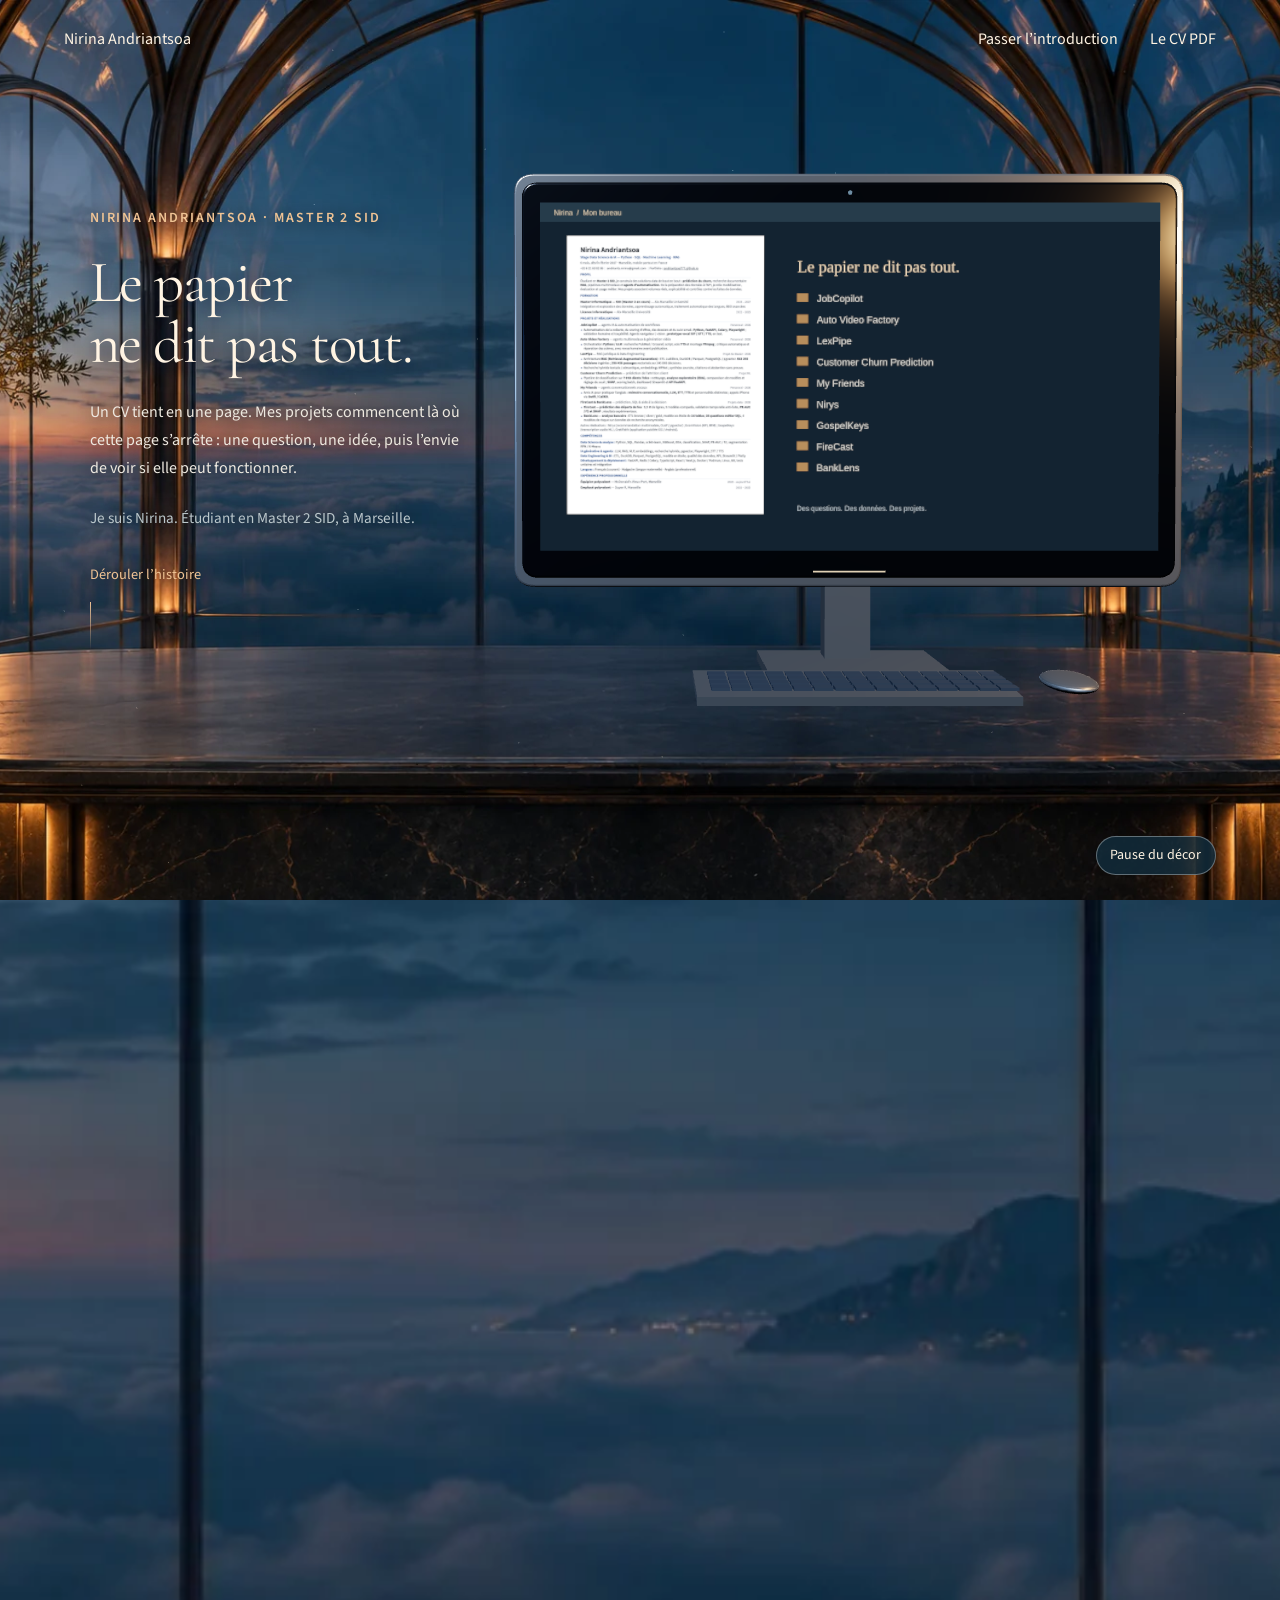
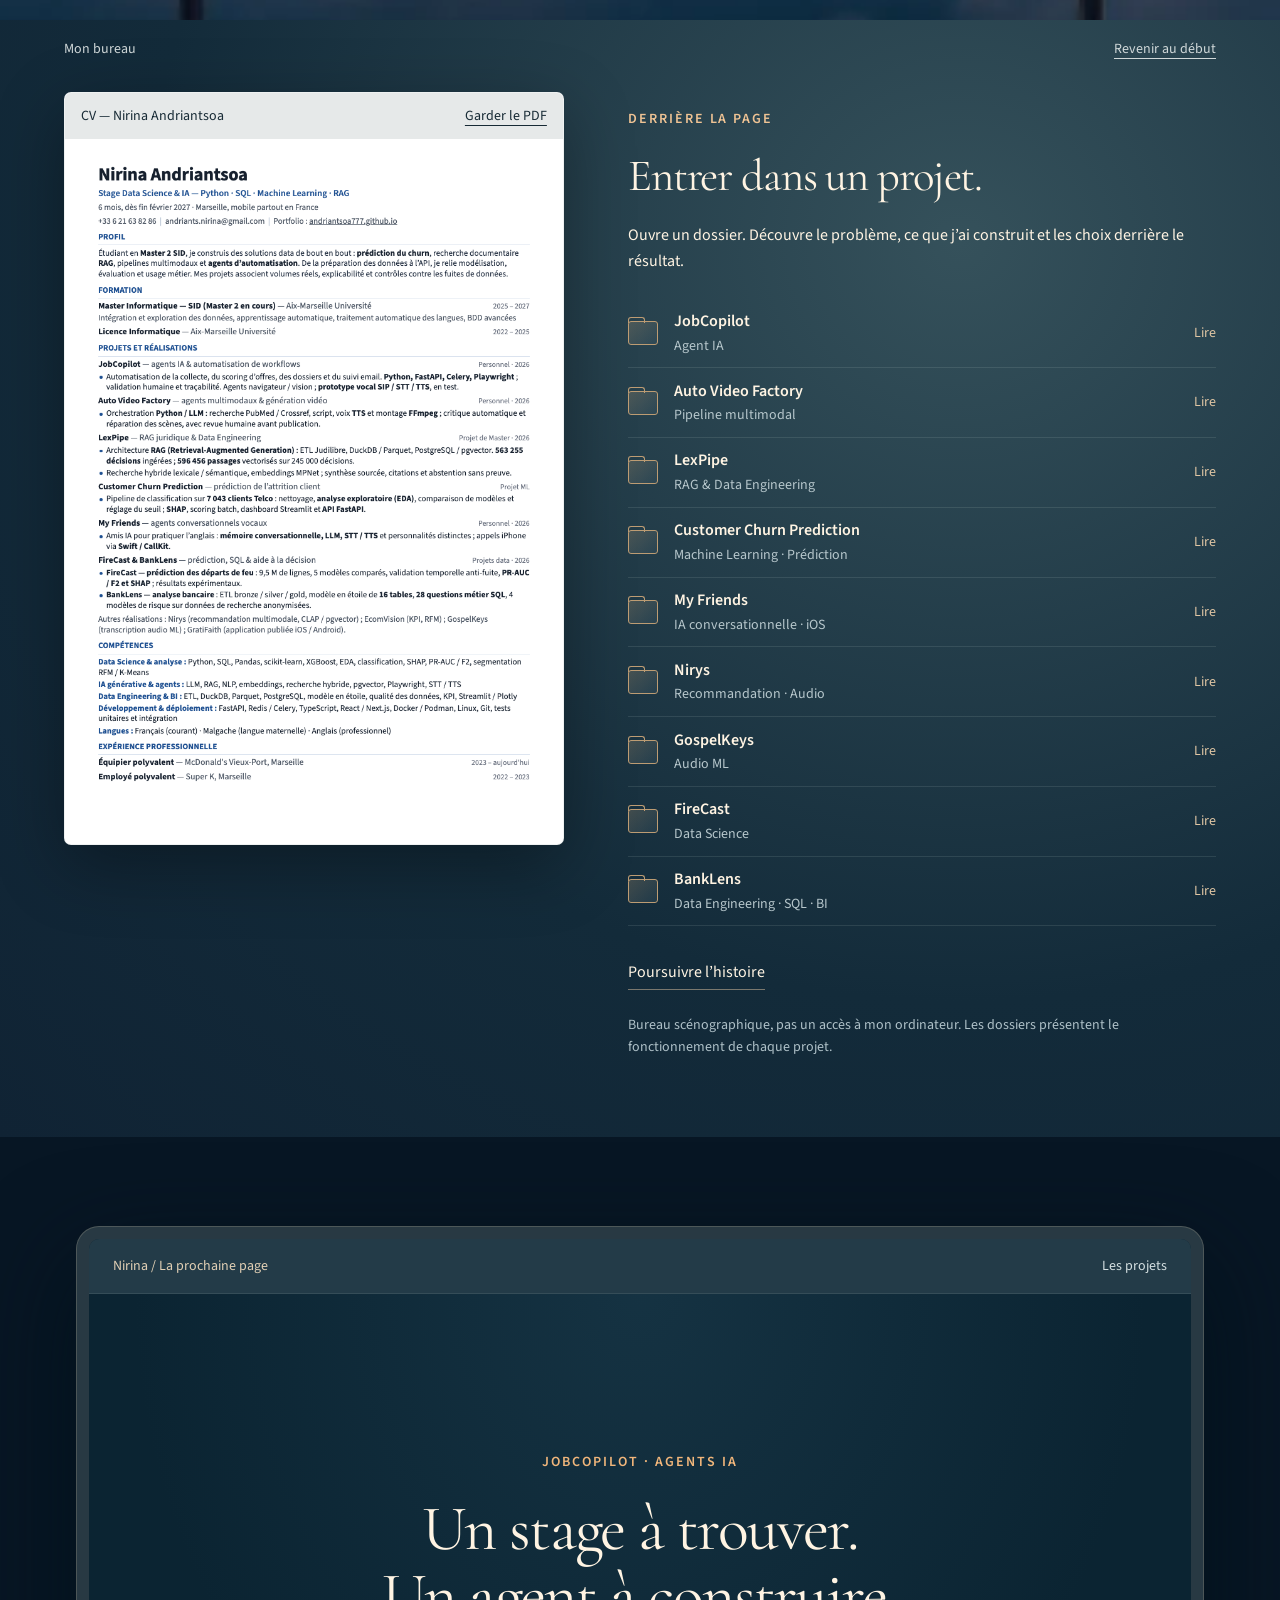
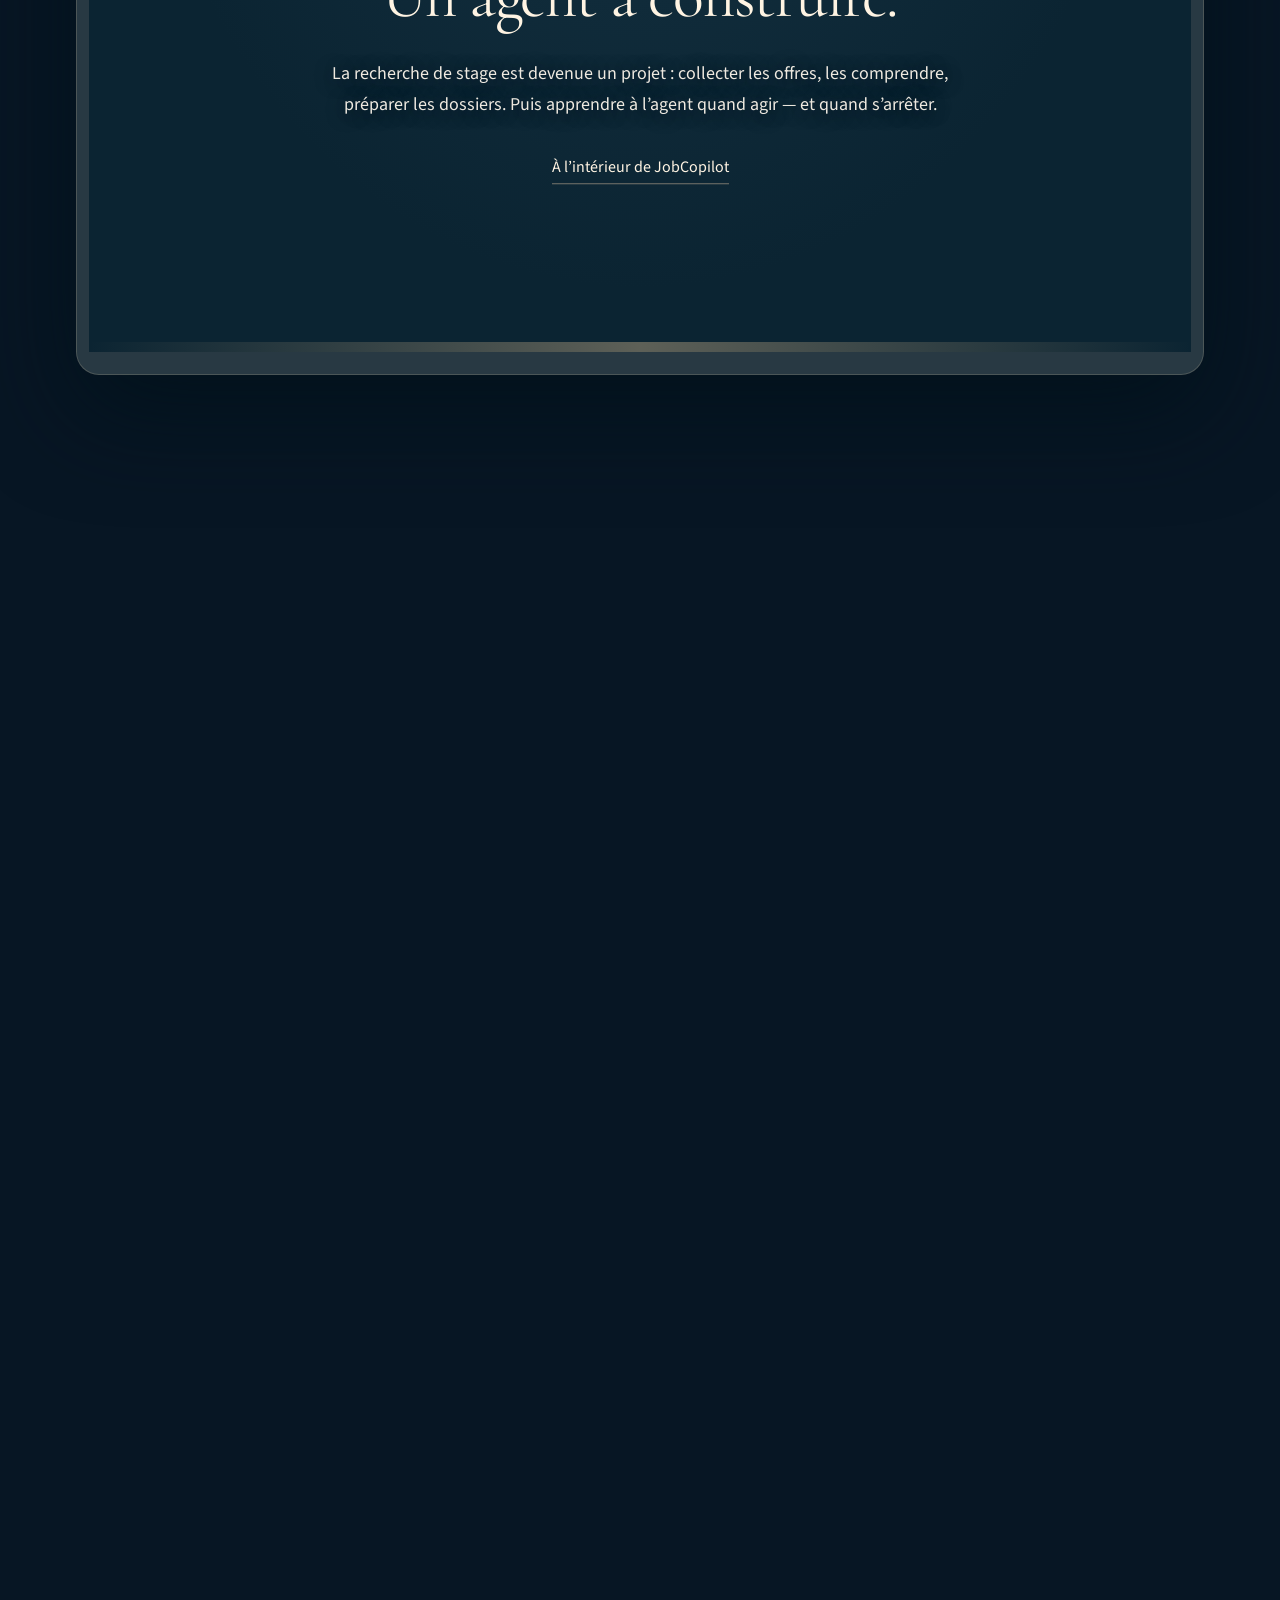
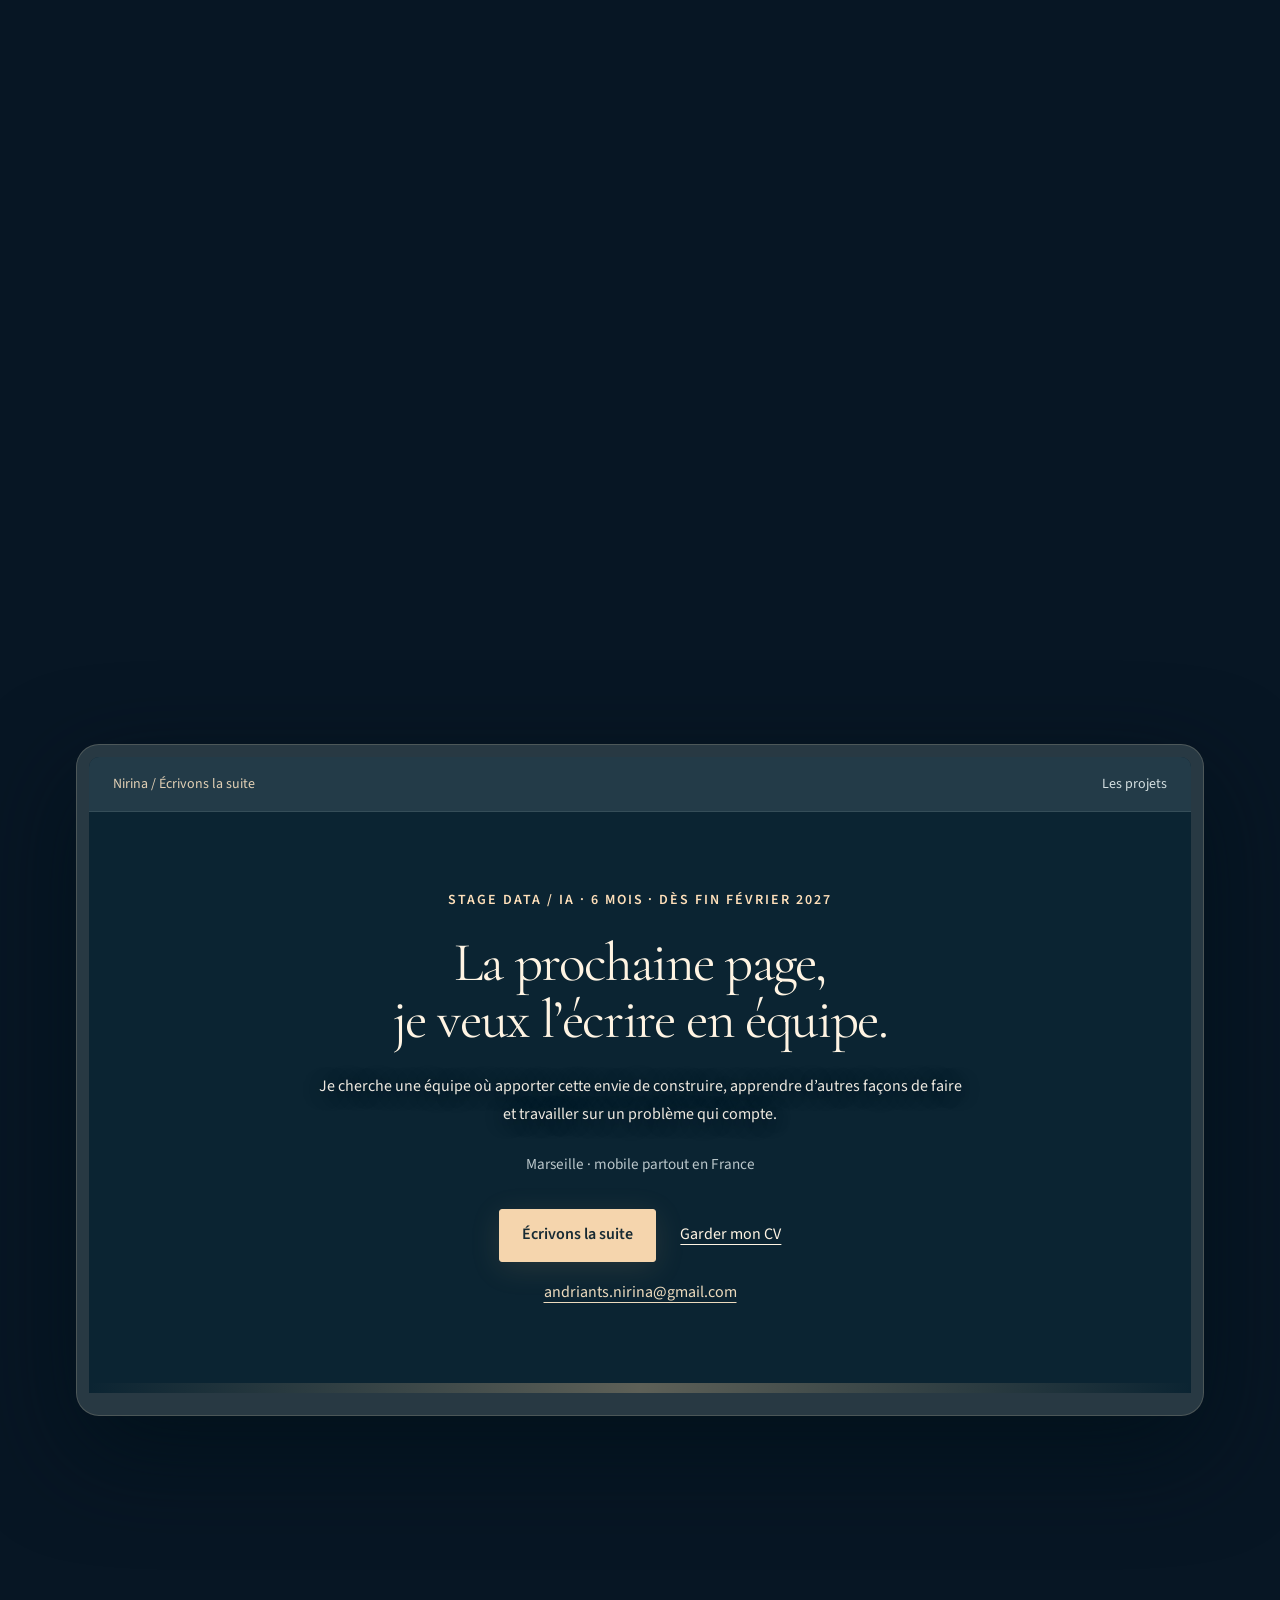
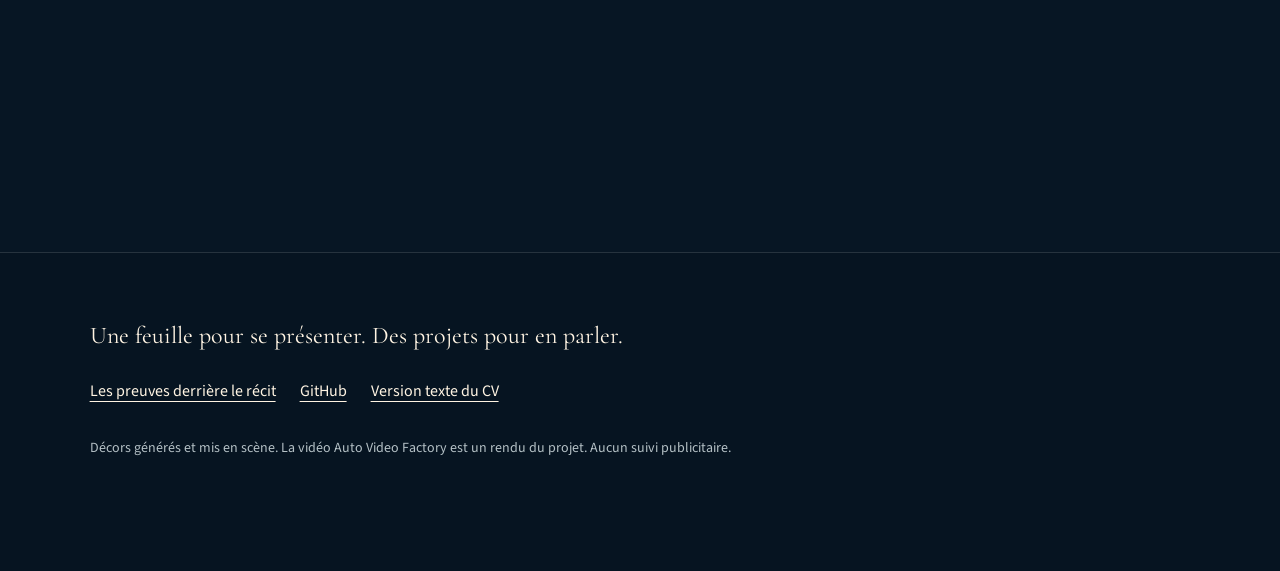
==== index.html @ 30ca93de "Finaliser les sous-titres de la vidéo sélectionnée" ====
<!doctype html>
<html lang="fr">
<head>
<meta charset="utf-8"><meta name="viewport" content="width=device-width,initial-scale=1">
<title>Nirina Andriantsoa — Une page. Tout un monde.</title>
<meta name="description" content="Un récit photographique animé, de la nuit marseillaise au lever du jour : les questions, les projets Data et IA, puis la prochaine équipe de Nirina Andriantsoa.">
<meta property="og:title" content="Nirina Andriantsoa — Une page. Tout un monde."><meta property="og:description" content="Un récit photographique animé, de la nuit marseillaise au lever du jour : les questions, les projets Data et IA, puis la prochaine équipe de Nirina Andriantsoa."><meta property="og:image" content="https://andriantsoa777.github.io/og.png?v=2f7077e015fd"><meta property="og:url" content="https://andriantsoa777.github.io/"><meta name="twitter:card" content="summary_large_image"><meta name="theme-color" content="#071624">
<link rel="canonical" href="https://andriantsoa777.github.io/"><link rel="icon" href="data:image/svg+xml,%3Csvg xmlns='http://www.w3.org/2000/svg' viewBox='0 0 64 64'%3E%3Crect width='64' height='64' rx='14' fill='%23071624'/%3E%3Ctext x='32' y='44' text-anchor='middle' fill='%23efc394' font-family='serif' font-size='40'%3EN%3C/text%3E%3C/svg%3E">
<link rel="preload" as="image" href="assets/cinema/observatory.webp?v=2f7077e015fd">
<link rel="stylesheet" href="assets/site.css?v=2f7077e015fd">
</head>
<body>
<a class="skip" href="#main">Aller au récit</a>
<div class="atmosphere" aria-hidden="true" style="background-image:url('assets/cinema/observatory.webp?v=2f7077e015fd')"></div><canvas id="scene" aria-hidden="true"></canvas><div class="cinema-shade" aria-hidden="true"></div>
<header class="top"><a class="signature" href="#depart">Nirina<span>Andriantsoa</span></a><nav aria-label="Navigation principale"><a href="#dossier" data-open-dossier>Les projets</a><a class="cv-link" href="CV_Nirina_Andriantsoa.pdf?v=2f7077e015fd">Le CV <span>PDF</span></a></nav></header>
<aside class="journey-rail" aria-label="Les étapes du récit"><span class="rail-line"><i id="rail-progress"></i></span><nav><a href="#depart" aria-label="Le point de départ" title="Le point de départ" aria-current="step"><span>Le point de départ</span></a><a href="#jobcopilot" aria-label="Passer à l’action" title="Passer à l’action"><span>Passer à l’action</span></a><a href="#contact" aria-label="Le lever du jour" title="Le lever du jour"><span>Le lever du jour</span></a></nav></aside>
<div class="scene-note" aria-hidden="true"><span id="scene-label">Le point de départ</span><span>Un récit en mouvement</span></div>
<button id="motion" class="motion" type="button" hidden aria-pressed="false">Pause de l’animation</button>

<section id="depart" class="portal-entry" data-chapter="0">
 <div class="portal-environment" aria-hidden="true"></div><canvas id="portal-scene" class="portal-render" aria-hidden="true"></canvas>
 <div class="portal-toolbar"><span>Nirina Andriantsoa</span><a href="#desktop">Passer l’introduction</a><a href="CV_Nirina_Andriantsoa.pdf?v=2f7077e015fd">Le CV PDF</a></div>
 <div class="portal-copy"><p class="eyebrow">Nirina Andriantsoa · Master 2 SID</p><h1>Le papier<br>ne dit pas tout.</h1><p class="story-text">Un CV tient en une page. Mes projets commencent là où cette page s’arrête : une question, une idée, puis l’envie de voir si elle peut fonctionner.</p><p class="aside">Je suis Nirina. Étudiant en Master 2 SID, à Marseille.</p><a class="begin" href="#desktop"><span>Dérouler l’histoire</span><i aria-hidden="true"></i></a></div>
 <div class="portal-static-monitor" aria-hidden="true"><img src="cv-preview.png?v=2f7077e015fd" alt=""></div>
 <button id="portal-pause" class="portal-pause" type="button" hidden aria-pressed="false">Pause du décor</button>
</section>
<section id="desktop" class="desktop" aria-labelledby="desktop-title">
 <div class="desktop-bar"><span>Mon bureau</span><a href="#depart">Revenir au début</a></div>
 <div class="desktop-content"><div class="cv-window"><div class="window-bar"><span>CV — Nirina Andriantsoa</span><a href="CV_Nirina_Andriantsoa.pdf?v=2f7077e015fd" download>Garder le PDF</a></div><a href="CV_Nirina_Andriantsoa.pdf?v=2f7077e015fd" aria-label="Lire le CV en PDF"><img src="cv-preview.png?v=2f7077e015fd" alt="CV de Nirina Andriantsoa. Version PDF et version texte accessibles depuis la navigation." width="794" height="1123"></a></div>
 <div class="desktop-projects"><p class="eyebrow">Derrière la page</p><h2 id="desktop-title">Entrer dans un projet.</h2><p>Ouvre un dossier. Découvre le problème, ce que j’ai construit et les choix derrière le résultat.</p><div class="desktop-files">
 
 <a class="desktop-file" href="#projet-jobcopilot" data-open-project="jobcopilot"><span class="file-mark" aria-hidden="true"></span><span><strong>JobCopilot</strong><small>Agent IA</small></span><span class="file-action">Lire</span></a>
 
 <a class="desktop-file" href="#projet-factory" data-open-project="factory"><span class="file-mark" aria-hidden="true"></span><span><strong>Auto Video Factory</strong><small>Pipeline multimodal</small></span><span class="file-action">Lire</span></a>
 
 <a class="desktop-file" href="#projet-lexpipe" data-open-project="lexpipe"><span class="file-mark" aria-hidden="true"></span><span><strong>LexPipe</strong><small>RAG &amp; Data Engineering</small></span><span class="file-action">Lire</span></a>
 
 <a class="desktop-file" href="#projet-churn" data-open-project="churn"><span class="file-mark" aria-hidden="true"></span><span><strong>Customer Churn Prediction</strong><small>Machine Learning · Prédiction</small></span><span class="file-action">Lire</span></a>
 
 <a class="desktop-file" href="#projet-friends" data-open-project="friends"><span class="file-mark" aria-hidden="true"></span><span><strong>My Friends</strong><small>IA conversationnelle · iOS</small></span><span class="file-action">Lire</span></a>
 
 <a class="desktop-file" href="#projet-nirys" data-open-project="nirys"><span class="file-mark" aria-hidden="true"></span><span><strong>Nirys</strong><small>Recommandation · Audio</small></span><span class="file-action">Lire</span></a>
 
 <a class="desktop-file" href="#projet-gospelkeys" data-open-project="gospelkeys"><span class="file-mark" aria-hidden="true"></span><span><strong>GospelKeys</strong><small>Audio ML</small></span><span class="file-action">Lire</span></a>
 
 <a class="desktop-file" href="#projet-firecast" data-open-project="firecast"><span class="file-mark" aria-hidden="true"></span><span><strong>FireCast</strong><small>Data Science</small></span><span class="file-action">Lire</span></a>
 
 <a class="desktop-file" href="#projet-banklens" data-open-project="banklens"><span class="file-mark" aria-hidden="true"></span><span><strong>BankLens</strong><small>Data Engineering · SQL · BI</small></span><span class="file-action">Lire</span></a>
 </div><a class="proof-link" href="#jobcopilot">Poursuivre l’histoire</a><p class="desktop-disclosure">Bureau scénographique, pas un accès à mon ordinateur. Les dossiers présentent le fonctionnement de chaque projet.</p></div></div>
</section>
<main id="main" class="story">

<section class="chapter mission-section" id="jobcopilot" data-chapter="1" style="--chapter-accent:#f1b67b;--shot:url('/assets/cinema/observatory.webp?v=2f7077e015fd')">
 <div class="mission-stage narrative-monitor"><div class="monitor-bar"><span>Nirina / La prochaine page</span><a href="#desktop">Les projets</a></div><div class="monitor-screen">
 <div class="chapter-copy mission-opening"><p class="eyebrow">JobCopilot · agents IA</p><h2 id="mission-title" tabindex="-1">Un stage à trouver.<br>Un agent à construire.</h2><p class="story-text">La recherche de stage est devenue un projet : collecter les offres, les comprendre, préparer les dossiers. Puis apprendre à l’agent quand agir — et quand s’arrêter.</p><a class="proof-link" href="#projet-jobcopilot" data-open-project="jobcopilot">À l’intérieur de JobCopilot</a></div>
 <div class="mission-blueprint"><p class="eyebrow">De l’intention à l’exécution</p><h3>J’ai transformé ma recherche<br>en un système qui agit.</h3><ol class="mission-flow"><li data-mission-step="0"><strong>Les offres arrivent.</strong><span>Collecte, normalisation et classement selon mon profil.</span></li><li data-mission-step="1"><strong>Le dossier prend forme.</strong><span>Le CV et le message s’adaptent à chaque candidature.</span></li><li data-mission-step="2"><strong>L’agent postule.</strong><span>Envoi email et interaction avec les formulaires.</span></li><li data-mission-step="3"><strong>La conversation continue.</strong><span>Réponses, suivi et relances dans le même workflow.</span></li></ol><div class="mission-links"><a class="proof-link" href="#projet-jobcopilot" data-open-project="jobcopilot">L’architecture</a><a class="proof-link" href="#contact">Écrivons la suite</a></div></div>
 </div><div class="monitor-chin" aria-hidden="true"></div></div>
</section>


<section class="chapter  arrival" id="contact" data-chapter="2" style="--chapter-accent:#ffe0ba;--shot:url('/assets/cinema/observatory.webp?v=2f7077e015fd')">
 <div class="contact-monitor narrative-monitor"><div class="monitor-bar"><span>Nirina / Écrivons la suite</span><a href="#desktop">Les projets</a></div><div class="chapter-copy"><p class="eyebrow">Stage Data / IA · 6 mois · dès fin février 2027</p><h2>La prochaine page,<br>je veux l’écrire en équipe.</h2><p class="story-text">Je cherche une équipe où apporter cette envie de construire, apprendre d’autres façons de faire et travailler sur un problème qui compte.</p><p class="aside">Marseille · mobile partout en France</p>
 
 
 <div class="contact-actions"><a class="button" href="mailto:andriants.nirina@gmail.com?subject=La%20prochaine%20page%20%E2%80%94%20stage%20Data%20IA">Écrivons la suite</a><a class="plain-link" href="CV_Nirina_Andriantsoa.pdf?v=2f7077e015fd" download>Garder mon CV</a></div><a class="email" href="mailto:andriants.nirina@gmail.com">andriants.nirina@gmail.com</a>
 </div><div class="monitor-chin" aria-hidden="true"></div></div>
</section>


</main>
<footer><span>Une feuille pour se présenter. Des projets pour en parler.</span><div><a href="#dossier" data-open-dossier>Les preuves derrière le récit</a><a href="https://github.com/andriantsoa777" target="_blank" rel="noopener noreferrer">GitHub</a><a href="cv.html">Version texte du CV</a></div><small>Décors générés et mis en scène. La vidéo Auto Video Factory est un rendu du projet. Aucun suivi publicitaire.</small></footer>
<details id="dossier" class="dossier"><summary>Ouvrir les dossiers des projets</summary><div class="dossier-content">

<article id="projet-jobcopilot" class="project-sheet" data-project-sheet="jobcopilot" data-project-name="JobCopilot" data-shot="jobcopilot">
 <div class="project-cover"><span class="file-mark" aria-hidden="true"></span><span>JobCopilot / dossier de conception</span><span>Agent de candidature · déployé</span></div>
 <div class="project-hero"><div class="project-hero-copy"><p class="eyebrow">Agent IA</p><p class="project-name">JobCopilot</p><h2 class="project-title">Un agent qui recherche, prépare et postule pour moi.</h2><p class="project-role">Conception du workflow, développement des API et des agents, contrôles d’exécution et suivi des candidatures.</p><nav class="case-navigation" aria-label="Plan du dossier"><a href="#projet-jobcopilot-contexte">Contexte</a><a href="#projet-jobcopilot-mission">Objectif</a><a href="#projet-jobcopilot-architecture">Architecture</a><a href="#projet-jobcopilot-resultats">Résultats</a></nav></div><div class="project-cover-image" aria-hidden="true"><div class="project-architecture-preview"><p>Chaîne de traitement</p><ol><li>Collecter les offres</li><li>Évaluer la pertinence</li><li>Adapter et postuler</li><li>Suivre les réponses</li></ol></div></div></div>
 <div class="project-reading">
 <section id="projet-jobcopilot-contexte"><p class="eyebrow">Contexte</p><h3>Le besoin à l’origine du projet.</h3><p>Chercher un stage, c&#39;est des centaines d&#39;offres sur des dizaines de sites, et des formulaires tous différents.</p></section>
 <section id="projet-jobcopilot-mission"><p class="eyebrow">Objectif</p><h3>La mission que je me suis donnée.</h3><p>Déléguer la recherche de stage à un agent capable de sélectionner les offres, adapter le dossier, envoyer les candidatures et suivre les réponses dans un workflow unique.</p></section>
 
 <section class="case-actions"><p class="eyebrow">Réalisation</p><h3>Les briques que j’ai reliées.</h3><ul class="project-built"><li>Collecte multi-source, normalisation, dédoublonnage et classement des offres avec un score expliqué selon mon profil.</li><li>Génération du CV et du message adaptés à l’offre, puis envoi SMTP ou traitement du formulaire avec Playwright et analyse visuelle.</li><li>Synchronisation IMAP, rapprochement des réponses avec les candidatures, suivi des statuts et relances planifiées.</li><li>Orchestration asynchrone, persistance des états, idempotence et journal d’exécution ; intégration SIP / STT / TTS pour le prototype d’appels automatiques.</li></ul><p class="project-stack">Python · FastAPI · PostgreSQL · Redis · Celery · Playwright · LLM vision · Podman</p></section>
 <section id="projet-jobcopilot-architecture" class="case-architecture"><p class="eyebrow">Architecture technique</p><h3>Le chemin des données,<br>étape par étape.</h3><p class="architecture-intro">Une entrée, une transformation, une sortie : chaque étape a une responsabilité dans le système.</p><div class="technical-stages"><details class="technical-stage" open><summary><span>Collecter et normaliser</span><small>Une base d’offres exploitable.</small></summary><dl><dt>Entrée</dt><dd>Offres provenant de plusieurs sources.</dd><dt>Traitement</dt><dd>Collecte, normalisation des champs et dédoublonnage.</dd><dt>Sortie</dt><dd>Une base d’offres exploitable.</dd><dt>Choix technique</dt><dd>Éviter qu’une même offre soit évaluée ou traitée plusieurs fois.</dd></dl></details><details class="technical-stage"><summary><span>Évaluer la pertinence</span><small>Un classement et les raisons de la correspondance.</small></summary><dl><dt>Entrée</dt><dd>Une offre structurée et le profil du candidat.</dd><dt>Traitement</dt><dd>Scoring expliqué et sélection des éléments pertinents du profil.</dd><dt>Sortie</dt><dd>Un classement et les raisons de la correspondance.</dd><dt>Choix technique</dt><dd>Rendre le choix lisible, plutôt que produire un score opaque.</dd></dl></details><details class="technical-stage"><summary><span>Adapter et postuler</span><small>Une candidature envoyée et enregistrée.</small></summary><dl><dt>Entrée</dt><dd>Les faits du profil et les attentes de l’offre.</dd><dt>Traitement</dt><dd>Génération du CV et du message, envoi SMTP ou interaction avec le formulaire via Playwright et vision.</dd><dt>Sortie</dt><dd>Une candidature envoyée et enregistrée.</dd><dt>Choix technique</dt><dd>Relier le profil aux attentes de l’offre, puis exécuter le canal de candidature configuré.</dd></dl></details><details class="technical-stage"><summary><span>Suivre et relancer</span><small>Un historique à jour des candidatures et des échanges.</small></summary><dl><dt>Entrée</dt><dd>Les candidatures envoyées et les messages reçus.</dd><dt>Traitement</dt><dd>Synchronisation IMAP, rapprochement des réponses, mise à jour des statuts et relance planifiée.</dd><dt>Sortie</dt><dd>Un historique à jour des candidatures et des échanges.</dd><dt>Choix technique</dt><dd>Prolonger l’automatisation après l’envoi et conserver un état exploitable par les agents.</dd></dl></details></div><div class="engineering-choice"><h4>Pourquoi cette architecture ?</h4><p>L’analyse, la génération des documents et l’envoi sont des étapes distinctes, orchestrées avec Celery. PostgreSQL conserve l’état de chaque candidature ; les empreintes de documents et l’idempotence assurent la cohérence des reprises. SMTP / IMAP ferment la boucle entre candidature et réponse.</p></div></section>
 <section id="projet-jobcopilot-resultats" class="case-results"><p class="eyebrow">Résultats</p><h3>Le résultat.</h3><p>JobCopilot recherche les offres, les classe selon mon profil, prépare mes documents et envoie mes candidatures par email ou sur les formulaires pris en charge. Le suivi des réponses et des relances prolonge le travail après l’envoi.</p><ul class="result-signals"><li>Candidatures automatisées</li><li>Agents navigateur et vision</li><li>Suivi email et relances</li></ul></section>
 <section class="launch-deck" data-launch-deck aria-label="Suite du récit"><div class="launch-actions"><a class="proof-link" href="#jobcopilot" data-mission-handoff>La suite</a><a class="plain-link" href="#desktop" data-open-dossier>Les projets</a></div></section>
 </div>
</article>

<article id="projet-factory" class="project-sheet" data-project-sheet="factory" data-project-name="Auto Video Factory" data-shot="factory">
 <div class="project-cover"><span class="file-mark" aria-hidden="true"></span><span>Auto Video Factory / dossier de conception</span><span>Production vidéo automatisée</span></div>
 <div class="project-hero"><div class="project-hero-copy"><p class="eyebrow">Pipeline multimodal</p><p class="project-name">Auto Video Factory</p><h2 class="project-title">Un sujet entre. Une vidéo en sort.</h2><p class="project-role">Conception de l’orchestration, intégration des sources et des médias, synchronisation et contrôles du rendu final.</p><nav class="case-navigation" aria-label="Plan du dossier"><a href="#projet-factory-contexte">Contexte</a><a href="#projet-factory-mission">Objectif</a><a href="#projet-factory-architecture">Architecture</a><a href="#projet-factory-resultats">Résultats</a></nav></div><div class="project-cover-image" aria-hidden="true"><div class="project-architecture-preview"><p>Chaîne de traitement</p><ol><li>Rechercher les sources</li><li>Écrire et faire parler</li><li>Assembler les scènes</li><li>Critiquer et reprendre</li></ol></div></div></div>
 <div class="project-reading">
 <section id="projet-factory-contexte"><p class="eyebrow">Contexte</p><h3>Le besoin à l’origine du projet.</h3><p>Une vidéo de vulgarisation demande des heures de recherche, d&#39;écriture, de voix et de montage — et une seule erreur ruine la confiance.</p></section>
 <section id="projet-factory-mission"><p class="eyebrow">Objectif</p><h3>La mission que je me suis donnée.</h3><p>Automatiser la fabrication d’une vidéo : recherche, écriture, storyboard, voix, animation, montage et contrôle du fichier final.</p></section>
 <section class="project-film" aria-label="Vidéo du projet Auto Video Factory"><p class="eyebrow">1 min 31</p><h3>Et si le Soleil s’éteignait d’un coup ?</h3><video controls playsinline preload="none" width="1080" height="1920" poster="assets/video/chronique-poster.png?v=2f7077e015fd" aria-label="Et si le Soleil s’éteignait d’un coup ?"><source src="assets/video/chronique-du-savoir-yFWCfXth5ss.mp4?v=2f7077e015fd" type="video/mp4"><track kind="captions" src="assets/video/chronique-fr.vtt?v=2f7077e015fd" srclang="fr" label="Français (automatique)"><p><a href="https://www.youtube.com/shorts/yFWCfXth5ss">Regarder sur YouTube</a></p></video><p class="film-caption">Créée avec Auto Video Factory. Publiée sur ma chaîne Chroniquedusavoir.</p><a class="proof-link" href="https://www.youtube.com/shorts/yFWCfXth5ss" target="_blank" rel="noopener noreferrer">Voir sur ma chaîne YouTube</a><details class="film-credits"><summary>Crédits</summary><p>Musique : « Election Time, Funky Brass Instrumentals for Podcasts and Quiz Games », <a href="https://freesound.org/people/kjartan_abel/" target="_blank" rel="noopener noreferrer">kjartan_abel</a> · <a href="https://creativecommons.org/licenses/by/4.0/" target="_blank" rel="noopener noreferrer">CC BY 4.0</a>. Vidéo conservée sans montage supplémentaire. Sous-titres automatiques YouTube.</p></details></section>
 <section class="case-actions"><p class="eyebrow">Réalisation</p><h3>Les briques que j’ai reliées.</h3><ul class="project-built"><li>Recherche de sujets et de sources, rédaction du script et préparation du storyboard avec rattachement des affirmations à leurs références.</li><li>Génération de la voix TTS, sélection des médias, animation et montage FFmpeg synchronisé sur l’audio.</li><li>Video Critic sur le fichier rendu, réparation ciblée, checkpoints de reprise et mémoire des erreurs.</li><li>Planification de la production et intégration de la publication YouTube avec registre anti-doublon.</li></ul><p class="project-stack">Python · LLM · PubMed / Crossref · TTS · Whisper · FFmpeg</p></section>
 <section id="projet-factory-architecture" class="case-architecture"><p class="eyebrow">Architecture technique</p><h3>Le chemin des données,<br>étape par étape.</h3><p class="architecture-intro">Une entrée, une transformation, une sortie : chaque étape a une responsabilité dans le système.</p><div class="technical-stages"><details class="technical-stage" open><summary><span>Rechercher et documenter</span><small>Un dossier documentaire pour préparer le script.</small></summary><dl><dt>Entrée</dt><dd>Un sujet et une question à expliquer.</dd><dt>Traitement</dt><dd>Recherche dans PubMed / Crossref et rattachement des affirmations à leurs sources.</dd><dt>Sortie</dt><dd>Un dossier documentaire pour préparer le script.</dd><dt>Choix technique</dt><dd>Distinguer une source identifiée d’une affirmation simplement générée.</dd></dl></details><details class="technical-stage"><summary><span>Écrire et synchroniser</span><small>Un récit et des repères temporels.</small></summary><dl><dt>Entrée</dt><dd>Le dossier documentaire et le déroulé narratif.</dd><dt>Traitement</dt><dd>Préparation du script et de la voix TTS ; prise en compte des durées audio réelles.</dd><dt>Sortie</dt><dd>Un récit et des repères temporels.</dd><dt>Choix technique</dt><dd>Faire suivre le montage à ce qui est réellement prononcé.</dd></dl></details><details class="technical-stage"><summary><span>Composer et rendre</span><small>Un fichier vidéo consultable.</small></summary><dl><dt>Entrée</dt><dd>La voix, les médias et les descriptions de scènes.</dd><dt>Traitement</dt><dd>Assemblage, animation et montage avec les outils de rendu du projet, dont FFmpeg.</dd><dt>Sortie</dt><dd>Un fichier vidéo consultable.</dd><dt>Choix technique</dt><dd>Évaluer un objet final, pas seulement les intentions du scénario.</dd></dl></details><details class="technical-stage"><summary><span>Contrôler et reprendre</span><small>Une version à relire avant publication.</small></summary><dl><dt>Entrée</dt><dd>Le fichier rendu et les critères de qualité.</dd><dt>Traitement</dt><dd>Critique du résultat, repérage des scènes à corriger et nouvelle réalisation.</dd><dt>Sortie</dt><dd>Une version à relire avant publication.</dd><dt>Choix technique</dt><dd>Boucler sur les défauts observés sans confondre automatisation et validation scientifique.</dd></dl></details></div><div class="engineering-choice"><h4>Pourquoi cette architecture ?</h4><p>La timeline est calculée à partir des durées audio réelles. Chaque scène conserve ses médias et ses paramètres de réalisation. Après le rendu, le Video Critic analyse le MP4 ; le Repair Agent reprend les scènes signalées à partir des checkpoints, sans relancer toute la production.</p></div></section>
 <section id="projet-factory-resultats" class="case-results"><p class="eyebrow">Résultats</p><h3>Le résultat.</h3><p>Auto Video Factory crée mes vidéos : il recherche les sources, écrit le script, génère la voix, compose les scènes et assemble le film. La production s’exécute en tâches persistantes, avec contrôle du rendu et reprise ciblée des scènes. Un même système relie création éditoriale, réalisation et diffusion.</p><ul class="result-signals"><li>Création automatisée</li><li>Timeline synchronisée à la voix</li><li>Video Critic et Repair Agent</li></ul></section>
 <section class="launch-deck" data-launch-deck aria-label="Suite du récit"><div class="launch-actions"><a class="proof-link" href="#jobcopilot" data-mission-handoff>La suite</a><a class="plain-link" href="#desktop" data-open-dossier>Les projets</a></div></section>
 </div>
</article>

<article id="projet-lexpipe" class="project-sheet" data-project-sheet="lexpipe" data-project-name="LexPipe" data-shot="lexpipe">
 <div class="project-cover"><span class="file-mark" aria-hidden="true"></span><span>LexPipe / dossier de conception</span><span>Projet de Master · corpus local</span></div>
 <div class="project-hero"><div class="project-hero-copy"><p class="eyebrow">RAG &amp; Data Engineering</p><p class="project-name">LexPipe</p><h2 class="project-title">Retrouver la bonne décision. Justifier chaque réponse.</h2><p class="project-role">Pipeline d’ingestion, préparation du corpus, indexation, recherche hybride et interface de consultation.</p><nav class="case-navigation" aria-label="Plan du dossier"><a href="#projet-lexpipe-contexte">Contexte</a><a href="#projet-lexpipe-mission">Objectif</a><a href="#projet-lexpipe-architecture">Architecture</a><a href="#projet-lexpipe-resultats">Résultats</a></nav></div><div class="project-cover-image" aria-hidden="true"><div class="project-architecture-preview"><p>Chaîne de traitement</p><ol><li>Ingestion Judilibre</li><li>Normalisation Parquet</li><li>Indexation hybride</li><li>Réponse sourcée</li></ol></div></div></div>
 <div class="project-reading">
 <section id="projet-lexpipe-contexte"><p class="eyebrow">Contexte</p><h3>Le besoin à l’origine du projet.</h3><p>Retrouver une décision pertinente dans un corpus de jurisprudence massif demande de rapprocher les termes juridiques, le sens de la question et les références des textes.</p></section>
 <section id="projet-lexpipe-mission"><p class="eyebrow">Objectif</p><h3>La mission que je me suis donnée.</h3><p>Construire un moteur RAG de jurisprudence qui retrouve les passages pertinents, expose ses sources et sait ne pas répondre lorsque le corpus ne fournit pas de preuve.</p></section>
 
 <section class="case-actions"><p class="eyebrow">Réalisation</p><h3>Les briques que j’ai reliées.</h3><ul class="project-built"><li>Pipeline de l&#39;API Judilibre jusqu&#39;à PostgreSQL, couche par couche (brut, bronze, argent), sans doublon, avec rapport de qualité.</li><li>596 456 passages vectorisés (MPNet, 768 dimensions) et recherche hybride : mots exacts + sens.</li><li>Synthèse extractive par défaut, citations vers les passages ; abstention quand aucun passage n’est retrouvé. Évaluation sur des requêtes annotées.</li></ul><p class="project-stack">Python · DuckDB · Parquet · PostgreSQL · pgvector · Docker · Streamlit</p></section>
 <section id="projet-lexpipe-architecture" class="case-architecture"><p class="eyebrow">Architecture technique</p><h3>Le chemin des données,<br>étape par étape.</h3><p class="architecture-intro">Une entrée, une transformation, une sortie : chaque étape a une responsabilité dans le système.</p><div class="technical-stages"><details class="technical-stage" open><summary><span>Ingestion et qualité</span><small>Des décisions structurées et traçables.</small></summary><dl><dt>Entrée</dt><dd>L’API Judilibre et ses exports JSON.</dd><dt>Traitement</dt><dd>Collecte reprenable, normalisation et couches Parquet avec rapport de qualité.</dd><dt>Sortie</dt><dd>Des décisions structurées et traçables.</dd><dt>Choix technique</dt><dd>Séparer la source brute de la donnée utilisée par le moteur.</dd></dl></details><details class="technical-stage"><summary><span>Découpage et indexation</span><small>Des passages indexés avec leurs références.</small></summary><dl><dt>Entrée</dt><dd>Le texte des décisions normalisées.</dd><dt>Traitement</dt><dd>Découpage des passages, embeddings MPNet 768 dimensions et stockage pgvector.</dd><dt>Sortie</dt><dd>Des passages indexés avec leurs références.</dd><dt>Choix technique</dt><dd>Respecter les limites du modèle et conserver le lien avec la décision intégrale.</dd></dl></details><details class="technical-stage"><summary><span>Recherche hybride</span><small>Une sélection de passages consultables.</small></summary><dl><dt>Entrée</dt><dd>Une question, des filtres et les deux index.</dd><dt>Traitement</dt><dd>Combinaison des résultats lexicaux et sémantiques.</dd><dt>Sortie</dt><dd>Une sélection de passages consultables.</dd><dt>Choix technique</dt><dd>Associer correspondance exacte et proximité de sens.</dd></dl></details><details class="technical-stage"><summary><span>Synthèse et évaluation</span><small>Une réponse vérifiable ou une absence de réponse explicite.</small></summary><dl><dt>Entrée</dt><dd>Les passages réellement retrouvés.</dd><dt>Traitement</dt><dd>Synthèse extractive sourcée, citations, abstention et évaluation sur requêtes annotées.</dd><dt>Sortie</dt><dd>Une réponse vérifiable ou une absence de réponse explicite.</dd><dt>Choix technique</dt><dd>Relier chaque synthèse aux passages utilisés et aux références de la décision.</dd></dl></details></div><div class="engineering-choice"><h4>Pourquoi cette architecture ?</h4><p>Les mots exacts restent importants dans le droit ; la similarité sémantique apporte un second signal. Je combine donc recherche lexicale et embeddings, puis je distingue clairement les passages retrouvés de leur synthèse. Le mode extractif est le comportement par défaut.</p></div></section>
 <section id="projet-lexpipe-resultats" class="case-results"><p class="eyebrow">Résultats</p><h3>Le résultat.</h3><p>563 255 décisions ingérées, dont 245 000 décisions vectorisées en 596 456 passages. Le moteur associe recherche hybride, filtres et citations pour retrouver les décisions pertinentes et consulter les passages qui fondent la réponse.</p><ul class="result-signals"><li>563 255 décisions</li><li>596 456 passages</li><li>1947 → 2026</li></ul></section>
 <section class="launch-deck" data-launch-deck aria-label="Suite du récit"><div class="launch-actions"><a class="proof-link" href="#jobcopilot" data-mission-handoff>La suite</a><a class="plain-link" href="#desktop" data-open-dossier>Les projets</a></div></section>
 </div>
</article>

<article id="projet-churn" class="project-sheet" data-project-sheet="churn" data-project-name="Customer Churn Prediction" data-shot="firecast">
 <div class="project-cover"><span class="file-mark" aria-hidden="true"></span><span>Customer Churn Prediction / dossier de conception</span><span>Projet personnel · Machine Learning</span></div>
 <div class="project-hero"><div class="project-hero-copy"><p class="eyebrow">Machine Learning · Prédiction</p><p class="project-name">Customer Churn Prediction</p><h2 class="project-title">Du risque de départ à une décision de rétention argumentée.</h2><p class="project-role">Préparation des données, exploration, comparaison des modèles, réglage du seuil et interfaces de restitution.</p><nav class="case-navigation" aria-label="Plan du dossier"><a href="#projet-churn-contexte">Contexte</a><a href="#projet-churn-mission">Objectif</a><a href="#projet-churn-architecture">Architecture</a><a href="#projet-churn-resultats">Résultats</a></nav></div><div class="project-cover-image" aria-hidden="true"><div class="project-architecture-preview"><p>Chaîne de traitement</p><ol><li>Préparer et explorer</li><li>Comparer les modèles</li><li>Expliquer et régler le seuil</li><li>Servir les prédictions</li></ol></div></div></div>
 <div class="project-reading">
 <section id="projet-churn-contexte"><p class="eyebrow">Contexte</p><h3>Le besoin à l’origine du projet.</h3><p>Détecter les clients susceptibles de partir pour prioriser les actions de rétention, sans confondre un score de risque avec une décision métier.</p></section>
 <section id="projet-churn-mission"><p class="eyebrow">Objectif</p><h3>La mission que je me suis donnée.</h3><p>Construire une chaîne de classification du churn, expliquer les facteurs associés au risque et rendre le score utilisable en batch comme par API.</p></section>
 
 <section class="case-actions"><p class="eyebrow">Réalisation</p><h3>Les briques que j’ai reliées.</h3><ul class="project-built"><li>Préparation et analyse exploratoire du jeu Telco : 7 043 clients, nettoyage et variables explicatives.</li><li>Comparaison de modèles de classification, réglage du seuil et interprétation des prédictions avec SHAP.</li><li>Scoring par lots, tableau de bord Streamlit et exposition des prédictions par API FastAPI.</li></ul><p class="project-stack">Python · Pandas · scikit-learn · SHAP · FastAPI · Streamlit</p></section>
 <section id="projet-churn-architecture" class="case-architecture"><p class="eyebrow">Architecture technique</p><h3>Le chemin des données,<br>étape par étape.</h3><p class="architecture-intro">Une entrée, une transformation, une sortie : chaque étape a une responsabilité dans le système.</p><div class="technical-stages"><details class="technical-stage" open><summary><span>Comprendre les données</span><small>Une table prête pour la modélisation.</small></summary><dl><dt>Entrée</dt><dd>Le jeu Telco Customer Churn et sa variable cible.</dd><dt>Traitement</dt><dd>Nettoyage, analyse exploratoire et préparation des variables.</dd><dt>Sortie</dt><dd>Une table prête pour la modélisation.</dd><dt>Choix technique</dt><dd>Comprendre les types, les valeurs manquantes et la répartition des classes avant d’entraîner.</dd></dl></details><details class="technical-stage"><summary><span>Comparer les modèles</span><small>Des prédictions et des métriques comparables.</small></summary><dl><dt>Entrée</dt><dd>Les données préparées et un découpage entraînement / test.</dd><dt>Traitement</dt><dd>Entraînement et comparaison des modèles de classification.</dd><dt>Sortie</dt><dd>Des prédictions et des métriques comparables.</dd><dt>Choix technique</dt><dd>Choisir sur une évaluation cohérente, pas sur l’apparence d’un seul score.</dd></dl></details><details class="technical-stage"><summary><span>Expliquer et décider</span><small>Un score interprétable et un seuil documenté.</small></summary><dl><dt>Entrée</dt><dd>Les scores de risque et les caractéristiques des clients.</dd><dt>Traitement</dt><dd>Explications SHAP et étude des seuils de décision.</dd><dt>Sortie</dt><dd>Un score interprétable et un seuil documenté.</dd><dt>Choix technique</dt><dd>Séparer une probabilité de risque d’une décision de rétention.</dd></dl></details><details class="technical-stage"><summary><span>Rendre le modèle utilisable</span><small>Des prédictions consultables et intégrables.</small></summary><dl><dt>Entrée</dt><dd>Le modèle sauvegardé et de nouveaux profils.</dd><dt>Traitement</dt><dd>Scoring batch, service FastAPI et dashboard Streamlit.</dd><dt>Sortie</dt><dd>Des prédictions consultables et intégrables.</dd><dt>Choix technique</dt><dd>Relier l’expérimentation à un usage reproductible.</dd></dl></details></div><div class="engineering-choice"><h4>Pourquoi cette architecture ?</h4><p>Le seuil de 0,5 n’est pas automatiquement le meilleur choix métier. Je distingue donc le score prédit, le seuil de décision et l’action envisagée, puis j’utilise SHAP pour rendre les facteurs du modèle examinables.</p></div></section>
 <section id="projet-churn-resultats" class="case-results"><p class="eyebrow">Résultats</p><h3>Le résultat.</h3><p>Un pipeline de prédiction sur 7 043 clients Telco : préparation des données, comparaison de modèles, explications SHAP et choix du seuil de rétention. Le scoring est disponible par lots, dans un dashboard Streamlit et via une API FastAPI.</p><ul class="result-signals"><li>7 043 clients Telco</li><li>SHAP &amp; seuil de décision</li><li>API + scoring batch</li></ul></section>
 <section class="launch-deck" data-launch-deck aria-label="Suite du récit"><div class="launch-actions"><a class="proof-link" href="#jobcopilot" data-mission-handoff>La suite</a><a class="plain-link" href="#desktop" data-open-dossier>Les projets</a></div></section>
 </div>
</article>

<article id="projet-friends" class="project-sheet" data-project-sheet="friends" data-project-name="My Friends" data-shot="friends">
 <div class="project-cover"><span class="file-mark" aria-hidden="true"></span><span>My Friends / dossier de conception</span><span>Application personnelle · iPhone</span></div>
 <div class="project-hero"><div class="project-hero-copy"><p class="eyebrow">IA conversationnelle · iOS</p><p class="project-name">My Friends</p><h2 class="project-title">Faire dialoguer une voix, une personnalité et une mémoire.</h2><p class="project-role">Conception des personnages, logique conversationnelle et mémoire, intégration de la voix et de l’expérience iOS.</p><nav class="case-navigation" aria-label="Plan du dossier"><a href="#projet-friends-contexte">Contexte</a><a href="#projet-friends-mission">Objectif</a><a href="#projet-friends-architecture">Architecture</a><a href="#projet-friends-resultats">Résultats</a></nav></div><div class="project-cover-image" aria-hidden="true"><div class="project-architecture-preview"><p>Chaîne de traitement</p><ol><li>Définir le personnage</li><li>Retrouver la mémoire</li><li>Dialoguer par la voix</li><li>Conserver le contexte</li></ol></div></div></div>
 <div class="project-reading">
 <section id="projet-friends-contexte"><p class="eyebrow">Contexte</p><h3>Le besoin à l’origine du projet.</h3><p>On progresse en anglais en parlant tous les jours. Les applications font réciter ; personne ne vous appelle.</p></section>
 <section id="projet-friends-mission"><p class="eyebrow">Objectif</p><h3>La mission que je me suis donnée.</h3><p>Créer une pratique conversationnelle de l’anglais où des personnages fictifs gardent le contexte des échanges et peuvent interagir par messages vocaux et appels iPhone.</p></section>
 
 <section class="case-actions"><p class="eyebrow">Réalisation</p><h3>Les briques que j’ai reliées.</h3><ul class="project-built"><li>Personnages IA avec métier, routine, personnalité, voix et mémoire des conversations.</li><li>Appels iPhone via CallKit, messages vocaux et groupes ; mémorisation des sujets abordés au téléphone.</li><li>Chaque ami lit YouTube, des podcasts, Wikipedia — et vous en parle. Les mots appris reviennent à J+1, J+2… J+32.</li></ul><p class="project-stack">Python · FastAPI · LLM · speech-to-text · TTS · Swift · CallKit</p></section>
 <section id="projet-friends-architecture" class="case-architecture"><p class="eyebrow">Architecture technique</p><h3>Le chemin des données,<br>étape par étape.</h3><p class="architecture-intro">Une entrée, une transformation, une sortie : chaque étape a une responsabilité dans le système.</p><div class="technical-stages"><details class="technical-stage" open><summary><span>Définir le personnage</span><small>Un contexte conversationnel cohérent.</small></summary><dl><dt>Entrée</dt><dd>Un objectif de pratique et une personnalité fictive.</dd><dt>Traitement</dt><dd>Description du personnage, de sa voix et de ses routines.</dd><dt>Sortie</dt><dd>Un contexte conversationnel cohérent.</dd><dt>Choix technique</dt><dd>Donner une personnalité stable aux personnages fictifs et une continuité aux échanges.</dd></dl></details><details class="technical-stage"><summary><span>Retrouver le contexte</span><small>Une réponse située dans l’historique.</small></summary><dl><dt>Entrée</dt><dd>Les éléments mémorisés des échanges précédents.</dd><dt>Traitement</dt><dd>Sélection du contexte utile à la conversation.</dd><dt>Sortie</dt><dd>Une réponse située dans l’historique.</dd><dt>Choix technique</dt><dd>Réutiliser les sujets et les éléments pertinents des conversations précédentes.</dd></dl></details><details class="technical-stage"><summary><span>Passer par la voix</span><small>Un échange audio.</small></summary><dl><dt>Entrée</dt><dd>Le message utilisateur ou la réponse du personnage.</dd><dt>Traitement</dt><dd>Reconnaissance vocale, génération de réponse et synthèse vocale.</dd><dt>Sortie</dt><dd>Un échange audio.</dd><dt>Choix technique</dt><dd>Traiter séparément compréhension, conversation et restitution.</dd></dl></details><details class="technical-stage"><summary><span>Intégrer et prolonger</span><small>Une pratique suivie dans l’application.</small></summary><dl><dt>Entrée</dt><dd>L’échange audio et l’application iPhone.</dd><dt>Traitement</dt><dd>CallKit, messages vocaux et réintroduction espacée des mots appris.</dd><dt>Sortie</dt><dd>Une pratique suivie dans l’application.</dd><dt>Choix technique</dt><dd>Relier l’usage conversationnel aux contraintes du téléphone et à l’apprentissage.</dd></dl></details></div><div class="engineering-choice"><h4>Pourquoi cette architecture ?</h4><p>La cohérence ne vient pas seulement d’une voix. Je distingue la personnalité du personnage, le contexte utile de la conversation et le canal vocal. Les personnages sont explicitement fictifs ; l’intégration des appels respecte les contraintes iOS.</p></div></section>
 <section id="projet-friends-resultats" class="case-results"><p class="eyebrow">Résultats</p><h3>Le résultat.</h3><p>Des personnages IA avec mémoire conversationnelle, voix distinctes, messages vocaux et appels intégrés avec CallKit. La répétition espacée réintroduit les mots appris et transforme les échanges en une pratique suivie de l’anglais.</p><ul class="result-signals"><li>Mémoire conversationnelle</li><li>CallKit</li><li>Répétition espacée</li></ul></section>
 <section class="launch-deck" data-launch-deck aria-label="Suite du récit"><div class="launch-actions"><a class="proof-link" href="#jobcopilot" data-mission-handoff>La suite</a><a class="plain-link" href="#desktop" data-open-dossier>Les projets</a></div></section>
 </div>
</article>

<article id="projet-nirys" class="project-sheet" data-project-sheet="nirys" data-project-name="Nirys" data-shot="nirys">
 <div class="project-cover"><span class="file-mark" aria-hidden="true"></span><span>Nirys / dossier de conception</span><span>Application personnelle · audio</span></div>
 <div class="project-hero"><div class="project-hero-copy"><p class="eyebrow">Recommandation · Audio</p><p class="project-name">Nirys</p><h2 class="project-title">Relier les goûts, le son et le contexte d’écoute.</h2><p class="project-role">Architecture du moteur de recommandation, intégration audio / vision et restitution dans l’application.</p><nav class="case-navigation" aria-label="Plan du dossier"><a href="#projet-nirys-contexte">Contexte</a><a href="#projet-nirys-mission">Objectif</a><a href="#projet-nirys-architecture">Architecture</a><a href="#projet-nirys-resultats">Résultats</a></nav></div><div class="project-cover-image" aria-hidden="true"><div class="project-architecture-preview"><p>Chaîne de traitement</p><ol><li>Générer des candidats</li><li>Classer les morceaux</li><li>Diversifier</li><li>Explorer</li></ol></div></div></div>
 <div class="project-reading">
 <section id="projet-nirys-contexte"><p class="eyebrow">Contexte</p><h3>Le besoin à l’origine du projet.</h3><p>Les recommandations tournent en rond : toujours les mêmes artistes, jamais la surprise juste.</p></section>
 <section id="projet-nirys-mission"><p class="eyebrow">Objectif</p><h3>La mission que je me suis donnée.</h3><p>Construire une recommandation musicale qui exploite les écoutes, analyse le signal audio et peut relier une image à une ambiance d’écoute.</p></section>
 
 <section class="case-actions"><p class="eyebrow">Réalisation</p><h3>Les briques que j’ai reliées.</h3><ul class="project-built"><li>Moteur en 4 étapes : candidats, classement, diversité, découverte — appris sur les écoutes, les passages et les réécoutes.</li><li>Le son lui-même est analysé (CLAP, Librosa) et rangé dans PostgreSQL / pgvector.</li><li>Un modèle de vision transforme une photo en ambiance musicale ; un petit personnage animé guide l&#39;écoute.</li></ul><p class="project-stack">FastAPI · PostgreSQL / pgvector · Redis · CLAP · Essentia · Librosa · Next.js · Rive</p></section>
 <section id="projet-nirys-architecture" class="case-architecture"><p class="eyebrow">Architecture technique</p><h3>Le chemin des données,<br>étape par étape.</h3><p class="architecture-intro">Une entrée, une transformation, une sortie : chaque étape a une responsabilité dans le système.</p><div class="technical-stages"><details class="technical-stage" open><summary><span>Représenter les morceaux</span><small>Des descripteurs et embeddings consultables.</small></summary><dl><dt>Entrée</dt><dd>Le signal audio et les informations du catalogue.</dd><dt>Traitement</dt><dd>Analyse audio et calcul de représentations CLAP.</dd><dt>Sortie</dt><dd>Des descripteurs et embeddings consultables.</dd><dt>Choix technique</dt><dd>Exploiter le contenu sonore, pas uniquement les métadonnées.</dd></dl></details><details class="technical-stage"><summary><span>Former les candidats</span><small>Un ensemble à classer.</small></summary><dl><dt>Entrée</dt><dd>Le catalogue et les signaux d’écoute.</dd><dt>Traitement</dt><dd>Construction d’un ensemble de morceaux candidats.</dd><dt>Sortie</dt><dd>Un ensemble à classer.</dd><dt>Choix technique</dt><dd>Réduire la recherche avant d’appliquer les étapes suivantes.</dd></dl></details><details class="technical-stage"><summary><span>Classer et diversifier</span><small>Une sélection qui combine proximité et découverte.</small></summary><dl><dt>Entrée</dt><dd>Les candidats et le contexte d’écoute.</dd><dt>Traitement</dt><dd>Classement, diversification et exploration.</dd><dt>Sortie</dt><dd>Une sélection qui combine proximité et découverte.</dd><dt>Choix technique</dt><dd>Éviter de confondre répétition d’artistes connus et recommandation utile.</dd></dl></details><details class="technical-stage"><summary><span>Relier image et écoute</span><small>Une proposition d’écoute contextualisée.</small></summary><dl><dt>Entrée</dt><dd>Une image et les informations de contexte.</dd><dt>Traitement</dt><dd>Interprétation visuelle de l’ambiance et lien vers le moteur musical.</dd><dt>Sortie</dt><dd>Une proposition d’écoute contextualisée.</dd><dt>Choix technique</dt><dd>Traduire le contexte visuel en critères musicaux pour enrichir les propositions d’écoute.</dd></dl></details></div><div class="engineering-choice"><h4>Pourquoi cette architecture ?</h4><p>Pertinence et découverte ne sont pas la même chose. Je sépare la génération des candidats, leur classement, la diversité et l’exploration, plutôt que demander à un seul score de résoudre tous ces objectifs.</p></div></section>
 <section id="projet-nirys-resultats" class="case-results"><p class="eyebrow">Résultats</p><h3>Le résultat.</h3><p>Un moteur de recommandation en quatre étapes, des embeddings audio CLAP stockés dans pgvector et une entrée par image. La chaîne relie les signaux d’écoute, l’analyse du son et le contexte proposé par l’utilisateur.</p><ul class="result-signals"><li>4 étapes de recommandation</li><li>analyse audio</li><li>app iPhone</li></ul></section>
 <section class="launch-deck" data-launch-deck aria-label="Suite du récit"><div class="launch-actions"><a class="proof-link" href="#jobcopilot" data-mission-handoff>La suite</a><a class="plain-link" href="#desktop" data-open-dossier>Les projets</a></div></section>
 </div>
</article>

<article id="projet-gospelkeys" class="project-sheet" data-project-sheet="gospelkeys" data-project-name="GospelKeys" data-shot="nirys">
 <div class="project-cover"><span class="file-mark" aria-hidden="true"></span><span>GospelKeys / dossier de conception</span><span>Audio ML · transcription polyphonique</span></div>
 <div class="project-hero"><div class="project-hero-copy"><p class="eyebrow">Audio ML</p><p class="project-name">GospelKeys</p><h2 class="project-title">De l’enregistrement aux notes, aux accords et aux instruments.</h2><p class="project-role">Assemblage du pipeline audio, fusion des transcriptions et restitution des notes et accords.</p><nav class="case-navigation" aria-label="Plan du dossier"><a href="#projet-gospelkeys-contexte">Contexte</a><a href="#projet-gospelkeys-mission">Objectif</a><a href="#projet-gospelkeys-architecture">Architecture</a><a href="#projet-gospelkeys-resultats">Résultats</a></nav></div><div class="project-cover-image" aria-hidden="true"><div class="project-architecture-preview"><p>Chaîne de traitement</p><ol><li>Isoler le piano</li><li>Transcrire les notes</li><li>Croiser les modèles</li><li>Expliquer les accords</li></ol></div></div></div>
 <div class="project-reading">
 <section id="projet-gospelkeys-contexte"><p class="eyebrow">Contexte</p><h3>Le besoin à l’origine du projet.</h3><p>Apprendre un morceau à l&#39;oreille prend des semaines ; les partitions de gospel n&#39;existent presque pas.</p></section>
 <section id="projet-gospelkeys-mission"><p class="eyebrow">Objectif</p><h3>La mission que je me suis donnée.</h3><p>Aider à comprendre et rejouer une partie de piano en séparant le signal, en croisant les transcriptions et en exposant l’incertitude sur les notes et accords.</p></section>
 
 <section class="case-actions"><p class="eyebrow">Réalisation</p><h3>Les briques que j’ai reliées.</h3><ul class="project-built"><li>Séparation en 6 instruments (BS-RoFormer) pour isoler le piano.</li><li>Transcription principale Transkun et seconde opinion YourMT3+ : fusion par hauteur et attaque, avec contrôle spectral des notes détectées.</li><li>Chaque accord reconnu à partir de 3 indices : spectre, notes, basse — et un clavier virtuel qui s&#39;allume.</li></ul><p class="project-stack">Python · BS-RoFormer · Transkun · YourMT3+ · Librosa · FastAPI</p></section>
 <section id="projet-gospelkeys-architecture" class="case-architecture"><p class="eyebrow">Architecture technique</p><h3>Le chemin des données,<br>étape par étape.</h3><p class="architecture-intro">Une entrée, une transformation, une sortie : chaque étape a une responsabilité dans le système.</p><div class="technical-stages"><details class="technical-stage" open><summary><span>Isoler le signal utile</span><small>Une piste où le piano peut être analysé.</small></summary><dl><dt>Entrée</dt><dd>Un morceau contenant plusieurs instruments.</dd><dt>Traitement</dt><dd>Séparation instrumentale avec BS-RoFormer.</dd><dt>Sortie</dt><dd>Une piste où le piano peut être analysé.</dd><dt>Choix technique</dt><dd>Réduire l’interférence des autres sources sonores.</dd></dl></details><details class="technical-stage"><summary><span>Transcrire deux fois</span><small>Deux ensembles de notes candidates.</small></summary><dl><dt>Entrée</dt><dd>La piste de piano isolée.</dd><dt>Traitement</dt><dd>Transcription principale avec Transkun et seconde opinion YourMT3+.</dd><dt>Sortie</dt><dd>Deux ensembles de notes candidates.</dd><dt>Choix technique</dt><dd>Disposer de signaux complémentaires plutôt que d’un seul avis.</dd></dl></details><details class="technical-stage"><summary><span>Croiser les hypothèses</span><small>Des notes avec une information de confiance.</small></summary><dl><dt>Entrée</dt><dd>Les hauteurs, attaques et indices spectraux.</dd><dt>Traitement</dt><dd>Fusion des transcriptions et contrôle des notes détectées.</dd><dt>Sortie</dt><dd>Des notes avec une information de confiance.</dd><dt>Choix technique</dt><dd>Conserver la possibilité d’une erreur au lieu de masquer l’incertitude.</dd></dl></details><details class="technical-stage"><summary><span>Expliquer la musique</span><small>Une lecture des notes et de l’harmonie.</small></summary><dl><dt>Entrée</dt><dd>Les notes retenues, le spectre et la basse.</dd><dt>Traitement</dt><dd>Reconnaissance des accords et restitution sur un clavier virtuel.</dd><dt>Sortie</dt><dd>Une lecture des notes et de l’harmonie.</dd><dt>Choix technique</dt><dd>Relier le calcul à ce que le musicien peut comprendre et essayer.</dd></dl></details></div><div class="engineering-choice"><h4>Pourquoi cette architecture ?</h4><p>La séparation instrumentale prépare les pistes ; deux modèles de transcription croisent leurs résultats par hauteur et attaque. Le contrôle spectral et les scores de confiance rendent les notes et les accords inspectables dans l’interface.</p></div></section>
 <section id="projet-gospelkeys-resultats" class="case-results"><p class="eyebrow">Résultats</p><h3>Le résultat.</h3><p>Un moteur combinant séparation instrumentale, deux modèles de transcription, contrôle spectral et reconnaissance d’accords. Les notes, leurs scores de confiance et les accords sont restitués dans une interface de lecture et de correction.</p><ul class="result-signals"><li>6 familles instrumentales</li><li>Fusion de transcriptions</li><li>Confiance par note</li></ul></section>
 <section class="launch-deck" data-launch-deck aria-label="Suite du récit"><div class="launch-actions"><a class="proof-link" href="#jobcopilot" data-mission-handoff>La suite</a><a class="plain-link" href="#desktop" data-open-dossier>Les projets</a></div></section>
 </div>
</article>

<article id="projet-firecast" class="project-sheet" data-project-sheet="firecast" data-project-name="FireCast" data-shot="firecast">
 <div class="project-cover"><span class="file-mark" aria-hidden="true"></span><span>FireCast / dossier de conception</span><span>Projet data · résultats publics</span></div>
 <div class="project-hero"><div class="project-hero-copy"><p class="eyebrow">Data Science</p><p class="project-name">FireCast</p><h2 class="project-title">Prédire le risque d’incendie. Expliquer ses facteurs.</h2><p class="project-role">Préparation des séquences, définition de l’évaluation, comparaison, calibration et restitution des résultats.</p><nav class="case-navigation" aria-label="Plan du dossier"><a href="#projet-firecast-contexte">Contexte</a><a href="#projet-firecast-mission">Objectif</a><a href="#projet-firecast-architecture">Architecture</a><a href="#projet-firecast-resultats">Résultats</a></nav></div><div class="project-cover-image" aria-hidden="true"><div class="project-architecture-preview"><p>Chaîne de traitement</p><ol><li>Préparer les séquences</li><li>Séparer les événements</li><li>Comparer et calibrer</li><li>Expliquer les résultats</li></ol></div></div></div>
 <div class="project-reading">
 <section id="projet-firecast-contexte"><p class="eyebrow">Contexte</p><h3>Le besoin à l’origine du projet.</h3><p>Avec des données temporelles, laisser le futur fuiter dans l&#39;entraînement donne des scores parfaits… et faux.</p></section>
 <section id="projet-firecast-mission"><p class="eyebrow">Objectif</p><h3>La mission que je me suis donnée.</h3><p>Comparer des modèles de prédiction des départs de feu à partir des données météo avec un protocole temporel qui limite la fuite d’information.</p></section>
 
 <section class="case-actions"><p class="eyebrow">Réalisation</p><h3>Les briques que j’ai reliées.</h3><ul class="project-built"><li>9,5 millions de lignes transformées en 126 799 séquences de 75 jours : 60 jours pour apprendre, 15 pour vérifier.</li><li>Découpage par événement, test de résistance sur 2024-2025, seuil d&#39;alerte choisi sans toucher au test.</li><li>5 modèles comparés en PR-AUC et F2, calibration, explications SHAP, observatoire Streamlit.</li></ul><p class="project-stack">Python · scikit-learn · XGBoost · SHAP · Streamlit</p></section>
 <section id="projet-firecast-architecture" class="case-architecture"><p class="eyebrow">Architecture technique</p><h3>Le chemin des données,<br>étape par étape.</h3><p class="architecture-intro">Une entrée, une transformation, une sortie : chaque étape a une responsabilité dans le système.</p><div class="technical-stages"><details class="technical-stage" open><summary><span>Préparer les séquences</span><small>Des séquences exploitables par les modèles.</small></summary><dl><dt>Entrée</dt><dd>Les observations météo et les événements étudiés.</dd><dt>Traitement</dt><dd>Nettoyage et organisation temporelle de 9,5 millions de lignes.</dd><dt>Sortie</dt><dd>Des séquences exploitables par les modèles.</dd><dt>Choix technique</dt><dd>Conserver l’ordre temporel et le sens de l’événement à prédire.</dd></dl></details><details class="technical-stage"><summary><span>Définir le test</span><small>Un protocole d’évaluation explicite.</small></summary><dl><dt>Entrée</dt><dd>Les séquences et leurs périodes / événements.</dd><dt>Traitement</dt><dd>Découpage anti-fuite et test de résistance sur 2024-2025.</dd><dt>Sortie</dt><dd>Un protocole d’évaluation explicite.</dd><dt>Choix technique</dt><dd>Évaluer sur une situation distincte de l’apprentissage.</dd></dl></details><details class="technical-stage"><summary><span>Comparer et calibrer</span><small>Des modèles et compromis comparables.</small></summary><dl><dt>Entrée</dt><dd>Les prédictions de cinq modèles.</dd><dt>Traitement</dt><dd>Comparaison en PR-AUC / F2, calibration et choix du seuil hors test.</dd><dt>Sortie</dt><dd>Des modèles et compromis comparables.</dd><dt>Choix technique</dt><dd>Ne pas sélectionner une alerte uniquement sur une métrique flatteuse.</dd></dl></details><details class="technical-stage"><summary><span>Interpréter les résultats</span><small>Des résultats accompagnés d’explications et de limites.</small></summary><dl><dt>Entrée</dt><dd>Les scores, erreurs et variables utilisées.</dd><dt>Traitement</dt><dd>Analyse SHAP et restitution dans l’observatoire Streamlit.</dd><dt>Sortie</dt><dd>Des résultats accompagnés d’explications et de limites.</dd><dt>Choix technique</dt><dd>Rendre le modèle examinable sans le présenter comme un système d’alerte opérationnel.</dd></dl></details></div><div class="engineering-choice"><h4>Pourquoi cette architecture ?</h4><p>Un découpage aléatoire peut donner au modèle des informations trop proches de celles du test. Je sépare donc les événements et les périodes ; le seuil est choisi sans utiliser le test final. PR-AUC et F2 rendent visible le compromis entre cas rares et alertes.</p></div></section>
 <section id="projet-firecast-resultats" class="case-results"><p class="eyebrow">Résultats</p><h3>Le résultat.</h3><p>9,5 millions de lignes préparées en séquences, cinq modèles comparés et des résultats publics accompagnés de leur protocole. Calibration, SHAP et observatoire Streamlit complètent la lecture des scores.</p><ul class="result-signals"><li>9,5 M de lignes</li><li>Découpage anti-fuite</li><li>5 modèles comparés</li></ul><a class="proof-link" href="https://andriantsoa777.github.io/feux-de-foret-resultats/" target="_blank" rel="noopener noreferrer">Voir les résultats</a></section>
 <section class="launch-deck" data-launch-deck aria-label="Suite du récit"><div class="launch-actions"><a class="proof-link" href="#jobcopilot" data-mission-handoff>La suite</a><a class="plain-link" href="#desktop" data-open-dossier>Les projets</a></div></section>
 </div>
</article>

<article id="projet-banklens" class="project-sheet" data-project-sheet="banklens" data-project-name="BankLens" data-shot="firecast">
 <div class="project-cover"><span class="file-mark" aria-hidden="true"></span><span>BankLens / dossier de conception</span><span>Projet personnel · Données bancaires de recherche</span></div>
 <div class="project-hero"><div class="project-hero-copy"><p class="eyebrow">Data Engineering · SQL · BI</p><p class="project-name">BankLens</p><h2 class="project-title">Relier la qualité des données à la décision métier.</h2><p class="project-role">Pipeline de données, contrôles qualité, modèle en étoile, analyses SQL et tableaux de bord.</p><nav class="case-navigation" aria-label="Plan du dossier"><a href="#projet-banklens-contexte">Contexte</a><a href="#projet-banklens-mission">Objectif</a><a href="#projet-banklens-architecture">Architecture</a><a href="#projet-banklens-resultats">Résultats</a></nav></div><div class="project-cover-image" aria-hidden="true"><div class="project-architecture-preview"><p>Chaîne de traitement</p><ol><li>Ingestion bronze</li><li>Qualité silver</li><li>Modèle gold</li><li>Questions SQL et modèles</li></ol></div></div></div>
 <div class="project-reading">
 <section id="projet-banklens-contexte"><p class="eyebrow">Contexte</p><h3>Le besoin à l’origine du projet.</h3><p>Des données bancaires dispersées ne deviennent utiles que lorsque les chiffres sont fiables, les définitions explicites et les questions métier bien posées.</p></section>
 <section id="projet-banklens-mission"><p class="eyebrow">Objectif</p><h3>La mission que je me suis donnée.</h3><p>Passer de données bancaires publiques hétérogènes à des indicateurs fiables, des questions SQL documentées et des modèles de risque évaluables.</p></section>
 
 <section class="case-actions"><p class="eyebrow">Réalisation</p><h3>Les briques que j’ai reliées.</h3><ul class="project-built"><li>Pipeline bronze / silver / gold : typage, contrôles de qualité, traçabilité et quarantaine des données incohérentes.</li><li>Modèle en étoile de 16 tables ; 28 questions métier traitées en SQL et restituées dans un tableau de bord.</li><li>Quatre modèles de risque ; variables calculées avant la décision pour limiter la fuite d’information.</li></ul><p class="project-stack">Python · SQL · SQLite · scikit-learn · ETL · Modélisation dimensionnelle</p></section>
 <section id="projet-banklens-architecture" class="case-architecture"><p class="eyebrow">Architecture technique</p><h3>Le chemin des données,<br>étape par étape.</h3><p class="architecture-intro">Une entrée, une transformation, une sortie : chaque étape a une responsabilité dans le système.</p><div class="technical-stages"><details class="technical-stage" open><summary><span>Conserver la source</span><small>Une source conservée et identifiable.</small></summary><dl><dt>Entrée</dt><dd>Les fichiers publics provenant de plusieurs jeux de recherche.</dd><dt>Traitement</dt><dd>Ingestion bronze et traçabilité des fichiers / lots.</dd><dt>Sortie</dt><dd>Une source conservée et identifiable.</dd><dt>Choix technique</dt><dd>Pouvoir retrouver l’origine d’une valeur utilisée plus tard.</dd></dl></details><details class="technical-stage"><summary><span>Contrôler et typer</span><small>Une couche silver accompagnée de ses contrôles.</small></summary><dl><dt>Entrée</dt><dd>Les données brutes et leurs conventions.</dd><dt>Traitement</dt><dd>Typage, règles de qualité, intégrité et quarantaine.</dd><dt>Sortie</dt><dd>Une couche silver accompagnée de ses contrôles.</dd><dt>Choix technique</dt><dd>Ne pas corriger silencieusement une donnée incohérente.</dd></dl></details><details class="technical-stage"><summary><span>Modéliser le métier</span><small>Des faits et dimensions interrogeables.</small></summary><dl><dt>Entrée</dt><dd>Les données nettoyées et les grains documentés.</dd><dt>Traitement</dt><dd>Construction du modèle en étoile et des 16 tables gold.</dd><dt>Sortie</dt><dd>Des faits et dimensions interrogeables.</dd><dt>Choix technique</dt><dd>Éviter les agrégations ambiguës et rendre les jointures explicites.</dd></dl></details><details class="technical-stage"><summary><span>Analyser et restituer</span><small>Des réponses, indicateurs et résultats documentés.</small></summary><dl><dt>Entrée</dt><dd>Les tables gold et les questions métier.</dd><dt>Traitement</dt><dd>28 analyses SQL, quatre modèles de risque et tableaux de bord.</dd><dt>Sortie</dt><dd>Des réponses, indicateurs et résultats documentés.</dd><dt>Choix technique</dt><dd>Relier chaque chiffre à une question et à ses limites d’interprétation.</dd></dl></details></div><div class="engineering-choice"><h4>Pourquoi cette architecture ?</h4><p>Un agrégat peut être techniquement calculable et pourtant faux si le grain ou les clés ne sont pas maîtrisés. Je définis donc les niveaux bronze / silver / gold, les contrôles et le grain des tables avant la restitution métier.</p></div></section>
 <section id="projet-banklens-resultats" class="case-results"><p class="eyebrow">Résultats</p><h3>Le résultat.</h3><p>Un modèle de 16 tables gold, 28 questions métier SQL et quatre modèles de risque, sur des jeux publics de recherche anonymisés. Chaque résultat est relié à ses données, à son grain et à son protocole de calcul.</p><ul class="result-signals"><li>16 tables</li><li>28 questions SQL</li><li>4 modèles de risque</li></ul><a class="proof-link" href="https://github.com/andriantsoa777/banklens" target="_blank" rel="noopener noreferrer">Consulter le dépôt BankLens</a></section>
 <section class="launch-deck" data-launch-deck aria-label="Suite du récit"><div class="launch-actions"><a class="proof-link" href="#jobcopilot" data-mission-handoff>La suite</a><a class="plain-link" href="#desktop" data-open-dossier>Les projets</a></div></section>
 </div>
</article>

<p class="dossier-contact"><a href="tel:+33621638286">+33 6 21 63 82 86</a> · <a href="mailto:andriants.nirina@gmail.com">andriants.nirina@gmail.com</a></p>
</div></details>
<template id="project-index"><section class="project-index"><p class="eyebrow">Derrière la page</p><h2 class="project-title">Les dossiers.</h2><p>Le problème, la construction, les choix techniques. Chaque projet a son histoire.</p><nav aria-label="Choisir un dossier"><a class="desktop-file" href="#projet-jobcopilot" data-open-project="jobcopilot"><span class="file-mark" aria-hidden="true"></span><span><strong>JobCopilot</strong><small>Agent IA</small></span><span class="file-action">Lire</span></a><a class="desktop-file" href="#projet-factory" data-open-project="factory"><span class="file-mark" aria-hidden="true"></span><span><strong>Auto Video Factory</strong><small>Pipeline multimodal</small></span><span class="file-action">Lire</span></a><a class="desktop-file" href="#projet-lexpipe" data-open-project="lexpipe"><span class="file-mark" aria-hidden="true"></span><span><strong>LexPipe</strong><small>RAG &amp; Data Engineering</small></span><span class="file-action">Lire</span></a><a class="desktop-file" href="#projet-churn" data-open-project="churn"><span class="file-mark" aria-hidden="true"></span><span><strong>Customer Churn Prediction</strong><small>Machine Learning · Prédiction</small></span><span class="file-action">Lire</span></a><a class="desktop-file" href="#projet-friends" data-open-project="friends"><span class="file-mark" aria-hidden="true"></span><span><strong>My Friends</strong><small>IA conversationnelle · iOS</small></span><span class="file-action">Lire</span></a><a class="desktop-file" href="#projet-nirys" data-open-project="nirys"><span class="file-mark" aria-hidden="true"></span><span><strong>Nirys</strong><small>Recommandation · Audio</small></span><span class="file-action">Lire</span></a><a class="desktop-file" href="#projet-gospelkeys" data-open-project="gospelkeys"><span class="file-mark" aria-hidden="true"></span><span><strong>GospelKeys</strong><small>Audio ML</small></span><span class="file-action">Lire</span></a><a class="desktop-file" href="#projet-firecast" data-open-project="firecast"><span class="file-mark" aria-hidden="true"></span><span><strong>FireCast</strong><small>Data Science</small></span><span class="file-action">Lire</span></a><a class="desktop-file" href="#projet-banklens" data-open-project="banklens"><span class="file-mark" aria-hidden="true"></span><span><strong>BankLens</strong><small>Data Engineering · SQL · BI</small></span><span class="file-action">Lire</span></a></nav><details class="project-more"><summary>Autres réalisations</summary><p><strong>GratiFaith</strong> — Application mobile bilingue, publiée seul sur l&#39;App Store et Google Play.</p><p><strong>Lumen</strong> — Transforme des vidéos YouTube en résumés, chapitres et quiz, avec une IA locale ; app iPhone.</p><p><strong><a href="https://andriantsoa777.github.io/career-simulator/" target="_blank" rel="noopener noreferrer">Career Simulator</a></strong> — Vivre une journée dans un métier de la data.</p><p><strong>AU-DELÀ</strong> — Expérience web immersive en 3D, quatorze chapitres.</p><p><strong>EcomVision</strong> — KPI métier, segmentation RFM et tableaux de bord e-commerce.</p></details></section></template>
<noscript><style>.chapter{background-image:linear-gradient(90deg,#03111bcc,transparent),var(--shot);background-size:cover;background-position:70% center;background-attachment:fixed}</style></noscript>
<script type="module" src="assets/portal.js?v=2f7077e015fd"></script>
<script type="module" src="assets/projects.js?v=2f7077e015fd"></script>
<script type="module" src="assets/scene.js?v=2f7077e015fd"></script>
</body></html>
---- assets/site.css ----
@font-face{font-family:Cinema;src:url('fonts/cormorant-garamond-latin.woff2') format('woff2');font-weight:300 700;font-display:swap}

@font-face{font-family:Source;src:url('fonts/source-sans-3-latin-400-normal.ttf') format('truetype');font-weight:400;font-display:swap}

@font-face{font-family:Source;src:url('fonts/source-sans-3-latin-600-normal.ttf') format('truetype');font-weight:600;font-display:swap}

@font-face{font-family:Editorial;src:url('fonts/source-serif-4-latin-700-normal.ttf') format('truetype');font-weight:700;font-display:swap}

:root{--paper:#fff4e3;--muted:#c6ccd0;--accent:#efc394;--serif:Cinema,Georgia,serif;--sans:Source,system-ui,sans-serif;scroll-padding-top:5rem;color-scheme:dark}

*{box-sizing:border-box}
body{margin:0;background:#071624;color:var(--paper);font:18px/1.6 var(--sans);overflow-x:hidden}
a{color:inherit;text-underline-offset:5px}
button{font:inherit}
button,a,summary{-webkit-tap-highlight-color:transparent}
a:focus-visible,button:focus-visible,summary:focus-visible{outline:2px solid var(--accent);outline-offset:6px}
::selection{background:#efc394;color:#10202a}
.skip{position:fixed;left:1rem;top:-6rem;z-index:100;background:var(--paper);color:#10202a;padding:.8rem}
.skip:focus{top:1rem}

.atmosphere{position:fixed;inset:0;z-index:-4;background:#071624 url('cinema/observatory.webp') 60% center/cover no-repeat}
#scene{position:fixed;inset:0;width:100%;height:100%;z-index:-3;pointer-events:none}
.cinema-shade{position:fixed;inset:0;pointer-events:none;z-index:-2;background:linear-gradient(90deg,#04132166 0%,#04132144 25%,transparent 65%),linear-gradient(0deg,#04132166,transparent 15%,transparent 85%,#04132133)}

.top{position:fixed;inset:0 0 auto;z-index:30;display:flex;justify-content:space-between;align-items:center;padding:1.7rem 5vw;background:linear-gradient(#061624b3,transparent);gap:1rem}
.signature{display:flex;gap:.35em;font-size:1.1rem;letter-spacing:.02em;text-decoration:none;font-weight:600}
.signature span{font-weight:400;opacity:.75}
.top nav{display:flex;align-items:center;gap:2rem}
.top nav a{font-size:1rem;text-decoration:none}
.cv-link{border:1px solid #fff4e355;padding:.45rem 1rem;border-radius:3px;background:#0a1b274d}
.cv-link span{margin-left:.6rem;font-size:.875rem;color:#d8c9b5}
.journey-rail{position:fixed;z-index:20;right:2.1rem;top:50%;transform:translateY(-50%)}
.journey-rail nav{display:flex;flex-direction:column;gap:1.3rem}
.journey-rail a{display:block;position:relative;width:18px;height:14px}
.journey-rail a::after{content:'';display:block;width:5px;height:5px;background:#e9e1d9aa;transform:rotate(45deg);position:absolute;left:6px;top:4px;transition:transform .3s,background .3s}
.journey-rail a[aria-current]::after{background:#ffd6a6;transform:rotate(45deg) scale(1.7)}
.journey-rail a span{position:absolute;right:32px;white-space:nowrap;font-size:.875rem;opacity:0;pointer-events:none;background:#0b202be8;padding:.15rem .6rem;border-radius:3px;transform:translateX(5px);transition:opacity .2s,transform .2s}
.journey-rail a:hover span,.journey-rail a:focus-visible span{opacity:1;transform:none}
.rail-line{position:absolute;left:8px;top:0;height:100%;width:1px;background:#fff2}
.rail-line i{display:block;height:100%;background:#f2cba4;transform:scaleY(var(--progress,0));transform-origin:top}
.scene-note{position:fixed;z-index:20;left:5vw;bottom:1.5rem;display:flex;gap:1rem;align-items:center;max-width:80%}
.scene-note span{font-size:.875rem;color:#e4d8c7}
.scene-note span+span{color:#b0bec6;border-left:1px solid #ffffff40;padding-left:1rem}
.motion{position:fixed;z-index:25;right:4rem;bottom:1.2rem;font-size:.875rem;letter-spacing:.01em;padding:.5rem .9rem;background:#0b202bc9;border:1px solid #fff3;color:var(--paper);border-radius:30px;cursor:pointer}
.motion:hover{background:#193745}

.chapter{position:relative;min-height:160svh;padding:0 7vw 25svh;--chapter-accent:var(--accent)}
.chapter.opening{min-height:170svh}
.chapter.arrival{min-height:150svh}
.chapter-copy{position:sticky;top:27svh;max-width:570px;padding:1rem 0 3rem}
.eyebrow{font-size:.875rem;font-weight:600;letter-spacing:.14em;text-transform:uppercase;color:var(--chapter-accent,var(--accent));margin:0 0 1.4rem}
h1,h2{font-family:var(--serif);font-weight:400;letter-spacing:-.025em;line-height:1.04;font-size:clamp(2.5rem,4.5vw,5.4rem);margin:0 0 1.5rem;text-wrap:balance}
h1{font-size:clamp(3.2rem,6.2vw,6.8rem)}
.story-text{max-width:450px;font-size:clamp(1rem,1.25vw,1.16rem);line-height:1.75;color:#eee9e0;margin-bottom:1.5rem;text-shadow:0 2px 18px #03101c}
.aside{font-size:.95rem;color:#bbc7cb;max-width:440px;margin:0 0 1.6rem}
.proof-link{font-size:1rem;text-decoration:none;display:inline-block;border-bottom:1px solid #f1cfaa77;padding-bottom:3px}
.proof-link:hover{color:var(--chapter-accent)}
.begin{display:flex;flex-direction:column;gap:1rem;align-items:flex-start;text-decoration:none;font-size:.9rem;margin-top:2rem;color:#efc394}
.begin i{display:block;height:48px;width:1px;background:linear-gradient(#efc394,transparent);transform-origin:top;animation:invitation 2.5s ease-in-out infinite}
@keyframes invitation{50%{transform:scaleY(.6);opacity:.5}
}

.contact-actions{display:flex;gap:1.5rem;flex-wrap:wrap;align-items:center;margin:2rem 0 1rem}
.button{padding:.8rem 1.4rem;background:#f5d5ad;color:#172a33;border:1px solid #f5d5ad;border-radius:3px;font-weight:600;text-decoration:none;font-size:1rem;box-shadow:0 6px 30px #e3ad6c20}
.button:hover{background:#ffe8cd}
.plain-link{font-size:1rem}
.email{font-size:1rem;color:#eddbbe}
.arrival .chapter-copy{max-width:650px}
.arrival h2{font-size:clamp(2.5rem,4.3vw,5rem)}

footer{padding:4rem 7vw 7rem;background:#061522d9;border-top:1px solid #fff2;font-size:1rem;position:relative}
footer>span{font-family:var(--serif);font-size:1.5rem;display:block;margin-bottom:1.5rem}
footer>div{display:flex;gap:1.5rem;flex-wrap:wrap}
footer small{display:block;color:#b5c1c6;font-size:.875rem;max-width:700px;margin-top:2rem}
.dossier{margin:0;padding:3rem 7vw 6rem;background:#0c202d}
.dossier>summary{font-size:1.3rem;cursor:pointer}
.dossier-content{max-width:850px;margin:auto}
.dossier-content>h2{font-size:clamp(2rem,4vw,3.5rem)}
.dossier-content article{padding:3rem 0;border-top:1px solid #ffffff30;scroll-margin-top:2rem}
.dossier-content article:first-of-type{margin-top:3rem}
.dossier-content h3{font-family:var(--serif);font-size:2rem;line-height:1.2;margin:0 0 1rem}
.dossier-content p,.dossier-content li{font-size:1rem;line-height:1.7}
.dossier-content li{margin-bottom:.8rem}
.dossier-content .eyebrow{font-size:.875rem}
.status,.stack{color:#b9c6cb;font-size:.9rem!important}
.limit{padding-left:1rem;border-left:2px solid #e6be94;color:#d3d7d5}
.ui-ready .dossier{display:none}
dialog{width:min(1000px,95vw);height:90svh;max-height:90svh;border:1px solid #d5c3ab66;border-radius:8px;padding:0;background:#0b202d;color:var(--paper);box-shadow:0 30px 100px #0008}
dialog::backdrop{background:#020c16d9;backdrop-filter:blur(12px)}
.dialog-top{display:flex;align-items:center;justify-content:space-between;padding:1.1rem 2rem;border-bottom:1px solid #fff2;background:#102635}
.dialog-top>span{font-size:1rem}
.dialog-close{font:inherit;font-size:1rem;border:1px solid #fff4;background:none;color:var(--paper);padding:.3rem .8rem;border-radius:3px;cursor:pointer}
.dossier-scroll{overflow-y:auto;height:calc(100% - 78px);padding:3rem clamp(1.5rem,5vw,4rem)}

@media(min-width:1600px){.chapter-copy{max-width:650px}
.story-text{max-width:500px}
}

@media(max-width:1000px){.chapter-copy{max-width:470px}
.chapter{padding-left:6vw}
h1,h2{font-size:clamp(2.8rem,5vw,4.5rem)}
.story-text{max-width:390px}
.signature span{display:none}
.journey-rail{right:1rem}
}

@media(max-width:650px){body{font-size:16px}
.top{padding:1.2rem 6vw}
.top nav{gap:1.1rem}
.top nav a{font-size:.95rem}
.signature{font-size:1rem}
.cv-link{padding:.4rem .7rem}
.cv-link span{font-size:.875rem;margin-left:.3rem}
.chapter{min-height:175svh;padding:0 7vw 50svh}
.chapter.opening{min-height:185svh}
.chapter.arrival{min-height:170svh}
.chapter-copy{top:17svh;max-width:100%;padding-bottom:2rem}
h1,h2,.arrival h2{font-size:clamp(2.3rem,8.8vw,3.8rem);max-width:95%;margin-bottom:1.1rem}
.story-text{font-size:1rem;max-width:96%;line-height:1.6;margin-bottom:1rem}
.eyebrow{font-size:.875rem;line-height:1.6;letter-spacing:.09em;max-width:95%;margin-bottom:1rem}
.aside{font-size:.875rem;max-width:95%;margin-bottom:1rem}
.proof-link{font-size:.95rem}
.cinema-shade{background:linear-gradient(180deg,#041321c7,#041321b3 25%,#04132155 55%,transparent 75%,#04132188)}
.scene-note{left:6vw;bottom:1rem;max-width:55%}
.scene-note span{font-size:.875rem}
.scene-note span+span{display:none}
.motion{font-size:.875rem;right:1rem;bottom:.8rem;padding:.45rem .7rem}
.journey-rail{display:none}
.begin{margin-top:1.5rem;font-size:.875rem}
.begin i{height:32px}
footer{padding:3rem 7vw 6rem}
.contact-actions{gap:1rem;margin-top:1.5rem}
.button{padding:.7rem 1rem}
.dossier-scroll{padding:2rem 1.2rem}
.dialog-top{padding:1rem 1.2rem}
.dossier-content>h2{font-size:2.1rem}
}

@media(prefers-reduced-motion:reduce){*,*::before,*::after{animation:none!important;transition:none!important;scroll-behavior:auto!important}
}

@media print{#scene,.atmosphere,.cinema-shade,.journey-rail,.scene-note,.motion,.top{display:none}
body{color:#172a33;background:white}
.chapter{min-height:0;padding:1rem}
.chapter-copy{position:static;max-width:100%}
.story-text,.aside,.eyebrow{color:#172a33}
.dossier{display:block!important}
footer{background:white}
}


.no-webgl .chapter{background-image:linear-gradient(90deg,#03111bcc,transparent),var(--shot);background-size:cover;background-position:70% center;background-attachment:fixed}

/* Prologue : décor photographique, ordinateur géométrique, puis vrai CV. */
.portal-entry{height:280svh;position:relative;isolation:isolate}
.portal-environment{position:absolute;inset:0;background:#091a29 url('cinema/observatory.webp') center/cover;z-index:0}
.portal-render{position:fixed;inset:0;width:100%;height:100%;z-index:2;pointer-events:none}
.portal-toolbar{position:absolute;top:1.7rem;left:5vw;right:5vw;display:flex;align-items:center;gap:2rem;z-index:5;font-size:1rem}
.portal-toolbar span{margin-right:auto}
.portal-toolbar a{text-decoration:none}
.portal-copy{position:absolute;top:23svh;left:7vw;width:32vw;max-width:500px;z-index:4;text-shadow:0 2px 20px #001327}
.portal-copy h1{font-size:clamp(3rem,4.6vw,5.4rem)}
.portal-copy .story-text{font-size:1rem;max-width:370px}
.portal-copy .aside{font-size:.95rem}
.portal-pause{position:absolute;right:5vw;top:calc(100svh - 4rem);z-index:5;border:1px solid #fff5;border-radius:30px;background:#122c3bd9;color:var(--paper);padding:.45rem .85rem;font-size:.875rem;cursor:pointer}
.portal-static-monitor{position:absolute;top:26svh;right:12vw;width:40vw;aspect-ratio:16/10;background:#142333;border:12px solid #27343e;box-shadow:0 25px 70px #0008;border-radius:12px;text-align:center;overflow:hidden;z-index:1}
.portal-static-monitor img{height:95%;margin-top:1%;width:auto}
.portal-ready .portal-static-monitor{display:none}
.portal-on .top,.portal-on .journey-rail,.portal-on .scene-note,.portal-on .motion{opacity:0;visibility:hidden;pointer-events:none}
.desktop{position:relative;z-index:3;margin-top:-100svh;min-height:100svh;background:radial-gradient(ellipse at 75% 20%,#35515b,#132b3a 60%,#102334);padding:0 5vw 3rem;scroll-margin-top:0}
.desktop-bar{display:flex;justify-content:space-between;align-items:center;padding:1.1rem 0 2rem;font-size:.875rem;color:#d0d8d9}
.desktop-content{display:grid;grid-template-columns:minmax(0,.85fr) minmax(0,1fr);align-items:start;gap:5vw;max-width:1250px;margin:0 auto}
.cv-window{border:1px solid #c5d1d14d;box-shadow:0 20px 70px #0005;border-radius:7px;overflow:hidden;background:#fff;color:#172a35}
.window-bar{display:flex;justify-content:space-between;gap:1rem;align-items:center;font-size:.875rem;padding:.75rem 1rem;background:#e6e9e9}
.cv-window img{display:block;width:100%;height:auto}
.desktop-projects{padding:1rem 0}
.desktop-projects h2{font-size:clamp(2.3rem,3.5vw,3.5rem)}
.desktop-projects>p:not(.eyebrow){font-size:1rem}
.desktop-files{margin:1.5rem 0 2rem}
.desktop-file{font-family:var(--sans);text-decoration:none;display:flex;align-items:center;width:100%;gap:1rem;padding:.65rem 0;color:var(--paper);border:0;border-bottom:1px solid #d8e6e51c;background:none;text-align:left;cursor:pointer}
.desktop-file:hover{background:#e8c99a0b}
.desktop-file strong{display:block;font-size:1rem;font-weight:600}
.desktop-file small{display:block;font-size:.875rem;color:#b7c7cc}
.file-mark{width:30px;height:24px;border:1px solid #bd9c73;border-radius:3px;background:linear-gradient(135deg,#c1a37b40,#35536455);position:relative;flex-shrink:0}
.file-mark::before{content:'';position:absolute;top:-5px;left:-1px;width:15px;height:5px;border:1px solid #bd9c73;border-bottom:0;border-radius:3px 3px 0 0}
.file-action{margin-left:auto;font-size:.875rem;color:#dfc5a3}
.desktop-disclosure{font-size:.875rem!important;color:#afc1c8;max-width:550px;margin-top:1.5rem}
.experience-link{display:inline-block;margin-right:1.5rem;border:1px solid #f1cfaa66;background:#092230a6;border-radius:3px;color:var(--paper);padding:.5rem .8rem;font-size:1rem;cursor:pointer;margin-bottom:1rem}
.experience-link:hover{background:#1e3c4b}
@media(max-width:650px){
 .portal-entry{height:260svh}
 .portal-copy{top:75svh;left:7vw;width:86vw;max-width:100%;padding:1rem 0;background:linear-gradient(90deg,#051521d9,#05152166,transparent)}
 .portal-copy h1{font-size:2.7rem;line-height:1}
 .portal-copy .story-text{max-width:96%;font-size:1rem}
 .portal-copy .aside{font-size:.875rem}
 .portal-copy .eyebrow{margin-bottom:.65rem}
 .portal-copy .begin{margin-top:.7rem}
 .portal-copy .begin i{height:20px}
 .portal-toolbar{left:6vw;right:6vw;gap:1rem;top:1rem;font-size:.875rem}
 .portal-toolbar span{display:none}
 .portal-toolbar a:last-child{margin-left:auto}
 .portal-pause{top:calc(100svh - 3.5rem);font-size:.875rem}
 .portal-static-monitor{top:60svh;width:76vw;right:12vw;border-width:7px}
 .desktop{padding:0 6vw 3rem}
 .desktop-content{grid-template-columns:1fr;gap:2rem}
 .cv-window{max-width:450px;margin:auto}
 .desktop-projects{padding:0}
 .desktop-bar{padding:1rem 0 1.5rem}
 .window-bar{font-size:.875rem;padding:.6rem .7rem}
 .experience-link{font-size:.95rem;margin-right:.8rem}
}
@media print{.portal-entry,.desktop{display:none}}

[hidden]{display:none!important}

.desktop-on .top,.desktop-on .journey-rail,.desktop-on .scene-note,.desktop-on .motion{opacity:0;visibility:hidden;pointer-events:none}

/* Les dossiers : entrer dans une explication, pas dans une application fictive. */
body.experience-open{overflow:hidden}
dialog.project-window{width:100vw;max-width:100vw;height:100svh;max-height:100svh;margin:0;border:0;border-radius:0;background:#071924;color:var(--paper);padding:0;overflow:auto;overscroll-behavior:contain;scroll-behavior:smooth;animation:project-enter .65s cubic-bezier(.2,.7,.2,1)}
@keyframes project-enter{from{opacity:0;transform:perspective(1200px) translateZ(-90px) scale(.96)}to{opacity:1;transform:none}}
.experience-background{position:fixed;inset:-4%;background:linear-gradient(90deg,#04131be8 0%,#04131bc7 48%,#04131b33),var(--experience-photo) center/cover;pointer-events:none;z-index:-1;transform:scale(calc(1.02 + var(--project-travel,0)*.09));will-change:transform}
.experience-top{position:sticky;top:0;z-index:5;display:flex;align-items:center;justify-content:space-between;gap:1rem;padding:1rem 5vw;background:linear-gradient(#071924f5,#071924b3);backdrop-filter:blur(12px);border-bottom:1px solid #ffffff18}
.project-index-button{background:none;color:var(--paper);font:inherit;font-size:1rem;border:0;padding:.35rem 0;cursor:pointer;text-decoration:underline;text-underline-offset:5px}
.experience-top .dialog-close{margin-left:auto}
.project-sheet{padding:0!important;border:0!important;max-width:none!important}
.project-hero{min-height:67svh;padding:11svh 8vw 9svh;display:flex;flex-direction:column;justify-content:center;align-items:flex-start;max-width:1250px;margin:auto}
.project-name{font-size:1.2rem;color:#f2dab9;margin:0 0 1.2rem}
.project-hero .project-title{font-size:clamp(2.5rem,5vw,5rem);max-width:800px;margin:0 0 1.5rem;line-height:1.06}
.project-status{color:#c1ced2;font-size:1rem}
.project-read{font-size:1rem;margin-top:1.7rem;text-decoration:none;border-bottom:1px solid #f4cf9d80;padding-bottom:.3rem}
.project-reading{background:linear-gradient(#071924c9,#071924f5 16%);padding:3rem max(8vw,calc((100vw - 1000px)/2)) 5rem}
.project-reading>section{padding:2.6rem 0;border-top:1px solid #ffffff25;max-width:1000px;margin:0 auto}
.project-reading h3{font-family:var(--serif);font-size:clamp(2rem,3vw,3rem);font-weight:400;line-height:1.15;margin:0 0 1.4rem}
.project-reading p,.project-reading li{font-size:1.0625rem;line-height:1.8;max-width:780px}
.project-built{padding-left:1.2rem}
.project-built li{padding-left:.5rem;margin-bottom:1.2rem}
.project-pipeline{list-style:none;padding:0 0 0 1.6rem;margin:2rem 0;border-left:1px solid #b6976e70}
.project-pipeline li{position:relative;padding:.6rem 0 .9rem 1rem;color:#ecdbc1}
.project-pipeline li::before{content:'';position:absolute;left:-1.92rem;top:1.2rem;width:.6rem;height:.6rem;background:#d8b582;transform:rotate(45deg)}
.project-facts ul{list-style:none;display:flex;gap:1rem 2.5rem;flex-wrap:wrap;padding:0;margin:1.5rem 0}
.project-facts li{font-family:var(--serif);font-size:1.7rem;color:#f3d8b4}
.project-stack{font-size:1rem!important;color:#b2c5d1}
.project-scope p{color:#c4d0d4}
.project-scope .limit{font-size:1rem}
.project-return{display:flex;flex-wrap:wrap;gap:1.5rem 2rem;margin:2rem auto 0;max-width:1000px}
.project-film video{width:100%;height:auto;display:block;aspect-ratio:16/9;background:#030a13;border:1px solid #cad9dc33;box-shadow:0 20px 70px #0004}
.project-film .film-caption,.project-film .film-sources{font-size:.875rem;line-height:1.7;color:#bfccd2}
.film-transcript{font-size:1rem;margin:1.5rem 0;max-width:800px}
.film-transcript summary{cursor:pointer;color:#edcfaa}
.film-transcript p{font-size:1rem}
.project-index{max-width:850px;margin:auto;padding:8svh 7vw 5rem}
.project-index h2{font-size:clamp(2.5rem,5vw,4rem)}
.project-index>p:not(.eyebrow){font-size:1rem;color:#cfdbdd}
.project-index nav{margin-top:3rem}
.factory-invitation{max-width:520px;margin-top:2.6rem;border-top:1px solid #f1cfaa40;padding-top:1.5rem}
.factory-invitation .eyebrow{font-size:.875rem;letter-spacing:.08em;line-height:1.7;margin-bottom:.65rem}
.factory-invitation>a{display:block;text-decoration:none}
.factory-invitation span{display:block;font:400 2rem var(--serif);color:#f1d1a6}
.factory-invitation small{display:block;font-size:.95rem;color:#c4d0d3;line-height:1.6;margin-top:.4rem}
@media(max-width:650px){.project-hero{padding:8svh 7vw 7svh;min-height:65svh}.project-hero .project-title{font-size:2.6rem}.project-reading{padding:1.5rem 7vw 4rem}.project-reading p,.project-reading li{font-size:1rem}.project-reading>section{padding:2rem 0}.experience-top{padding:1rem 6vw}.experience-background{background-image:linear-gradient(#04131b99,#04131be8),var(--experience-photo);background-position:65% center}.project-facts li{font-size:1.5rem}.factory-invitation{margin-top:2rem}.project-index{padding:6svh 7vw 4rem}}
@media(prefers-reduced-motion:reduce){.experience-background{transform:none;will-change:auto}}

.project-reading{scroll-margin-top:6rem}

.project-more{margin-top:2.5rem;font-size:1rem;color:#c5d2d7}.project-more summary{cursor:pointer;color:#ecd0a9}.project-more p{line-height:1.7}

/* Le même écran traverse le récit ; aucun changement de ville ou de pièce. */
.narrative-monitor{border:clamp(7px,1vw,14px) solid #283943;border-bottom-width:22px;border-radius:22px;background:#0b2432;box-shadow:0 0 0 1px #b1b5a76b,0 35px 100px #00101ac9;overflow:clip;isolation:isolate}
.monitor-bar{display:flex;justify-content:space-between;gap:1rem;padding:1rem 1.5rem;background:#263e4be8;color:#e2d0b5;font-size:.875rem;border-bottom:1px solid #cad7d71c}
.monitor-bar a{text-decoration:none;color:#d4dfe1}
.monitor-chin{height:10px;background:linear-gradient(90deg,transparent,#bca58277,transparent)}
.mission-section{position:relative;z-index:3;min-height:280svh;padding:12svh 6vw 18svh;background:none}
.mission-stage{max-width:1180px;margin:auto}
.monitor-screen{position:relative;padding:3rem clamp(1.5rem,5vw,5rem);background:radial-gradient(ellipse at 50% 0,#24485b66,transparent 65%)}
.mission-section .chapter-copy{position:relative;top:auto;padding:0;max-width:800px;margin:auto;text-align:center}
.mission-section .story-text{max-width:660px;margin:0 auto 2rem;font-size:1.125rem}
.mission-section h2{font-size:clamp(3rem,5vw,5rem);margin-bottom:1.8rem}
.mission-blueprint{max-width:800px;margin:4rem auto 0;text-align:center}
.mission-blueprint h3{font:400 clamp(2.4rem,4vw,4rem)/1.06 var(--serif);letter-spacing:-.025em;margin:0 0 2rem}
.mission-flow{list-style:none;margin:0 auto 1.7rem;padding:0;max-width:650px}
.mission-flow li{position:relative;padding:.65rem 0;color:#b9ccd6;transition:color .35s}
.mission-flow strong{display:block;font:400 1.6rem/1.2 var(--serif)}
.mission-flow span{display:block;font-size:1rem;line-height:1.55;margin-top:.2rem}
.mission-flow [data-current]{color:#f3d5a6}
.mission-links{display:flex;justify-content:center;flex-wrap:wrap;gap:1.5rem}
.chapter.arrival{padding:12svh 6vw 30svh;min-height:135svh;background:none}
.contact-monitor{max-width:1180px;margin:auto;position:sticky;top:12svh;text-align:center}
.contact-monitor .chapter-copy{position:relative;top:auto;padding:clamp(2rem,6vw,5rem);max-width:900px;margin:auto}
.contact-monitor .story-text,.contact-monitor .aside{max-width:650px;margin-left:auto;margin-right:auto}
.contact-monitor .contact-actions{justify-content:center}
body:not(.portal-ready) .mission-section{background:none}
@media(min-width:800px) and (min-height:720px){
 .mission-ready .mission-section{height:300svh;min-height:300svh;padding:10svh 6vw 0}
 .mission-ready .mission-stage{position:sticky;top:8svh}
 .mission-ready .monitor-screen{height:72svh;min-height:0}
 .mission-ready .mission-opening,.mission-ready .mission-blueprint{position:absolute;inset:50% auto auto 50%;width:86%;max-width:850px;margin:0;padding:0;transform:translate(-50%,-50%)}
 .mission-ready .mission-opening{opacity:var(--mission-hero,1);visibility:visible}
 .mission-ready .mission-blueprint{opacity:var(--mission-reveal,0)}
}
@media(max-width:799px),(max-height:719px){
 .mission-section{min-height:0;padding:5svh 4vw 12svh}
 .chapter.arrival{padding:5svh 4vw 20svh;min-height:0}
 .contact-monitor{position:relative;top:auto}
 .monitor-screen{padding:2.5rem 1.5rem}
 .mission-section h2{font-size:clamp(2.4rem,7vw,4rem)}
 .mission-blueprint h3{font-size:clamp(2rem,6vw,3.2rem)}
 .mission-flow strong{font-size:1.5rem}
 .mission-flow span,.mission-section .story-text{font-size:1rem}
 .monitor-bar{padding:.8rem 1rem;font-size:.875rem}
 .monitor-bar span{max-width:70%}
}
@media(prefers-reduced-motion:reduce){
 .mission-ready .mission-section{height:auto;min-height:0;padding:5svh 4vw 12svh}
 .mission-ready .mission-stage{height:auto;position:relative;top:auto}
 .mission-ready .monitor-screen{height:auto;min-height:0}
 .mission-ready .mission-opening,.mission-ready .mission-blueprint{position:relative;inset:auto;opacity:1;transform:none;width:auto;margin:0;padding:1rem 0 3rem}
 .contact-monitor{position:relative;top:auto}
}

/* Un dossier de conception ouvert sur le bureau, pas une nouvelle landing page. */
dialog.project-window{background:#081d2b;animation:room-arrival .45s ease-out}
@keyframes room-arrival{from{opacity:0}to{opacity:1}}
.experience-background{background:linear-gradient(#03131d44,#041a28c7),var(--experience-photo) center/cover}
.experience-top{z-index:30;background:#071b29d9;gap:1.5rem}
.project-path{font-size:.875rem;letter-spacing:.02em;color:#c3d0d5;margin-right:auto}
.project-window-content{position:relative;z-index:2;transform-origin:50% 70%;transform:perspective(1600px) translate3d(0,calc(var(--launch-lift,0) * -105svh),0) rotateX(calc(var(--launch-lift,0) * -7deg)) scale(var(--launch-scale,1));opacity:var(--launch-opacity,1)}
.launch-armed .project-window-content{will-change:transform,opacity}
.project-sheet{position:relative;max-width:1160px!important;margin:6svh auto 0!important;padding:0!important;background:linear-gradient(140deg,#183647ed,#091e2af5 55%);border:1px solid #d6c5a74d!important;border-bottom:0!important;border-radius:12px 12px 0 0;box-shadow:0 30px 120px #00101a80;overflow:clip;animation:dossier-unfold .8s cubic-bezier(.18,.7,.2,1)}
@keyframes dossier-unfold{from{opacity:0;transform:perspective(1600px) translateY(45px) rotateX(5deg) scale(.97)}to{opacity:1;transform:none}}
.project-cover{display:flex;align-items:center;gap:1rem;padding:1.1rem 2.2rem;border-bottom:1px solid #d2c8b52d;background:#d9dfd00a;color:#d0dadc;font-size:.875rem}
.project-cover>span:last-child{margin-left:auto;color:#9cb2bf;text-align:right}
.project-cover .file-mark{transform:scale(.65);transform-origin:left center;width:23px;margin-right:-.6rem}
.project-hero{display:grid;grid-template-columns:minmax(0,1.5fr) minmax(220px,.75fr);gap:3rem;min-height:0;padding:4.5rem 4.8rem 3.5rem;align-items:center}
.project-hero .project-title{font-size:clamp(2.5rem,4vw,4.3rem);line-height:1.08;max-width:730px}
.project-name{font-size:1rem;letter-spacing:.04em;color:#d4b58b}
.project-role{font-size:1rem;line-height:1.75;color:#c2d0d6;max-width:630px}
.project-cover-image{min-height:360px;background-size:cover;background-position:center;border:1px solid #d3c2a42b;border-radius:5px;display:flex;align-items:center}
.project-architecture-preview{padding:2rem 1.6rem;width:100%}
.project-architecture-preview>p{font-size:.875rem;letter-spacing:.08em;text-transform:uppercase;color:#c8af8b;margin:0 0 1.5rem}
.project-architecture-preview ol{list-style:none;border-left:1px solid #b79b714d;padding:0 0 0 1rem;margin:0}
.project-architecture-preview li{font-size:1rem;line-height:1.5;padding:.7rem 0;color:#dae1df}
.case-navigation{display:flex;flex-wrap:wrap;gap:.65rem 1.3rem;margin-top:2rem}
.case-navigation a{font-size:.875rem;text-decoration:none;border-bottom:1px solid #d6b07e80;padding-bottom:.25rem;color:#e2caa9}
.project-reading{background:none;padding:0 4.8rem}
.project-reading>section{padding:3rem 0;scroll-margin-top:6rem}
.project-reading h3{font-size:clamp(2rem,3vw,3rem);line-height:1.15}
.project-reading h4{font-size:1.05rem;font-weight:600;color:#ead2b0;line-height:1.5;margin:0 0 .75rem}
.project-reading p,.project-reading li{max-width:850px}
.technical-stages{border-left:1px solid #bca17866;padding-left:1.6rem;margin:2rem 0}
.technical-stage{padding:0 0 1.1rem;margin-bottom:1rem;border-bottom:1px solid #bcd1d31c}
.technical-stage summary{list-style:none;cursor:pointer;position:relative;padding:.35rem 2.3rem .7rem 0}
.technical-stage summary::-webkit-details-marker{display:none}
.technical-stage summary::after{content:'+';position:absolute;right:0;top:.3rem;font-size:1.4rem;color:#d3b68f}
.technical-stage[open] summary::after{content:'-'}
.technical-stage summary>span{display:block;font-family:var(--serif);font-size:1.8rem;line-height:1.2;color:#f0dfc5}
.technical-stage summary>small{display:block;font-size:.95rem;color:#a8bfcc;margin-top:.4rem;line-height:1.6}
.technical-stage dl{display:grid;grid-template-columns:120px 1fr;gap:.8rem 1.4rem;padding:1.4rem 0 .7rem;margin:0}
.technical-stage dt{font-size:.875rem;color:#d1b58b;line-height:1.8}
.technical-stage dd{font-size:1rem;line-height:1.8;margin:0;color:#d1dce0}
.technical-stage dd:last-child{color:#e5d5bb}
.engineering-choice{border-left:2px solid #c6a16b;padding:1rem 0 1rem 1.5rem;margin-top:2rem;background:linear-gradient(90deg,#c9a67509,transparent)}
.engineering-choice p{margin-bottom:0}
.result-signals{display:flex;list-style:none;flex-wrap:wrap;gap:1rem 2rem;padding:0;margin:2rem 0}
.result-signals li{font:400 1.6rem/1.3 var(--serif);color:#efd7b4}
.case-evidence{font-size:.95rem!important;color:#a7bdc9}
.case-evaluation{padding:1.5rem 0 0;border-top:1px solid #bcd0d42d;margin:1.5rem 0}
.case-evaluation p{font-size:1rem;color:#bdcdd5}
.project-index{background:#0c2533ed;border:1px solid #c9b79644;border-radius:8px;box-shadow:0 30px 100px #00101a55;margin:6svh auto;max-width:900px;padding:3.5rem clamp(1.5rem,5vw,4rem)}
/* La page se plie : la transition n’a pas de commentaire visible. */
.launch-deck{position:relative;min-height:0;border:0!important;padding:2rem 0!important}
.launch-deck[data-launch-ready]{height:160svh;padding:0!important}
.launch-actions{display:flex;justify-content:center;gap:2rem;position:relative;padding:2rem 0}
.launch-deck[data-launch-ready] .launch-actions{position:absolute;bottom:2rem;left:0;right:0}
.launch-layer{position:fixed;inset:0;z-index:12;pointer-events:none}
.launch-layer canvas{width:100%;height:100%;display:block}
.project-window-content{transform:perspective(1600px) translateY(calc(var(--launch-lift,0) * -8svh)) rotateX(calc(var(--launch-lift,0) * 14deg)) scale(var(--launch-scale,1));transform-origin:50% 85%}
.project-hero{display:block;text-align:center;max-width:900px;margin:auto;padding:5rem 4rem 3rem}
.project-hero .project-title{margin-left:auto;margin-right:auto;max-width:820px}
.project-role{margin-left:auto;margin-right:auto}
.case-navigation{justify-content:center}
.project-cover-image{min-height:0;background:none;border:0;margin:2.5rem auto 0;max-width:700px}
.project-architecture-preview{padding:1rem 0}
.project-architecture-preview>p{display:none}
.project-architecture-preview ol{display:flex;justify-content:center;flex-wrap:wrap;gap:.6rem 1.2rem;padding:0;border:0}
.project-architecture-preview li{font-size:.875rem;padding:.25rem 0;color:#c7b28f}
.project-reading{max-width:900px;margin:auto;padding:0 3rem}
.project-sheet{background:linear-gradient(160deg,#142f3ff5,#0b2532fa 60%)}
.project-window-content .project-sheet{max-width:1100px!important}
.project-film video{width:auto;max-width:100%;max-height:76svh;aspect-ratio:9/16;display:block;margin:2rem auto;background:#030a13}
.project-film h3,.project-film>.eyebrow,.project-film>.film-caption{text-align:center;margin-left:auto;margin-right:auto}
.motion-paused .project-sheet,.motion-paused dialog.project-window{animation:none}
@media(max-width:700px){
 .project-path{display:none}.experience-top{gap:1rem;padding:.8rem 5vw}
 .project-sheet{margin:2svh 3vw 0!important;border-radius:8px 8px 0 0}
 .project-cover{padding:1rem;font-size:.875rem}.project-cover>span:last-child{display:none}
 .project-hero{padding:3rem 1.4rem 2rem}.project-hero .project-title{font-size:2.6rem}
 .project-reading{padding:0 1.4rem}.project-reading>section{padding:2rem 0}
 .technical-stages{padding-left:1rem}.technical-stage summary>span{font-size:1.6rem}
 .technical-stage dl{grid-template-columns:1fr;gap:.2rem;padding-top:1rem}.technical-stage dt{margin-top:.75rem}
 .technical-stage dd{font-size:1rem}.result-signals li{font-size:1.4rem}
 .engineering-choice{padding-left:1rem}.project-index{margin:3svh 4vw;padding:2rem 1.4rem}
 .project-film video{max-height:70svh}
}
@media(prefers-reduced-motion:reduce){
 .launch-deck[data-launch-ready]{height:auto;padding:2rem 0!important}
 .launch-deck[data-launch-ready] .launch-actions{position:relative;inset:auto}
 .project-window-content{transform:none!important;opacity:1!important}
}
/* Le dossier est la feuille qui s’envolera : même papier, même encre. */
.project-sheet{--paper:#203d4a;--accent:#83552d;--chapter-accent:#83552d;background:linear-gradient(130deg,#f6f0e5,#ebe6da);color:#203d4a;border-color:#fff7e3b3!important}
.project-cover{background:#16364608;border-bottom-color:#27465126;color:#3f5966}
.project-cover>span:last-child{color:#506c78}
.project-name,.project-reading h4{color:#865b31}
.project-role,.project-stack,.project-architecture-preview li{color:#506874}
.project-reading>section,.technical-stage{border-color:#29495626}
.case-navigation a{color:#644628;border-color:#966c3d66}
.project-hero .project-title,.project-reading h3,.technical-stage summary>span{color:#173c4e}
.technical-stage summary>small,.technical-stage dd,.case-evidence{color:#49616d}
.technical-stage dt,.technical-stage summary::after,.result-signals li{color:#80542b}
.technical-stage dd:last-child{color:#344d59}
.technical-stages{border-color:#95724766}
.engineering-choice{border-color:#a17b4b;background:linear-gradient(90deg,#a17b4b0c,transparent)}
.project-sheet .proof-link{border-color:#86613a99}
.project-sheet a:hover{color:#83552d}
.project-film .film-caption,.project-film .film-credits{color:#4d6571;font-size:.95rem}
.film-credits{margin-top:1.5rem}.film-credits summary{cursor:pointer}
.project-sheet .file-mark{background:#bda47629;border-color:#967247}
.project-sheet .file-mark::before{border-color:#967247}
@media(prefers-reduced-motion:reduce){.project-sheet{animation:none}}
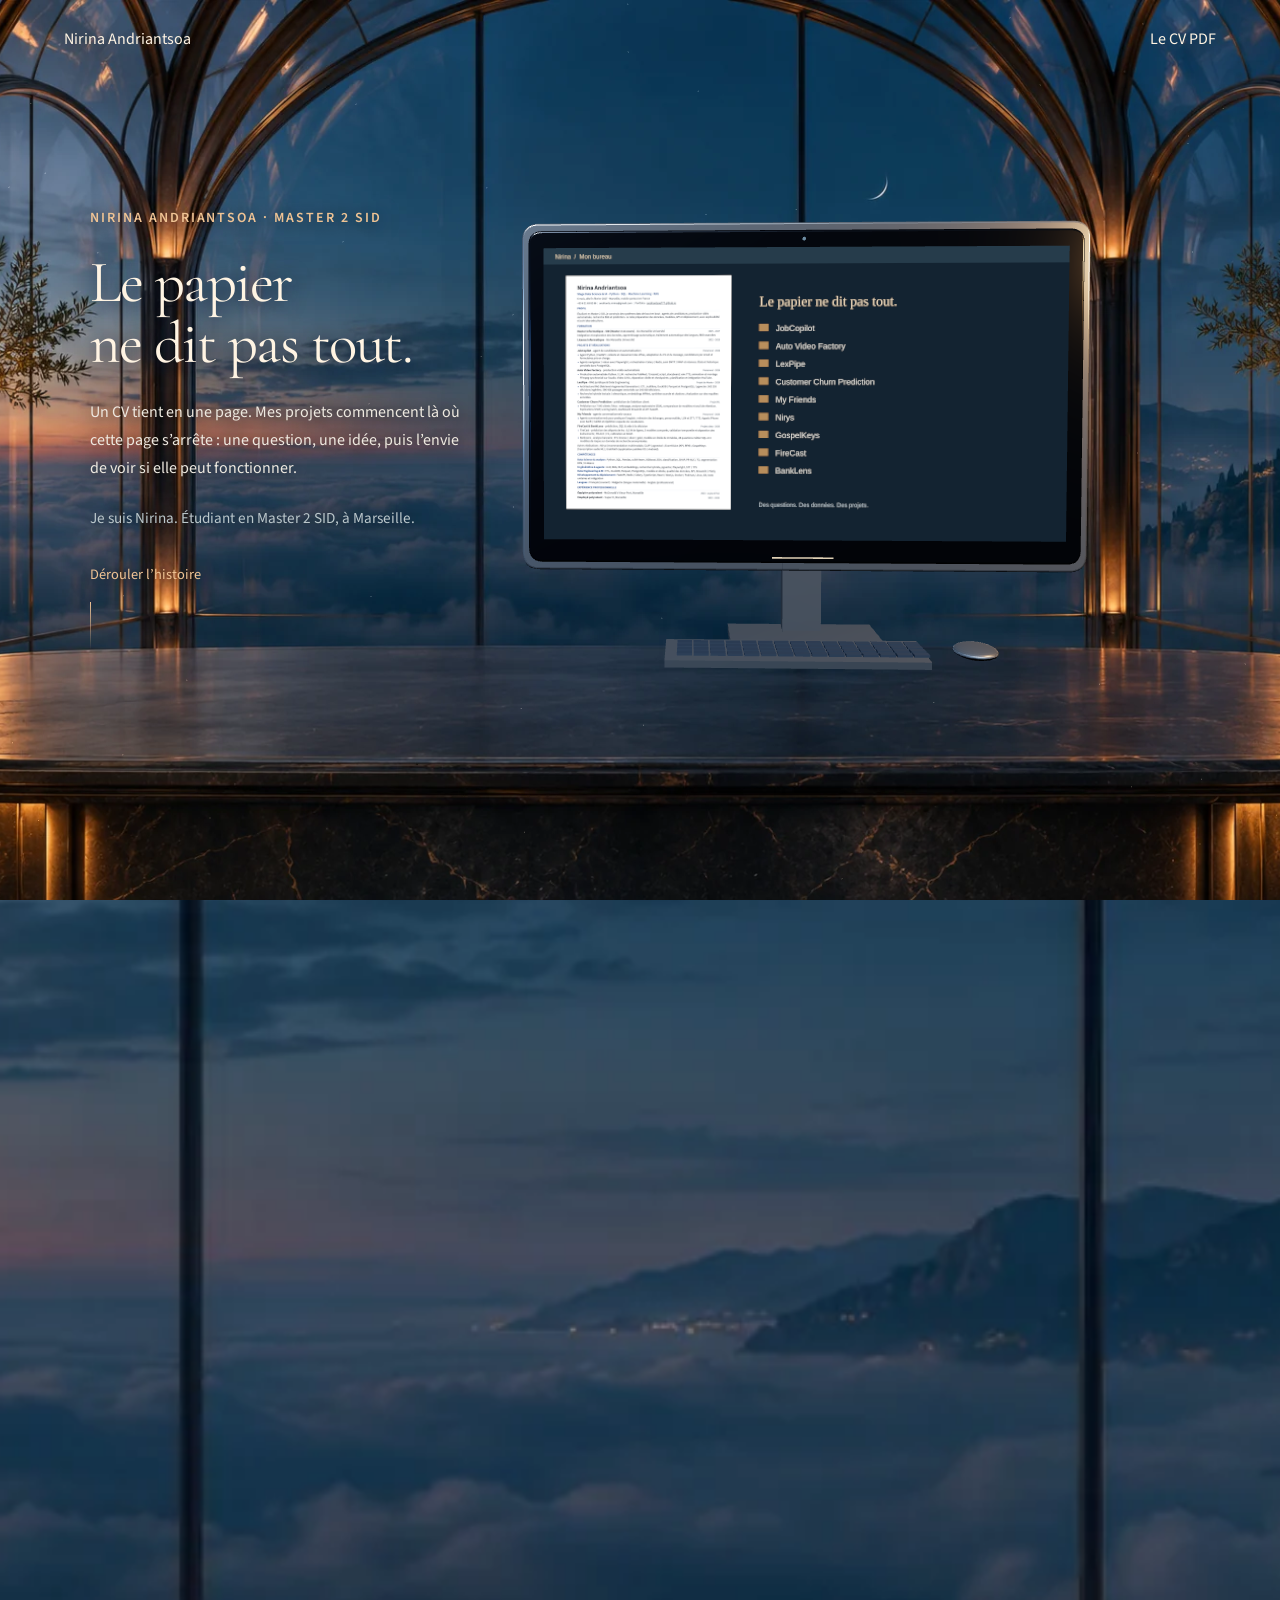
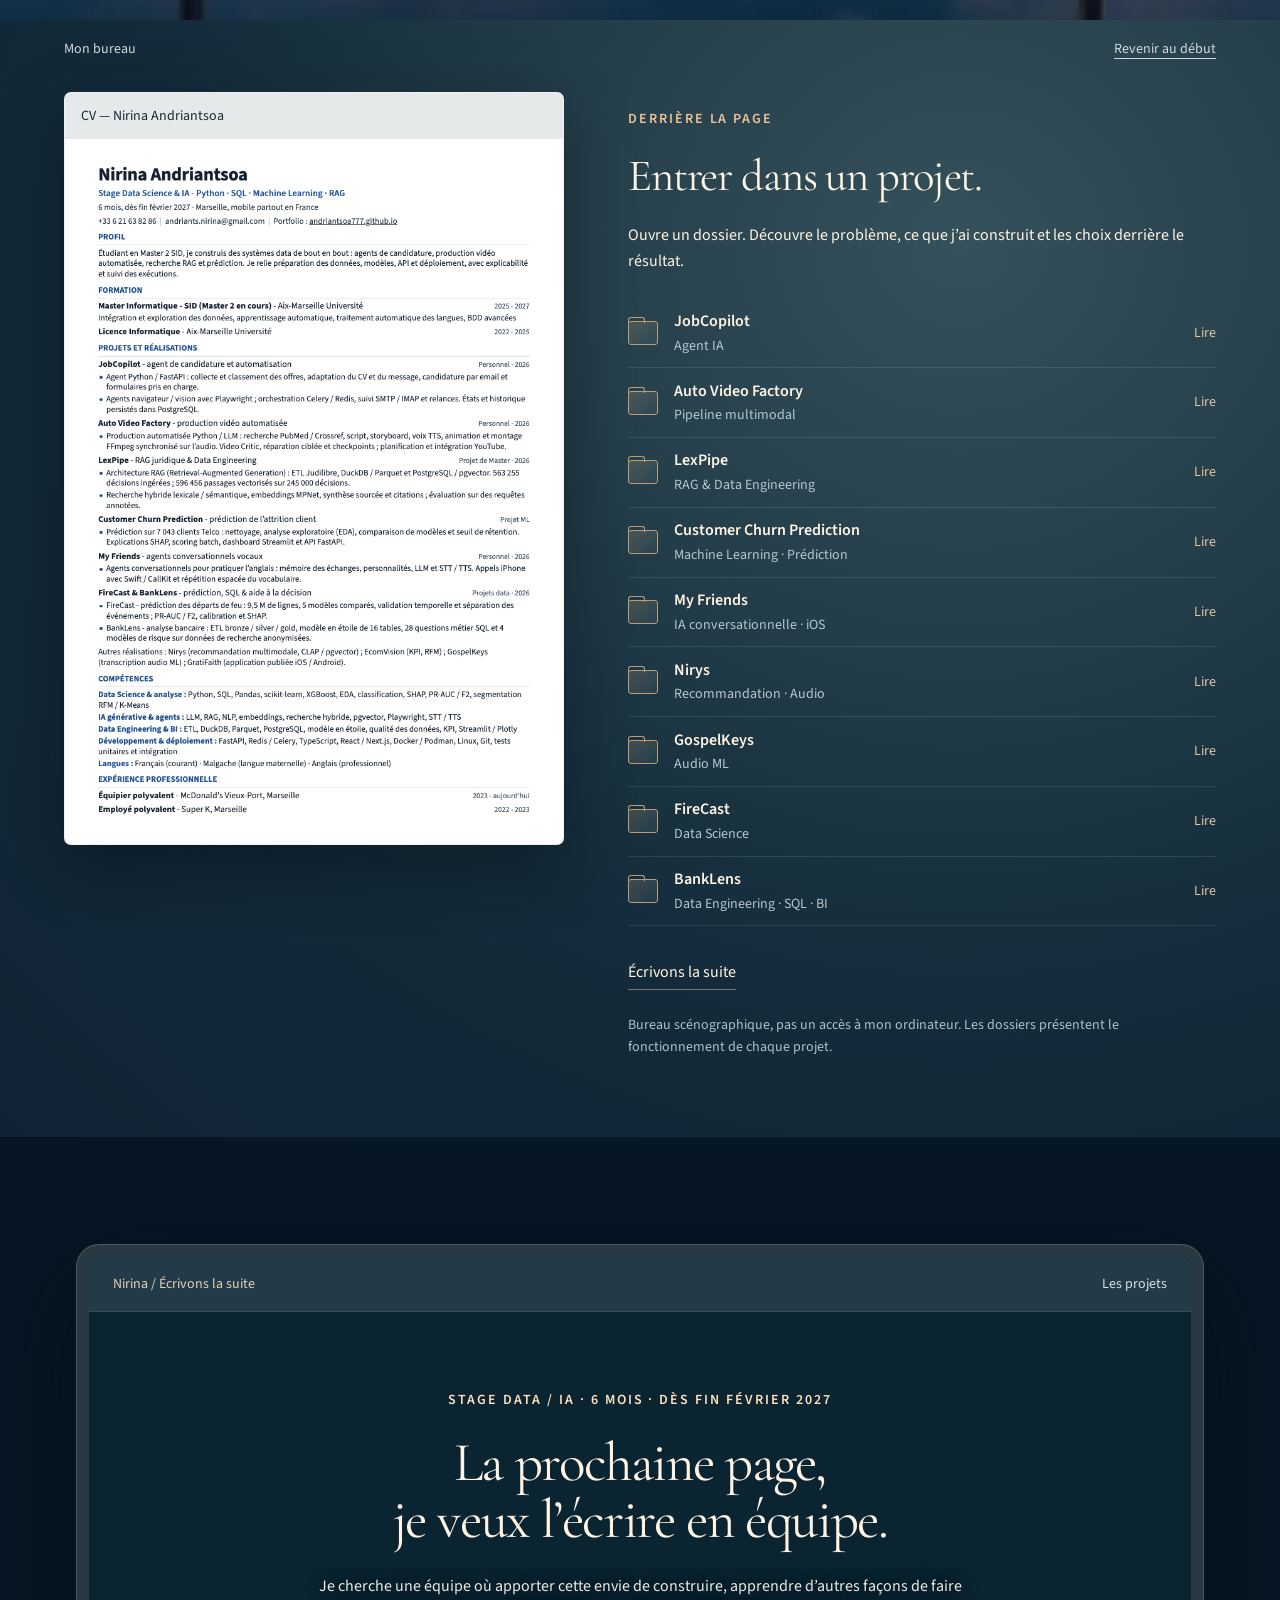
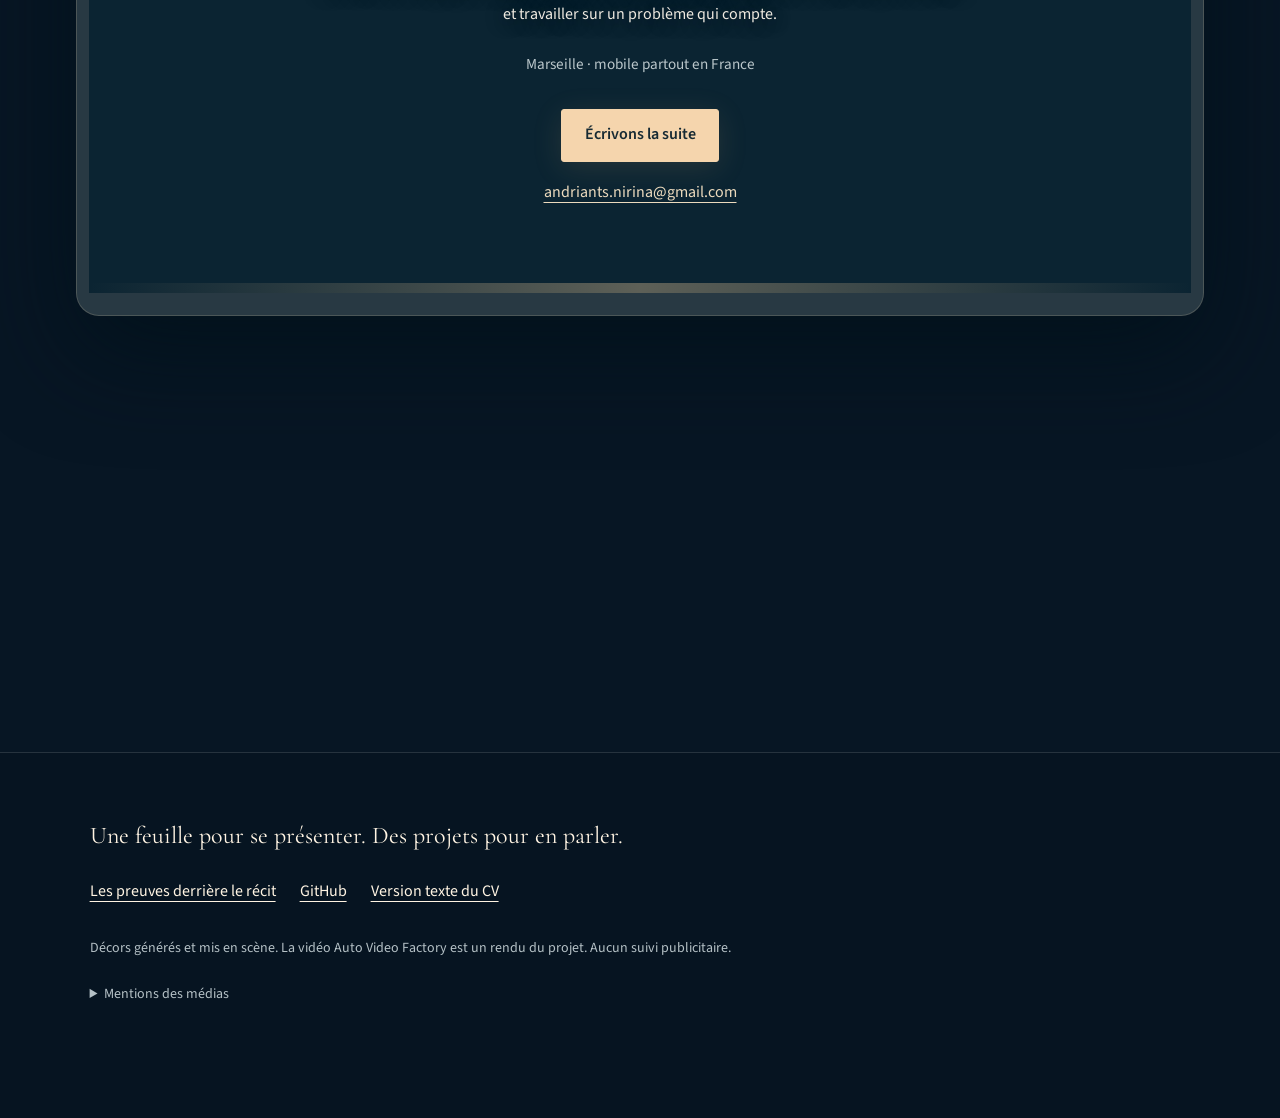
==== commit 567b29ff: "Entrer dans le PC, explorer les projets, écrire la suite - CV révisé" ====
--- a/index.html
+++ b/index.html
@@ -4,29 +4,27 @@
 <meta charset="utf-8"><meta name="viewport" content="width=device-width,initial-scale=1">
 <title>Nirina Andriantsoa — Une page. Tout un monde.</title>
 <meta name="description" content="Un récit photographique animé, de la nuit marseillaise au lever du jour : les questions, les projets Data et IA, puis la prochaine équipe de Nirina Andriantsoa.">
-<meta property="og:title" content="Nirina Andriantsoa — Une page. Tout un monde."><meta property="og:description" content="Un récit photographique animé, de la nuit marseillaise au lever du jour : les questions, les projets Data et IA, puis la prochaine équipe de Nirina Andriantsoa."><meta property="og:image" content="https://andriantsoa777.github.io/og.png?v=2f7077e015fd"><meta property="og:url" content="https://andriantsoa777.github.io/"><meta name="twitter:card" content="summary_large_image"><meta name="theme-color" content="#071624">
+<meta property="og:title" content="Nirina Andriantsoa — Une page. Tout un monde."><meta property="og:description" content="Un récit photographique animé, de la nuit marseillaise au lever du jour : les questions, les projets Data et IA, puis la prochaine équipe de Nirina Andriantsoa."><meta property="og:image" content="https://andriantsoa777.github.io/og.png?v=e2e7421cb6f5"><meta property="og:url" content="https://andriantsoa777.github.io/"><meta name="twitter:card" content="summary_large_image"><meta name="theme-color" content="#071624">
 <link rel="canonical" href="https://andriantsoa777.github.io/"><link rel="icon" href="data:image/svg+xml,%3Csvg xmlns='http://www.w3.org/2000/svg' viewBox='0 0 64 64'%3E%3Crect width='64' height='64' rx='14' fill='%23071624'/%3E%3Ctext x='32' y='44' text-anchor='middle' fill='%23efc394' font-family='serif' font-size='40'%3EN%3C/text%3E%3C/svg%3E">
-<link rel="preload" as="image" href="assets/cinema/observatory.webp?v=2f7077e015fd">
-<link rel="stylesheet" href="assets/site.css?v=2f7077e015fd">
+<link rel="preload" as="image" href="assets/cinema/observatory.webp?v=e2e7421cb6f5">
+<link rel="stylesheet" href="assets/site.css?v=e2e7421cb6f5">
 </head>
 <body>
 <a class="skip" href="#main">Aller au récit</a>
-<div class="atmosphere" aria-hidden="true" style="background-image:url('assets/cinema/observatory.webp?v=2f7077e015fd')"></div><canvas id="scene" aria-hidden="true"></canvas><div class="cinema-shade" aria-hidden="true"></div>
-<header class="top"><a class="signature" href="#depart">Nirina<span>Andriantsoa</span></a><nav aria-label="Navigation principale"><a href="#dossier" data-open-dossier>Les projets</a><a class="cv-link" href="CV_Nirina_Andriantsoa.pdf?v=2f7077e015fd">Le CV <span>PDF</span></a></nav></header>
-<aside class="journey-rail" aria-label="Les étapes du récit"><span class="rail-line"><i id="rail-progress"></i></span><nav><a href="#depart" aria-label="Le point de départ" title="Le point de départ" aria-current="step"><span>Le point de départ</span></a><a href="#jobcopilot" aria-label="Passer à l’action" title="Passer à l’action"><span>Passer à l’action</span></a><a href="#contact" aria-label="Le lever du jour" title="Le lever du jour"><span>Le lever du jour</span></a></nav></aside>
+<div class="atmosphere" aria-hidden="true" style="background-image:url('assets/cinema/observatory.webp?v=e2e7421cb6f5')"></div><canvas id="scene" aria-hidden="true"></canvas><div class="cinema-shade" aria-hidden="true"></div>
+<header class="top"><a class="signature" href="#depart">Nirina<span>Andriantsoa</span></a><nav aria-label="Navigation principale"><a href="#dossier" data-open-dossier>Les projets</a><a class="cv-link" href="CV_Nirina_Andriantsoa.pdf?v=e2e7421cb6f5">Le CV <span>PDF</span></a></nav></header>
+<aside class="journey-rail" aria-label="Les étapes du récit"><span class="rail-line"><i id="rail-progress"></i></span><nav><a href="#depart" aria-label="Le point de départ" title="Le point de départ" aria-current="step"><span>Le point de départ</span></a><a href="#contact" aria-label="Le lever du jour" title="Le lever du jour"><span>Le lever du jour</span></a></nav></aside>
 <div class="scene-note" aria-hidden="true"><span id="scene-label">Le point de départ</span><span>Un récit en mouvement</span></div>
-<button id="motion" class="motion" type="button" hidden aria-pressed="false">Pause de l’animation</button>
 
 <section id="depart" class="portal-entry" data-chapter="0">
  <div class="portal-environment" aria-hidden="true"></div><canvas id="portal-scene" class="portal-render" aria-hidden="true"></canvas>
- <div class="portal-toolbar"><span>Nirina Andriantsoa</span><a href="#desktop">Passer l’introduction</a><a href="CV_Nirina_Andriantsoa.pdf?v=2f7077e015fd">Le CV PDF</a></div>
+ <div class="portal-toolbar"><span>Nirina Andriantsoa</span><a href="CV_Nirina_Andriantsoa.pdf?v=e2e7421cb6f5">Le CV PDF</a></div>
  <div class="portal-copy"><p class="eyebrow">Nirina Andriantsoa · Master 2 SID</p><h1>Le papier<br>ne dit pas tout.</h1><p class="story-text">Un CV tient en une page. Mes projets commencent là où cette page s’arrête : une question, une idée, puis l’envie de voir si elle peut fonctionner.</p><p class="aside">Je suis Nirina. Étudiant en Master 2 SID, à Marseille.</p><a class="begin" href="#desktop"><span>Dérouler l’histoire</span><i aria-hidden="true"></i></a></div>
- <div class="portal-static-monitor" aria-hidden="true"><img src="cv-preview.png?v=2f7077e015fd" alt=""></div>
- <button id="portal-pause" class="portal-pause" type="button" hidden aria-pressed="false">Pause du décor</button>
+ <div class="portal-static-monitor" aria-hidden="true"><img src="cv-preview.png?v=e2e7421cb6f5" alt=""></div>
 </section>
 <section id="desktop" class="desktop" aria-labelledby="desktop-title">
  <div class="desktop-bar"><span>Mon bureau</span><a href="#depart">Revenir au début</a></div>
- <div class="desktop-content"><div class="cv-window"><div class="window-bar"><span>CV — Nirina Andriantsoa</span><a href="CV_Nirina_Andriantsoa.pdf?v=2f7077e015fd" download>Garder le PDF</a></div><a href="CV_Nirina_Andriantsoa.pdf?v=2f7077e015fd" aria-label="Lire le CV en PDF"><img src="cv-preview.png?v=2f7077e015fd" alt="CV de Nirina Andriantsoa. Version PDF et version texte accessibles depuis la navigation." width="794" height="1123"></a></div>
+ <div class="desktop-content"><div class="cv-window"><div class="window-bar"><span>CV — Nirina Andriantsoa</span></div><a href="CV_Nirina_Andriantsoa.pdf?v=e2e7421cb6f5" aria-label="Lire le CV en PDF"><img src="cv-preview.png?v=e2e7421cb6f5" alt="CV de Nirina Andriantsoa. Version PDF et version texte accessibles depuis la navigation." width="794" height="1123"></a></div>
  <div class="desktop-projects"><p class="eyebrow">Derrière la page</p><h2 id="desktop-title">Entrer dans un projet.</h2><p>Ouvre un dossier. Découvre le problème, ce que j’ai construit et les choix derrière le résultat.</p><div class="desktop-files">
  
  <a class="desktop-file" href="#projet-jobcopilot" data-open-project="jobcopilot"><span class="file-mark" aria-hidden="true"></span><span><strong>JobCopilot</strong><small>Agent IA</small></span><span class="file-action">Lire</span></a>
@@ -46,29 +44,15 @@
  <a class="desktop-file" href="#projet-firecast" data-open-project="firecast"><span class="file-mark" aria-hidden="true"></span><span><strong>FireCast</strong><small>Data Science</small></span><span class="file-action">Lire</span></a>
  
  <a class="desktop-file" href="#projet-banklens" data-open-project="banklens"><span class="file-mark" aria-hidden="true"></span><span><strong>BankLens</strong><small>Data Engineering · SQL · BI</small></span><span class="file-action">Lire</span></a>
- </div><a class="proof-link" href="#jobcopilot">Poursuivre l’histoire</a><p class="desktop-disclosure">Bureau scénographique, pas un accès à mon ordinateur. Les dossiers présentent le fonctionnement de chaque projet.</p></div></div>
+ </div><a class="proof-link" href="#contact">Écrivons la suite</a><p class="desktop-disclosure">Bureau scénographique, pas un accès à mon ordinateur. Les dossiers présentent le fonctionnement de chaque projet.</p></div></div>
 </section>
 <main id="main" class="story">
 
-<section class="chapter mission-section" id="jobcopilot" data-chapter="1" style="--chapter-accent:#f1b67b;--shot:url('/assets/cinema/observatory.webp?v=2f7077e015fd')">
- <div class="mission-stage narrative-monitor"><div class="monitor-bar"><span>Nirina / La prochaine page</span><a href="#desktop">Les projets</a></div><div class="monitor-screen">
- <div class="chapter-copy mission-opening"><p class="eyebrow">JobCopilot · agents IA</p><h2 id="mission-title" tabindex="-1">Un stage à trouver.<br>Un agent à construire.</h2><p class="story-text">La recherche de stage est devenue un projet : collecter les offres, les comprendre, préparer les dossiers. Puis apprendre à l’agent quand agir — et quand s’arrêter.</p><a class="proof-link" href="#projet-jobcopilot" data-open-project="jobcopilot">À l’intérieur de JobCopilot</a></div>
- <div class="mission-blueprint"><p class="eyebrow">De l’intention à l’exécution</p><h3>J’ai transformé ma recherche<br>en un système qui agit.</h3><ol class="mission-flow"><li data-mission-step="0"><strong>Les offres arrivent.</strong><span>Collecte, normalisation et classement selon mon profil.</span></li><li data-mission-step="1"><strong>Le dossier prend forme.</strong><span>Le CV et le message s’adaptent à chaque candidature.</span></li><li data-mission-step="2"><strong>L’agent postule.</strong><span>Envoi email et interaction avec les formulaires.</span></li><li data-mission-step="3"><strong>La conversation continue.</strong><span>Réponses, suivi et relances dans le même workflow.</span></li></ol><div class="mission-links"><a class="proof-link" href="#projet-jobcopilot" data-open-project="jobcopilot">L’architecture</a><a class="proof-link" href="#contact">Écrivons la suite</a></div></div>
- </div><div class="monitor-chin" aria-hidden="true"></div></div>
+<section class="chapter arrival" id="contact" data-chapter="1" style="--chapter-accent:#ffe0ba;--shot:url('/assets/cinema/observatory.webp?v=e2e7421cb6f5')">
+ <div class="contact-monitor narrative-monitor"><div class="monitor-bar"><span>Nirina / Écrivons la suite</span><a href="#desktop">Les projets</a></div><div class="chapter-copy"><p class="eyebrow">Stage Data / IA · 6 mois · dès fin février 2027</p><h2 id="contact-title" tabindex="-1">La prochaine page,<br>je veux l’écrire en équipe.</h2><p class="story-text">Je cherche une équipe où apporter cette envie de construire, apprendre d’autres façons de faire et travailler sur un problème qui compte.</p><p class="aside">Marseille · mobile partout en France</p><div class="contact-actions"><a class="button" href="mailto:andriants.nirina@gmail.com?subject=La%20prochaine%20page%20%E2%80%94%20stage%20Data%20IA">Écrivons la suite</a></div><a class="email" href="mailto:andriants.nirina@gmail.com">andriants.nirina@gmail.com</a></div><div class="monitor-chin" aria-hidden="true"></div></div>
 </section>
-
-
-<section class="chapter  arrival" id="contact" data-chapter="2" style="--chapter-accent:#ffe0ba;--shot:url('/assets/cinema/observatory.webp?v=2f7077e015fd')">
- <div class="contact-monitor narrative-monitor"><div class="monitor-bar"><span>Nirina / Écrivons la suite</span><a href="#desktop">Les projets</a></div><div class="chapter-copy"><p class="eyebrow">Stage Data / IA · 6 mois · dès fin février 2027</p><h2>La prochaine page,<br>je veux l’écrire en équipe.</h2><p class="story-text">Je cherche une équipe où apporter cette envie de construire, apprendre d’autres façons de faire et travailler sur un problème qui compte.</p><p class="aside">Marseille · mobile partout en France</p>
- 
- 
- <div class="contact-actions"><a class="button" href="mailto:andriants.nirina@gmail.com?subject=La%20prochaine%20page%20%E2%80%94%20stage%20Data%20IA">Écrivons la suite</a><a class="plain-link" href="CV_Nirina_Andriantsoa.pdf?v=2f7077e015fd" download>Garder mon CV</a></div><a class="email" href="mailto:andriants.nirina@gmail.com">andriants.nirina@gmail.com</a>
- </div><div class="monitor-chin" aria-hidden="true"></div></div>
-</section>
-
-
 </main>
-<footer><span>Une feuille pour se présenter. Des projets pour en parler.</span><div><a href="#dossier" data-open-dossier>Les preuves derrière le récit</a><a href="https://github.com/andriantsoa777" target="_blank" rel="noopener noreferrer">GitHub</a><a href="cv.html">Version texte du CV</a></div><small>Décors générés et mis en scène. La vidéo Auto Video Factory est un rendu du projet. Aucun suivi publicitaire.</small></footer>
+<footer><span>Une feuille pour se présenter. Des projets pour en parler.</span><div><a href="#dossier" data-open-dossier>Les preuves derrière le récit</a><a href="https://github.com/andriantsoa777" target="_blank" rel="noopener noreferrer">GitHub</a><a href="cv.html">Version texte du CV</a></div><small>Décors générés et mis en scène. La vidéo Auto Video Factory est un rendu du projet. Aucun suivi publicitaire.</small><details class="media-notices"><summary>Mentions des médias</summary><p>Musique du film « Et si le Soleil s’éteignait d’un coup ? » : « Election Time, Funky Brass Instrumentals for Podcasts and Quiz Games », <a href="https://freesound.org/people/kjartan_abel/" target="_blank" rel="noopener noreferrer">kjartan_abel</a>, <a href="https://creativecommons.org/licenses/by/4.0/" target="_blank" rel="noopener noreferrer">CC BY 4.0</a>.</p></details></footer>
 <details id="dossier" class="dossier"><summary>Ouvrir les dossiers des projets</summary><div class="dossier-content">
 
 <article id="projet-jobcopilot" class="project-sheet" data-project-sheet="jobcopilot" data-project-name="JobCopilot" data-shot="jobcopilot">
@@ -81,7 +65,7 @@
  <section class="case-actions"><p class="eyebrow">Réalisation</p><h3>Les briques que j’ai reliées.</h3><ul class="project-built"><li>Collecte multi-source, normalisation, dédoublonnage et classement des offres avec un score expliqué selon mon profil.</li><li>Génération du CV et du message adaptés à l’offre, puis envoi SMTP ou traitement du formulaire avec Playwright et analyse visuelle.</li><li>Synchronisation IMAP, rapprochement des réponses avec les candidatures, suivi des statuts et relances planifiées.</li><li>Orchestration asynchrone, persistance des états, idempotence et journal d’exécution ; intégration SIP / STT / TTS pour le prototype d’appels automatiques.</li></ul><p class="project-stack">Python · FastAPI · PostgreSQL · Redis · Celery · Playwright · LLM vision · Podman</p></section>
  <section id="projet-jobcopilot-architecture" class="case-architecture"><p class="eyebrow">Architecture technique</p><h3>Le chemin des données,<br>étape par étape.</h3><p class="architecture-intro">Une entrée, une transformation, une sortie : chaque étape a une responsabilité dans le système.</p><div class="technical-stages"><details class="technical-stage" open><summary><span>Collecter et normaliser</span><small>Une base d’offres exploitable.</small></summary><dl><dt>Entrée</dt><dd>Offres provenant de plusieurs sources.</dd><dt>Traitement</dt><dd>Collecte, normalisation des champs et dédoublonnage.</dd><dt>Sortie</dt><dd>Une base d’offres exploitable.</dd><dt>Choix technique</dt><dd>Éviter qu’une même offre soit évaluée ou traitée plusieurs fois.</dd></dl></details><details class="technical-stage"><summary><span>Évaluer la pertinence</span><small>Un classement et les raisons de la correspondance.</small></summary><dl><dt>Entrée</dt><dd>Une offre structurée et le profil du candidat.</dd><dt>Traitement</dt><dd>Scoring expliqué et sélection des éléments pertinents du profil.</dd><dt>Sortie</dt><dd>Un classement et les raisons de la correspondance.</dd><dt>Choix technique</dt><dd>Rendre le choix lisible, plutôt que produire un score opaque.</dd></dl></details><details class="technical-stage"><summary><span>Adapter et postuler</span><small>Une candidature envoyée et enregistrée.</small></summary><dl><dt>Entrée</dt><dd>Les faits du profil et les attentes de l’offre.</dd><dt>Traitement</dt><dd>Génération du CV et du message, envoi SMTP ou interaction avec le formulaire via Playwright et vision.</dd><dt>Sortie</dt><dd>Une candidature envoyée et enregistrée.</dd><dt>Choix technique</dt><dd>Relier le profil aux attentes de l’offre, puis exécuter le canal de candidature configuré.</dd></dl></details><details class="technical-stage"><summary><span>Suivre et relancer</span><small>Un historique à jour des candidatures et des échanges.</small></summary><dl><dt>Entrée</dt><dd>Les candidatures envoyées et les messages reçus.</dd><dt>Traitement</dt><dd>Synchronisation IMAP, rapprochement des réponses, mise à jour des statuts et relance planifiée.</dd><dt>Sortie</dt><dd>Un historique à jour des candidatures et des échanges.</dd><dt>Choix technique</dt><dd>Prolonger l’automatisation après l’envoi et conserver un état exploitable par les agents.</dd></dl></details></div><div class="engineering-choice"><h4>Pourquoi cette architecture ?</h4><p>L’analyse, la génération des documents et l’envoi sont des étapes distinctes, orchestrées avec Celery. PostgreSQL conserve l’état de chaque candidature ; les empreintes de documents et l’idempotence assurent la cohérence des reprises. SMTP / IMAP ferment la boucle entre candidature et réponse.</p></div></section>
  <section id="projet-jobcopilot-resultats" class="case-results"><p class="eyebrow">Résultats</p><h3>Le résultat.</h3><p>JobCopilot recherche les offres, les classe selon mon profil, prépare mes documents et envoie mes candidatures par email ou sur les formulaires pris en charge. Le suivi des réponses et des relances prolonge le travail après l’envoi.</p><ul class="result-signals"><li>Candidatures automatisées</li><li>Agents navigateur et vision</li><li>Suivi email et relances</li></ul></section>
- <section class="launch-deck" data-launch-deck aria-label="Suite du récit"><div class="launch-actions"><a class="proof-link" href="#jobcopilot" data-mission-handoff>La suite</a><a class="plain-link" href="#desktop" data-open-dossier>Les projets</a></div></section>
+ <section class="launch-deck" data-launch-deck aria-label="Suite du récit"><div class="launch-actions"><a class="proof-link" href="#contact" data-story-handoff>La suite</a><a class="plain-link" href="#desktop" data-open-dossier>Les projets</a></div></section>
  </div>
 </article>
 
@@ -91,11 +75,11 @@
  <div class="project-reading">
  <section id="projet-factory-contexte"><p class="eyebrow">Contexte</p><h3>Le besoin à l’origine du projet.</h3><p>Une vidéo de vulgarisation demande des heures de recherche, d&#39;écriture, de voix et de montage — et une seule erreur ruine la confiance.</p></section>
  <section id="projet-factory-mission"><p class="eyebrow">Objectif</p><h3>La mission que je me suis donnée.</h3><p>Automatiser la fabrication d’une vidéo : recherche, écriture, storyboard, voix, animation, montage et contrôle du fichier final.</p></section>
- <section class="project-film" aria-label="Vidéo du projet Auto Video Factory"><p class="eyebrow">1 min 31</p><h3>Et si le Soleil s’éteignait d’un coup ?</h3><video controls playsinline preload="none" width="1080" height="1920" poster="assets/video/chronique-poster.png?v=2f7077e015fd" aria-label="Et si le Soleil s’éteignait d’un coup ?"><source src="assets/video/chronique-du-savoir-yFWCfXth5ss.mp4?v=2f7077e015fd" type="video/mp4"><track kind="captions" src="assets/video/chronique-fr.vtt?v=2f7077e015fd" srclang="fr" label="Français (automatique)"><p><a href="https://www.youtube.com/shorts/yFWCfXth5ss">Regarder sur YouTube</a></p></video><p class="film-caption">Créée avec Auto Video Factory. Publiée sur ma chaîne Chroniquedusavoir.</p><a class="proof-link" href="https://www.youtube.com/shorts/yFWCfXth5ss" target="_blank" rel="noopener noreferrer">Voir sur ma chaîne YouTube</a><details class="film-credits"><summary>Crédits</summary><p>Musique : « Election Time, Funky Brass Instrumentals for Podcasts and Quiz Games », <a href="https://freesound.org/people/kjartan_abel/" target="_blank" rel="noopener noreferrer">kjartan_abel</a> · <a href="https://creativecommons.org/licenses/by/4.0/" target="_blank" rel="noopener noreferrer">CC BY 4.0</a>. Vidéo conservée sans montage supplémentaire. Sous-titres automatiques YouTube.</p></details></section>
+ <section class="project-film" aria-label="Vidéo du projet Auto Video Factory"><p class="eyebrow">1 min 31</p><h3>Et si le Soleil s’éteignait d’un coup ?</h3><video controls playsinline preload="none" width="1080" height="1920" poster="assets/video/chronique-poster.png?v=e2e7421cb6f5" aria-label="Et si le Soleil s’éteignait d’un coup ?"><source src="assets/video/chronique-du-savoir-yFWCfXth5ss.mp4?v=e2e7421cb6f5" type="video/mp4"><track kind="captions" src="assets/video/chronique-fr.vtt?v=e2e7421cb6f5" srclang="fr" label="Français"><p><a href="assets/video/chronique-du-savoir-yFWCfXth5ss.mp4">Lire le film</a></p></video></section>
  <section class="case-actions"><p class="eyebrow">Réalisation</p><h3>Les briques que j’ai reliées.</h3><ul class="project-built"><li>Recherche de sujets et de sources, rédaction du script et préparation du storyboard avec rattachement des affirmations à leurs références.</li><li>Génération de la voix TTS, sélection des médias, animation et montage FFmpeg synchronisé sur l’audio.</li><li>Video Critic sur le fichier rendu, réparation ciblée, checkpoints de reprise et mémoire des erreurs.</li><li>Planification de la production et intégration de la publication YouTube avec registre anti-doublon.</li></ul><p class="project-stack">Python · LLM · PubMed / Crossref · TTS · Whisper · FFmpeg</p></section>
  <section id="projet-factory-architecture" class="case-architecture"><p class="eyebrow">Architecture technique</p><h3>Le chemin des données,<br>étape par étape.</h3><p class="architecture-intro">Une entrée, une transformation, une sortie : chaque étape a une responsabilité dans le système.</p><div class="technical-stages"><details class="technical-stage" open><summary><span>Rechercher et documenter</span><small>Un dossier documentaire pour préparer le script.</small></summary><dl><dt>Entrée</dt><dd>Un sujet et une question à expliquer.</dd><dt>Traitement</dt><dd>Recherche dans PubMed / Crossref et rattachement des affirmations à leurs sources.</dd><dt>Sortie</dt><dd>Un dossier documentaire pour préparer le script.</dd><dt>Choix technique</dt><dd>Distinguer une source identifiée d’une affirmation simplement générée.</dd></dl></details><details class="technical-stage"><summary><span>Écrire et synchroniser</span><small>Un récit et des repères temporels.</small></summary><dl><dt>Entrée</dt><dd>Le dossier documentaire et le déroulé narratif.</dd><dt>Traitement</dt><dd>Préparation du script et de la voix TTS ; prise en compte des durées audio réelles.</dd><dt>Sortie</dt><dd>Un récit et des repères temporels.</dd><dt>Choix technique</dt><dd>Faire suivre le montage à ce qui est réellement prononcé.</dd></dl></details><details class="technical-stage"><summary><span>Composer et rendre</span><small>Un fichier vidéo consultable.</small></summary><dl><dt>Entrée</dt><dd>La voix, les médias et les descriptions de scènes.</dd><dt>Traitement</dt><dd>Assemblage, animation et montage avec les outils de rendu du projet, dont FFmpeg.</dd><dt>Sortie</dt><dd>Un fichier vidéo consultable.</dd><dt>Choix technique</dt><dd>Évaluer un objet final, pas seulement les intentions du scénario.</dd></dl></details><details class="technical-stage"><summary><span>Contrôler et reprendre</span><small>Une version à relire avant publication.</small></summary><dl><dt>Entrée</dt><dd>Le fichier rendu et les critères de qualité.</dd><dt>Traitement</dt><dd>Critique du résultat, repérage des scènes à corriger et nouvelle réalisation.</dd><dt>Sortie</dt><dd>Une version à relire avant publication.</dd><dt>Choix technique</dt><dd>Boucler sur les défauts observés sans confondre automatisation et validation scientifique.</dd></dl></details></div><div class="engineering-choice"><h4>Pourquoi cette architecture ?</h4><p>La timeline est calculée à partir des durées audio réelles. Chaque scène conserve ses médias et ses paramètres de réalisation. Après le rendu, le Video Critic analyse le MP4 ; le Repair Agent reprend les scènes signalées à partir des checkpoints, sans relancer toute la production.</p></div></section>
  <section id="projet-factory-resultats" class="case-results"><p class="eyebrow">Résultats</p><h3>Le résultat.</h3><p>Auto Video Factory crée mes vidéos : il recherche les sources, écrit le script, génère la voix, compose les scènes et assemble le film. La production s’exécute en tâches persistantes, avec contrôle du rendu et reprise ciblée des scènes. Un même système relie création éditoriale, réalisation et diffusion.</p><ul class="result-signals"><li>Création automatisée</li><li>Timeline synchronisée à la voix</li><li>Video Critic et Repair Agent</li></ul></section>
- <section class="launch-deck" data-launch-deck aria-label="Suite du récit"><div class="launch-actions"><a class="proof-link" href="#jobcopilot" data-mission-handoff>La suite</a><a class="plain-link" href="#desktop" data-open-dossier>Les projets</a></div></section>
+ <section class="launch-deck" data-launch-deck aria-label="Suite du récit"><div class="launch-actions"><a class="proof-link" href="#contact" data-story-handoff>La suite</a><a class="plain-link" href="#desktop" data-open-dossier>Les projets</a></div></section>
  </div>
 </article>
 
@@ -109,7 +93,7 @@
  <section class="case-actions"><p class="eyebrow">Réalisation</p><h3>Les briques que j’ai reliées.</h3><ul class="project-built"><li>Pipeline de l&#39;API Judilibre jusqu&#39;à PostgreSQL, couche par couche (brut, bronze, argent), sans doublon, avec rapport de qualité.</li><li>596 456 passages vectorisés (MPNet, 768 dimensions) et recherche hybride : mots exacts + sens.</li><li>Synthèse extractive par défaut, citations vers les passages ; abstention quand aucun passage n’est retrouvé. Évaluation sur des requêtes annotées.</li></ul><p class="project-stack">Python · DuckDB · Parquet · PostgreSQL · pgvector · Docker · Streamlit</p></section>
  <section id="projet-lexpipe-architecture" class="case-architecture"><p class="eyebrow">Architecture technique</p><h3>Le chemin des données,<br>étape par étape.</h3><p class="architecture-intro">Une entrée, une transformation, une sortie : chaque étape a une responsabilité dans le système.</p><div class="technical-stages"><details class="technical-stage" open><summary><span>Ingestion et qualité</span><small>Des décisions structurées et traçables.</small></summary><dl><dt>Entrée</dt><dd>L’API Judilibre et ses exports JSON.</dd><dt>Traitement</dt><dd>Collecte reprenable, normalisation et couches Parquet avec rapport de qualité.</dd><dt>Sortie</dt><dd>Des décisions structurées et traçables.</dd><dt>Choix technique</dt><dd>Séparer la source brute de la donnée utilisée par le moteur.</dd></dl></details><details class="technical-stage"><summary><span>Découpage et indexation</span><small>Des passages indexés avec leurs références.</small></summary><dl><dt>Entrée</dt><dd>Le texte des décisions normalisées.</dd><dt>Traitement</dt><dd>Découpage des passages, embeddings MPNet 768 dimensions et stockage pgvector.</dd><dt>Sortie</dt><dd>Des passages indexés avec leurs références.</dd><dt>Choix technique</dt><dd>Respecter les limites du modèle et conserver le lien avec la décision intégrale.</dd></dl></details><details class="technical-stage"><summary><span>Recherche hybride</span><small>Une sélection de passages consultables.</small></summary><dl><dt>Entrée</dt><dd>Une question, des filtres et les deux index.</dd><dt>Traitement</dt><dd>Combinaison des résultats lexicaux et sémantiques.</dd><dt>Sortie</dt><dd>Une sélection de passages consultables.</dd><dt>Choix technique</dt><dd>Associer correspondance exacte et proximité de sens.</dd></dl></details><details class="technical-stage"><summary><span>Synthèse et évaluation</span><small>Une réponse vérifiable ou une absence de réponse explicite.</small></summary><dl><dt>Entrée</dt><dd>Les passages réellement retrouvés.</dd><dt>Traitement</dt><dd>Synthèse extractive sourcée, citations, abstention et évaluation sur requêtes annotées.</dd><dt>Sortie</dt><dd>Une réponse vérifiable ou une absence de réponse explicite.</dd><dt>Choix technique</dt><dd>Relier chaque synthèse aux passages utilisés et aux références de la décision.</dd></dl></details></div><div class="engineering-choice"><h4>Pourquoi cette architecture ?</h4><p>Les mots exacts restent importants dans le droit ; la similarité sémantique apporte un second signal. Je combine donc recherche lexicale et embeddings, puis je distingue clairement les passages retrouvés de leur synthèse. Le mode extractif est le comportement par défaut.</p></div></section>
  <section id="projet-lexpipe-resultats" class="case-results"><p class="eyebrow">Résultats</p><h3>Le résultat.</h3><p>563 255 décisions ingérées, dont 245 000 décisions vectorisées en 596 456 passages. Le moteur associe recherche hybride, filtres et citations pour retrouver les décisions pertinentes et consulter les passages qui fondent la réponse.</p><ul class="result-signals"><li>563 255 décisions</li><li>596 456 passages</li><li>1947 → 2026</li></ul></section>
- <section class="launch-deck" data-launch-deck aria-label="Suite du récit"><div class="launch-actions"><a class="proof-link" href="#jobcopilot" data-mission-handoff>La suite</a><a class="plain-link" href="#desktop" data-open-dossier>Les projets</a></div></section>
+ <section class="launch-deck" data-launch-deck aria-label="Suite du récit"><div class="launch-actions"><a class="proof-link" href="#contact" data-story-handoff>La suite</a><a class="plain-link" href="#desktop" data-open-dossier>Les projets</a></div></section>
  </div>
 </article>
 
@@ -123,7 +107,7 @@
  <section class="case-actions"><p class="eyebrow">Réalisation</p><h3>Les briques que j’ai reliées.</h3><ul class="project-built"><li>Préparation et analyse exploratoire du jeu Telco : 7 043 clients, nettoyage et variables explicatives.</li><li>Comparaison de modèles de classification, réglage du seuil et interprétation des prédictions avec SHAP.</li><li>Scoring par lots, tableau de bord Streamlit et exposition des prédictions par API FastAPI.</li></ul><p class="project-stack">Python · Pandas · scikit-learn · SHAP · FastAPI · Streamlit</p></section>
  <section id="projet-churn-architecture" class="case-architecture"><p class="eyebrow">Architecture technique</p><h3>Le chemin des données,<br>étape par étape.</h3><p class="architecture-intro">Une entrée, une transformation, une sortie : chaque étape a une responsabilité dans le système.</p><div class="technical-stages"><details class="technical-stage" open><summary><span>Comprendre les données</span><small>Une table prête pour la modélisation.</small></summary><dl><dt>Entrée</dt><dd>Le jeu Telco Customer Churn et sa variable cible.</dd><dt>Traitement</dt><dd>Nettoyage, analyse exploratoire et préparation des variables.</dd><dt>Sortie</dt><dd>Une table prête pour la modélisation.</dd><dt>Choix technique</dt><dd>Comprendre les types, les valeurs manquantes et la répartition des classes avant d’entraîner.</dd></dl></details><details class="technical-stage"><summary><span>Comparer les modèles</span><small>Des prédictions et des métriques comparables.</small></summary><dl><dt>Entrée</dt><dd>Les données préparées et un découpage entraînement / test.</dd><dt>Traitement</dt><dd>Entraînement et comparaison des modèles de classification.</dd><dt>Sortie</dt><dd>Des prédictions et des métriques comparables.</dd><dt>Choix technique</dt><dd>Choisir sur une évaluation cohérente, pas sur l’apparence d’un seul score.</dd></dl></details><details class="technical-stage"><summary><span>Expliquer et décider</span><small>Un score interprétable et un seuil documenté.</small></summary><dl><dt>Entrée</dt><dd>Les scores de risque et les caractéristiques des clients.</dd><dt>Traitement</dt><dd>Explications SHAP et étude des seuils de décision.</dd><dt>Sortie</dt><dd>Un score interprétable et un seuil documenté.</dd><dt>Choix technique</dt><dd>Séparer une probabilité de risque d’une décision de rétention.</dd></dl></details><details class="technical-stage"><summary><span>Rendre le modèle utilisable</span><small>Des prédictions consultables et intégrables.</small></summary><dl><dt>Entrée</dt><dd>Le modèle sauvegardé et de nouveaux profils.</dd><dt>Traitement</dt><dd>Scoring batch, service FastAPI et dashboard Streamlit.</dd><dt>Sortie</dt><dd>Des prédictions consultables et intégrables.</dd><dt>Choix technique</dt><dd>Relier l’expérimentation à un usage reproductible.</dd></dl></details></div><div class="engineering-choice"><h4>Pourquoi cette architecture ?</h4><p>Le seuil de 0,5 n’est pas automatiquement le meilleur choix métier. Je distingue donc le score prédit, le seuil de décision et l’action envisagée, puis j’utilise SHAP pour rendre les facteurs du modèle examinables.</p></div></section>
  <section id="projet-churn-resultats" class="case-results"><p class="eyebrow">Résultats</p><h3>Le résultat.</h3><p>Un pipeline de prédiction sur 7 043 clients Telco : préparation des données, comparaison de modèles, explications SHAP et choix du seuil de rétention. Le scoring est disponible par lots, dans un dashboard Streamlit et via une API FastAPI.</p><ul class="result-signals"><li>7 043 clients Telco</li><li>SHAP &amp; seuil de décision</li><li>API + scoring batch</li></ul></section>
- <section class="launch-deck" data-launch-deck aria-label="Suite du récit"><div class="launch-actions"><a class="proof-link" href="#jobcopilot" data-mission-handoff>La suite</a><a class="plain-link" href="#desktop" data-open-dossier>Les projets</a></div></section>
+ <section class="launch-deck" data-launch-deck aria-label="Suite du récit"><div class="launch-actions"><a class="proof-link" href="#contact" data-story-handoff>La suite</a><a class="plain-link" href="#desktop" data-open-dossier>Les projets</a></div></section>
  </div>
 </article>
 
@@ -137,7 +121,7 @@
  <section class="case-actions"><p class="eyebrow">Réalisation</p><h3>Les briques que j’ai reliées.</h3><ul class="project-built"><li>Personnages IA avec métier, routine, personnalité, voix et mémoire des conversations.</li><li>Appels iPhone via CallKit, messages vocaux et groupes ; mémorisation des sujets abordés au téléphone.</li><li>Chaque ami lit YouTube, des podcasts, Wikipedia — et vous en parle. Les mots appris reviennent à J+1, J+2… J+32.</li></ul><p class="project-stack">Python · FastAPI · LLM · speech-to-text · TTS · Swift · CallKit</p></section>
  <section id="projet-friends-architecture" class="case-architecture"><p class="eyebrow">Architecture technique</p><h3>Le chemin des données,<br>étape par étape.</h3><p class="architecture-intro">Une entrée, une transformation, une sortie : chaque étape a une responsabilité dans le système.</p><div class="technical-stages"><details class="technical-stage" open><summary><span>Définir le personnage</span><small>Un contexte conversationnel cohérent.</small></summary><dl><dt>Entrée</dt><dd>Un objectif de pratique et une personnalité fictive.</dd><dt>Traitement</dt><dd>Description du personnage, de sa voix et de ses routines.</dd><dt>Sortie</dt><dd>Un contexte conversationnel cohérent.</dd><dt>Choix technique</dt><dd>Donner une personnalité stable aux personnages fictifs et une continuité aux échanges.</dd></dl></details><details class="technical-stage"><summary><span>Retrouver le contexte</span><small>Une réponse située dans l’historique.</small></summary><dl><dt>Entrée</dt><dd>Les éléments mémorisés des échanges précédents.</dd><dt>Traitement</dt><dd>Sélection du contexte utile à la conversation.</dd><dt>Sortie</dt><dd>Une réponse située dans l’historique.</dd><dt>Choix technique</dt><dd>Réutiliser les sujets et les éléments pertinents des conversations précédentes.</dd></dl></details><details class="technical-stage"><summary><span>Passer par la voix</span><small>Un échange audio.</small></summary><dl><dt>Entrée</dt><dd>Le message utilisateur ou la réponse du personnage.</dd><dt>Traitement</dt><dd>Reconnaissance vocale, génération de réponse et synthèse vocale.</dd><dt>Sortie</dt><dd>Un échange audio.</dd><dt>Choix technique</dt><dd>Traiter séparément compréhension, conversation et restitution.</dd></dl></details><details class="technical-stage"><summary><span>Intégrer et prolonger</span><small>Une pratique suivie dans l’application.</small></summary><dl><dt>Entrée</dt><dd>L’échange audio et l’application iPhone.</dd><dt>Traitement</dt><dd>CallKit, messages vocaux et réintroduction espacée des mots appris.</dd><dt>Sortie</dt><dd>Une pratique suivie dans l’application.</dd><dt>Choix technique</dt><dd>Relier l’usage conversationnel aux contraintes du téléphone et à l’apprentissage.</dd></dl></details></div><div class="engineering-choice"><h4>Pourquoi cette architecture ?</h4><p>La cohérence ne vient pas seulement d’une voix. Je distingue la personnalité du personnage, le contexte utile de la conversation et le canal vocal. Les personnages sont explicitement fictifs ; l’intégration des appels respecte les contraintes iOS.</p></div></section>
  <section id="projet-friends-resultats" class="case-results"><p class="eyebrow">Résultats</p><h3>Le résultat.</h3><p>Des personnages IA avec mémoire conversationnelle, voix distinctes, messages vocaux et appels intégrés avec CallKit. La répétition espacée réintroduit les mots appris et transforme les échanges en une pratique suivie de l’anglais.</p><ul class="result-signals"><li>Mémoire conversationnelle</li><li>CallKit</li><li>Répétition espacée</li></ul></section>
- <section class="launch-deck" data-launch-deck aria-label="Suite du récit"><div class="launch-actions"><a class="proof-link" href="#jobcopilot" data-mission-handoff>La suite</a><a class="plain-link" href="#desktop" data-open-dossier>Les projets</a></div></section>
+ <section class="launch-deck" data-launch-deck aria-label="Suite du récit"><div class="launch-actions"><a class="proof-link" href="#contact" data-story-handoff>La suite</a><a class="plain-link" href="#desktop" data-open-dossier>Les projets</a></div></section>
  </div>
 </article>
 
@@ -151,7 +135,7 @@
  <section class="case-actions"><p class="eyebrow">Réalisation</p><h3>Les briques que j’ai reliées.</h3><ul class="project-built"><li>Moteur en 4 étapes : candidats, classement, diversité, découverte — appris sur les écoutes, les passages et les réécoutes.</li><li>Le son lui-même est analysé (CLAP, Librosa) et rangé dans PostgreSQL / pgvector.</li><li>Un modèle de vision transforme une photo en ambiance musicale ; un petit personnage animé guide l&#39;écoute.</li></ul><p class="project-stack">FastAPI · PostgreSQL / pgvector · Redis · CLAP · Essentia · Librosa · Next.js · Rive</p></section>
  <section id="projet-nirys-architecture" class="case-architecture"><p class="eyebrow">Architecture technique</p><h3>Le chemin des données,<br>étape par étape.</h3><p class="architecture-intro">Une entrée, une transformation, une sortie : chaque étape a une responsabilité dans le système.</p><div class="technical-stages"><details class="technical-stage" open><summary><span>Représenter les morceaux</span><small>Des descripteurs et embeddings consultables.</small></summary><dl><dt>Entrée</dt><dd>Le signal audio et les informations du catalogue.</dd><dt>Traitement</dt><dd>Analyse audio et calcul de représentations CLAP.</dd><dt>Sortie</dt><dd>Des descripteurs et embeddings consultables.</dd><dt>Choix technique</dt><dd>Exploiter le contenu sonore, pas uniquement les métadonnées.</dd></dl></details><details class="technical-stage"><summary><span>Former les candidats</span><small>Un ensemble à classer.</small></summary><dl><dt>Entrée</dt><dd>Le catalogue et les signaux d’écoute.</dd><dt>Traitement</dt><dd>Construction d’un ensemble de morceaux candidats.</dd><dt>Sortie</dt><dd>Un ensemble à classer.</dd><dt>Choix technique</dt><dd>Réduire la recherche avant d’appliquer les étapes suivantes.</dd></dl></details><details class="technical-stage"><summary><span>Classer et diversifier</span><small>Une sélection qui combine proximité et découverte.</small></summary><dl><dt>Entrée</dt><dd>Les candidats et le contexte d’écoute.</dd><dt>Traitement</dt><dd>Classement, diversification et exploration.</dd><dt>Sortie</dt><dd>Une sélection qui combine proximité et découverte.</dd><dt>Choix technique</dt><dd>Éviter de confondre répétition d’artistes connus et recommandation utile.</dd></dl></details><details class="technical-stage"><summary><span>Relier image et écoute</span><small>Une proposition d’écoute contextualisée.</small></summary><dl><dt>Entrée</dt><dd>Une image et les informations de contexte.</dd><dt>Traitement</dt><dd>Interprétation visuelle de l’ambiance et lien vers le moteur musical.</dd><dt>Sortie</dt><dd>Une proposition d’écoute contextualisée.</dd><dt>Choix technique</dt><dd>Traduire le contexte visuel en critères musicaux pour enrichir les propositions d’écoute.</dd></dl></details></div><div class="engineering-choice"><h4>Pourquoi cette architecture ?</h4><p>Pertinence et découverte ne sont pas la même chose. Je sépare la génération des candidats, leur classement, la diversité et l’exploration, plutôt que demander à un seul score de résoudre tous ces objectifs.</p></div></section>
  <section id="projet-nirys-resultats" class="case-results"><p class="eyebrow">Résultats</p><h3>Le résultat.</h3><p>Un moteur de recommandation en quatre étapes, des embeddings audio CLAP stockés dans pgvector et une entrée par image. La chaîne relie les signaux d’écoute, l’analyse du son et le contexte proposé par l’utilisateur.</p><ul class="result-signals"><li>4 étapes de recommandation</li><li>analyse audio</li><li>app iPhone</li></ul></section>
- <section class="launch-deck" data-launch-deck aria-label="Suite du récit"><div class="launch-actions"><a class="proof-link" href="#jobcopilot" data-mission-handoff>La suite</a><a class="plain-link" href="#desktop" data-open-dossier>Les projets</a></div></section>
+ <section class="launch-deck" data-launch-deck aria-label="Suite du récit"><div class="launch-actions"><a class="proof-link" href="#contact" data-story-handoff>La suite</a><a class="plain-link" href="#desktop" data-open-dossier>Les projets</a></div></section>
  </div>
 </article>
 
@@ -165,7 +149,7 @@
  <section class="case-actions"><p class="eyebrow">Réalisation</p><h3>Les briques que j’ai reliées.</h3><ul class="project-built"><li>Séparation en 6 instruments (BS-RoFormer) pour isoler le piano.</li><li>Transcription principale Transkun et seconde opinion YourMT3+ : fusion par hauteur et attaque, avec contrôle spectral des notes détectées.</li><li>Chaque accord reconnu à partir de 3 indices : spectre, notes, basse — et un clavier virtuel qui s&#39;allume.</li></ul><p class="project-stack">Python · BS-RoFormer · Transkun · YourMT3+ · Librosa · FastAPI</p></section>
  <section id="projet-gospelkeys-architecture" class="case-architecture"><p class="eyebrow">Architecture technique</p><h3>Le chemin des données,<br>étape par étape.</h3><p class="architecture-intro">Une entrée, une transformation, une sortie : chaque étape a une responsabilité dans le système.</p><div class="technical-stages"><details class="technical-stage" open><summary><span>Isoler le signal utile</span><small>Une piste où le piano peut être analysé.</small></summary><dl><dt>Entrée</dt><dd>Un morceau contenant plusieurs instruments.</dd><dt>Traitement</dt><dd>Séparation instrumentale avec BS-RoFormer.</dd><dt>Sortie</dt><dd>Une piste où le piano peut être analysé.</dd><dt>Choix technique</dt><dd>Réduire l’interférence des autres sources sonores.</dd></dl></details><details class="technical-stage"><summary><span>Transcrire deux fois</span><small>Deux ensembles de notes candidates.</small></summary><dl><dt>Entrée</dt><dd>La piste de piano isolée.</dd><dt>Traitement</dt><dd>Transcription principale avec Transkun et seconde opinion YourMT3+.</dd><dt>Sortie</dt><dd>Deux ensembles de notes candidates.</dd><dt>Choix technique</dt><dd>Disposer de signaux complémentaires plutôt que d’un seul avis.</dd></dl></details><details class="technical-stage"><summary><span>Croiser les hypothèses</span><small>Des notes avec une information de confiance.</small></summary><dl><dt>Entrée</dt><dd>Les hauteurs, attaques et indices spectraux.</dd><dt>Traitement</dt><dd>Fusion des transcriptions et contrôle des notes détectées.</dd><dt>Sortie</dt><dd>Des notes avec une information de confiance.</dd><dt>Choix technique</dt><dd>Conserver la possibilité d’une erreur au lieu de masquer l’incertitude.</dd></dl></details><details class="technical-stage"><summary><span>Expliquer la musique</span><small>Une lecture des notes et de l’harmonie.</small></summary><dl><dt>Entrée</dt><dd>Les notes retenues, le spectre et la basse.</dd><dt>Traitement</dt><dd>Reconnaissance des accords et restitution sur un clavier virtuel.</dd><dt>Sortie</dt><dd>Une lecture des notes et de l’harmonie.</dd><dt>Choix technique</dt><dd>Relier le calcul à ce que le musicien peut comprendre et essayer.</dd></dl></details></div><div class="engineering-choice"><h4>Pourquoi cette architecture ?</h4><p>La séparation instrumentale prépare les pistes ; deux modèles de transcription croisent leurs résultats par hauteur et attaque. Le contrôle spectral et les scores de confiance rendent les notes et les accords inspectables dans l’interface.</p></div></section>
  <section id="projet-gospelkeys-resultats" class="case-results"><p class="eyebrow">Résultats</p><h3>Le résultat.</h3><p>Un moteur combinant séparation instrumentale, deux modèles de transcription, contrôle spectral et reconnaissance d’accords. Les notes, leurs scores de confiance et les accords sont restitués dans une interface de lecture et de correction.</p><ul class="result-signals"><li>6 familles instrumentales</li><li>Fusion de transcriptions</li><li>Confiance par note</li></ul></section>
- <section class="launch-deck" data-launch-deck aria-label="Suite du récit"><div class="launch-actions"><a class="proof-link" href="#jobcopilot" data-mission-handoff>La suite</a><a class="plain-link" href="#desktop" data-open-dossier>Les projets</a></div></section>
+ <section class="launch-deck" data-launch-deck aria-label="Suite du récit"><div class="launch-actions"><a class="proof-link" href="#contact" data-story-handoff>La suite</a><a class="plain-link" href="#desktop" data-open-dossier>Les projets</a></div></section>
  </div>
 </article>
 
@@ -179,7 +163,7 @@
  <section class="case-actions"><p class="eyebrow">Réalisation</p><h3>Les briques que j’ai reliées.</h3><ul class="project-built"><li>9,5 millions de lignes transformées en 126 799 séquences de 75 jours : 60 jours pour apprendre, 15 pour vérifier.</li><li>Découpage par événement, test de résistance sur 2024-2025, seuil d&#39;alerte choisi sans toucher au test.</li><li>5 modèles comparés en PR-AUC et F2, calibration, explications SHAP, observatoire Streamlit.</li></ul><p class="project-stack">Python · scikit-learn · XGBoost · SHAP · Streamlit</p></section>
  <section id="projet-firecast-architecture" class="case-architecture"><p class="eyebrow">Architecture technique</p><h3>Le chemin des données,<br>étape par étape.</h3><p class="architecture-intro">Une entrée, une transformation, une sortie : chaque étape a une responsabilité dans le système.</p><div class="technical-stages"><details class="technical-stage" open><summary><span>Préparer les séquences</span><small>Des séquences exploitables par les modèles.</small></summary><dl><dt>Entrée</dt><dd>Les observations météo et les événements étudiés.</dd><dt>Traitement</dt><dd>Nettoyage et organisation temporelle de 9,5 millions de lignes.</dd><dt>Sortie</dt><dd>Des séquences exploitables par les modèles.</dd><dt>Choix technique</dt><dd>Conserver l’ordre temporel et le sens de l’événement à prédire.</dd></dl></details><details class="technical-stage"><summary><span>Définir le test</span><small>Un protocole d’évaluation explicite.</small></summary><dl><dt>Entrée</dt><dd>Les séquences et leurs périodes / événements.</dd><dt>Traitement</dt><dd>Découpage anti-fuite et test de résistance sur 2024-2025.</dd><dt>Sortie</dt><dd>Un protocole d’évaluation explicite.</dd><dt>Choix technique</dt><dd>Évaluer sur une situation distincte de l’apprentissage.</dd></dl></details><details class="technical-stage"><summary><span>Comparer et calibrer</span><small>Des modèles et compromis comparables.</small></summary><dl><dt>Entrée</dt><dd>Les prédictions de cinq modèles.</dd><dt>Traitement</dt><dd>Comparaison en PR-AUC / F2, calibration et choix du seuil hors test.</dd><dt>Sortie</dt><dd>Des modèles et compromis comparables.</dd><dt>Choix technique</dt><dd>Ne pas sélectionner une alerte uniquement sur une métrique flatteuse.</dd></dl></details><details class="technical-stage"><summary><span>Interpréter les résultats</span><small>Des résultats accompagnés d’explications et de limites.</small></summary><dl><dt>Entrée</dt><dd>Les scores, erreurs et variables utilisées.</dd><dt>Traitement</dt><dd>Analyse SHAP et restitution dans l’observatoire Streamlit.</dd><dt>Sortie</dt><dd>Des résultats accompagnés d’explications et de limites.</dd><dt>Choix technique</dt><dd>Rendre le modèle examinable sans le présenter comme un système d’alerte opérationnel.</dd></dl></details></div><div class="engineering-choice"><h4>Pourquoi cette architecture ?</h4><p>Un découpage aléatoire peut donner au modèle des informations trop proches de celles du test. Je sépare donc les événements et les périodes ; le seuil est choisi sans utiliser le test final. PR-AUC et F2 rendent visible le compromis entre cas rares et alertes.</p></div></section>
  <section id="projet-firecast-resultats" class="case-results"><p class="eyebrow">Résultats</p><h3>Le résultat.</h3><p>9,5 millions de lignes préparées en séquences, cinq modèles comparés et des résultats publics accompagnés de leur protocole. Calibration, SHAP et observatoire Streamlit complètent la lecture des scores.</p><ul class="result-signals"><li>9,5 M de lignes</li><li>Découpage anti-fuite</li><li>5 modèles comparés</li></ul><a class="proof-link" href="https://andriantsoa777.github.io/feux-de-foret-resultats/" target="_blank" rel="noopener noreferrer">Voir les résultats</a></section>
- <section class="launch-deck" data-launch-deck aria-label="Suite du récit"><div class="launch-actions"><a class="proof-link" href="#jobcopilot" data-mission-handoff>La suite</a><a class="plain-link" href="#desktop" data-open-dossier>Les projets</a></div></section>
+ <section class="launch-deck" data-launch-deck aria-label="Suite du récit"><div class="launch-actions"><a class="proof-link" href="#contact" data-story-handoff>La suite</a><a class="plain-link" href="#desktop" data-open-dossier>Les projets</a></div></section>
  </div>
 </article>
 
@@ -193,7 +177,7 @@
  <section class="case-actions"><p class="eyebrow">Réalisation</p><h3>Les briques que j’ai reliées.</h3><ul class="project-built"><li>Pipeline bronze / silver / gold : typage, contrôles de qualité, traçabilité et quarantaine des données incohérentes.</li><li>Modèle en étoile de 16 tables ; 28 questions métier traitées en SQL et restituées dans un tableau de bord.</li><li>Quatre modèles de risque ; variables calculées avant la décision pour limiter la fuite d’information.</li></ul><p class="project-stack">Python · SQL · SQLite · scikit-learn · ETL · Modélisation dimensionnelle</p></section>
  <section id="projet-banklens-architecture" class="case-architecture"><p class="eyebrow">Architecture technique</p><h3>Le chemin des données,<br>étape par étape.</h3><p class="architecture-intro">Une entrée, une transformation, une sortie : chaque étape a une responsabilité dans le système.</p><div class="technical-stages"><details class="technical-stage" open><summary><span>Conserver la source</span><small>Une source conservée et identifiable.</small></summary><dl><dt>Entrée</dt><dd>Les fichiers publics provenant de plusieurs jeux de recherche.</dd><dt>Traitement</dt><dd>Ingestion bronze et traçabilité des fichiers / lots.</dd><dt>Sortie</dt><dd>Une source conservée et identifiable.</dd><dt>Choix technique</dt><dd>Pouvoir retrouver l’origine d’une valeur utilisée plus tard.</dd></dl></details><details class="technical-stage"><summary><span>Contrôler et typer</span><small>Une couche silver accompagnée de ses contrôles.</small></summary><dl><dt>Entrée</dt><dd>Les données brutes et leurs conventions.</dd><dt>Traitement</dt><dd>Typage, règles de qualité, intégrité et quarantaine.</dd><dt>Sortie</dt><dd>Une couche silver accompagnée de ses contrôles.</dd><dt>Choix technique</dt><dd>Ne pas corriger silencieusement une donnée incohérente.</dd></dl></details><details class="technical-stage"><summary><span>Modéliser le métier</span><small>Des faits et dimensions interrogeables.</small></summary><dl><dt>Entrée</dt><dd>Les données nettoyées et les grains documentés.</dd><dt>Traitement</dt><dd>Construction du modèle en étoile et des 16 tables gold.</dd><dt>Sortie</dt><dd>Des faits et dimensions interrogeables.</dd><dt>Choix technique</dt><dd>Éviter les agrégations ambiguës et rendre les jointures explicites.</dd></dl></details><details class="technical-stage"><summary><span>Analyser et restituer</span><small>Des réponses, indicateurs et résultats documentés.</small></summary><dl><dt>Entrée</dt><dd>Les tables gold et les questions métier.</dd><dt>Traitement</dt><dd>28 analyses SQL, quatre modèles de risque et tableaux de bord.</dd><dt>Sortie</dt><dd>Des réponses, indicateurs et résultats documentés.</dd><dt>Choix technique</dt><dd>Relier chaque chiffre à une question et à ses limites d’interprétation.</dd></dl></details></div><div class="engineering-choice"><h4>Pourquoi cette architecture ?</h4><p>Un agrégat peut être techniquement calculable et pourtant faux si le grain ou les clés ne sont pas maîtrisés. Je définis donc les niveaux bronze / silver / gold, les contrôles et le grain des tables avant la restitution métier.</p></div></section>
  <section id="projet-banklens-resultats" class="case-results"><p class="eyebrow">Résultats</p><h3>Le résultat.</h3><p>Un modèle de 16 tables gold, 28 questions métier SQL et quatre modèles de risque, sur des jeux publics de recherche anonymisés. Chaque résultat est relié à ses données, à son grain et à son protocole de calcul.</p><ul class="result-signals"><li>16 tables</li><li>28 questions SQL</li><li>4 modèles de risque</li></ul><a class="proof-link" href="https://github.com/andriantsoa777/banklens" target="_blank" rel="noopener noreferrer">Consulter le dépôt BankLens</a></section>
- <section class="launch-deck" data-launch-deck aria-label="Suite du récit"><div class="launch-actions"><a class="proof-link" href="#jobcopilot" data-mission-handoff>La suite</a><a class="plain-link" href="#desktop" data-open-dossier>Les projets</a></div></section>
+ <section class="launch-deck" data-launch-deck aria-label="Suite du récit"><div class="launch-actions"><a class="proof-link" href="#contact" data-story-handoff>La suite</a><a class="plain-link" href="#desktop" data-open-dossier>Les projets</a></div></section>
  </div>
 </article>
 
@@ -201,7 +185,7 @@
 </div></details>
 <template id="project-index"><section class="project-index"><p class="eyebrow">Derrière la page</p><h2 class="project-title">Les dossiers.</h2><p>Le problème, la construction, les choix techniques. Chaque projet a son histoire.</p><nav aria-label="Choisir un dossier"><a class="desktop-file" href="#projet-jobcopilot" data-open-project="jobcopilot"><span class="file-mark" aria-hidden="true"></span><span><strong>JobCopilot</strong><small>Agent IA</small></span><span class="file-action">Lire</span></a><a class="desktop-file" href="#projet-factory" data-open-project="factory"><span class="file-mark" aria-hidden="true"></span><span><strong>Auto Video Factory</strong><small>Pipeline multimodal</small></span><span class="file-action">Lire</span></a><a class="desktop-file" href="#projet-lexpipe" data-open-project="lexpipe"><span class="file-mark" aria-hidden="true"></span><span><strong>LexPipe</strong><small>RAG &amp; Data Engineering</small></span><span class="file-action">Lire</span></a><a class="desktop-file" href="#projet-churn" data-open-project="churn"><span class="file-mark" aria-hidden="true"></span><span><strong>Customer Churn Prediction</strong><small>Machine Learning · Prédiction</small></span><span class="file-action">Lire</span></a><a class="desktop-file" href="#projet-friends" data-open-project="friends"><span class="file-mark" aria-hidden="true"></span><span><strong>My Friends</strong><small>IA conversationnelle · iOS</small></span><span class="file-action">Lire</span></a><a class="desktop-file" href="#projet-nirys" data-open-project="nirys"><span class="file-mark" aria-hidden="true"></span><span><strong>Nirys</strong><small>Recommandation · Audio</small></span><span class="file-action">Lire</span></a><a class="desktop-file" href="#projet-gospelkeys" data-open-project="gospelkeys"><span class="file-mark" aria-hidden="true"></span><span><strong>GospelKeys</strong><small>Audio ML</small></span><span class="file-action">Lire</span></a><a class="desktop-file" href="#projet-firecast" data-open-project="firecast"><span class="file-mark" aria-hidden="true"></span><span><strong>FireCast</strong><small>Data Science</small></span><span class="file-action">Lire</span></a><a class="desktop-file" href="#projet-banklens" data-open-project="banklens"><span class="file-mark" aria-hidden="true"></span><span><strong>BankLens</strong><small>Data Engineering · SQL · BI</small></span><span class="file-action">Lire</span></a></nav><details class="project-more"><summary>Autres réalisations</summary><p><strong>GratiFaith</strong> — Application mobile bilingue, publiée seul sur l&#39;App Store et Google Play.</p><p><strong>Lumen</strong> — Transforme des vidéos YouTube en résumés, chapitres et quiz, avec une IA locale ; app iPhone.</p><p><strong><a href="https://andriantsoa777.github.io/career-simulator/" target="_blank" rel="noopener noreferrer">Career Simulator</a></strong> — Vivre une journée dans un métier de la data.</p><p><strong>AU-DELÀ</strong> — Expérience web immersive en 3D, quatorze chapitres.</p><p><strong>EcomVision</strong> — KPI métier, segmentation RFM et tableaux de bord e-commerce.</p></details></section></template>
 <noscript><style>.chapter{background-image:linear-gradient(90deg,#03111bcc,transparent),var(--shot);background-size:cover;background-position:70% center;background-attachment:fixed}</style></noscript>
-<script type="module" src="assets/portal.js?v=2f7077e015fd"></script>
-<script type="module" src="assets/projects.js?v=2f7077e015fd"></script>
-<script type="module" src="assets/scene.js?v=2f7077e015fd"></script>
+<script type="module" src="assets/portal.js?v=e2e7421cb6f5"></script>
+<script type="module" src="assets/projects.js?v=e2e7421cb6f5"></script>
+<script type="module" src="assets/scene.js?v=e2e7421cb6f5"></script>
 </body></html>
--- a/assets/site.css
+++ b/assets/site.css
@@ -270,53 +270,13 @@
 .monitor-bar{display:flex;justify-content:space-between;gap:1rem;padding:1rem 1.5rem;background:#263e4be8;color:#e2d0b5;font-size:.875rem;border-bottom:1px solid #cad7d71c}
 .monitor-bar a{text-decoration:none;color:#d4dfe1}
 .monitor-chin{height:10px;background:linear-gradient(90deg,transparent,#bca58277,transparent)}
-.mission-section{position:relative;z-index:3;min-height:280svh;padding:12svh 6vw 18svh;background:none}
-.mission-stage{max-width:1180px;margin:auto}
-.monitor-screen{position:relative;padding:3rem clamp(1.5rem,5vw,5rem);background:radial-gradient(ellipse at 50% 0,#24485b66,transparent 65%)}
-.mission-section .chapter-copy{position:relative;top:auto;padding:0;max-width:800px;margin:auto;text-align:center}
-.mission-section .story-text{max-width:660px;margin:0 auto 2rem;font-size:1.125rem}
-.mission-section h2{font-size:clamp(3rem,5vw,5rem);margin-bottom:1.8rem}
-.mission-blueprint{max-width:800px;margin:4rem auto 0;text-align:center}
-.mission-blueprint h3{font:400 clamp(2.4rem,4vw,4rem)/1.06 var(--serif);letter-spacing:-.025em;margin:0 0 2rem}
-.mission-flow{list-style:none;margin:0 auto 1.7rem;padding:0;max-width:650px}
-.mission-flow li{position:relative;padding:.65rem 0;color:#b9ccd6;transition:color .35s}
-.mission-flow strong{display:block;font:400 1.6rem/1.2 var(--serif)}
-.mission-flow span{display:block;font-size:1rem;line-height:1.55;margin-top:.2rem}
-.mission-flow [data-current]{color:#f3d5a6}
-.mission-links{display:flex;justify-content:center;flex-wrap:wrap;gap:1.5rem}
 .chapter.arrival{padding:12svh 6vw 30svh;min-height:135svh;background:none}
 .contact-monitor{max-width:1180px;margin:auto;position:sticky;top:12svh;text-align:center}
 .contact-monitor .chapter-copy{position:relative;top:auto;padding:clamp(2rem,6vw,5rem);max-width:900px;margin:auto}
 .contact-monitor .story-text,.contact-monitor .aside{max-width:650px;margin-left:auto;margin-right:auto}
 .contact-monitor .contact-actions{justify-content:center}
-body:not(.portal-ready) .mission-section{background:none}
-@media(min-width:800px) and (min-height:720px){
- .mission-ready .mission-section{height:300svh;min-height:300svh;padding:10svh 6vw 0}
- .mission-ready .mission-stage{position:sticky;top:8svh}
- .mission-ready .monitor-screen{height:72svh;min-height:0}
- .mission-ready .mission-opening,.mission-ready .mission-blueprint{position:absolute;inset:50% auto auto 50%;width:86%;max-width:850px;margin:0;padding:0;transform:translate(-50%,-50%)}
- .mission-ready .mission-opening{opacity:var(--mission-hero,1);visibility:visible}
- .mission-ready .mission-blueprint{opacity:var(--mission-reveal,0)}
-}
-@media(max-width:799px),(max-height:719px){
- .mission-section{min-height:0;padding:5svh 4vw 12svh}
- .chapter.arrival{padding:5svh 4vw 20svh;min-height:0}
- .contact-monitor{position:relative;top:auto}
- .monitor-screen{padding:2.5rem 1.5rem}
- .mission-section h2{font-size:clamp(2.4rem,7vw,4rem)}
- .mission-blueprint h3{font-size:clamp(2rem,6vw,3.2rem)}
- .mission-flow strong{font-size:1.5rem}
- .mission-flow span,.mission-section .story-text{font-size:1rem}
- .monitor-bar{padding:.8rem 1rem;font-size:.875rem}
- .monitor-bar span{max-width:70%}
-}
-@media(prefers-reduced-motion:reduce){
- .mission-ready .mission-section{height:auto;min-height:0;padding:5svh 4vw 12svh}
- .mission-ready .mission-stage{height:auto;position:relative;top:auto}
- .mission-ready .monitor-screen{height:auto;min-height:0}
- .mission-ready .mission-opening,.mission-ready .mission-blueprint{position:relative;inset:auto;opacity:1;transform:none;width:auto;margin:0;padding:1rem 0 3rem}
- .contact-monitor{position:relative;top:auto}
-}
+@media(max-width:799px),(max-height:719px){.chapter.arrival{padding:5svh 4vw 20svh;min-height:0}.contact-monitor{position:relative;top:auto}.monitor-bar{padding:.8rem 1rem;font-size:.875rem}.monitor-bar span{max-width:70%}}
+@media(prefers-reduced-motion:reduce){.contact-monitor{position:relative;top:auto}}
 
 /* Un dossier de conception ouvert sur le bureau, pas une nouvelle landing page. */
 dialog.project-window{background:#081d2b;animation:room-arrival .45s ease-out}
@@ -428,3 +388,12 @@
 .project-sheet .file-mark{background:#bda47629;border-color:#967247}
 .project-sheet .file-mark::before{border-color:#967247}
 @media(prefers-reduced-motion:reduce){.project-sheet{animation:none}}
+/* Une entrée optique, dirigée par le défilement, sans animation de fond autonome. */
+.portal-render{filter:contrast(calc(1 + var(--portal-focus,0) * .025))}
+.portal-copy{will-change:opacity,transform}
+.portal-entry .begin i{animation:none;transform:none}
+.media-notices{font-size:.875rem;color:#b5c1c6;max-width:850px;margin-top:1.5rem}
+.media-notices summary{cursor:pointer;display:list-item}
+.media-notices p{line-height:1.7}
+.contact-actions{justify-content:center}
+@media(prefers-reduced-motion:reduce){.portal-copy{will-change:auto;transform:none!important}}
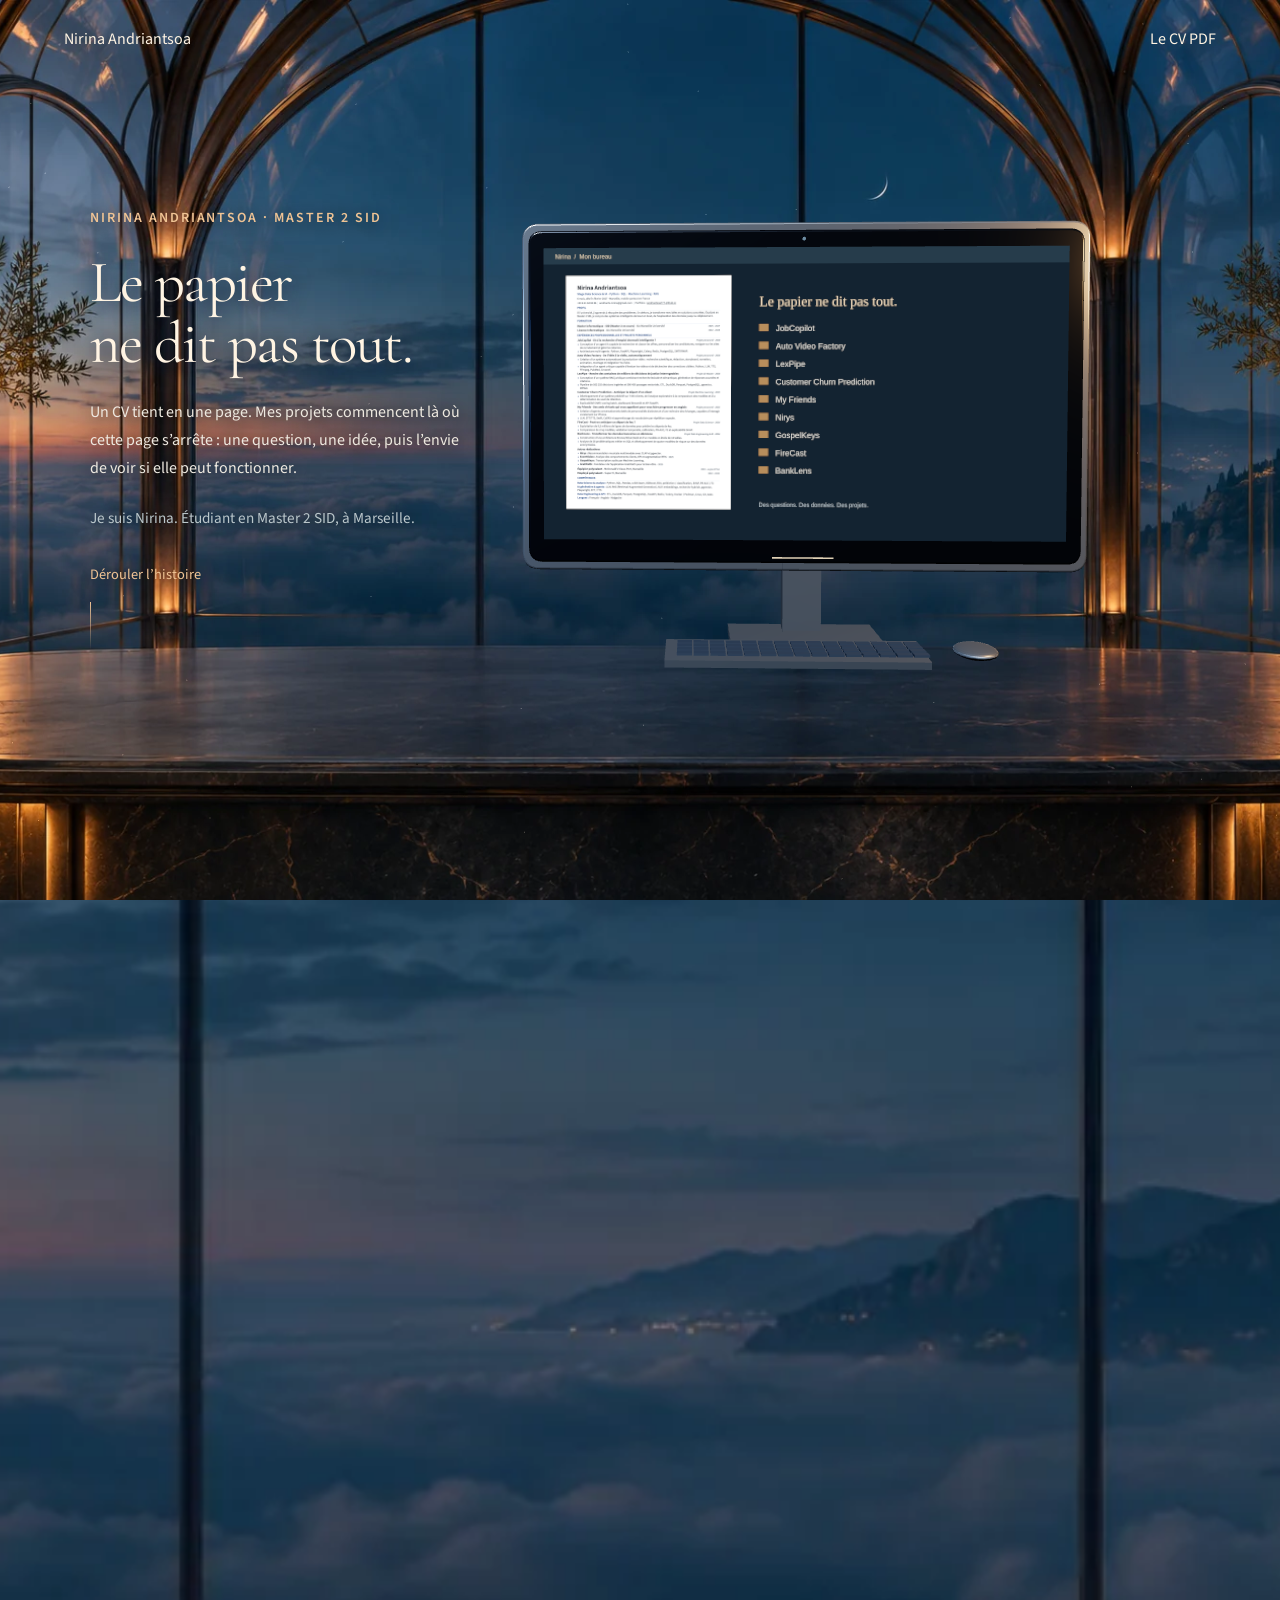
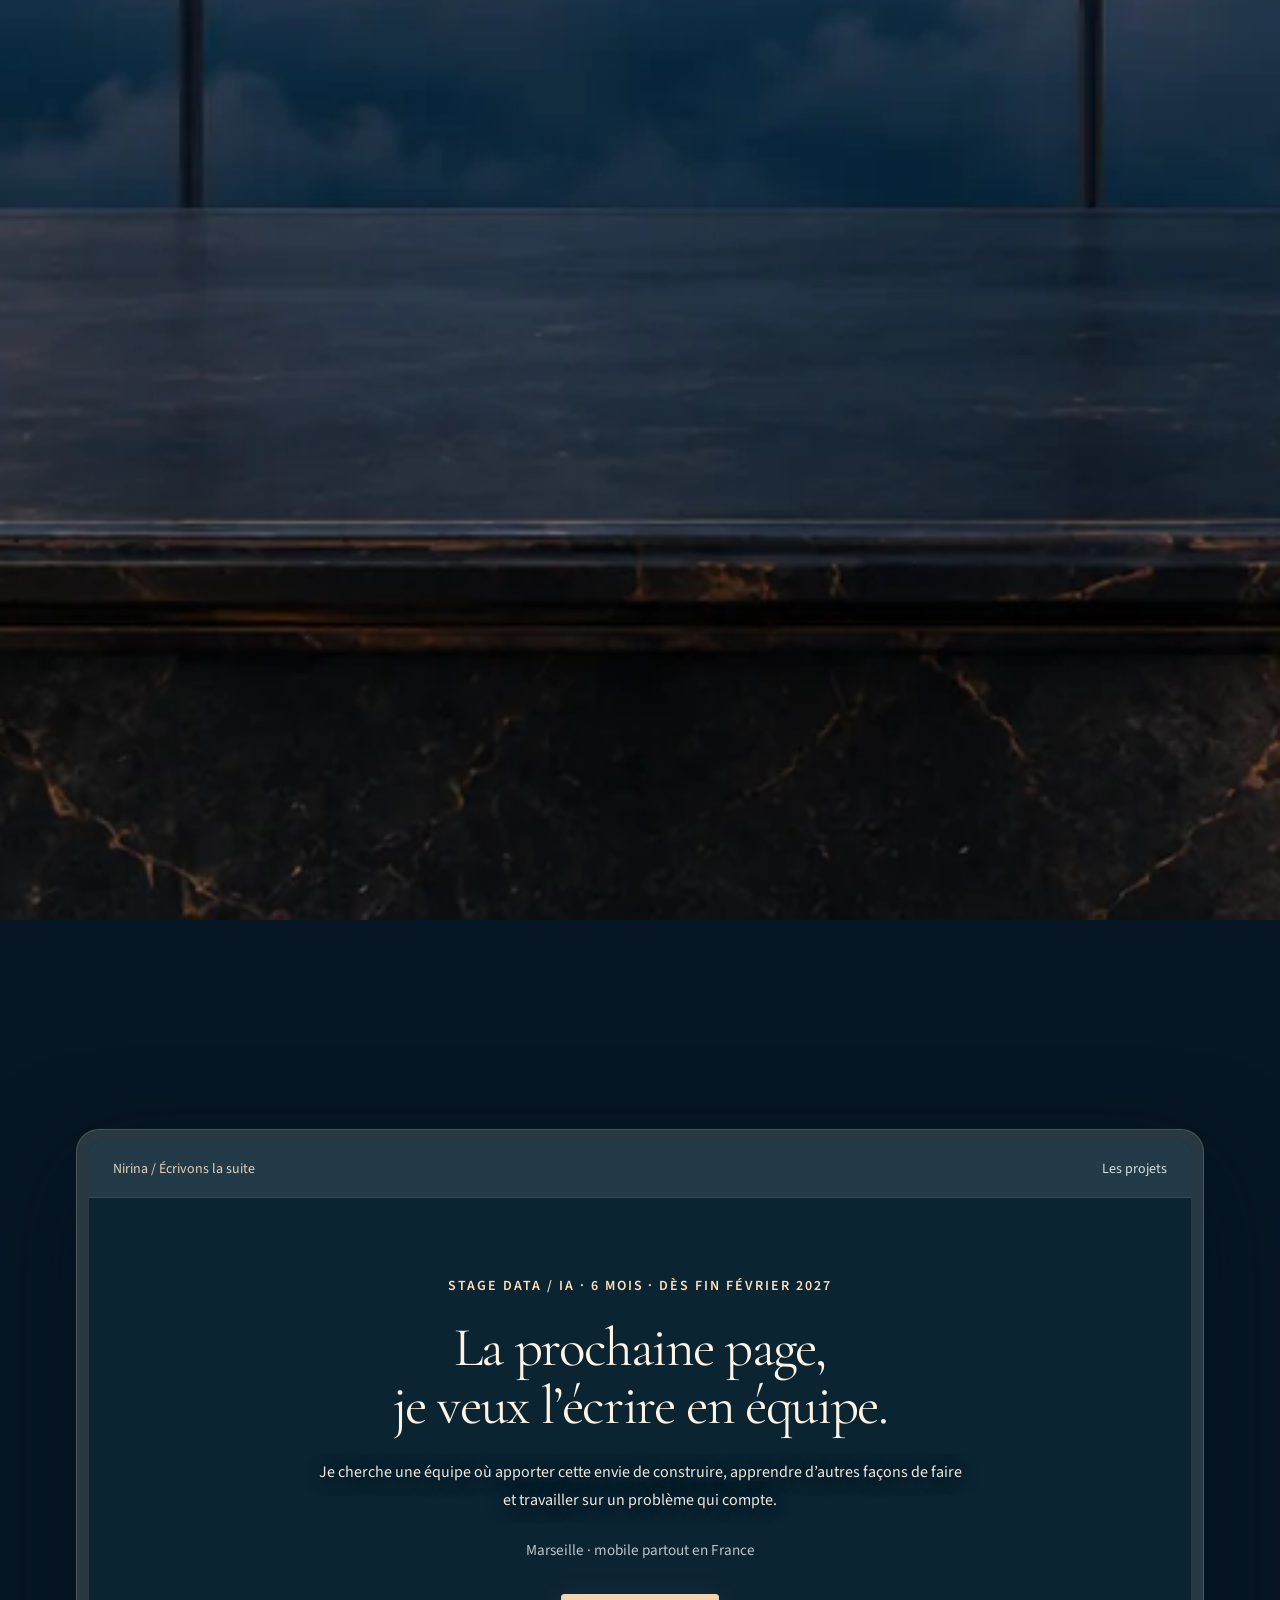
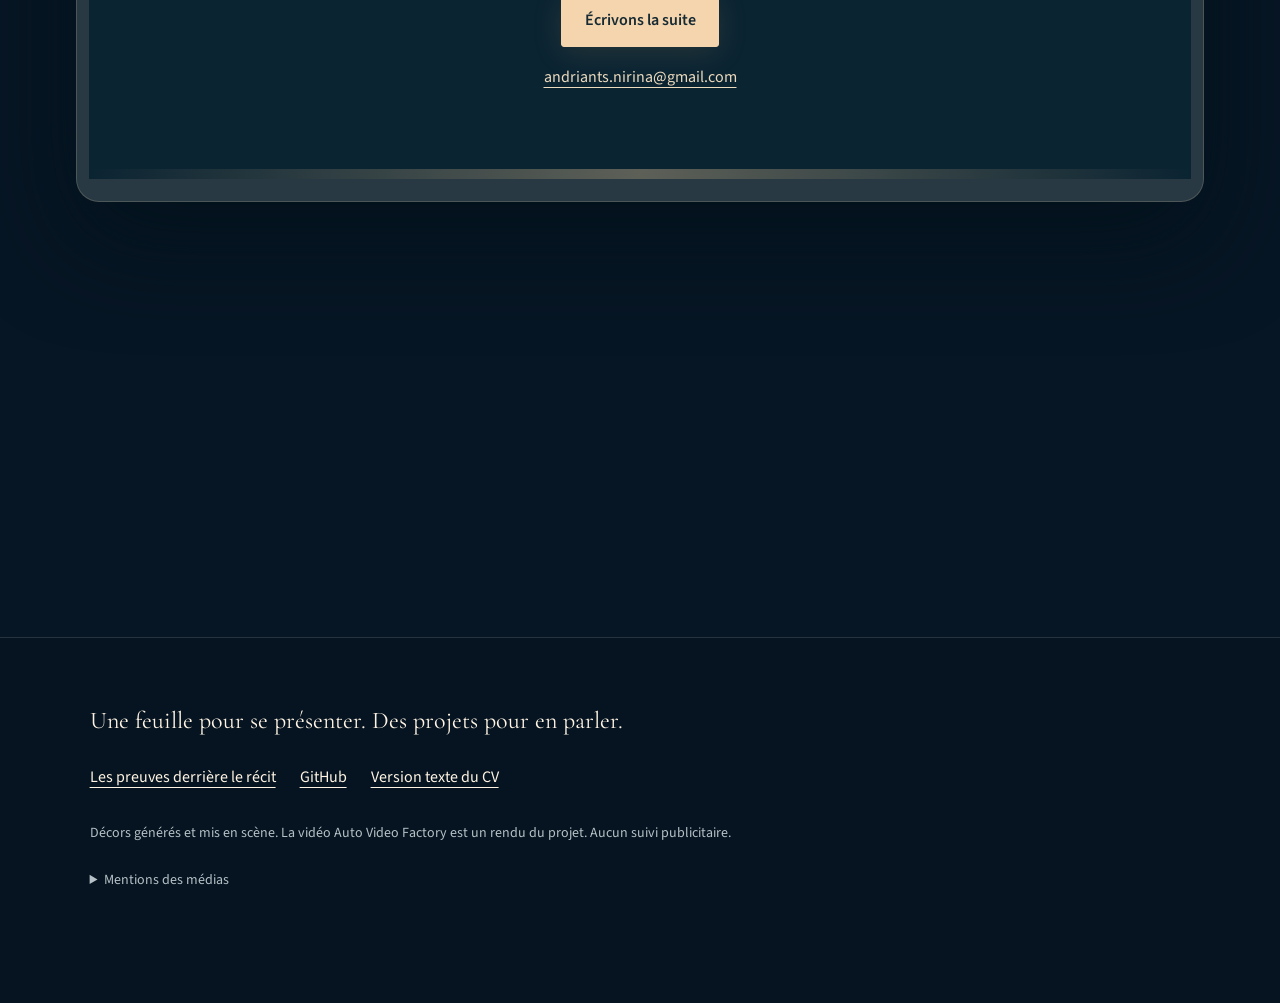
==== commit d11e14c6: "Raccord plein écran, retour aux projets et CV aux formulations demandées" ====
--- a/index.html
+++ b/index.html
@@ -4,28 +4,28 @@
 <meta charset="utf-8"><meta name="viewport" content="width=device-width,initial-scale=1">
 <title>Nirina Andriantsoa — Une page. Tout un monde.</title>
 <meta name="description" content="Un récit photographique animé, de la nuit marseillaise au lever du jour : les questions, les projets Data et IA, puis la prochaine équipe de Nirina Andriantsoa.">
-<meta property="og:title" content="Nirina Andriantsoa — Une page. Tout un monde."><meta property="og:description" content="Un récit photographique animé, de la nuit marseillaise au lever du jour : les questions, les projets Data et IA, puis la prochaine équipe de Nirina Andriantsoa."><meta property="og:image" content="https://andriantsoa777.github.io/og.png?v=e2e7421cb6f5"><meta property="og:url" content="https://andriantsoa777.github.io/"><meta name="twitter:card" content="summary_large_image"><meta name="theme-color" content="#071624">
+<meta property="og:title" content="Nirina Andriantsoa — Une page. Tout un monde."><meta property="og:description" content="Un récit photographique animé, de la nuit marseillaise au lever du jour : les questions, les projets Data et IA, puis la prochaine équipe de Nirina Andriantsoa."><meta property="og:image" content="https://andriantsoa777.github.io/og.png?v=ebb6f70db942"><meta property="og:url" content="https://andriantsoa777.github.io/"><meta name="twitter:card" content="summary_large_image"><meta name="theme-color" content="#071624">
 <link rel="canonical" href="https://andriantsoa777.github.io/"><link rel="icon" href="data:image/svg+xml,%3Csvg xmlns='http://www.w3.org/2000/svg' viewBox='0 0 64 64'%3E%3Crect width='64' height='64' rx='14' fill='%23071624'/%3E%3Ctext x='32' y='44' text-anchor='middle' fill='%23efc394' font-family='serif' font-size='40'%3EN%3C/text%3E%3C/svg%3E">
-<link rel="preload" as="image" href="assets/cinema/observatory.webp?v=e2e7421cb6f5">
-<link rel="stylesheet" href="assets/site.css?v=e2e7421cb6f5">
+<link rel="preload" as="image" href="assets/cinema/observatory.webp?v=ebb6f70db942">
+<link rel="stylesheet" href="assets/site.css?v=ebb6f70db942">
 </head>
 <body>
 <a class="skip" href="#main">Aller au récit</a>
-<div class="atmosphere" aria-hidden="true" style="background-image:url('assets/cinema/observatory.webp?v=e2e7421cb6f5')"></div><canvas id="scene" aria-hidden="true"></canvas><div class="cinema-shade" aria-hidden="true"></div>
-<header class="top"><a class="signature" href="#depart">Nirina<span>Andriantsoa</span></a><nav aria-label="Navigation principale"><a href="#dossier" data-open-dossier>Les projets</a><a class="cv-link" href="CV_Nirina_Andriantsoa.pdf?v=e2e7421cb6f5">Le CV <span>PDF</span></a></nav></header>
+<div class="atmosphere" aria-hidden="true" style="background-image:url('assets/cinema/observatory.webp?v=ebb6f70db942')"></div><canvas id="scene" aria-hidden="true"></canvas><div class="cinema-shade" aria-hidden="true"></div>
+<header class="top"><a class="signature" href="#depart">Nirina<span>Andriantsoa</span></a><nav aria-label="Navigation principale"><a href="#dossier" data-open-dossier>Les projets</a><a class="cv-link" href="CV_Nirina_Andriantsoa.pdf?v=ebb6f70db942">Le CV <span>PDF</span></a></nav></header>
 <aside class="journey-rail" aria-label="Les étapes du récit"><span class="rail-line"><i id="rail-progress"></i></span><nav><a href="#depart" aria-label="Le point de départ" title="Le point de départ" aria-current="step"><span>Le point de départ</span></a><a href="#contact" aria-label="Le lever du jour" title="Le lever du jour"><span>Le lever du jour</span></a></nav></aside>
 <div class="scene-note" aria-hidden="true"><span id="scene-label">Le point de départ</span><span>Un récit en mouvement</span></div>
 
 <section id="depart" class="portal-entry" data-chapter="0">
  <div class="portal-environment" aria-hidden="true"></div><canvas id="portal-scene" class="portal-render" aria-hidden="true"></canvas>
- <div class="portal-toolbar"><span>Nirina Andriantsoa</span><a href="CV_Nirina_Andriantsoa.pdf?v=e2e7421cb6f5">Le CV PDF</a></div>
+ <div class="portal-toolbar"><span>Nirina Andriantsoa</span><a href="CV_Nirina_Andriantsoa.pdf?v=ebb6f70db942">Le CV PDF</a></div>
  <div class="portal-copy"><p class="eyebrow">Nirina Andriantsoa · Master 2 SID</p><h1>Le papier<br>ne dit pas tout.</h1><p class="story-text">Un CV tient en une page. Mes projets commencent là où cette page s’arrête : une question, une idée, puis l’envie de voir si elle peut fonctionner.</p><p class="aside">Je suis Nirina. Étudiant en Master 2 SID, à Marseille.</p><a class="begin" href="#desktop"><span>Dérouler l’histoire</span><i aria-hidden="true"></i></a></div>
- <div class="portal-static-monitor" aria-hidden="true"><img src="cv-preview.png?v=e2e7421cb6f5" alt=""></div>
+ <div class="portal-static-monitor" aria-hidden="true"><img src="cv-preview.png?v=ebb6f70db942" alt=""></div>
 </section>
 <section id="desktop" class="desktop" aria-labelledby="desktop-title">
  <div class="desktop-bar"><span>Mon bureau</span><a href="#depart">Revenir au début</a></div>
- <div class="desktop-content"><div class="cv-window"><div class="window-bar"><span>CV — Nirina Andriantsoa</span></div><a href="CV_Nirina_Andriantsoa.pdf?v=e2e7421cb6f5" aria-label="Lire le CV en PDF"><img src="cv-preview.png?v=e2e7421cb6f5" alt="CV de Nirina Andriantsoa. Version PDF et version texte accessibles depuis la navigation." width="794" height="1123"></a></div>
- <div class="desktop-projects"><p class="eyebrow">Derrière la page</p><h2 id="desktop-title">Entrer dans un projet.</h2><p>Ouvre un dossier. Découvre le problème, ce que j’ai construit et les choix derrière le résultat.</p><div class="desktop-files">
+ <div class="desktop-content"><div class="cv-window"><div class="window-bar"><span>CV — Nirina Andriantsoa</span></div><a href="CV_Nirina_Andriantsoa.pdf?v=ebb6f70db942" aria-label="Lire le CV en PDF"><img src="cv-preview.png?v=ebb6f70db942" alt="CV de Nirina Andriantsoa. Version PDF et version texte accessibles depuis la navigation." width="794" height="1123"></a></div>
+ <div class="desktop-projects"><p class="eyebrow">Derrière la page</p><h2 id="desktop-title" tabindex="-1">Entrer dans un projet.</h2><p>Ouvre un dossier. Découvre le problème, ce que j’ai construit et les choix derrière le résultat.</p><div class="desktop-files">
  
  <a class="desktop-file" href="#projet-jobcopilot" data-open-project="jobcopilot"><span class="file-mark" aria-hidden="true"></span><span><strong>JobCopilot</strong><small>Agent IA</small></span><span class="file-action">Lire</span></a>
  
@@ -44,11 +44,11 @@
  <a class="desktop-file" href="#projet-firecast" data-open-project="firecast"><span class="file-mark" aria-hidden="true"></span><span><strong>FireCast</strong><small>Data Science</small></span><span class="file-action">Lire</span></a>
  
  <a class="desktop-file" href="#projet-banklens" data-open-project="banklens"><span class="file-mark" aria-hidden="true"></span><span><strong>BankLens</strong><small>Data Engineering · SQL · BI</small></span><span class="file-action">Lire</span></a>
- </div><a class="proof-link" href="#contact">Écrivons la suite</a><p class="desktop-disclosure">Bureau scénographique, pas un accès à mon ordinateur. Les dossiers présentent le fonctionnement de chaque projet.</p></div></div>
+ </div></div></div>
 </section>
 <main id="main" class="story">
 
-<section class="chapter arrival" id="contact" data-chapter="1" style="--chapter-accent:#ffe0ba;--shot:url('/assets/cinema/observatory.webp?v=e2e7421cb6f5')">
+<section class="chapter arrival" id="contact" data-chapter="1" style="--chapter-accent:#ffe0ba;--shot:url('/assets/cinema/observatory.webp?v=ebb6f70db942')">
  <div class="contact-monitor narrative-monitor"><div class="monitor-bar"><span>Nirina / Écrivons la suite</span><a href="#desktop">Les projets</a></div><div class="chapter-copy"><p class="eyebrow">Stage Data / IA · 6 mois · dès fin février 2027</p><h2 id="contact-title" tabindex="-1">La prochaine page,<br>je veux l’écrire en équipe.</h2><p class="story-text">Je cherche une équipe où apporter cette envie de construire, apprendre d’autres façons de faire et travailler sur un problème qui compte.</p><p class="aside">Marseille · mobile partout en France</p><div class="contact-actions"><a class="button" href="mailto:andriants.nirina@gmail.com?subject=La%20prochaine%20page%20%E2%80%94%20stage%20Data%20IA">Écrivons la suite</a></div><a class="email" href="mailto:andriants.nirina@gmail.com">andriants.nirina@gmail.com</a></div><div class="monitor-chin" aria-hidden="true"></div></div>
 </section>
 </main>
@@ -65,7 +65,7 @@
  <section class="case-actions"><p class="eyebrow">Réalisation</p><h3>Les briques que j’ai reliées.</h3><ul class="project-built"><li>Collecte multi-source, normalisation, dédoublonnage et classement des offres avec un score expliqué selon mon profil.</li><li>Génération du CV et du message adaptés à l’offre, puis envoi SMTP ou traitement du formulaire avec Playwright et analyse visuelle.</li><li>Synchronisation IMAP, rapprochement des réponses avec les candidatures, suivi des statuts et relances planifiées.</li><li>Orchestration asynchrone, persistance des états, idempotence et journal d’exécution ; intégration SIP / STT / TTS pour le prototype d’appels automatiques.</li></ul><p class="project-stack">Python · FastAPI · PostgreSQL · Redis · Celery · Playwright · LLM vision · Podman</p></section>
  <section id="projet-jobcopilot-architecture" class="case-architecture"><p class="eyebrow">Architecture technique</p><h3>Le chemin des données,<br>étape par étape.</h3><p class="architecture-intro">Une entrée, une transformation, une sortie : chaque étape a une responsabilité dans le système.</p><div class="technical-stages"><details class="technical-stage" open><summary><span>Collecter et normaliser</span><small>Une base d’offres exploitable.</small></summary><dl><dt>Entrée</dt><dd>Offres provenant de plusieurs sources.</dd><dt>Traitement</dt><dd>Collecte, normalisation des champs et dédoublonnage.</dd><dt>Sortie</dt><dd>Une base d’offres exploitable.</dd><dt>Choix technique</dt><dd>Éviter qu’une même offre soit évaluée ou traitée plusieurs fois.</dd></dl></details><details class="technical-stage"><summary><span>Évaluer la pertinence</span><small>Un classement et les raisons de la correspondance.</small></summary><dl><dt>Entrée</dt><dd>Une offre structurée et le profil du candidat.</dd><dt>Traitement</dt><dd>Scoring expliqué et sélection des éléments pertinents du profil.</dd><dt>Sortie</dt><dd>Un classement et les raisons de la correspondance.</dd><dt>Choix technique</dt><dd>Rendre le choix lisible, plutôt que produire un score opaque.</dd></dl></details><details class="technical-stage"><summary><span>Adapter et postuler</span><small>Une candidature envoyée et enregistrée.</small></summary><dl><dt>Entrée</dt><dd>Les faits du profil et les attentes de l’offre.</dd><dt>Traitement</dt><dd>Génération du CV et du message, envoi SMTP ou interaction avec le formulaire via Playwright et vision.</dd><dt>Sortie</dt><dd>Une candidature envoyée et enregistrée.</dd><dt>Choix technique</dt><dd>Relier le profil aux attentes de l’offre, puis exécuter le canal de candidature configuré.</dd></dl></details><details class="technical-stage"><summary><span>Suivre et relancer</span><small>Un historique à jour des candidatures et des échanges.</small></summary><dl><dt>Entrée</dt><dd>Les candidatures envoyées et les messages reçus.</dd><dt>Traitement</dt><dd>Synchronisation IMAP, rapprochement des réponses, mise à jour des statuts et relance planifiée.</dd><dt>Sortie</dt><dd>Un historique à jour des candidatures et des échanges.</dd><dt>Choix technique</dt><dd>Prolonger l’automatisation après l’envoi et conserver un état exploitable par les agents.</dd></dl></details></div><div class="engineering-choice"><h4>Pourquoi cette architecture ?</h4><p>L’analyse, la génération des documents et l’envoi sont des étapes distinctes, orchestrées avec Celery. PostgreSQL conserve l’état de chaque candidature ; les empreintes de documents et l’idempotence assurent la cohérence des reprises. SMTP / IMAP ferment la boucle entre candidature et réponse.</p></div></section>
  <section id="projet-jobcopilot-resultats" class="case-results"><p class="eyebrow">Résultats</p><h3>Le résultat.</h3><p>JobCopilot recherche les offres, les classe selon mon profil, prépare mes documents et envoie mes candidatures par email ou sur les formulaires pris en charge. Le suivi des réponses et des relances prolonge le travail après l’envoi.</p><ul class="result-signals"><li>Candidatures automatisées</li><li>Agents navigateur et vision</li><li>Suivi email et relances</li></ul></section>
- <section class="launch-deck" data-launch-deck aria-label="Suite du récit"><div class="launch-actions"><a class="proof-link" href="#contact" data-story-handoff>La suite</a><a class="plain-link" href="#desktop" data-open-dossier>Les projets</a></div></section>
+ <section class="launch-deck" data-launch-deck aria-label="Suite du récit"><div class="launch-actions"><a class="proof-link" href="#desktop" data-story-handoff>Revenir aux projets</a></div></section>
  </div>
 </article>
 
@@ -75,11 +75,11 @@
  <div class="project-reading">
  <section id="projet-factory-contexte"><p class="eyebrow">Contexte</p><h3>Le besoin à l’origine du projet.</h3><p>Une vidéo de vulgarisation demande des heures de recherche, d&#39;écriture, de voix et de montage — et une seule erreur ruine la confiance.</p></section>
  <section id="projet-factory-mission"><p class="eyebrow">Objectif</p><h3>La mission que je me suis donnée.</h3><p>Automatiser la fabrication d’une vidéo : recherche, écriture, storyboard, voix, animation, montage et contrôle du fichier final.</p></section>
- <section class="project-film" aria-label="Vidéo du projet Auto Video Factory"><p class="eyebrow">1 min 31</p><h3>Et si le Soleil s’éteignait d’un coup ?</h3><video controls playsinline preload="none" width="1080" height="1920" poster="assets/video/chronique-poster.png?v=e2e7421cb6f5" aria-label="Et si le Soleil s’éteignait d’un coup ?"><source src="assets/video/chronique-du-savoir-yFWCfXth5ss.mp4?v=e2e7421cb6f5" type="video/mp4"><track kind="captions" src="assets/video/chronique-fr.vtt?v=e2e7421cb6f5" srclang="fr" label="Français"><p><a href="assets/video/chronique-du-savoir-yFWCfXth5ss.mp4">Lire le film</a></p></video></section>
+ <section class="project-film" aria-label="Vidéo du projet Auto Video Factory"><p class="eyebrow">1 min 31</p><h3>Et si le Soleil s’éteignait d’un coup ?</h3><video controls playsinline preload="none" width="1080" height="1920" poster="assets/video/chronique-poster.png?v=ebb6f70db942" aria-label="Et si le Soleil s’éteignait d’un coup ?"><source src="assets/video/chronique-du-savoir-yFWCfXth5ss.mp4?v=ebb6f70db942" type="video/mp4"><track kind="captions" src="assets/video/chronique-fr.vtt?v=ebb6f70db942" srclang="fr" label="Français"><p><a href="assets/video/chronique-du-savoir-yFWCfXth5ss.mp4">Lire le film</a></p></video></section>
  <section class="case-actions"><p class="eyebrow">Réalisation</p><h3>Les briques que j’ai reliées.</h3><ul class="project-built"><li>Recherche de sujets et de sources, rédaction du script et préparation du storyboard avec rattachement des affirmations à leurs références.</li><li>Génération de la voix TTS, sélection des médias, animation et montage FFmpeg synchronisé sur l’audio.</li><li>Video Critic sur le fichier rendu, réparation ciblée, checkpoints de reprise et mémoire des erreurs.</li><li>Planification de la production et intégration de la publication YouTube avec registre anti-doublon.</li></ul><p class="project-stack">Python · LLM · PubMed / Crossref · TTS · Whisper · FFmpeg</p></section>
  <section id="projet-factory-architecture" class="case-architecture"><p class="eyebrow">Architecture technique</p><h3>Le chemin des données,<br>étape par étape.</h3><p class="architecture-intro">Une entrée, une transformation, une sortie : chaque étape a une responsabilité dans le système.</p><div class="technical-stages"><details class="technical-stage" open><summary><span>Rechercher et documenter</span><small>Un dossier documentaire pour préparer le script.</small></summary><dl><dt>Entrée</dt><dd>Un sujet et une question à expliquer.</dd><dt>Traitement</dt><dd>Recherche dans PubMed / Crossref et rattachement des affirmations à leurs sources.</dd><dt>Sortie</dt><dd>Un dossier documentaire pour préparer le script.</dd><dt>Choix technique</dt><dd>Distinguer une source identifiée d’une affirmation simplement générée.</dd></dl></details><details class="technical-stage"><summary><span>Écrire et synchroniser</span><small>Un récit et des repères temporels.</small></summary><dl><dt>Entrée</dt><dd>Le dossier documentaire et le déroulé narratif.</dd><dt>Traitement</dt><dd>Préparation du script et de la voix TTS ; prise en compte des durées audio réelles.</dd><dt>Sortie</dt><dd>Un récit et des repères temporels.</dd><dt>Choix technique</dt><dd>Faire suivre le montage à ce qui est réellement prononcé.</dd></dl></details><details class="technical-stage"><summary><span>Composer et rendre</span><small>Un fichier vidéo consultable.</small></summary><dl><dt>Entrée</dt><dd>La voix, les médias et les descriptions de scènes.</dd><dt>Traitement</dt><dd>Assemblage, animation et montage avec les outils de rendu du projet, dont FFmpeg.</dd><dt>Sortie</dt><dd>Un fichier vidéo consultable.</dd><dt>Choix technique</dt><dd>Évaluer un objet final, pas seulement les intentions du scénario.</dd></dl></details><details class="technical-stage"><summary><span>Contrôler et reprendre</span><small>Une version à relire avant publication.</small></summary><dl><dt>Entrée</dt><dd>Le fichier rendu et les critères de qualité.</dd><dt>Traitement</dt><dd>Critique du résultat, repérage des scènes à corriger et nouvelle réalisation.</dd><dt>Sortie</dt><dd>Une version à relire avant publication.</dd><dt>Choix technique</dt><dd>Boucler sur les défauts observés sans confondre automatisation et validation scientifique.</dd></dl></details></div><div class="engineering-choice"><h4>Pourquoi cette architecture ?</h4><p>La timeline est calculée à partir des durées audio réelles. Chaque scène conserve ses médias et ses paramètres de réalisation. Après le rendu, le Video Critic analyse le MP4 ; le Repair Agent reprend les scènes signalées à partir des checkpoints, sans relancer toute la production.</p></div></section>
  <section id="projet-factory-resultats" class="case-results"><p class="eyebrow">Résultats</p><h3>Le résultat.</h3><p>Auto Video Factory crée mes vidéos : il recherche les sources, écrit le script, génère la voix, compose les scènes et assemble le film. La production s’exécute en tâches persistantes, avec contrôle du rendu et reprise ciblée des scènes. Un même système relie création éditoriale, réalisation et diffusion.</p><ul class="result-signals"><li>Création automatisée</li><li>Timeline synchronisée à la voix</li><li>Video Critic et Repair Agent</li></ul></section>
- <section class="launch-deck" data-launch-deck aria-label="Suite du récit"><div class="launch-actions"><a class="proof-link" href="#contact" data-story-handoff>La suite</a><a class="plain-link" href="#desktop" data-open-dossier>Les projets</a></div></section>
+ <section class="launch-deck" data-launch-deck aria-label="Suite du récit"><div class="launch-actions"><a class="proof-link" href="#desktop" data-story-handoff>Revenir aux projets</a></div></section>
  </div>
 </article>
 
@@ -93,7 +93,7 @@
  <section class="case-actions"><p class="eyebrow">Réalisation</p><h3>Les briques que j’ai reliées.</h3><ul class="project-built"><li>Pipeline de l&#39;API Judilibre jusqu&#39;à PostgreSQL, couche par couche (brut, bronze, argent), sans doublon, avec rapport de qualité.</li><li>596 456 passages vectorisés (MPNet, 768 dimensions) et recherche hybride : mots exacts + sens.</li><li>Synthèse extractive par défaut, citations vers les passages ; abstention quand aucun passage n’est retrouvé. Évaluation sur des requêtes annotées.</li></ul><p class="project-stack">Python · DuckDB · Parquet · PostgreSQL · pgvector · Docker · Streamlit</p></section>
  <section id="projet-lexpipe-architecture" class="case-architecture"><p class="eyebrow">Architecture technique</p><h3>Le chemin des données,<br>étape par étape.</h3><p class="architecture-intro">Une entrée, une transformation, une sortie : chaque étape a une responsabilité dans le système.</p><div class="technical-stages"><details class="technical-stage" open><summary><span>Ingestion et qualité</span><small>Des décisions structurées et traçables.</small></summary><dl><dt>Entrée</dt><dd>L’API Judilibre et ses exports JSON.</dd><dt>Traitement</dt><dd>Collecte reprenable, normalisation et couches Parquet avec rapport de qualité.</dd><dt>Sortie</dt><dd>Des décisions structurées et traçables.</dd><dt>Choix technique</dt><dd>Séparer la source brute de la donnée utilisée par le moteur.</dd></dl></details><details class="technical-stage"><summary><span>Découpage et indexation</span><small>Des passages indexés avec leurs références.</small></summary><dl><dt>Entrée</dt><dd>Le texte des décisions normalisées.</dd><dt>Traitement</dt><dd>Découpage des passages, embeddings MPNet 768 dimensions et stockage pgvector.</dd><dt>Sortie</dt><dd>Des passages indexés avec leurs références.</dd><dt>Choix technique</dt><dd>Respecter les limites du modèle et conserver le lien avec la décision intégrale.</dd></dl></details><details class="technical-stage"><summary><span>Recherche hybride</span><small>Une sélection de passages consultables.</small></summary><dl><dt>Entrée</dt><dd>Une question, des filtres et les deux index.</dd><dt>Traitement</dt><dd>Combinaison des résultats lexicaux et sémantiques.</dd><dt>Sortie</dt><dd>Une sélection de passages consultables.</dd><dt>Choix technique</dt><dd>Associer correspondance exacte et proximité de sens.</dd></dl></details><details class="technical-stage"><summary><span>Synthèse et évaluation</span><small>Une réponse vérifiable ou une absence de réponse explicite.</small></summary><dl><dt>Entrée</dt><dd>Les passages réellement retrouvés.</dd><dt>Traitement</dt><dd>Synthèse extractive sourcée, citations, abstention et évaluation sur requêtes annotées.</dd><dt>Sortie</dt><dd>Une réponse vérifiable ou une absence de réponse explicite.</dd><dt>Choix technique</dt><dd>Relier chaque synthèse aux passages utilisés et aux références de la décision.</dd></dl></details></div><div class="engineering-choice"><h4>Pourquoi cette architecture ?</h4><p>Les mots exacts restent importants dans le droit ; la similarité sémantique apporte un second signal. Je combine donc recherche lexicale et embeddings, puis je distingue clairement les passages retrouvés de leur synthèse. Le mode extractif est le comportement par défaut.</p></div></section>
  <section id="projet-lexpipe-resultats" class="case-results"><p class="eyebrow">Résultats</p><h3>Le résultat.</h3><p>563 255 décisions ingérées, dont 245 000 décisions vectorisées en 596 456 passages. Le moteur associe recherche hybride, filtres et citations pour retrouver les décisions pertinentes et consulter les passages qui fondent la réponse.</p><ul class="result-signals"><li>563 255 décisions</li><li>596 456 passages</li><li>1947 → 2026</li></ul></section>
- <section class="launch-deck" data-launch-deck aria-label="Suite du récit"><div class="launch-actions"><a class="proof-link" href="#contact" data-story-handoff>La suite</a><a class="plain-link" href="#desktop" data-open-dossier>Les projets</a></div></section>
+ <section class="launch-deck" data-launch-deck aria-label="Suite du récit"><div class="launch-actions"><a class="proof-link" href="#desktop" data-story-handoff>Revenir aux projets</a></div></section>
  </div>
 </article>
 
@@ -107,7 +107,7 @@
  <section class="case-actions"><p class="eyebrow">Réalisation</p><h3>Les briques que j’ai reliées.</h3><ul class="project-built"><li>Préparation et analyse exploratoire du jeu Telco : 7 043 clients, nettoyage et variables explicatives.</li><li>Comparaison de modèles de classification, réglage du seuil et interprétation des prédictions avec SHAP.</li><li>Scoring par lots, tableau de bord Streamlit et exposition des prédictions par API FastAPI.</li></ul><p class="project-stack">Python · Pandas · scikit-learn · SHAP · FastAPI · Streamlit</p></section>
  <section id="projet-churn-architecture" class="case-architecture"><p class="eyebrow">Architecture technique</p><h3>Le chemin des données,<br>étape par étape.</h3><p class="architecture-intro">Une entrée, une transformation, une sortie : chaque étape a une responsabilité dans le système.</p><div class="technical-stages"><details class="technical-stage" open><summary><span>Comprendre les données</span><small>Une table prête pour la modélisation.</small></summary><dl><dt>Entrée</dt><dd>Le jeu Telco Customer Churn et sa variable cible.</dd><dt>Traitement</dt><dd>Nettoyage, analyse exploratoire et préparation des variables.</dd><dt>Sortie</dt><dd>Une table prête pour la modélisation.</dd><dt>Choix technique</dt><dd>Comprendre les types, les valeurs manquantes et la répartition des classes avant d’entraîner.</dd></dl></details><details class="technical-stage"><summary><span>Comparer les modèles</span><small>Des prédictions et des métriques comparables.</small></summary><dl><dt>Entrée</dt><dd>Les données préparées et un découpage entraînement / test.</dd><dt>Traitement</dt><dd>Entraînement et comparaison des modèles de classification.</dd><dt>Sortie</dt><dd>Des prédictions et des métriques comparables.</dd><dt>Choix technique</dt><dd>Choisir sur une évaluation cohérente, pas sur l’apparence d’un seul score.</dd></dl></details><details class="technical-stage"><summary><span>Expliquer et décider</span><small>Un score interprétable et un seuil documenté.</small></summary><dl><dt>Entrée</dt><dd>Les scores de risque et les caractéristiques des clients.</dd><dt>Traitement</dt><dd>Explications SHAP et étude des seuils de décision.</dd><dt>Sortie</dt><dd>Un score interprétable et un seuil documenté.</dd><dt>Choix technique</dt><dd>Séparer une probabilité de risque d’une décision de rétention.</dd></dl></details><details class="technical-stage"><summary><span>Rendre le modèle utilisable</span><small>Des prédictions consultables et intégrables.</small></summary><dl><dt>Entrée</dt><dd>Le modèle sauvegardé et de nouveaux profils.</dd><dt>Traitement</dt><dd>Scoring batch, service FastAPI et dashboard Streamlit.</dd><dt>Sortie</dt><dd>Des prédictions consultables et intégrables.</dd><dt>Choix technique</dt><dd>Relier l’expérimentation à un usage reproductible.</dd></dl></details></div><div class="engineering-choice"><h4>Pourquoi cette architecture ?</h4><p>Le seuil de 0,5 n’est pas automatiquement le meilleur choix métier. Je distingue donc le score prédit, le seuil de décision et l’action envisagée, puis j’utilise SHAP pour rendre les facteurs du modèle examinables.</p></div></section>
  <section id="projet-churn-resultats" class="case-results"><p class="eyebrow">Résultats</p><h3>Le résultat.</h3><p>Un pipeline de prédiction sur 7 043 clients Telco : préparation des données, comparaison de modèles, explications SHAP et choix du seuil de rétention. Le scoring est disponible par lots, dans un dashboard Streamlit et via une API FastAPI.</p><ul class="result-signals"><li>7 043 clients Telco</li><li>SHAP &amp; seuil de décision</li><li>API + scoring batch</li></ul></section>
- <section class="launch-deck" data-launch-deck aria-label="Suite du récit"><div class="launch-actions"><a class="proof-link" href="#contact" data-story-handoff>La suite</a><a class="plain-link" href="#desktop" data-open-dossier>Les projets</a></div></section>
+ <section class="launch-deck" data-launch-deck aria-label="Suite du récit"><div class="launch-actions"><a class="proof-link" href="#desktop" data-story-handoff>Revenir aux projets</a></div></section>
  </div>
 </article>
 
@@ -121,7 +121,7 @@
  <section class="case-actions"><p class="eyebrow">Réalisation</p><h3>Les briques que j’ai reliées.</h3><ul class="project-built"><li>Personnages IA avec métier, routine, personnalité, voix et mémoire des conversations.</li><li>Appels iPhone via CallKit, messages vocaux et groupes ; mémorisation des sujets abordés au téléphone.</li><li>Chaque ami lit YouTube, des podcasts, Wikipedia — et vous en parle. Les mots appris reviennent à J+1, J+2… J+32.</li></ul><p class="project-stack">Python · FastAPI · LLM · speech-to-text · TTS · Swift · CallKit</p></section>
  <section id="projet-friends-architecture" class="case-architecture"><p class="eyebrow">Architecture technique</p><h3>Le chemin des données,<br>étape par étape.</h3><p class="architecture-intro">Une entrée, une transformation, une sortie : chaque étape a une responsabilité dans le système.</p><div class="technical-stages"><details class="technical-stage" open><summary><span>Définir le personnage</span><small>Un contexte conversationnel cohérent.</small></summary><dl><dt>Entrée</dt><dd>Un objectif de pratique et une personnalité fictive.</dd><dt>Traitement</dt><dd>Description du personnage, de sa voix et de ses routines.</dd><dt>Sortie</dt><dd>Un contexte conversationnel cohérent.</dd><dt>Choix technique</dt><dd>Donner une personnalité stable aux personnages fictifs et une continuité aux échanges.</dd></dl></details><details class="technical-stage"><summary><span>Retrouver le contexte</span><small>Une réponse située dans l’historique.</small></summary><dl><dt>Entrée</dt><dd>Les éléments mémorisés des échanges précédents.</dd><dt>Traitement</dt><dd>Sélection du contexte utile à la conversation.</dd><dt>Sortie</dt><dd>Une réponse située dans l’historique.</dd><dt>Choix technique</dt><dd>Réutiliser les sujets et les éléments pertinents des conversations précédentes.</dd></dl></details><details class="technical-stage"><summary><span>Passer par la voix</span><small>Un échange audio.</small></summary><dl><dt>Entrée</dt><dd>Le message utilisateur ou la réponse du personnage.</dd><dt>Traitement</dt><dd>Reconnaissance vocale, génération de réponse et synthèse vocale.</dd><dt>Sortie</dt><dd>Un échange audio.</dd><dt>Choix technique</dt><dd>Traiter séparément compréhension, conversation et restitution.</dd></dl></details><details class="technical-stage"><summary><span>Intégrer et prolonger</span><small>Une pratique suivie dans l’application.</small></summary><dl><dt>Entrée</dt><dd>L’échange audio et l’application iPhone.</dd><dt>Traitement</dt><dd>CallKit, messages vocaux et réintroduction espacée des mots appris.</dd><dt>Sortie</dt><dd>Une pratique suivie dans l’application.</dd><dt>Choix technique</dt><dd>Relier l’usage conversationnel aux contraintes du téléphone et à l’apprentissage.</dd></dl></details></div><div class="engineering-choice"><h4>Pourquoi cette architecture ?</h4><p>La cohérence ne vient pas seulement d’une voix. Je distingue la personnalité du personnage, le contexte utile de la conversation et le canal vocal. Les personnages sont explicitement fictifs ; l’intégration des appels respecte les contraintes iOS.</p></div></section>
  <section id="projet-friends-resultats" class="case-results"><p class="eyebrow">Résultats</p><h3>Le résultat.</h3><p>Des personnages IA avec mémoire conversationnelle, voix distinctes, messages vocaux et appels intégrés avec CallKit. La répétition espacée réintroduit les mots appris et transforme les échanges en une pratique suivie de l’anglais.</p><ul class="result-signals"><li>Mémoire conversationnelle</li><li>CallKit</li><li>Répétition espacée</li></ul></section>
- <section class="launch-deck" data-launch-deck aria-label="Suite du récit"><div class="launch-actions"><a class="proof-link" href="#contact" data-story-handoff>La suite</a><a class="plain-link" href="#desktop" data-open-dossier>Les projets</a></div></section>
+ <section class="launch-deck" data-launch-deck aria-label="Suite du récit"><div class="launch-actions"><a class="proof-link" href="#desktop" data-story-handoff>Revenir aux projets</a></div></section>
  </div>
 </article>
 
@@ -135,7 +135,7 @@
  <section class="case-actions"><p class="eyebrow">Réalisation</p><h3>Les briques que j’ai reliées.</h3><ul class="project-built"><li>Moteur en 4 étapes : candidats, classement, diversité, découverte — appris sur les écoutes, les passages et les réécoutes.</li><li>Le son lui-même est analysé (CLAP, Librosa) et rangé dans PostgreSQL / pgvector.</li><li>Un modèle de vision transforme une photo en ambiance musicale ; un petit personnage animé guide l&#39;écoute.</li></ul><p class="project-stack">FastAPI · PostgreSQL / pgvector · Redis · CLAP · Essentia · Librosa · Next.js · Rive</p></section>
  <section id="projet-nirys-architecture" class="case-architecture"><p class="eyebrow">Architecture technique</p><h3>Le chemin des données,<br>étape par étape.</h3><p class="architecture-intro">Une entrée, une transformation, une sortie : chaque étape a une responsabilité dans le système.</p><div class="technical-stages"><details class="technical-stage" open><summary><span>Représenter les morceaux</span><small>Des descripteurs et embeddings consultables.</small></summary><dl><dt>Entrée</dt><dd>Le signal audio et les informations du catalogue.</dd><dt>Traitement</dt><dd>Analyse audio et calcul de représentations CLAP.</dd><dt>Sortie</dt><dd>Des descripteurs et embeddings consultables.</dd><dt>Choix technique</dt><dd>Exploiter le contenu sonore, pas uniquement les métadonnées.</dd></dl></details><details class="technical-stage"><summary><span>Former les candidats</span><small>Un ensemble à classer.</small></summary><dl><dt>Entrée</dt><dd>Le catalogue et les signaux d’écoute.</dd><dt>Traitement</dt><dd>Construction d’un ensemble de morceaux candidats.</dd><dt>Sortie</dt><dd>Un ensemble à classer.</dd><dt>Choix technique</dt><dd>Réduire la recherche avant d’appliquer les étapes suivantes.</dd></dl></details><details class="technical-stage"><summary><span>Classer et diversifier</span><small>Une sélection qui combine proximité et découverte.</small></summary><dl><dt>Entrée</dt><dd>Les candidats et le contexte d’écoute.</dd><dt>Traitement</dt><dd>Classement, diversification et exploration.</dd><dt>Sortie</dt><dd>Une sélection qui combine proximité et découverte.</dd><dt>Choix technique</dt><dd>Éviter de confondre répétition d’artistes connus et recommandation utile.</dd></dl></details><details class="technical-stage"><summary><span>Relier image et écoute</span><small>Une proposition d’écoute contextualisée.</small></summary><dl><dt>Entrée</dt><dd>Une image et les informations de contexte.</dd><dt>Traitement</dt><dd>Interprétation visuelle de l’ambiance et lien vers le moteur musical.</dd><dt>Sortie</dt><dd>Une proposition d’écoute contextualisée.</dd><dt>Choix technique</dt><dd>Traduire le contexte visuel en critères musicaux pour enrichir les propositions d’écoute.</dd></dl></details></div><div class="engineering-choice"><h4>Pourquoi cette architecture ?</h4><p>Pertinence et découverte ne sont pas la même chose. Je sépare la génération des candidats, leur classement, la diversité et l’exploration, plutôt que demander à un seul score de résoudre tous ces objectifs.</p></div></section>
  <section id="projet-nirys-resultats" class="case-results"><p class="eyebrow">Résultats</p><h3>Le résultat.</h3><p>Un moteur de recommandation en quatre étapes, des embeddings audio CLAP stockés dans pgvector et une entrée par image. La chaîne relie les signaux d’écoute, l’analyse du son et le contexte proposé par l’utilisateur.</p><ul class="result-signals"><li>4 étapes de recommandation</li><li>analyse audio</li><li>app iPhone</li></ul></section>
- <section class="launch-deck" data-launch-deck aria-label="Suite du récit"><div class="launch-actions"><a class="proof-link" href="#contact" data-story-handoff>La suite</a><a class="plain-link" href="#desktop" data-open-dossier>Les projets</a></div></section>
+ <section class="launch-deck" data-launch-deck aria-label="Suite du récit"><div class="launch-actions"><a class="proof-link" href="#desktop" data-story-handoff>Revenir aux projets</a></div></section>
  </div>
 </article>
 
@@ -149,7 +149,7 @@
  <section class="case-actions"><p class="eyebrow">Réalisation</p><h3>Les briques que j’ai reliées.</h3><ul class="project-built"><li>Séparation en 6 instruments (BS-RoFormer) pour isoler le piano.</li><li>Transcription principale Transkun et seconde opinion YourMT3+ : fusion par hauteur et attaque, avec contrôle spectral des notes détectées.</li><li>Chaque accord reconnu à partir de 3 indices : spectre, notes, basse — et un clavier virtuel qui s&#39;allume.</li></ul><p class="project-stack">Python · BS-RoFormer · Transkun · YourMT3+ · Librosa · FastAPI</p></section>
  <section id="projet-gospelkeys-architecture" class="case-architecture"><p class="eyebrow">Architecture technique</p><h3>Le chemin des données,<br>étape par étape.</h3><p class="architecture-intro">Une entrée, une transformation, une sortie : chaque étape a une responsabilité dans le système.</p><div class="technical-stages"><details class="technical-stage" open><summary><span>Isoler le signal utile</span><small>Une piste où le piano peut être analysé.</small></summary><dl><dt>Entrée</dt><dd>Un morceau contenant plusieurs instruments.</dd><dt>Traitement</dt><dd>Séparation instrumentale avec BS-RoFormer.</dd><dt>Sortie</dt><dd>Une piste où le piano peut être analysé.</dd><dt>Choix technique</dt><dd>Réduire l’interférence des autres sources sonores.</dd></dl></details><details class="technical-stage"><summary><span>Transcrire deux fois</span><small>Deux ensembles de notes candidates.</small></summary><dl><dt>Entrée</dt><dd>La piste de piano isolée.</dd><dt>Traitement</dt><dd>Transcription principale avec Transkun et seconde opinion YourMT3+.</dd><dt>Sortie</dt><dd>Deux ensembles de notes candidates.</dd><dt>Choix technique</dt><dd>Disposer de signaux complémentaires plutôt que d’un seul avis.</dd></dl></details><details class="technical-stage"><summary><span>Croiser les hypothèses</span><small>Des notes avec une information de confiance.</small></summary><dl><dt>Entrée</dt><dd>Les hauteurs, attaques et indices spectraux.</dd><dt>Traitement</dt><dd>Fusion des transcriptions et contrôle des notes détectées.</dd><dt>Sortie</dt><dd>Des notes avec une information de confiance.</dd><dt>Choix technique</dt><dd>Conserver la possibilité d’une erreur au lieu de masquer l’incertitude.</dd></dl></details><details class="technical-stage"><summary><span>Expliquer la musique</span><small>Une lecture des notes et de l’harmonie.</small></summary><dl><dt>Entrée</dt><dd>Les notes retenues, le spectre et la basse.</dd><dt>Traitement</dt><dd>Reconnaissance des accords et restitution sur un clavier virtuel.</dd><dt>Sortie</dt><dd>Une lecture des notes et de l’harmonie.</dd><dt>Choix technique</dt><dd>Relier le calcul à ce que le musicien peut comprendre et essayer.</dd></dl></details></div><div class="engineering-choice"><h4>Pourquoi cette architecture ?</h4><p>La séparation instrumentale prépare les pistes ; deux modèles de transcription croisent leurs résultats par hauteur et attaque. Le contrôle spectral et les scores de confiance rendent les notes et les accords inspectables dans l’interface.</p></div></section>
  <section id="projet-gospelkeys-resultats" class="case-results"><p class="eyebrow">Résultats</p><h3>Le résultat.</h3><p>Un moteur combinant séparation instrumentale, deux modèles de transcription, contrôle spectral et reconnaissance d’accords. Les notes, leurs scores de confiance et les accords sont restitués dans une interface de lecture et de correction.</p><ul class="result-signals"><li>6 familles instrumentales</li><li>Fusion de transcriptions</li><li>Confiance par note</li></ul></section>
- <section class="launch-deck" data-launch-deck aria-label="Suite du récit"><div class="launch-actions"><a class="proof-link" href="#contact" data-story-handoff>La suite</a><a class="plain-link" href="#desktop" data-open-dossier>Les projets</a></div></section>
+ <section class="launch-deck" data-launch-deck aria-label="Suite du récit"><div class="launch-actions"><a class="proof-link" href="#desktop" data-story-handoff>Revenir aux projets</a></div></section>
  </div>
 </article>
 
@@ -163,7 +163,7 @@
  <section class="case-actions"><p class="eyebrow">Réalisation</p><h3>Les briques que j’ai reliées.</h3><ul class="project-built"><li>9,5 millions de lignes transformées en 126 799 séquences de 75 jours : 60 jours pour apprendre, 15 pour vérifier.</li><li>Découpage par événement, test de résistance sur 2024-2025, seuil d&#39;alerte choisi sans toucher au test.</li><li>5 modèles comparés en PR-AUC et F2, calibration, explications SHAP, observatoire Streamlit.</li></ul><p class="project-stack">Python · scikit-learn · XGBoost · SHAP · Streamlit</p></section>
  <section id="projet-firecast-architecture" class="case-architecture"><p class="eyebrow">Architecture technique</p><h3>Le chemin des données,<br>étape par étape.</h3><p class="architecture-intro">Une entrée, une transformation, une sortie : chaque étape a une responsabilité dans le système.</p><div class="technical-stages"><details class="technical-stage" open><summary><span>Préparer les séquences</span><small>Des séquences exploitables par les modèles.</small></summary><dl><dt>Entrée</dt><dd>Les observations météo et les événements étudiés.</dd><dt>Traitement</dt><dd>Nettoyage et organisation temporelle de 9,5 millions de lignes.</dd><dt>Sortie</dt><dd>Des séquences exploitables par les modèles.</dd><dt>Choix technique</dt><dd>Conserver l’ordre temporel et le sens de l’événement à prédire.</dd></dl></details><details class="technical-stage"><summary><span>Définir le test</span><small>Un protocole d’évaluation explicite.</small></summary><dl><dt>Entrée</dt><dd>Les séquences et leurs périodes / événements.</dd><dt>Traitement</dt><dd>Découpage anti-fuite et test de résistance sur 2024-2025.</dd><dt>Sortie</dt><dd>Un protocole d’évaluation explicite.</dd><dt>Choix technique</dt><dd>Évaluer sur une situation distincte de l’apprentissage.</dd></dl></details><details class="technical-stage"><summary><span>Comparer et calibrer</span><small>Des modèles et compromis comparables.</small></summary><dl><dt>Entrée</dt><dd>Les prédictions de cinq modèles.</dd><dt>Traitement</dt><dd>Comparaison en PR-AUC / F2, calibration et choix du seuil hors test.</dd><dt>Sortie</dt><dd>Des modèles et compromis comparables.</dd><dt>Choix technique</dt><dd>Ne pas sélectionner une alerte uniquement sur une métrique flatteuse.</dd></dl></details><details class="technical-stage"><summary><span>Interpréter les résultats</span><small>Des résultats accompagnés d’explications et de limites.</small></summary><dl><dt>Entrée</dt><dd>Les scores, erreurs et variables utilisées.</dd><dt>Traitement</dt><dd>Analyse SHAP et restitution dans l’observatoire Streamlit.</dd><dt>Sortie</dt><dd>Des résultats accompagnés d’explications et de limites.</dd><dt>Choix technique</dt><dd>Rendre le modèle examinable sans le présenter comme un système d’alerte opérationnel.</dd></dl></details></div><div class="engineering-choice"><h4>Pourquoi cette architecture ?</h4><p>Un découpage aléatoire peut donner au modèle des informations trop proches de celles du test. Je sépare donc les événements et les périodes ; le seuil est choisi sans utiliser le test final. PR-AUC et F2 rendent visible le compromis entre cas rares et alertes.</p></div></section>
  <section id="projet-firecast-resultats" class="case-results"><p class="eyebrow">Résultats</p><h3>Le résultat.</h3><p>9,5 millions de lignes préparées en séquences, cinq modèles comparés et des résultats publics accompagnés de leur protocole. Calibration, SHAP et observatoire Streamlit complètent la lecture des scores.</p><ul class="result-signals"><li>9,5 M de lignes</li><li>Découpage anti-fuite</li><li>5 modèles comparés</li></ul><a class="proof-link" href="https://andriantsoa777.github.io/feux-de-foret-resultats/" target="_blank" rel="noopener noreferrer">Voir les résultats</a></section>
- <section class="launch-deck" data-launch-deck aria-label="Suite du récit"><div class="launch-actions"><a class="proof-link" href="#contact" data-story-handoff>La suite</a><a class="plain-link" href="#desktop" data-open-dossier>Les projets</a></div></section>
+ <section class="launch-deck" data-launch-deck aria-label="Suite du récit"><div class="launch-actions"><a class="proof-link" href="#desktop" data-story-handoff>Revenir aux projets</a></div></section>
  </div>
 </article>
 
@@ -177,7 +177,7 @@
  <section class="case-actions"><p class="eyebrow">Réalisation</p><h3>Les briques que j’ai reliées.</h3><ul class="project-built"><li>Pipeline bronze / silver / gold : typage, contrôles de qualité, traçabilité et quarantaine des données incohérentes.</li><li>Modèle en étoile de 16 tables ; 28 questions métier traitées en SQL et restituées dans un tableau de bord.</li><li>Quatre modèles de risque ; variables calculées avant la décision pour limiter la fuite d’information.</li></ul><p class="project-stack">Python · SQL · SQLite · scikit-learn · ETL · Modélisation dimensionnelle</p></section>
  <section id="projet-banklens-architecture" class="case-architecture"><p class="eyebrow">Architecture technique</p><h3>Le chemin des données,<br>étape par étape.</h3><p class="architecture-intro">Une entrée, une transformation, une sortie : chaque étape a une responsabilité dans le système.</p><div class="technical-stages"><details class="technical-stage" open><summary><span>Conserver la source</span><small>Une source conservée et identifiable.</small></summary><dl><dt>Entrée</dt><dd>Les fichiers publics provenant de plusieurs jeux de recherche.</dd><dt>Traitement</dt><dd>Ingestion bronze et traçabilité des fichiers / lots.</dd><dt>Sortie</dt><dd>Une source conservée et identifiable.</dd><dt>Choix technique</dt><dd>Pouvoir retrouver l’origine d’une valeur utilisée plus tard.</dd></dl></details><details class="technical-stage"><summary><span>Contrôler et typer</span><small>Une couche silver accompagnée de ses contrôles.</small></summary><dl><dt>Entrée</dt><dd>Les données brutes et leurs conventions.</dd><dt>Traitement</dt><dd>Typage, règles de qualité, intégrité et quarantaine.</dd><dt>Sortie</dt><dd>Une couche silver accompagnée de ses contrôles.</dd><dt>Choix technique</dt><dd>Ne pas corriger silencieusement une donnée incohérente.</dd></dl></details><details class="technical-stage"><summary><span>Modéliser le métier</span><small>Des faits et dimensions interrogeables.</small></summary><dl><dt>Entrée</dt><dd>Les données nettoyées et les grains documentés.</dd><dt>Traitement</dt><dd>Construction du modèle en étoile et des 16 tables gold.</dd><dt>Sortie</dt><dd>Des faits et dimensions interrogeables.</dd><dt>Choix technique</dt><dd>Éviter les agrégations ambiguës et rendre les jointures explicites.</dd></dl></details><details class="technical-stage"><summary><span>Analyser et restituer</span><small>Des réponses, indicateurs et résultats documentés.</small></summary><dl><dt>Entrée</dt><dd>Les tables gold et les questions métier.</dd><dt>Traitement</dt><dd>28 analyses SQL, quatre modèles de risque et tableaux de bord.</dd><dt>Sortie</dt><dd>Des réponses, indicateurs et résultats documentés.</dd><dt>Choix technique</dt><dd>Relier chaque chiffre à une question et à ses limites d’interprétation.</dd></dl></details></div><div class="engineering-choice"><h4>Pourquoi cette architecture ?</h4><p>Un agrégat peut être techniquement calculable et pourtant faux si le grain ou les clés ne sont pas maîtrisés. Je définis donc les niveaux bronze / silver / gold, les contrôles et le grain des tables avant la restitution métier.</p></div></section>
  <section id="projet-banklens-resultats" class="case-results"><p class="eyebrow">Résultats</p><h3>Le résultat.</h3><p>Un modèle de 16 tables gold, 28 questions métier SQL et quatre modèles de risque, sur des jeux publics de recherche anonymisés. Chaque résultat est relié à ses données, à son grain et à son protocole de calcul.</p><ul class="result-signals"><li>16 tables</li><li>28 questions SQL</li><li>4 modèles de risque</li></ul><a class="proof-link" href="https://github.com/andriantsoa777/banklens" target="_blank" rel="noopener noreferrer">Consulter le dépôt BankLens</a></section>
- <section class="launch-deck" data-launch-deck aria-label="Suite du récit"><div class="launch-actions"><a class="proof-link" href="#contact" data-story-handoff>La suite</a><a class="plain-link" href="#desktop" data-open-dossier>Les projets</a></div></section>
+ <section class="launch-deck" data-launch-deck aria-label="Suite du récit"><div class="launch-actions"><a class="proof-link" href="#desktop" data-story-handoff>Revenir aux projets</a></div></section>
  </div>
 </article>
 
@@ -185,7 +185,7 @@
 </div></details>
 <template id="project-index"><section class="project-index"><p class="eyebrow">Derrière la page</p><h2 class="project-title">Les dossiers.</h2><p>Le problème, la construction, les choix techniques. Chaque projet a son histoire.</p><nav aria-label="Choisir un dossier"><a class="desktop-file" href="#projet-jobcopilot" data-open-project="jobcopilot"><span class="file-mark" aria-hidden="true"></span><span><strong>JobCopilot</strong><small>Agent IA</small></span><span class="file-action">Lire</span></a><a class="desktop-file" href="#projet-factory" data-open-project="factory"><span class="file-mark" aria-hidden="true"></span><span><strong>Auto Video Factory</strong><small>Pipeline multimodal</small></span><span class="file-action">Lire</span></a><a class="desktop-file" href="#projet-lexpipe" data-open-project="lexpipe"><span class="file-mark" aria-hidden="true"></span><span><strong>LexPipe</strong><small>RAG &amp; Data Engineering</small></span><span class="file-action">Lire</span></a><a class="desktop-file" href="#projet-churn" data-open-project="churn"><span class="file-mark" aria-hidden="true"></span><span><strong>Customer Churn Prediction</strong><small>Machine Learning · Prédiction</small></span><span class="file-action">Lire</span></a><a class="desktop-file" href="#projet-friends" data-open-project="friends"><span class="file-mark" aria-hidden="true"></span><span><strong>My Friends</strong><small>IA conversationnelle · iOS</small></span><span class="file-action">Lire</span></a><a class="desktop-file" href="#projet-nirys" data-open-project="nirys"><span class="file-mark" aria-hidden="true"></span><span><strong>Nirys</strong><small>Recommandation · Audio</small></span><span class="file-action">Lire</span></a><a class="desktop-file" href="#projet-gospelkeys" data-open-project="gospelkeys"><span class="file-mark" aria-hidden="true"></span><span><strong>GospelKeys</strong><small>Audio ML</small></span><span class="file-action">Lire</span></a><a class="desktop-file" href="#projet-firecast" data-open-project="firecast"><span class="file-mark" aria-hidden="true"></span><span><strong>FireCast</strong><small>Data Science</small></span><span class="file-action">Lire</span></a><a class="desktop-file" href="#projet-banklens" data-open-project="banklens"><span class="file-mark" aria-hidden="true"></span><span><strong>BankLens</strong><small>Data Engineering · SQL · BI</small></span><span class="file-action">Lire</span></a></nav><details class="project-more"><summary>Autres réalisations</summary><p><strong>GratiFaith</strong> — Application mobile bilingue, publiée seul sur l&#39;App Store et Google Play.</p><p><strong>Lumen</strong> — Transforme des vidéos YouTube en résumés, chapitres et quiz, avec une IA locale ; app iPhone.</p><p><strong><a href="https://andriantsoa777.github.io/career-simulator/" target="_blank" rel="noopener noreferrer">Career Simulator</a></strong> — Vivre une journée dans un métier de la data.</p><p><strong>AU-DELÀ</strong> — Expérience web immersive en 3D, quatorze chapitres.</p><p><strong>EcomVision</strong> — KPI métier, segmentation RFM et tableaux de bord e-commerce.</p></details></section></template>
 <noscript><style>.chapter{background-image:linear-gradient(90deg,#03111bcc,transparent),var(--shot);background-size:cover;background-position:70% center;background-attachment:fixed}</style></noscript>
-<script type="module" src="assets/portal.js?v=e2e7421cb6f5"></script>
-<script type="module" src="assets/projects.js?v=e2e7421cb6f5"></script>
-<script type="module" src="assets/scene.js?v=e2e7421cb6f5"></script>
+<script type="module" src="assets/portal.js?v=ebb6f70db942"></script>
+<script type="module" src="assets/projects.js?v=ebb6f70db942"></script>
+<script type="module" src="assets/scene.js?v=ebb6f70db942"></script>
 </body></html>
--- a/assets/site.css
+++ b/assets/site.css
@@ -397,3 +397,8 @@
 .media-notices p{line-height:1.7}
 .contact-actions{justify-content:center}
 @media(prefers-reduced-motion:reduce){.portal-copy{will-change:auto;transform:none!important}}
+/* Raccord plein écran : le bureau ne remonte plus sous le moniteur. */
+.portal-ready .desktop{opacity:var(--desktop-reveal,0);transform:translate3d(0,var(--desktop-offset,0px),0);transform-origin:50% 0;will-change:opacity,transform}
+.portal-ready .desktop[inert]{pointer-events:none}
+.portal-failed .desktop{opacity:1;transform:none;will-change:auto}
+@media(prefers-reduced-motion:reduce){.portal-ready .desktop{transform:none;will-change:auto}}
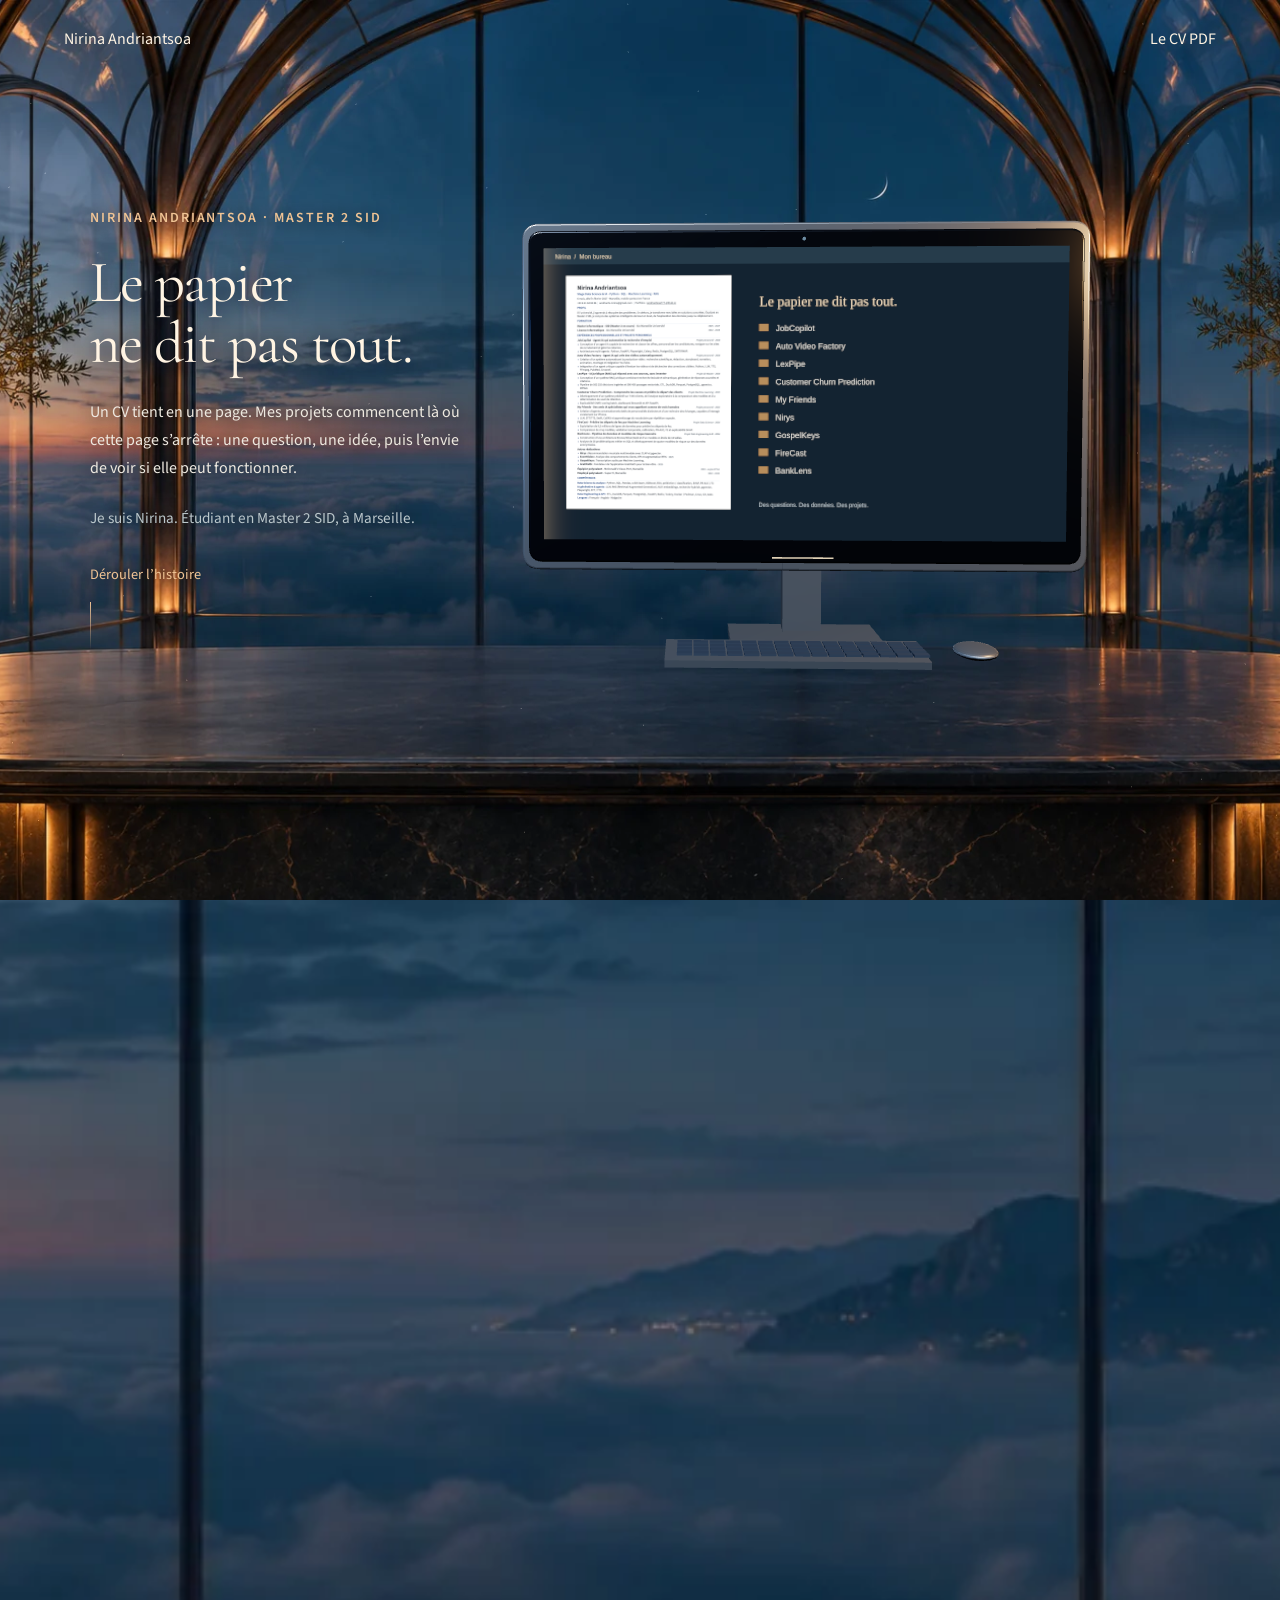
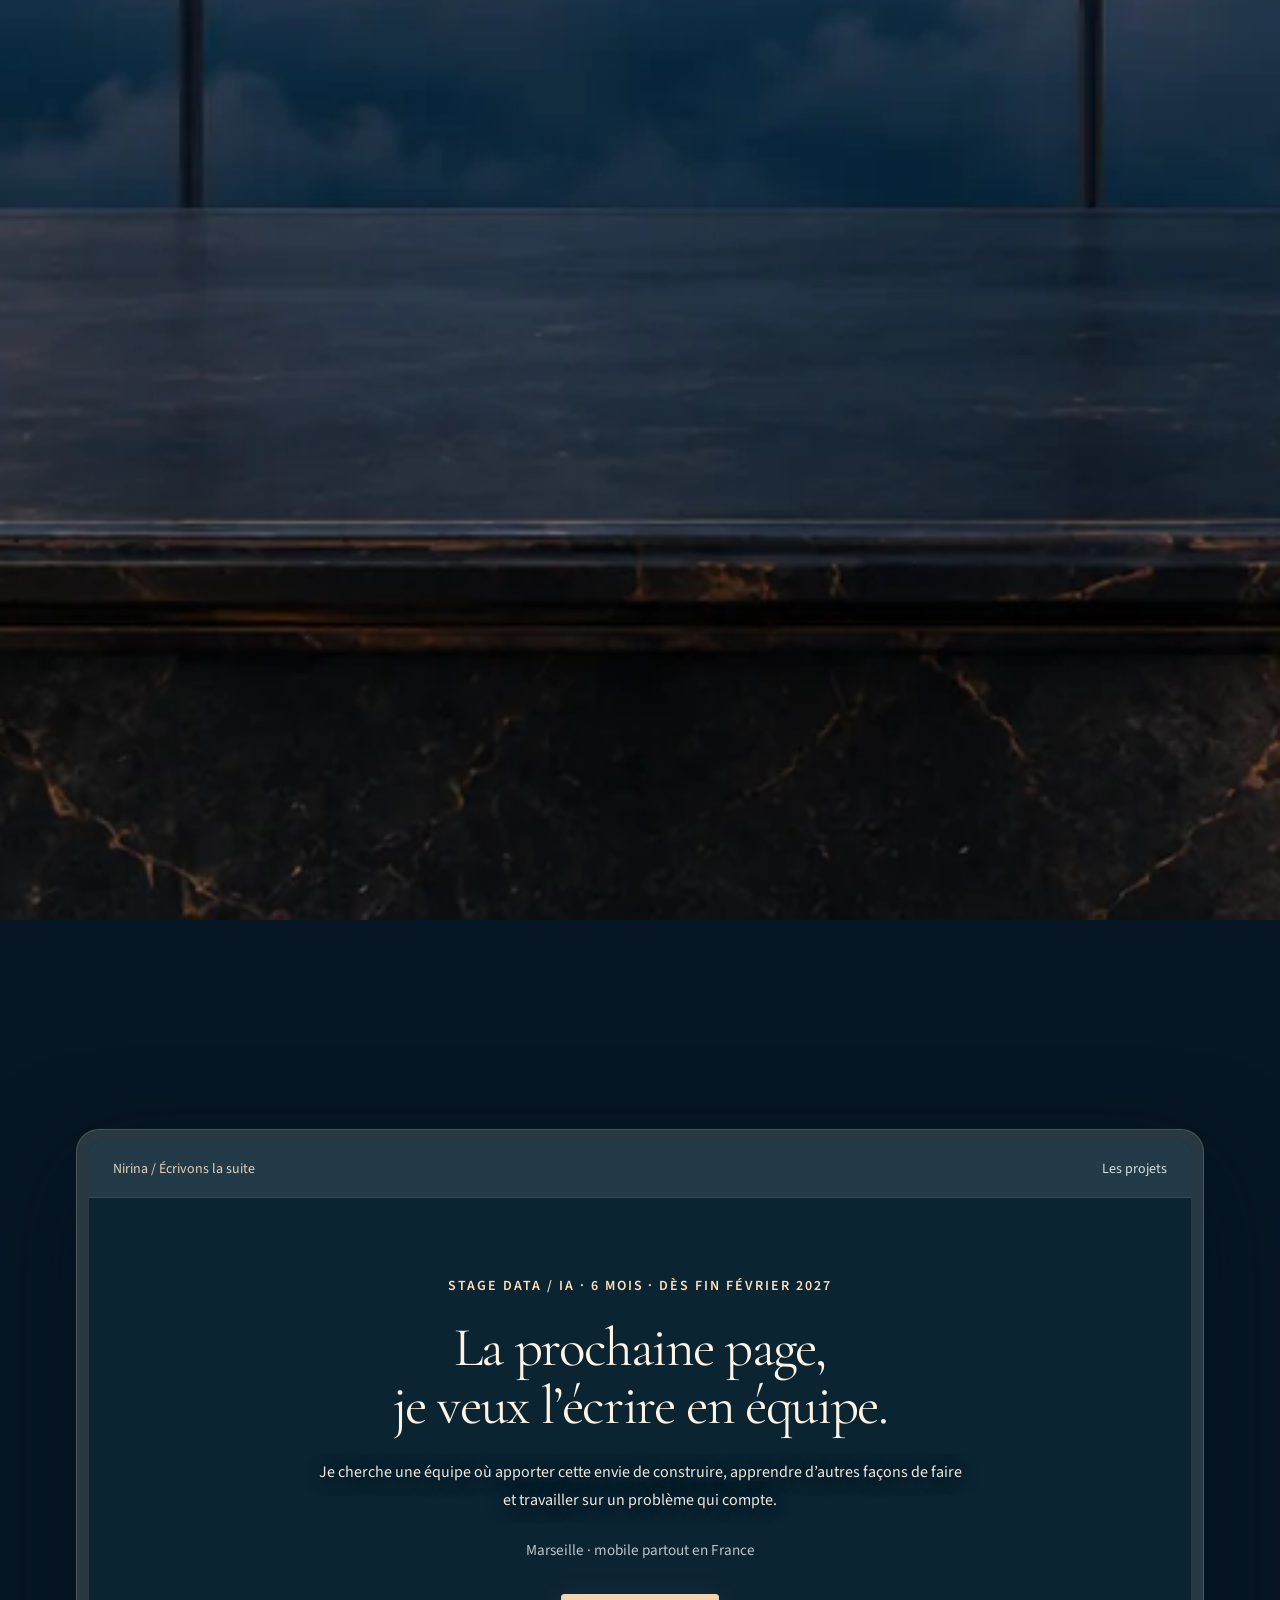
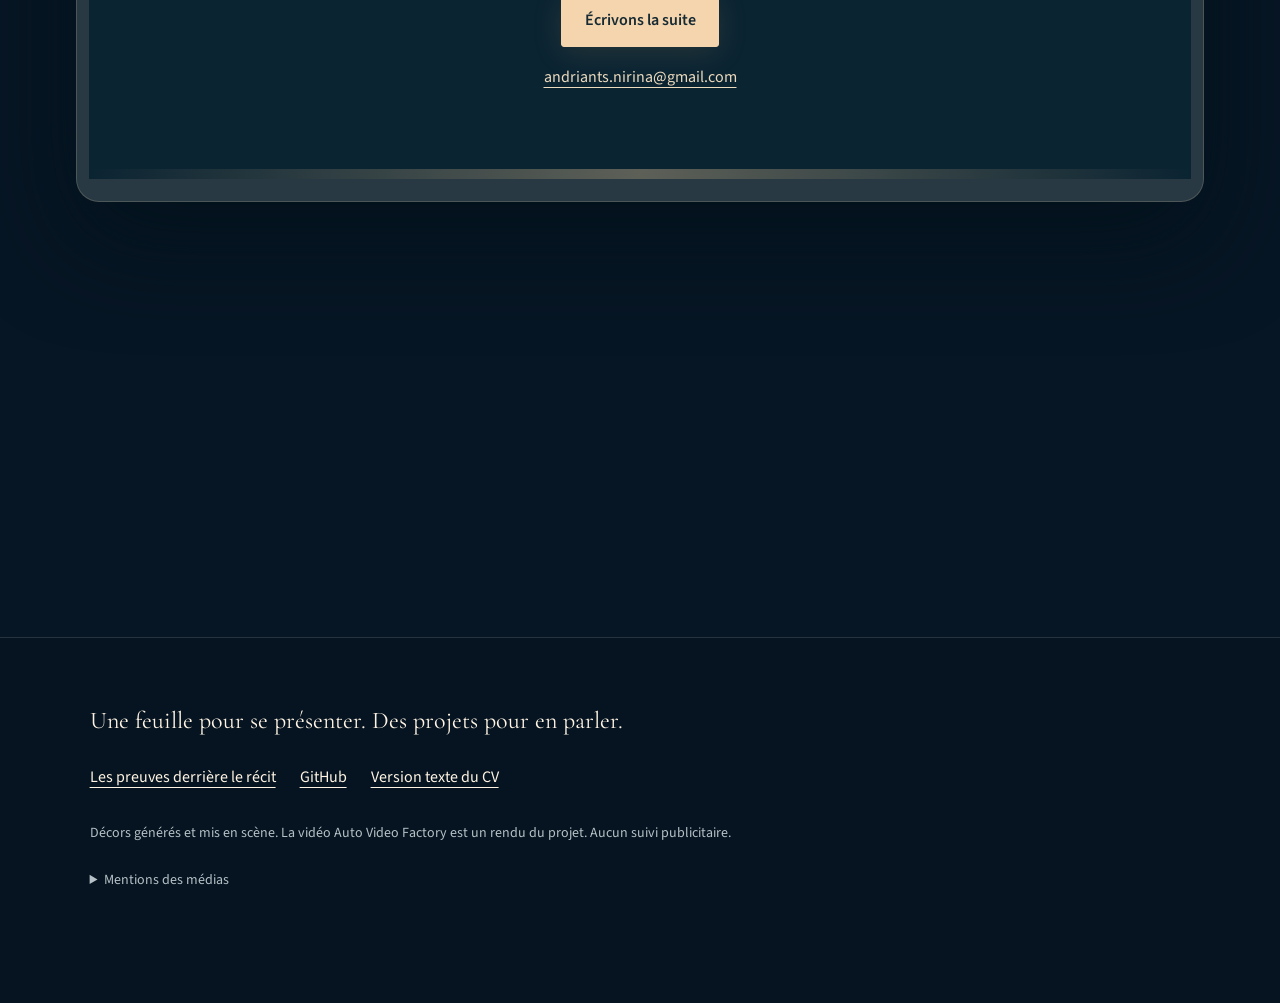
==== commit cf4d7c79: "Portfolio et CV - 27/11/2026" ====
--- a/index.html
+++ b/index.html
@@ -4,51 +4,51 @@
 <meta charset="utf-8"><meta name="viewport" content="width=device-width,initial-scale=1">
 <title>Nirina Andriantsoa — Une page. Tout un monde.</title>
 <meta name="description" content="Un récit photographique animé, de la nuit marseillaise au lever du jour : les questions, les projets Data et IA, puis la prochaine équipe de Nirina Andriantsoa.">
-<meta property="og:title" content="Nirina Andriantsoa — Une page. Tout un monde."><meta property="og:description" content="Un récit photographique animé, de la nuit marseillaise au lever du jour : les questions, les projets Data et IA, puis la prochaine équipe de Nirina Andriantsoa."><meta property="og:image" content="https://andriantsoa777.github.io/og.png?v=ebb6f70db942"><meta property="og:url" content="https://andriantsoa777.github.io/"><meta name="twitter:card" content="summary_large_image"><meta name="theme-color" content="#071624">
+<meta property="og:title" content="Nirina Andriantsoa — Une page. Tout un monde."><meta property="og:description" content="Un récit photographique animé, de la nuit marseillaise au lever du jour : les questions, les projets Data et IA, puis la prochaine équipe de Nirina Andriantsoa."><meta property="og:image" content="https://andriantsoa777.github.io/og.png?v=a71ff7dac3e1"><meta property="og:url" content="https://andriantsoa777.github.io/"><meta name="twitter:card" content="summary_large_image"><meta name="theme-color" content="#071624">
 <link rel="canonical" href="https://andriantsoa777.github.io/"><link rel="icon" href="data:image/svg+xml,%3Csvg xmlns='http://www.w3.org/2000/svg' viewBox='0 0 64 64'%3E%3Crect width='64' height='64' rx='14' fill='%23071624'/%3E%3Ctext x='32' y='44' text-anchor='middle' fill='%23efc394' font-family='serif' font-size='40'%3EN%3C/text%3E%3C/svg%3E">
-<link rel="preload" as="image" href="assets/cinema/observatory.webp?v=ebb6f70db942">
-<link rel="stylesheet" href="assets/site.css?v=ebb6f70db942">
+<link rel="preload" as="image" href="assets/cinema/observatory.webp?v=a71ff7dac3e1">
+<link rel="stylesheet" href="assets/site.css?v=a71ff7dac3e1">
 </head>
 <body>
 <a class="skip" href="#main">Aller au récit</a>
-<div class="atmosphere" aria-hidden="true" style="background-image:url('assets/cinema/observatory.webp?v=ebb6f70db942')"></div><canvas id="scene" aria-hidden="true"></canvas><div class="cinema-shade" aria-hidden="true"></div>
-<header class="top"><a class="signature" href="#depart">Nirina<span>Andriantsoa</span></a><nav aria-label="Navigation principale"><a href="#dossier" data-open-dossier>Les projets</a><a class="cv-link" href="CV_Nirina_Andriantsoa.pdf?v=ebb6f70db942">Le CV <span>PDF</span></a></nav></header>
+<div class="atmosphere" aria-hidden="true" style="background-image:url('assets/cinema/observatory.webp?v=a71ff7dac3e1')"></div><canvas id="scene" aria-hidden="true"></canvas><div class="cinema-shade" aria-hidden="true"></div>
+<header class="top"><a class="signature" href="#depart">Nirina<span>Andriantsoa</span></a><nav aria-label="Navigation principale"><a href="#dossier" data-open-dossier>Les projets</a><a class="cv-link" href="CV_Nirina_Andriantsoa.pdf?v=a71ff7dac3e1">Le CV <span>PDF</span></a></nav></header>
 <aside class="journey-rail" aria-label="Les étapes du récit"><span class="rail-line"><i id="rail-progress"></i></span><nav><a href="#depart" aria-label="Le point de départ" title="Le point de départ" aria-current="step"><span>Le point de départ</span></a><a href="#contact" aria-label="Le lever du jour" title="Le lever du jour"><span>Le lever du jour</span></a></nav></aside>
 <div class="scene-note" aria-hidden="true"><span id="scene-label">Le point de départ</span><span>Un récit en mouvement</span></div>
 
 <section id="depart" class="portal-entry" data-chapter="0">
  <div class="portal-environment" aria-hidden="true"></div><canvas id="portal-scene" class="portal-render" aria-hidden="true"></canvas>
- <div class="portal-toolbar"><span>Nirina Andriantsoa</span><a href="CV_Nirina_Andriantsoa.pdf?v=ebb6f70db942">Le CV PDF</a></div>
+ <div class="portal-toolbar"><span>Nirina Andriantsoa</span><a href="CV_Nirina_Andriantsoa.pdf?v=a71ff7dac3e1">Le CV PDF</a></div>
  <div class="portal-copy"><p class="eyebrow">Nirina Andriantsoa · Master 2 SID</p><h1>Le papier<br>ne dit pas tout.</h1><p class="story-text">Un CV tient en une page. Mes projets commencent là où cette page s’arrête : une question, une idée, puis l’envie de voir si elle peut fonctionner.</p><p class="aside">Je suis Nirina. Étudiant en Master 2 SID, à Marseille.</p><a class="begin" href="#desktop"><span>Dérouler l’histoire</span><i aria-hidden="true"></i></a></div>
- <div class="portal-static-monitor" aria-hidden="true"><img src="cv-preview.png?v=ebb6f70db942" alt=""></div>
+ <div class="portal-static-monitor" aria-hidden="true"><img src="cv-preview.png?v=a71ff7dac3e1" alt=""></div>
 </section>
 <section id="desktop" class="desktop" aria-labelledby="desktop-title">
  <div class="desktop-bar"><span>Mon bureau</span><a href="#depart">Revenir au début</a></div>
- <div class="desktop-content"><div class="cv-window"><div class="window-bar"><span>CV — Nirina Andriantsoa</span></div><a href="CV_Nirina_Andriantsoa.pdf?v=ebb6f70db942" aria-label="Lire le CV en PDF"><img src="cv-preview.png?v=ebb6f70db942" alt="CV de Nirina Andriantsoa. Version PDF et version texte accessibles depuis la navigation." width="794" height="1123"></a></div>
+ <div class="desktop-content"><div class="cv-window"><div class="window-bar"><span>CV — Nirina Andriantsoa</span></div><a href="CV_Nirina_Andriantsoa.pdf?v=a71ff7dac3e1" aria-label="Lire le CV en PDF"><img src="cv-preview.png?v=a71ff7dac3e1" alt="CV de Nirina Andriantsoa. Version PDF et version texte accessibles depuis la navigation." width="794" height="1123"></a></div>
  <div class="desktop-projects"><p class="eyebrow">Derrière la page</p><h2 id="desktop-title" tabindex="-1">Entrer dans un projet.</h2><p>Ouvre un dossier. Découvre le problème, ce que j’ai construit et les choix derrière le résultat.</p><div class="desktop-files">
  
- <a class="desktop-file" href="#projet-jobcopilot" data-open-project="jobcopilot"><span class="file-mark" aria-hidden="true"></span><span><strong>JobCopilot</strong><small>Agent IA</small></span><span class="file-action">Lire</span></a>
+ <a class="desktop-file" style="--i:3" href="#projet-jobcopilot" data-open-project="jobcopilot"><span class="file-mark" aria-hidden="true"></span><span><strong>JobCopilot</strong><small>Agent IA d’automatisation</small></span><span class="file-action">Lire</span></a>
  
- <a class="desktop-file" href="#projet-factory" data-open-project="factory"><span class="file-mark" aria-hidden="true"></span><span><strong>Auto Video Factory</strong><small>Pipeline multimodal</small></span><span class="file-action">Lire</span></a>
+ <a class="desktop-file" style="--i:4" href="#projet-factory" data-open-project="factory"><span class="file-mark" aria-hidden="true"></span><span><strong>Auto Video Factory</strong><small>Agent IA · vidéos automatiques</small></span><span class="file-action">Lire</span></a>
  
- <a class="desktop-file" href="#projet-lexpipe" data-open-project="lexpipe"><span class="file-mark" aria-hidden="true"></span><span><strong>LexPipe</strong><small>RAG &amp; Data Engineering</small></span><span class="file-action">Lire</span></a>
+ <a class="desktop-file" style="--i:5" href="#projet-lexpipe" data-open-project="lexpipe"><span class="file-mark" aria-hidden="true"></span><span><strong>LexPipe</strong><small>IA juridique · RAG</small></span><span class="file-action">Lire</span></a>
  
- <a class="desktop-file" href="#projet-churn" data-open-project="churn"><span class="file-mark" aria-hidden="true"></span><span><strong>Customer Churn Prediction</strong><small>Machine Learning · Prédiction</small></span><span class="file-action">Lire</span></a>
+ <a class="desktop-file" style="--i:6" href="#projet-churn" data-open-project="churn"><span class="file-mark" aria-hidden="true"></span><span><strong>Customer Churn Prediction</strong><small>Machine Learning · Prédiction</small></span><span class="file-action">Lire</span></a>
  
- <a class="desktop-file" href="#projet-friends" data-open-project="friends"><span class="file-mark" aria-hidden="true"></span><span><strong>My Friends</strong><small>IA conversationnelle · iOS</small></span><span class="file-action">Lire</span></a>
+ <a class="desktop-file" style="--i:7" href="#projet-friends" data-open-project="friends"><span class="file-mark" aria-hidden="true"></span><span><strong>My Friends</strong><small>Agents vocaux IA · iOS</small></span><span class="file-action">Lire</span></a>
  
- <a class="desktop-file" href="#projet-nirys" data-open-project="nirys"><span class="file-mark" aria-hidden="true"></span><span><strong>Nirys</strong><small>Recommandation · Audio</small></span><span class="file-action">Lire</span></a>
+ <a class="desktop-file" style="--i:8" href="#projet-nirys" data-open-project="nirys"><span class="file-mark" aria-hidden="true"></span><span><strong>Nirys</strong><small>IA de recommandation musicale</small></span><span class="file-action">Lire</span></a>
  
- <a class="desktop-file" href="#projet-gospelkeys" data-open-project="gospelkeys"><span class="file-mark" aria-hidden="true"></span><span><strong>GospelKeys</strong><small>Audio ML</small></span><span class="file-action">Lire</span></a>
+ <a class="desktop-file" style="--i:9" href="#projet-gospelkeys" data-open-project="gospelkeys"><span class="file-mark" aria-hidden="true"></span><span><strong>GospelKeys</strong><small>IA audio · transcription</small></span><span class="file-action">Lire</span></a>
  
- <a class="desktop-file" href="#projet-firecast" data-open-project="firecast"><span class="file-mark" aria-hidden="true"></span><span><strong>FireCast</strong><small>Data Science</small></span><span class="file-action">Lire</span></a>
+ <a class="desktop-file" style="--i:10" href="#projet-firecast" data-open-project="firecast"><span class="file-mark" aria-hidden="true"></span><span><strong>FireCast</strong><small>Data Science</small></span><span class="file-action">Lire</span></a>
  
- <a class="desktop-file" href="#projet-banklens" data-open-project="banklens"><span class="file-mark" aria-hidden="true"></span><span><strong>BankLens</strong><small>Data Engineering · SQL · BI</small></span><span class="file-action">Lire</span></a>
+ <a class="desktop-file" style="--i:11" href="#projet-banklens" data-open-project="banklens"><span class="file-mark" aria-hidden="true"></span><span><strong>BankLens</strong><small>Data Engineering · SQL · BI</small></span><span class="file-action">Lire</span></a>
  </div></div></div>
 </section>
 <main id="main" class="story">
 
-<section class="chapter arrival" id="contact" data-chapter="1" style="--chapter-accent:#ffe0ba;--shot:url('/assets/cinema/observatory.webp?v=ebb6f70db942')">
+<section class="chapter arrival" id="contact" data-chapter="1" style="--chapter-accent:#ffe0ba;--shot:url('/assets/cinema/observatory.webp?v=a71ff7dac3e1')">
  <div class="contact-monitor narrative-monitor"><div class="monitor-bar"><span>Nirina / Écrivons la suite</span><a href="#desktop">Les projets</a></div><div class="chapter-copy"><p class="eyebrow">Stage Data / IA · 6 mois · dès fin février 2027</p><h2 id="contact-title" tabindex="-1">La prochaine page,<br>je veux l’écrire en équipe.</h2><p class="story-text">Je cherche une équipe où apporter cette envie de construire, apprendre d’autres façons de faire et travailler sur un problème qui compte.</p><p class="aside">Marseille · mobile partout en France</p><div class="contact-actions"><a class="button" href="mailto:andriants.nirina@gmail.com?subject=La%20prochaine%20page%20%E2%80%94%20stage%20Data%20IA">Écrivons la suite</a></div><a class="email" href="mailto:andriants.nirina@gmail.com">andriants.nirina@gmail.com</a></div><div class="monitor-chin" aria-hidden="true"></div></div>
 </section>
 </main>
@@ -57,7 +57,7 @@
 
 <article id="projet-jobcopilot" class="project-sheet" data-project-sheet="jobcopilot" data-project-name="JobCopilot" data-shot="jobcopilot">
  <div class="project-cover"><span class="file-mark" aria-hidden="true"></span><span>JobCopilot / dossier de conception</span><span>Agent de candidature · déployé</span></div>
- <div class="project-hero"><div class="project-hero-copy"><p class="eyebrow">Agent IA</p><p class="project-name">JobCopilot</p><h2 class="project-title">Un agent qui recherche, prépare et postule pour moi.</h2><p class="project-role">Conception du workflow, développement des API et des agents, contrôles d’exécution et suivi des candidatures.</p><nav class="case-navigation" aria-label="Plan du dossier"><a href="#projet-jobcopilot-contexte">Contexte</a><a href="#projet-jobcopilot-mission">Objectif</a><a href="#projet-jobcopilot-architecture">Architecture</a><a href="#projet-jobcopilot-resultats">Résultats</a></nav></div><div class="project-cover-image" aria-hidden="true"><div class="project-architecture-preview"><p>Chaîne de traitement</p><ol><li>Collecter les offres</li><li>Évaluer la pertinence</li><li>Adapter et postuler</li><li>Suivre les réponses</li></ol></div></div></div>
+ <div class="project-hero"><div class="project-hero-copy"><p class="eyebrow">Agent IA d’automatisation</p><p class="project-name">JobCopilot</p><h2 class="project-title">Création d’un agent IA qui automatise ma recherche d’emploi.</h2><p class="project-role">Conception du workflow, développement des API et des agents, contrôles d’exécution et suivi des candidatures.</p><nav class="case-navigation" aria-label="Plan du dossier"><a href="#projet-jobcopilot-contexte">Contexte</a><a href="#projet-jobcopilot-mission">Objectif</a><a href="#projet-jobcopilot-architecture">Architecture</a><a href="#projet-jobcopilot-resultats">Résultats</a></nav></div><div class="project-cover-image" aria-hidden="true"><div class="project-architecture-preview"><p>Chaîne de traitement</p><ol><li>Collecter les offres</li><li>Évaluer la pertinence</li><li>Adapter et postuler</li><li>Suivre les réponses</li></ol></div></div></div>
  <div class="project-reading">
  <section id="projet-jobcopilot-contexte"><p class="eyebrow">Contexte</p><h3>Le besoin à l’origine du projet.</h3><p>Chercher un stage, c&#39;est des centaines d&#39;offres sur des dizaines de sites, et des formulaires tous différents.</p></section>
  <section id="projet-jobcopilot-mission"><p class="eyebrow">Objectif</p><h3>La mission que je me suis donnée.</h3><p>Déléguer la recherche de stage à un agent capable de sélectionner les offres, adapter le dossier, envoyer les candidatures et suivre les réponses dans un workflow unique.</p></section>
@@ -71,11 +71,11 @@
 
 <article id="projet-factory" class="project-sheet" data-project-sheet="factory" data-project-name="Auto Video Factory" data-shot="factory">
  <div class="project-cover"><span class="file-mark" aria-hidden="true"></span><span>Auto Video Factory / dossier de conception</span><span>Production vidéo automatisée</span></div>
- <div class="project-hero"><div class="project-hero-copy"><p class="eyebrow">Pipeline multimodal</p><p class="project-name">Auto Video Factory</p><h2 class="project-title">Un sujet entre. Une vidéo en sort.</h2><p class="project-role">Conception de l’orchestration, intégration des sources et des médias, synchronisation et contrôles du rendu final.</p><nav class="case-navigation" aria-label="Plan du dossier"><a href="#projet-factory-contexte">Contexte</a><a href="#projet-factory-mission">Objectif</a><a href="#projet-factory-architecture">Architecture</a><a href="#projet-factory-resultats">Résultats</a></nav></div><div class="project-cover-image" aria-hidden="true"><div class="project-architecture-preview"><p>Chaîne de traitement</p><ol><li>Rechercher les sources</li><li>Écrire et faire parler</li><li>Assembler les scènes</li><li>Critiquer et reprendre</li></ol></div></div></div>
+ <div class="project-hero"><div class="project-hero-copy"><p class="eyebrow">Agent IA · vidéos automatiques</p><p class="project-name">Auto Video Factory</p><h2 class="project-title">Création d’un agent IA qui produit des vidéos automatiquement.</h2><p class="project-role">Conception de l’orchestration, intégration des sources et des médias, synchronisation et contrôles du rendu final.</p><nav class="case-navigation" aria-label="Plan du dossier"><a href="#projet-factory-contexte">Contexte</a><a href="#projet-factory-mission">Objectif</a><a href="#projet-factory-architecture">Architecture</a><a href="#projet-factory-resultats">Résultats</a></nav></div><div class="project-cover-image" aria-hidden="true"><div class="project-architecture-preview"><p>Chaîne de traitement</p><ol><li>Rechercher les sources</li><li>Écrire et faire parler</li><li>Assembler les scènes</li><li>Critiquer et reprendre</li></ol></div></div></div>
  <div class="project-reading">
  <section id="projet-factory-contexte"><p class="eyebrow">Contexte</p><h3>Le besoin à l’origine du projet.</h3><p>Une vidéo de vulgarisation demande des heures de recherche, d&#39;écriture, de voix et de montage — et une seule erreur ruine la confiance.</p></section>
  <section id="projet-factory-mission"><p class="eyebrow">Objectif</p><h3>La mission que je me suis donnée.</h3><p>Automatiser la fabrication d’une vidéo : recherche, écriture, storyboard, voix, animation, montage et contrôle du fichier final.</p></section>
- <section class="project-film" aria-label="Vidéo du projet Auto Video Factory"><p class="eyebrow">1 min 31</p><h3>Et si le Soleil s’éteignait d’un coup ?</h3><video controls playsinline preload="none" width="1080" height="1920" poster="assets/video/chronique-poster.png?v=ebb6f70db942" aria-label="Et si le Soleil s’éteignait d’un coup ?"><source src="assets/video/chronique-du-savoir-yFWCfXth5ss.mp4?v=ebb6f70db942" type="video/mp4"><track kind="captions" src="assets/video/chronique-fr.vtt?v=ebb6f70db942" srclang="fr" label="Français"><p><a href="assets/video/chronique-du-savoir-yFWCfXth5ss.mp4">Lire le film</a></p></video></section>
+ <section class="project-film" aria-label="Vidéo du projet Auto Video Factory"><p class="eyebrow">1 min 31</p><h3>Et si le Soleil s’éteignait d’un coup ?</h3><video controls playsinline preload="none" width="1080" height="1920" poster="assets/video/chronique-poster.png?v=a71ff7dac3e1" aria-label="Et si le Soleil s’éteignait d’un coup ?"><source src="assets/video/chronique-du-savoir-yFWCfXth5ss.mp4?v=a71ff7dac3e1" type="video/mp4"><track kind="captions" src="assets/video/chronique-fr.vtt?v=a71ff7dac3e1" srclang="fr" label="Français"><p><a href="assets/video/chronique-du-savoir-yFWCfXth5ss.mp4">Lire le film</a></p></video></section>
  <section class="case-actions"><p class="eyebrow">Réalisation</p><h3>Les briques que j’ai reliées.</h3><ul class="project-built"><li>Recherche de sujets et de sources, rédaction du script et préparation du storyboard avec rattachement des affirmations à leurs références.</li><li>Génération de la voix TTS, sélection des médias, animation et montage FFmpeg synchronisé sur l’audio.</li><li>Video Critic sur le fichier rendu, réparation ciblée, checkpoints de reprise et mémoire des erreurs.</li><li>Planification de la production et intégration de la publication YouTube avec registre anti-doublon.</li></ul><p class="project-stack">Python · LLM · PubMed / Crossref · TTS · Whisper · FFmpeg</p></section>
  <section id="projet-factory-architecture" class="case-architecture"><p class="eyebrow">Architecture technique</p><h3>Le chemin des données,<br>étape par étape.</h3><p class="architecture-intro">Une entrée, une transformation, une sortie : chaque étape a une responsabilité dans le système.</p><div class="technical-stages"><details class="technical-stage" open><summary><span>Rechercher et documenter</span><small>Un dossier documentaire pour préparer le script.</small></summary><dl><dt>Entrée</dt><dd>Un sujet et une question à expliquer.</dd><dt>Traitement</dt><dd>Recherche dans PubMed / Crossref et rattachement des affirmations à leurs sources.</dd><dt>Sortie</dt><dd>Un dossier documentaire pour préparer le script.</dd><dt>Choix technique</dt><dd>Distinguer une source identifiée d’une affirmation simplement générée.</dd></dl></details><details class="technical-stage"><summary><span>Écrire et synchroniser</span><small>Un récit et des repères temporels.</small></summary><dl><dt>Entrée</dt><dd>Le dossier documentaire et le déroulé narratif.</dd><dt>Traitement</dt><dd>Préparation du script et de la voix TTS ; prise en compte des durées audio réelles.</dd><dt>Sortie</dt><dd>Un récit et des repères temporels.</dd><dt>Choix technique</dt><dd>Faire suivre le montage à ce qui est réellement prononcé.</dd></dl></details><details class="technical-stage"><summary><span>Composer et rendre</span><small>Un fichier vidéo consultable.</small></summary><dl><dt>Entrée</dt><dd>La voix, les médias et les descriptions de scènes.</dd><dt>Traitement</dt><dd>Assemblage, animation et montage avec les outils de rendu du projet, dont FFmpeg.</dd><dt>Sortie</dt><dd>Un fichier vidéo consultable.</dd><dt>Choix technique</dt><dd>Évaluer un objet final, pas seulement les intentions du scénario.</dd></dl></details><details class="technical-stage"><summary><span>Contrôler et reprendre</span><small>Une version à relire avant publication.</small></summary><dl><dt>Entrée</dt><dd>Le fichier rendu et les critères de qualité.</dd><dt>Traitement</dt><dd>Critique du résultat, repérage des scènes à corriger et nouvelle réalisation.</dd><dt>Sortie</dt><dd>Une version à relire avant publication.</dd><dt>Choix technique</dt><dd>Boucler sur les défauts observés sans confondre automatisation et validation scientifique.</dd></dl></details></div><div class="engineering-choice"><h4>Pourquoi cette architecture ?</h4><p>La timeline est calculée à partir des durées audio réelles. Chaque scène conserve ses médias et ses paramètres de réalisation. Après le rendu, le Video Critic analyse le MP4 ; le Repair Agent reprend les scènes signalées à partir des checkpoints, sans relancer toute la production.</p></div></section>
  <section id="projet-factory-resultats" class="case-results"><p class="eyebrow">Résultats</p><h3>Le résultat.</h3><p>Auto Video Factory crée mes vidéos : il recherche les sources, écrit le script, génère la voix, compose les scènes et assemble le film. La production s’exécute en tâches persistantes, avec contrôle du rendu et reprise ciblée des scènes. Un même système relie création éditoriale, réalisation et diffusion.</p><ul class="result-signals"><li>Création automatisée</li><li>Timeline synchronisée à la voix</li><li>Video Critic et Repair Agent</li></ul></section>
@@ -85,7 +85,7 @@
 
 <article id="projet-lexpipe" class="project-sheet" data-project-sheet="lexpipe" data-project-name="LexPipe" data-shot="lexpipe">
  <div class="project-cover"><span class="file-mark" aria-hidden="true"></span><span>LexPipe / dossier de conception</span><span>Projet de Master · corpus local</span></div>
- <div class="project-hero"><div class="project-hero-copy"><p class="eyebrow">RAG &amp; Data Engineering</p><p class="project-name">LexPipe</p><h2 class="project-title">Retrouver la bonne décision. Justifier chaque réponse.</h2><p class="project-role">Pipeline d’ingestion, préparation du corpus, indexation, recherche hybride et interface de consultation.</p><nav class="case-navigation" aria-label="Plan du dossier"><a href="#projet-lexpipe-contexte">Contexte</a><a href="#projet-lexpipe-mission">Objectif</a><a href="#projet-lexpipe-architecture">Architecture</a><a href="#projet-lexpipe-resultats">Résultats</a></nav></div><div class="project-cover-image" aria-hidden="true"><div class="project-architecture-preview"><p>Chaîne de traitement</p><ol><li>Ingestion Judilibre</li><li>Normalisation Parquet</li><li>Indexation hybride</li><li>Réponse sourcée</li></ol></div></div></div>
+ <div class="project-hero"><div class="project-hero-copy"><p class="eyebrow">IA juridique · RAG</p><p class="project-name">LexPipe</p><h2 class="project-title">Une IA juridique qui répond de façon sûre, sourcée et sans inventer.</h2><p class="project-role">Pipeline d’ingestion, préparation du corpus, indexation, recherche hybride et interface de consultation.</p><nav class="case-navigation" aria-label="Plan du dossier"><a href="#projet-lexpipe-contexte">Contexte</a><a href="#projet-lexpipe-mission">Objectif</a><a href="#projet-lexpipe-architecture">Architecture</a><a href="#projet-lexpipe-resultats">Résultats</a></nav></div><div class="project-cover-image" aria-hidden="true"><div class="project-architecture-preview"><p>Chaîne de traitement</p><ol><li>Ingestion Judilibre</li><li>Normalisation Parquet</li><li>Indexation hybride</li><li>Réponse sourcée</li></ol></div></div></div>
  <div class="project-reading">
  <section id="projet-lexpipe-contexte"><p class="eyebrow">Contexte</p><h3>Le besoin à l’origine du projet.</h3><p>Retrouver une décision pertinente dans un corpus de jurisprudence massif demande de rapprocher les termes juridiques, le sens de la question et les références des textes.</p></section>
  <section id="projet-lexpipe-mission"><p class="eyebrow">Objectif</p><h3>La mission que je me suis donnée.</h3><p>Construire un moteur RAG de jurisprudence qui retrouve les passages pertinents, expose ses sources et sait ne pas répondre lorsque le corpus ne fournit pas de preuve.</p></section>
@@ -99,7 +99,7 @@
 
 <article id="projet-churn" class="project-sheet" data-project-sheet="churn" data-project-name="Customer Churn Prediction" data-shot="firecast">
  <div class="project-cover"><span class="file-mark" aria-hidden="true"></span><span>Customer Churn Prediction / dossier de conception</span><span>Projet personnel · Machine Learning</span></div>
- <div class="project-hero"><div class="project-hero-copy"><p class="eyebrow">Machine Learning · Prédiction</p><p class="project-name">Customer Churn Prediction</p><h2 class="project-title">Du risque de départ à une décision de rétention argumentée.</h2><p class="project-role">Préparation des données, exploration, comparaison des modèles, réglage du seuil et interfaces de restitution.</p><nav class="case-navigation" aria-label="Plan du dossier"><a href="#projet-churn-contexte">Contexte</a><a href="#projet-churn-mission">Objectif</a><a href="#projet-churn-architecture">Architecture</a><a href="#projet-churn-resultats">Résultats</a></nav></div><div class="project-cover-image" aria-hidden="true"><div class="project-architecture-preview"><p>Chaîne de traitement</p><ol><li>Préparer et explorer</li><li>Comparer les modèles</li><li>Expliquer et régler le seuil</li><li>Servir les prédictions</li></ol></div></div></div>
+ <div class="project-hero"><div class="project-hero-copy"><p class="eyebrow">Machine Learning · Prédiction</p><p class="project-name">Customer Churn Prediction</p><h2 class="project-title">Comprendre pourquoi les clients partent, et prédire leur départ.</h2><p class="project-role">Préparation des données, exploration, comparaison des modèles, réglage du seuil et interfaces de restitution.</p><nav class="case-navigation" aria-label="Plan du dossier"><a href="#projet-churn-contexte">Contexte</a><a href="#projet-churn-mission">Objectif</a><a href="#projet-churn-architecture">Architecture</a><a href="#projet-churn-resultats">Résultats</a></nav></div><div class="project-cover-image" aria-hidden="true"><div class="project-architecture-preview"><p>Chaîne de traitement</p><ol><li>Préparer et explorer</li><li>Comparer les modèles</li><li>Expliquer et régler le seuil</li><li>Servir les prédictions</li></ol></div></div></div>
  <div class="project-reading">
  <section id="projet-churn-contexte"><p class="eyebrow">Contexte</p><h3>Le besoin à l’origine du projet.</h3><p>Détecter les clients susceptibles de partir pour prioriser les actions de rétention, sans confondre un score de risque avec une décision métier.</p></section>
  <section id="projet-churn-mission"><p class="eyebrow">Objectif</p><h3>La mission que je me suis donnée.</h3><p>Construire une chaîne de classification du churn, expliquer les facteurs associés au risque et rendre le score utilisable en batch comme par API.</p></section>
@@ -113,7 +113,7 @@
 
 <article id="projet-friends" class="project-sheet" data-project-sheet="friends" data-project-name="My Friends" data-shot="friends">
  <div class="project-cover"><span class="file-mark" aria-hidden="true"></span><span>My Friends / dossier de conception</span><span>Application personnelle · iPhone</span></div>
- <div class="project-hero"><div class="project-hero-copy"><p class="eyebrow">IA conversationnelle · iOS</p><p class="project-name">My Friends</p><h2 class="project-title">Faire dialoguer une voix, une personnalité et une mémoire.</h2><p class="project-role">Conception des personnages, logique conversationnelle et mémoire, intégration de la voix et de l’expérience iOS.</p><nav class="case-navigation" aria-label="Plan du dossier"><a href="#projet-friends-contexte">Contexte</a><a href="#projet-friends-mission">Objectif</a><a href="#projet-friends-architecture">Architecture</a><a href="#projet-friends-resultats">Résultats</a></nav></div><div class="project-cover-image" aria-hidden="true"><div class="project-architecture-preview"><p>Chaîne de traitement</p><ol><li>Définir le personnage</li><li>Retrouver la mémoire</li><li>Dialoguer par la voix</li><li>Conserver le contexte</li></ol></div></div></div>
+ <div class="project-hero"><div class="project-hero-copy"><p class="eyebrow">Agents vocaux IA · iOS</p><p class="project-name">My Friends</p><h2 class="project-title">Des amis IA spécialistes qui vous appellent et parlent comme de vrais humains.</h2><p class="project-role">Conception des personnages, logique conversationnelle et mémoire, intégration de la voix et de l’expérience iOS.</p><nav class="case-navigation" aria-label="Plan du dossier"><a href="#projet-friends-contexte">Contexte</a><a href="#projet-friends-mission">Objectif</a><a href="#projet-friends-architecture">Architecture</a><a href="#projet-friends-resultats">Résultats</a></nav></div><div class="project-cover-image" aria-hidden="true"><div class="project-architecture-preview"><p>Chaîne de traitement</p><ol><li>Définir le personnage</li><li>Retrouver la mémoire</li><li>Dialoguer par la voix</li><li>Conserver le contexte</li></ol></div></div></div>
  <div class="project-reading">
  <section id="projet-friends-contexte"><p class="eyebrow">Contexte</p><h3>Le besoin à l’origine du projet.</h3><p>On progresse en anglais en parlant tous les jours. Les applications font réciter ; personne ne vous appelle.</p></section>
  <section id="projet-friends-mission"><p class="eyebrow">Objectif</p><h3>La mission que je me suis donnée.</h3><p>Créer une pratique conversationnelle de l’anglais où des personnages fictifs gardent le contexte des échanges et peuvent interagir par messages vocaux et appels iPhone.</p></section>
@@ -127,7 +127,7 @@
 
 <article id="projet-nirys" class="project-sheet" data-project-sheet="nirys" data-project-name="Nirys" data-shot="nirys">
  <div class="project-cover"><span class="file-mark" aria-hidden="true"></span><span>Nirys / dossier de conception</span><span>Application personnelle · audio</span></div>
- <div class="project-hero"><div class="project-hero-copy"><p class="eyebrow">Recommandation · Audio</p><p class="project-name">Nirys</p><h2 class="project-title">Relier les goûts, le son et le contexte d’écoute.</h2><p class="project-role">Architecture du moteur de recommandation, intégration audio / vision et restitution dans l’application.</p><nav class="case-navigation" aria-label="Plan du dossier"><a href="#projet-nirys-contexte">Contexte</a><a href="#projet-nirys-mission">Objectif</a><a href="#projet-nirys-architecture">Architecture</a><a href="#projet-nirys-resultats">Résultats</a></nav></div><div class="project-cover-image" aria-hidden="true"><div class="project-architecture-preview"><p>Chaîne de traitement</p><ol><li>Générer des candidats</li><li>Classer les morceaux</li><li>Diversifier</li><li>Explorer</li></ol></div></div></div>
+ <div class="project-hero"><div class="project-hero-copy"><p class="eyebrow">IA de recommandation musicale</p><p class="project-name">Nirys</p><h2 class="project-title">Une IA qui recommande la musique selon vos goûts et votre ambiance.</h2><p class="project-role">Architecture du moteur de recommandation, intégration audio / vision et restitution dans l’application.</p><nav class="case-navigation" aria-label="Plan du dossier"><a href="#projet-nirys-contexte">Contexte</a><a href="#projet-nirys-mission">Objectif</a><a href="#projet-nirys-architecture">Architecture</a><a href="#projet-nirys-resultats">Résultats</a></nav></div><div class="project-cover-image" aria-hidden="true"><div class="project-architecture-preview"><p>Chaîne de traitement</p><ol><li>Générer des candidats</li><li>Classer les morceaux</li><li>Diversifier</li><li>Explorer</li></ol></div></div></div>
  <div class="project-reading">
  <section id="projet-nirys-contexte"><p class="eyebrow">Contexte</p><h3>Le besoin à l’origine du projet.</h3><p>Les recommandations tournent en rond : toujours les mêmes artistes, jamais la surprise juste.</p></section>
  <section id="projet-nirys-mission"><p class="eyebrow">Objectif</p><h3>La mission que je me suis donnée.</h3><p>Construire une recommandation musicale qui exploite les écoutes, analyse le signal audio et peut relier une image à une ambiance d’écoute.</p></section>
@@ -141,7 +141,7 @@
 
 <article id="projet-gospelkeys" class="project-sheet" data-project-sheet="gospelkeys" data-project-name="GospelKeys" data-shot="nirys">
  <div class="project-cover"><span class="file-mark" aria-hidden="true"></span><span>GospelKeys / dossier de conception</span><span>Audio ML · transcription polyphonique</span></div>
- <div class="project-hero"><div class="project-hero-copy"><p class="eyebrow">Audio ML</p><p class="project-name">GospelKeys</p><h2 class="project-title">De l’enregistrement aux notes, aux accords et aux instruments.</h2><p class="project-role">Assemblage du pipeline audio, fusion des transcriptions et restitution des notes et accords.</p><nav class="case-navigation" aria-label="Plan du dossier"><a href="#projet-gospelkeys-contexte">Contexte</a><a href="#projet-gospelkeys-mission">Objectif</a><a href="#projet-gospelkeys-architecture">Architecture</a><a href="#projet-gospelkeys-resultats">Résultats</a></nav></div><div class="project-cover-image" aria-hidden="true"><div class="project-architecture-preview"><p>Chaîne de traitement</p><ol><li>Isoler le piano</li><li>Transcrire les notes</li><li>Croiser les modèles</li><li>Expliquer les accords</li></ol></div></div></div>
+ <div class="project-hero"><div class="project-hero-copy"><p class="eyebrow">IA audio · transcription</p><p class="project-name">GospelKeys</p><h2 class="project-title">Une IA qui transcrit le piano : notes, accords et instruments.</h2><p class="project-role">Assemblage du pipeline audio, fusion des transcriptions et restitution des notes et accords.</p><nav class="case-navigation" aria-label="Plan du dossier"><a href="#projet-gospelkeys-contexte">Contexte</a><a href="#projet-gospelkeys-mission">Objectif</a><a href="#projet-gospelkeys-architecture">Architecture</a><a href="#projet-gospelkeys-resultats">Résultats</a></nav></div><div class="project-cover-image" aria-hidden="true"><div class="project-architecture-preview"><p>Chaîne de traitement</p><ol><li>Isoler le piano</li><li>Transcrire les notes</li><li>Croiser les modèles</li><li>Expliquer les accords</li></ol></div></div></div>
  <div class="project-reading">
  <section id="projet-gospelkeys-contexte"><p class="eyebrow">Contexte</p><h3>Le besoin à l’origine du projet.</h3><p>Apprendre un morceau à l&#39;oreille prend des semaines ; les partitions de gospel n&#39;existent presque pas.</p></section>
  <section id="projet-gospelkeys-mission"><p class="eyebrow">Objectif</p><h3>La mission que je me suis donnée.</h3><p>Aider à comprendre et rejouer une partie de piano en séparant le signal, en croisant les transcriptions et en exposant l’incertitude sur les notes et accords.</p></section>
@@ -155,7 +155,7 @@
 
 <article id="projet-firecast" class="project-sheet" data-project-sheet="firecast" data-project-name="FireCast" data-shot="firecast">
  <div class="project-cover"><span class="file-mark" aria-hidden="true"></span><span>FireCast / dossier de conception</span><span>Projet data · résultats publics</span></div>
- <div class="project-hero"><div class="project-hero-copy"><p class="eyebrow">Data Science</p><p class="project-name">FireCast</p><h2 class="project-title">Prédire le risque d’incendie. Expliquer ses facteurs.</h2><p class="project-role">Préparation des séquences, définition de l’évaluation, comparaison, calibration et restitution des résultats.</p><nav class="case-navigation" aria-label="Plan du dossier"><a href="#projet-firecast-contexte">Contexte</a><a href="#projet-firecast-mission">Objectif</a><a href="#projet-firecast-architecture">Architecture</a><a href="#projet-firecast-resultats">Résultats</a></nav></div><div class="project-cover-image" aria-hidden="true"><div class="project-architecture-preview"><p>Chaîne de traitement</p><ol><li>Préparer les séquences</li><li>Séparer les événements</li><li>Comparer et calibrer</li><li>Expliquer les résultats</li></ol></div></div></div>
+ <div class="project-hero"><div class="project-hero-copy"><p class="eyebrow">Data Science</p><p class="project-name">FireCast</p><h2 class="project-title">Prédire les départs de feu, et expliquer pourquoi.</h2><p class="project-role">Préparation des séquences, définition de l’évaluation, comparaison, calibration et restitution des résultats.</p><nav class="case-navigation" aria-label="Plan du dossier"><a href="#projet-firecast-contexte">Contexte</a><a href="#projet-firecast-mission">Objectif</a><a href="#projet-firecast-architecture">Architecture</a><a href="#projet-firecast-resultats">Résultats</a></nav></div><div class="project-cover-image" aria-hidden="true"><div class="project-architecture-preview"><p>Chaîne de traitement</p><ol><li>Préparer les séquences</li><li>Séparer les événements</li><li>Comparer et calibrer</li><li>Expliquer les résultats</li></ol></div></div></div>
  <div class="project-reading">
  <section id="projet-firecast-contexte"><p class="eyebrow">Contexte</p><h3>Le besoin à l’origine du projet.</h3><p>Avec des données temporelles, laisser le futur fuiter dans l&#39;entraînement donne des scores parfaits… et faux.</p></section>
  <section id="projet-firecast-mission"><p class="eyebrow">Objectif</p><h3>La mission que je me suis donnée.</h3><p>Comparer des modèles de prédiction des départs de feu à partir des données météo avec un protocole temporel qui limite la fuite d’information.</p></section>
@@ -169,7 +169,7 @@
 
 <article id="projet-banklens" class="project-sheet" data-project-sheet="banklens" data-project-name="BankLens" data-shot="firecast">
  <div class="project-cover"><span class="file-mark" aria-hidden="true"></span><span>BankLens / dossier de conception</span><span>Projet personnel · Données bancaires de recherche</span></div>
- <div class="project-hero"><div class="project-hero-copy"><p class="eyebrow">Data Engineering · SQL · BI</p><p class="project-name">BankLens</p><h2 class="project-title">Relier la qualité des données à la décision métier.</h2><p class="project-role">Pipeline de données, contrôles qualité, modèle en étoile, analyses SQL et tableaux de bord.</p><nav class="case-navigation" aria-label="Plan du dossier"><a href="#projet-banklens-contexte">Contexte</a><a href="#projet-banklens-mission">Objectif</a><a href="#projet-banklens-architecture">Architecture</a><a href="#projet-banklens-resultats">Résultats</a></nav></div><div class="project-cover-image" aria-hidden="true"><div class="project-architecture-preview"><p>Chaîne de traitement</p><ol><li>Ingestion bronze</li><li>Qualité silver</li><li>Modèle gold</li><li>Questions SQL et modèles</li></ol></div></div></div>
+ <div class="project-hero"><div class="project-hero-copy"><p class="eyebrow">Data Engineering · SQL · BI</p><p class="project-name">BankLens</p><h2 class="project-title">Des données bancaires brutes aux modèles de risque.</h2><p class="project-role">Pipeline de données, contrôles qualité, modèle en étoile, analyses SQL et tableaux de bord.</p><nav class="case-navigation" aria-label="Plan du dossier"><a href="#projet-banklens-contexte">Contexte</a><a href="#projet-banklens-mission">Objectif</a><a href="#projet-banklens-architecture">Architecture</a><a href="#projet-banklens-resultats">Résultats</a></nav></div><div class="project-cover-image" aria-hidden="true"><div class="project-architecture-preview"><p>Chaîne de traitement</p><ol><li>Ingestion bronze</li><li>Qualité silver</li><li>Modèle gold</li><li>Questions SQL et modèles</li></ol></div></div></div>
  <div class="project-reading">
  <section id="projet-banklens-contexte"><p class="eyebrow">Contexte</p><h3>Le besoin à l’origine du projet.</h3><p>Des données bancaires dispersées ne deviennent utiles que lorsque les chiffres sont fiables, les définitions explicites et les questions métier bien posées.</p></section>
  <section id="projet-banklens-mission"><p class="eyebrow">Objectif</p><h3>La mission que je me suis donnée.</h3><p>Passer de données bancaires publiques hétérogènes à des indicateurs fiables, des questions SQL documentées et des modèles de risque évaluables.</p></section>
@@ -183,9 +183,9 @@
 
 <p class="dossier-contact"><a href="tel:+33621638286">+33 6 21 63 82 86</a> · <a href="mailto:andriants.nirina@gmail.com">andriants.nirina@gmail.com</a></p>
 </div></details>
-<template id="project-index"><section class="project-index"><p class="eyebrow">Derrière la page</p><h2 class="project-title">Les dossiers.</h2><p>Le problème, la construction, les choix techniques. Chaque projet a son histoire.</p><nav aria-label="Choisir un dossier"><a class="desktop-file" href="#projet-jobcopilot" data-open-project="jobcopilot"><span class="file-mark" aria-hidden="true"></span><span><strong>JobCopilot</strong><small>Agent IA</small></span><span class="file-action">Lire</span></a><a class="desktop-file" href="#projet-factory" data-open-project="factory"><span class="file-mark" aria-hidden="true"></span><span><strong>Auto Video Factory</strong><small>Pipeline multimodal</small></span><span class="file-action">Lire</span></a><a class="desktop-file" href="#projet-lexpipe" data-open-project="lexpipe"><span class="file-mark" aria-hidden="true"></span><span><strong>LexPipe</strong><small>RAG &amp; Data Engineering</small></span><span class="file-action">Lire</span></a><a class="desktop-file" href="#projet-churn" data-open-project="churn"><span class="file-mark" aria-hidden="true"></span><span><strong>Customer Churn Prediction</strong><small>Machine Learning · Prédiction</small></span><span class="file-action">Lire</span></a><a class="desktop-file" href="#projet-friends" data-open-project="friends"><span class="file-mark" aria-hidden="true"></span><span><strong>My Friends</strong><small>IA conversationnelle · iOS</small></span><span class="file-action">Lire</span></a><a class="desktop-file" href="#projet-nirys" data-open-project="nirys"><span class="file-mark" aria-hidden="true"></span><span><strong>Nirys</strong><small>Recommandation · Audio</small></span><span class="file-action">Lire</span></a><a class="desktop-file" href="#projet-gospelkeys" data-open-project="gospelkeys"><span class="file-mark" aria-hidden="true"></span><span><strong>GospelKeys</strong><small>Audio ML</small></span><span class="file-action">Lire</span></a><a class="desktop-file" href="#projet-firecast" data-open-project="firecast"><span class="file-mark" aria-hidden="true"></span><span><strong>FireCast</strong><small>Data Science</small></span><span class="file-action">Lire</span></a><a class="desktop-file" href="#projet-banklens" data-open-project="banklens"><span class="file-mark" aria-hidden="true"></span><span><strong>BankLens</strong><small>Data Engineering · SQL · BI</small></span><span class="file-action">Lire</span></a></nav><details class="project-more"><summary>Autres réalisations</summary><p><strong>GratiFaith</strong> — Application mobile bilingue, publiée seul sur l&#39;App Store et Google Play.</p><p><strong>Lumen</strong> — Transforme des vidéos YouTube en résumés, chapitres et quiz, avec une IA locale ; app iPhone.</p><p><strong><a href="https://andriantsoa777.github.io/career-simulator/" target="_blank" rel="noopener noreferrer">Career Simulator</a></strong> — Vivre une journée dans un métier de la data.</p><p><strong>AU-DELÀ</strong> — Expérience web immersive en 3D, quatorze chapitres.</p><p><strong>EcomVision</strong> — KPI métier, segmentation RFM et tableaux de bord e-commerce.</p></details></section></template>
+<template id="project-index"><section class="project-index"><p class="eyebrow">Derrière la page</p><h2 class="project-title">Les dossiers.</h2><p>Le problème, la construction, les choix techniques. Chaque projet a son histoire.</p><nav aria-label="Choisir un dossier"><a class="desktop-file" href="#projet-jobcopilot" data-open-project="jobcopilot"><span class="file-mark" aria-hidden="true"></span><span><strong>JobCopilot</strong><small>Agent IA d’automatisation</small></span><span class="file-action">Lire</span></a><a class="desktop-file" href="#projet-factory" data-open-project="factory"><span class="file-mark" aria-hidden="true"></span><span><strong>Auto Video Factory</strong><small>Agent IA · vidéos automatiques</small></span><span class="file-action">Lire</span></a><a class="desktop-file" href="#projet-lexpipe" data-open-project="lexpipe"><span class="file-mark" aria-hidden="true"></span><span><strong>LexPipe</strong><small>IA juridique · RAG</small></span><span class="file-action">Lire</span></a><a class="desktop-file" href="#projet-churn" data-open-project="churn"><span class="file-mark" aria-hidden="true"></span><span><strong>Customer Churn Prediction</strong><small>Machine Learning · Prédiction</small></span><span class="file-action">Lire</span></a><a class="desktop-file" href="#projet-friends" data-open-project="friends"><span class="file-mark" aria-hidden="true"></span><span><strong>My Friends</strong><small>Agents vocaux IA · iOS</small></span><span class="file-action">Lire</span></a><a class="desktop-file" href="#projet-nirys" data-open-project="nirys"><span class="file-mark" aria-hidden="true"></span><span><strong>Nirys</strong><small>IA de recommandation musicale</small></span><span class="file-action">Lire</span></a><a class="desktop-file" href="#projet-gospelkeys" data-open-project="gospelkeys"><span class="file-mark" aria-hidden="true"></span><span><strong>GospelKeys</strong><small>IA audio · transcription</small></span><span class="file-action">Lire</span></a><a class="desktop-file" href="#projet-firecast" data-open-project="firecast"><span class="file-mark" aria-hidden="true"></span><span><strong>FireCast</strong><small>Data Science</small></span><span class="file-action">Lire</span></a><a class="desktop-file" href="#projet-banklens" data-open-project="banklens"><span class="file-mark" aria-hidden="true"></span><span><strong>BankLens</strong><small>Data Engineering · SQL · BI</small></span><span class="file-action">Lire</span></a></nav><details class="project-more"><summary>Autres réalisations</summary><p><strong>GratiFaith</strong> — Application mobile bilingue, publiée seul sur l&#39;App Store et Google Play.</p><p><strong>Lumen</strong> — Transforme des vidéos YouTube en résumés, chapitres et quiz, avec une IA locale ; app iPhone.</p><p><strong><a href="https://andriantsoa777.github.io/career-simulator/" target="_blank" rel="noopener noreferrer">Career Simulator</a></strong> — Vivre une journée dans un métier de la data.</p><p><strong>AU-DELÀ</strong> — Expérience web immersive en 3D, quatorze chapitres.</p><p><strong>EcomVision</strong> — KPI métier, segmentation RFM et tableaux de bord e-commerce.</p></details></section></template>
 <noscript><style>.chapter{background-image:linear-gradient(90deg,#03111bcc,transparent),var(--shot);background-size:cover;background-position:70% center;background-attachment:fixed}</style></noscript>
-<script type="module" src="assets/portal.js?v=ebb6f70db942"></script>
-<script type="module" src="assets/projects.js?v=ebb6f70db942"></script>
-<script type="module" src="assets/scene.js?v=ebb6f70db942"></script>
+<script type="module" src="assets/portal.js?v=a71ff7dac3e1"></script>
+<script type="module" src="assets/projects.js?v=a71ff7dac3e1"></script>
+<script type="module" src="assets/scene.js?v=a71ff7dac3e1"></script>
 </body></html>
--- a/assets/site.css
+++ b/assets/site.css
@@ -402,3 +402,13 @@
 .portal-ready .desktop[inert]{pointer-events:none}
 .portal-failed .desktop{opacity:1;transform:none;will-change:auto}
 @media(prefers-reduced-motion:reduce){.portal-ready .desktop{transform:none;will-change:auto}}
+/* Arrivée du bureau après la dissolution de l'écran : le CV, puis le titre, puis chaque dossier. */
+.portal-ready .desktop .cv-window,.portal-ready .desktop-projects>.eyebrow,.portal-ready .desktop-projects>h2,.portal-ready .desktop-projects>p,.portal-ready .desktop-file{transition:opacity .8s cubic-bezier(.2,.7,.2,1),transform 1s cubic-bezier(.16,.84,.24,1),filter .8s ease;transition-delay:calc(var(--i,0)*65ms + 60ms)}
+.portal-ready .desktop .cv-window{--i:0}.portal-ready .desktop-projects>.eyebrow{--i:1}.portal-ready .desktop-projects>h2{--i:1}.portal-ready .desktop-projects>p{--i:2}
+.portal-ready .desktop:not(.arrived) .cv-window{opacity:0;transform:perspective(900px) translate3d(-30px,30px,-140px) rotateY(14deg);filter:blur(6px)}
+.portal-ready .desktop:not(.arrived) :is(.desktop-projects>.eyebrow,.desktop-projects>h2,.desktop-projects>p,.desktop-file){opacity:0;transform:translate3d(0,22px,0);filter:blur(4px);transition-delay:0s;transition-duration:.25s}
+.portal-ready .desktop-file .file-mark{transition:box-shadow 1.2s ease;transition-delay:calc(var(--i,0)*65ms + 400ms)}
+.portal-ready .desktop.arrived .desktop-file .file-mark{box-shadow:0 0 0 #e8c99a00}
+.portal-ready .desktop:not(.arrived) .desktop-file .file-mark{box-shadow:0 0 18px #e8c99acc}
+@media(prefers-reduced-motion:reduce){.portal-ready .desktop :is(.cv-window,.desktop-projects>*,.desktop-file){transition:none!important;opacity:1!important;transform:none!important;filter:none!important}}
+.portal-overlay .portal-render{z-index:4}
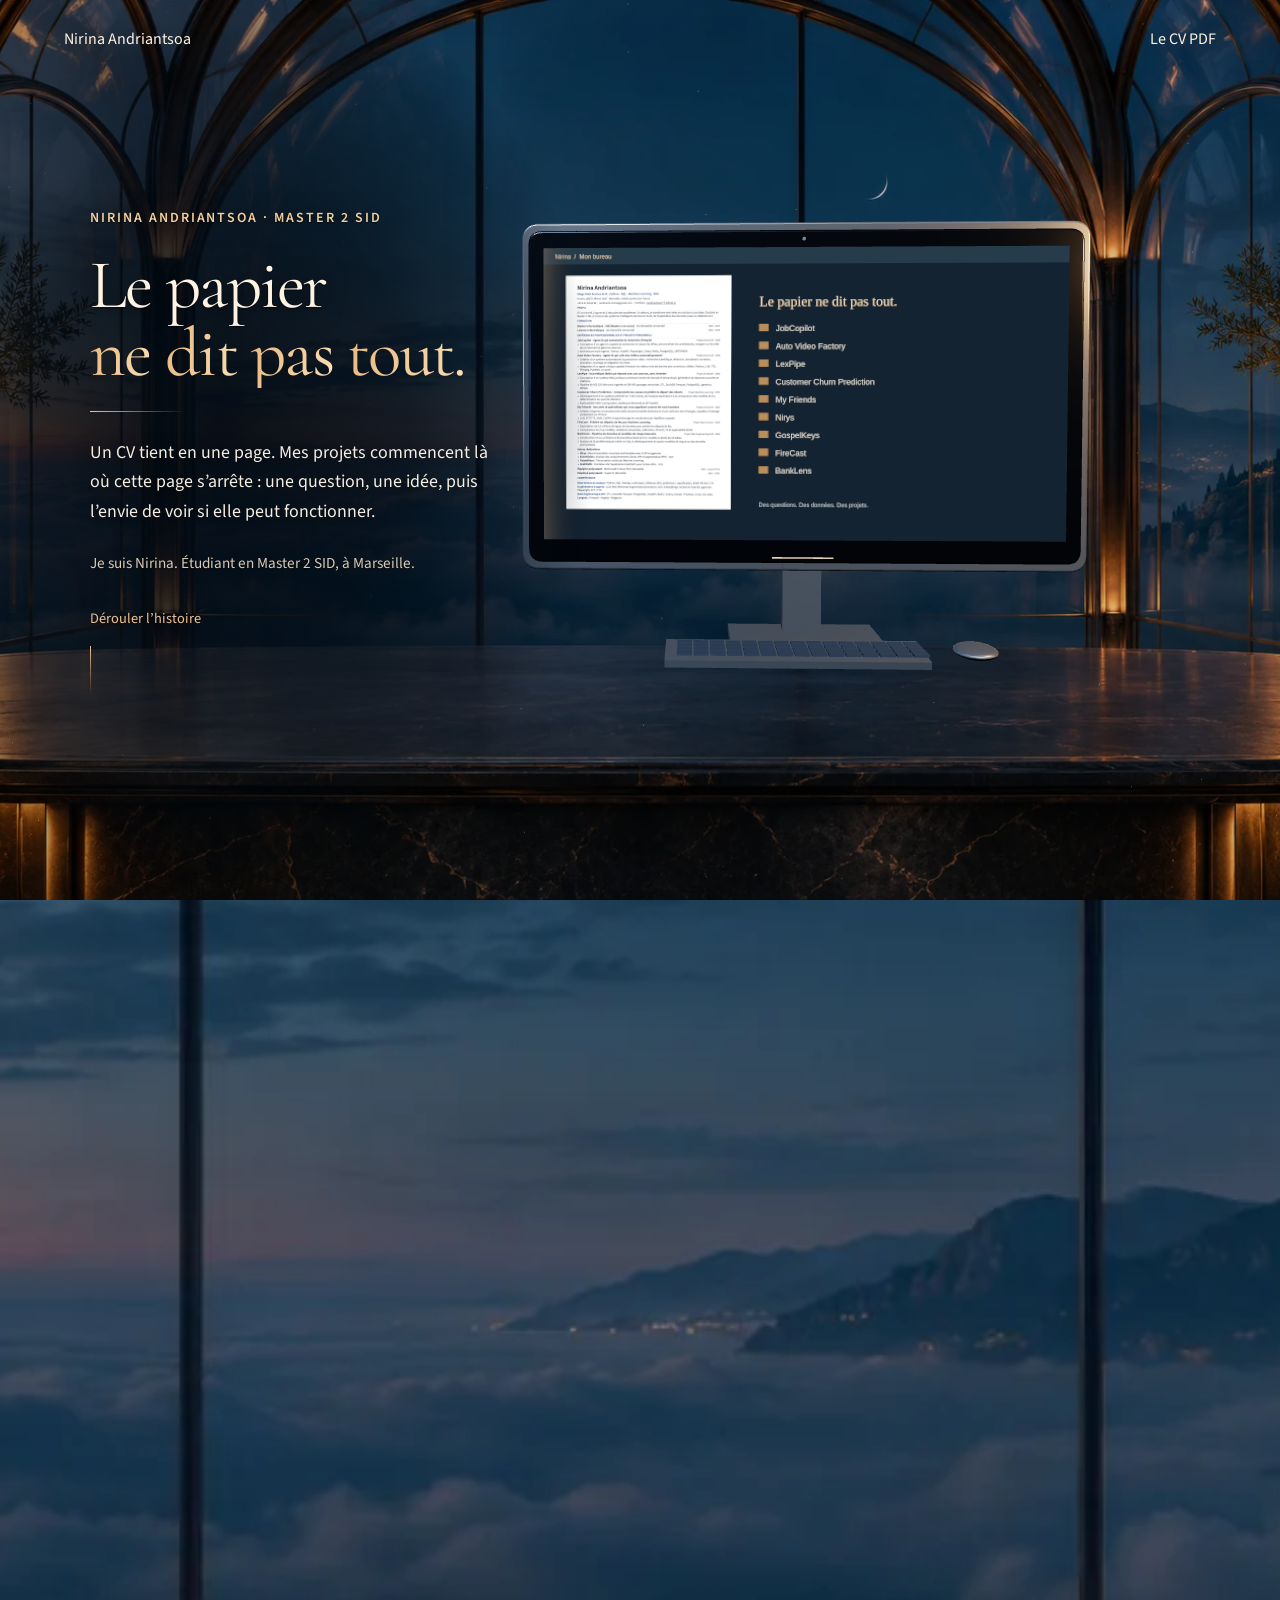
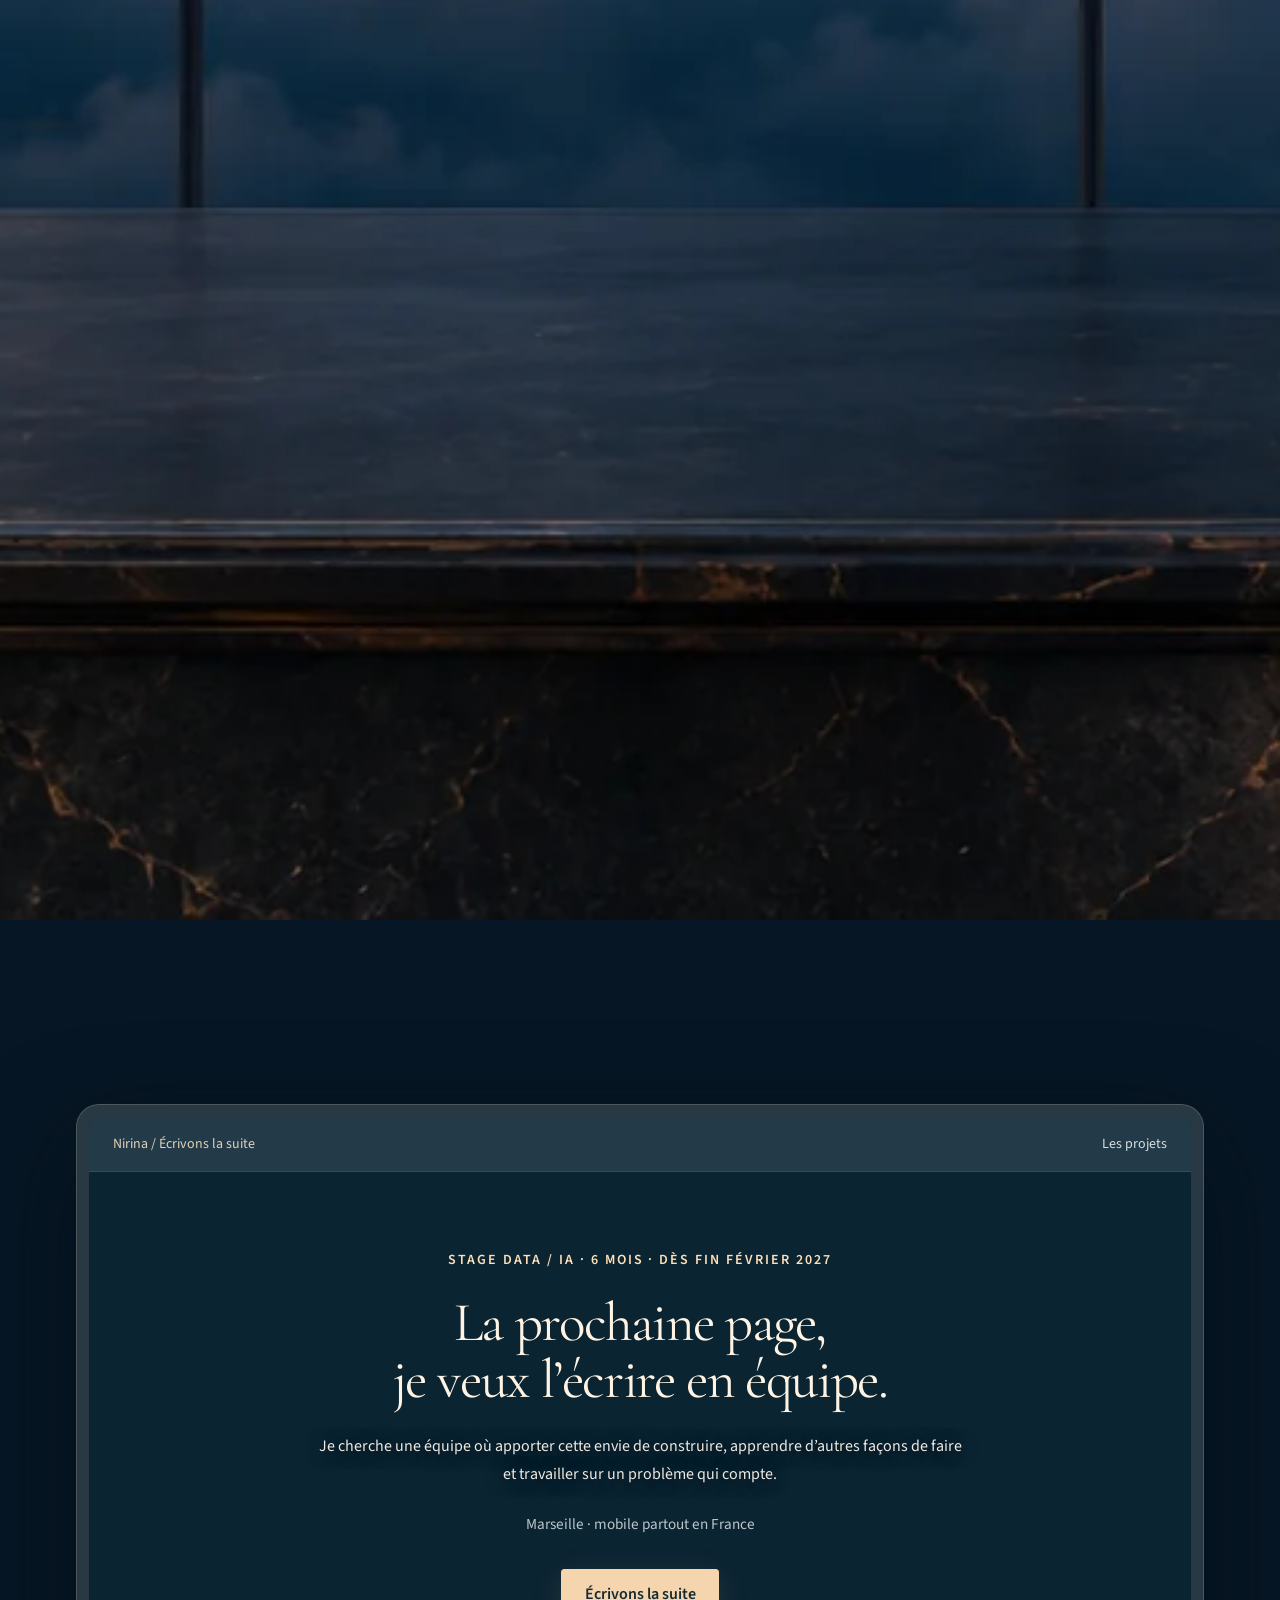
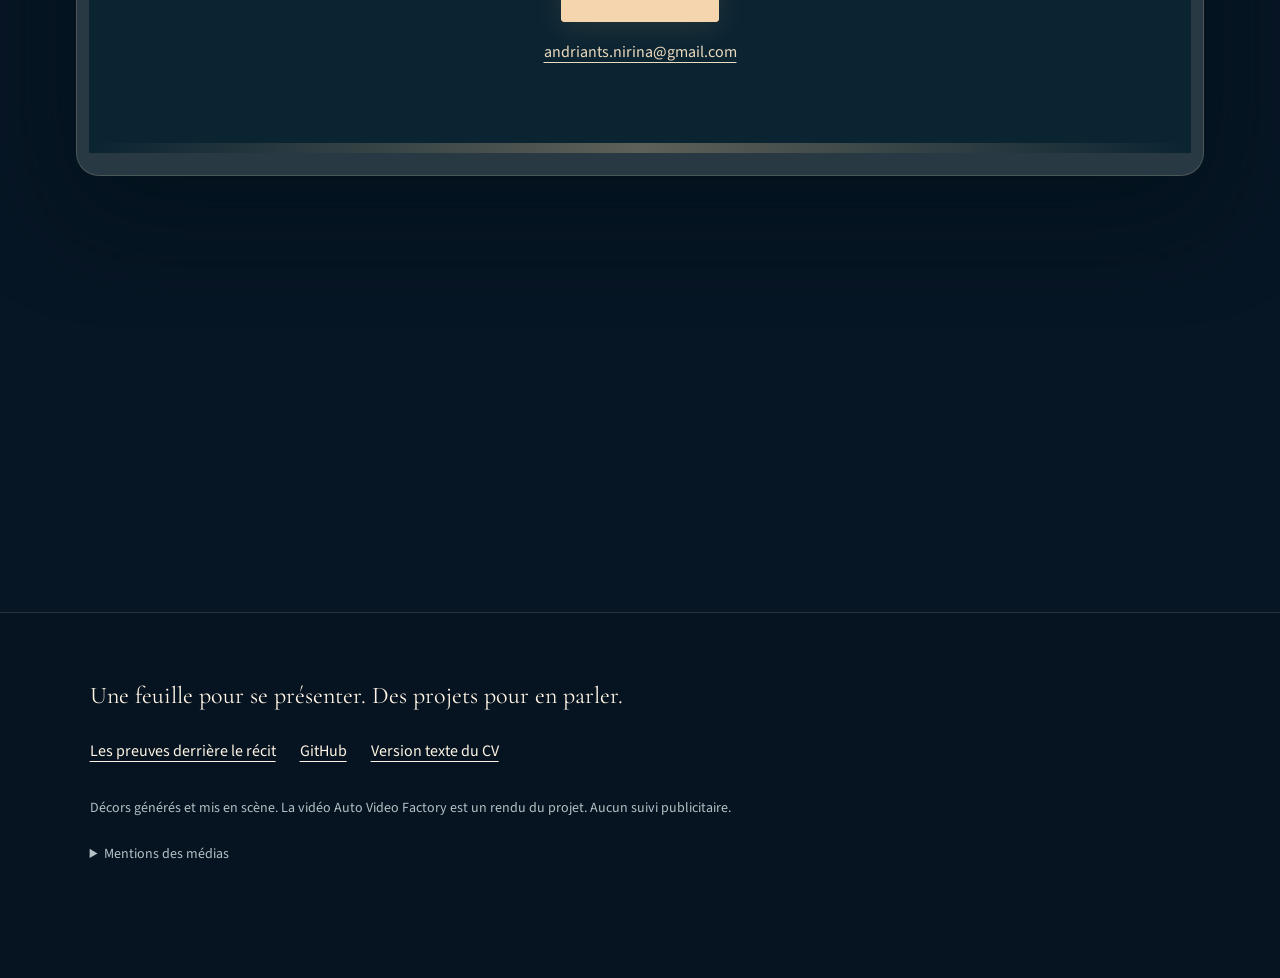
==== commit 1de1e393: "Portfolio et CV - 27/11/2026" ====
--- a/index.html
+++ b/index.html
@@ -4,28 +4,28 @@
 <meta charset="utf-8"><meta name="viewport" content="width=device-width,initial-scale=1">
 <title>Nirina Andriantsoa — Une page. Tout un monde.</title>
 <meta name="description" content="Un récit photographique animé, de la nuit marseillaise au lever du jour : les questions, les projets Data et IA, puis la prochaine équipe de Nirina Andriantsoa.">
-<meta property="og:title" content="Nirina Andriantsoa — Une page. Tout un monde."><meta property="og:description" content="Un récit photographique animé, de la nuit marseillaise au lever du jour : les questions, les projets Data et IA, puis la prochaine équipe de Nirina Andriantsoa."><meta property="og:image" content="https://andriantsoa777.github.io/og.png?v=a71ff7dac3e1"><meta property="og:url" content="https://andriantsoa777.github.io/"><meta name="twitter:card" content="summary_large_image"><meta name="theme-color" content="#071624">
+<meta property="og:title" content="Nirina Andriantsoa — Une page. Tout un monde."><meta property="og:description" content="Un récit photographique animé, de la nuit marseillaise au lever du jour : les questions, les projets Data et IA, puis la prochaine équipe de Nirina Andriantsoa."><meta property="og:image" content="https://andriantsoa777.github.io/og.png?v=113cc5fdc13d"><meta property="og:url" content="https://andriantsoa777.github.io/"><meta name="twitter:card" content="summary_large_image"><meta name="theme-color" content="#071624">
 <link rel="canonical" href="https://andriantsoa777.github.io/"><link rel="icon" href="data:image/svg+xml,%3Csvg xmlns='http://www.w3.org/2000/svg' viewBox='0 0 64 64'%3E%3Crect width='64' height='64' rx='14' fill='%23071624'/%3E%3Ctext x='32' y='44' text-anchor='middle' fill='%23efc394' font-family='serif' font-size='40'%3EN%3C/text%3E%3C/svg%3E">
-<link rel="preload" as="image" href="assets/cinema/observatory.webp?v=a71ff7dac3e1">
-<link rel="stylesheet" href="assets/site.css?v=a71ff7dac3e1">
+<link rel="preload" as="image" href="assets/cinema/observatory.webp?v=113cc5fdc13d">
+<link rel="stylesheet" href="assets/site.css?v=113cc5fdc13d">
 </head>
 <body>
 <a class="skip" href="#main">Aller au récit</a>
-<div class="atmosphere" aria-hidden="true" style="background-image:url('assets/cinema/observatory.webp?v=a71ff7dac3e1')"></div><canvas id="scene" aria-hidden="true"></canvas><div class="cinema-shade" aria-hidden="true"></div>
-<header class="top"><a class="signature" href="#depart">Nirina<span>Andriantsoa</span></a><nav aria-label="Navigation principale"><a href="#dossier" data-open-dossier>Les projets</a><a class="cv-link" href="CV_Nirina_Andriantsoa.pdf?v=a71ff7dac3e1">Le CV <span>PDF</span></a></nav></header>
+<div class="atmosphere" aria-hidden="true" style="background-image:url('assets/cinema/observatory.webp?v=113cc5fdc13d')"></div><canvas id="scene" aria-hidden="true"></canvas><div class="cinema-shade" aria-hidden="true"></div>
+<header class="top"><a class="signature" href="#depart">Nirina<span>Andriantsoa</span></a><nav aria-label="Navigation principale"><a href="#dossier" data-open-dossier>Les projets</a><a class="cv-link" href="CV_Nirina_Andriantsoa.pdf?v=113cc5fdc13d">Le CV <span>PDF</span></a></nav></header>
 <aside class="journey-rail" aria-label="Les étapes du récit"><span class="rail-line"><i id="rail-progress"></i></span><nav><a href="#depart" aria-label="Le point de départ" title="Le point de départ" aria-current="step"><span>Le point de départ</span></a><a href="#contact" aria-label="Le lever du jour" title="Le lever du jour"><span>Le lever du jour</span></a></nav></aside>
 <div class="scene-note" aria-hidden="true"><span id="scene-label">Le point de départ</span><span>Un récit en mouvement</span></div>
 
 <section id="depart" class="portal-entry" data-chapter="0">
  <div class="portal-environment" aria-hidden="true"></div><canvas id="portal-scene" class="portal-render" aria-hidden="true"></canvas>
- <div class="portal-toolbar"><span>Nirina Andriantsoa</span><a href="CV_Nirina_Andriantsoa.pdf?v=a71ff7dac3e1">Le CV PDF</a></div>
- <div class="portal-copy"><p class="eyebrow">Nirina Andriantsoa · Master 2 SID</p><h1>Le papier<br>ne dit pas tout.</h1><p class="story-text">Un CV tient en une page. Mes projets commencent là où cette page s’arrête : une question, une idée, puis l’envie de voir si elle peut fonctionner.</p><p class="aside">Je suis Nirina. Étudiant en Master 2 SID, à Marseille.</p><a class="begin" href="#desktop"><span>Dérouler l’histoire</span><i aria-hidden="true"></i></a></div>
- <div class="portal-static-monitor" aria-hidden="true"><img src="cv-preview.png?v=a71ff7dac3e1" alt=""></div>
+ <div class="portal-toolbar"><span>Nirina Andriantsoa</span><a href="CV_Nirina_Andriantsoa.pdf?v=113cc5fdc13d">Le CV PDF</a></div>
+ <div class="portal-copy"><p class="eyebrow">Nirina Andriantsoa · Master 2 SID</p><h1 class="hero-title"><span class="line line-1"><span class="w" style="--w:0">Le</span> <span class="w" style="--w:1">papier</span></span><br><span class="line line-2"><span class="w" style="--w:2">ne</span> <span class="w" style="--w:3">dit</span> <span class="w" style="--w:4">pas</span> <span class="w" style="--w:5">tout.</span></span></h1><p class="story-text">Un CV tient en une page. Mes projets commencent là où cette page s’arrête : une question, une idée, puis l’envie de voir si elle peut fonctionner.</p><p class="aside">Je suis Nirina. Étudiant en Master 2 SID, à Marseille.</p><a class="begin" href="#desktop"><span>Dérouler l’histoire</span><i aria-hidden="true"></i></a></div>
+ <div class="portal-static-monitor" aria-hidden="true"><img src="cv-preview.png?v=113cc5fdc13d" alt=""></div>
 </section>
 <section id="desktop" class="desktop" aria-labelledby="desktop-title">
  <div class="desktop-bar"><span>Mon bureau</span><a href="#depart">Revenir au début</a></div>
- <div class="desktop-content"><div class="cv-window"><div class="window-bar"><span>CV — Nirina Andriantsoa</span></div><a href="CV_Nirina_Andriantsoa.pdf?v=a71ff7dac3e1" aria-label="Lire le CV en PDF"><img src="cv-preview.png?v=a71ff7dac3e1" alt="CV de Nirina Andriantsoa. Version PDF et version texte accessibles depuis la navigation." width="794" height="1123"></a></div>
- <div class="desktop-projects"><p class="eyebrow">Derrière la page</p><h2 id="desktop-title" tabindex="-1">Entrer dans un projet.</h2><p>Ouvre un dossier. Découvre le problème, ce que j’ai construit et les choix derrière le résultat.</p><div class="desktop-files">
+ <div class="desktop-content"><div class="cv-window"><div class="window-bar"><span>CV — Nirina Andriantsoa</span></div><a href="CV_Nirina_Andriantsoa.pdf?v=113cc5fdc13d" aria-label="Lire le CV en PDF"><img src="cv-preview.png?v=113cc5fdc13d" alt="CV de Nirina Andriantsoa. Version PDF et version texte accessibles depuis la navigation." width="794" height="1123"></a></div>
+ <div class="desktop-projects"><p class="eyebrow">Derrière la page</p><h2 id="desktop-title" tabindex="-1">Entrer dans un projet.</h2><p>Ouvre un dossier. Découvre le problème et ce que j’ai construit.</p><div class="desktop-files">
  
  <a class="desktop-file" style="--i:3" href="#projet-jobcopilot" data-open-project="jobcopilot"><span class="file-mark" aria-hidden="true"></span><span><strong>JobCopilot</strong><small>Agent IA d’automatisation</small></span><span class="file-action">Lire</span></a>
  
@@ -48,7 +48,7 @@
 </section>
 <main id="main" class="story">
 
-<section class="chapter arrival" id="contact" data-chapter="1" style="--chapter-accent:#ffe0ba;--shot:url('/assets/cinema/observatory.webp?v=a71ff7dac3e1')">
+<section class="chapter arrival" id="contact" data-chapter="1" style="--chapter-accent:#ffe0ba;--shot:url('/assets/cinema/observatory.webp?v=113cc5fdc13d')">
  <div class="contact-monitor narrative-monitor"><div class="monitor-bar"><span>Nirina / Écrivons la suite</span><a href="#desktop">Les projets</a></div><div class="chapter-copy"><p class="eyebrow">Stage Data / IA · 6 mois · dès fin février 2027</p><h2 id="contact-title" tabindex="-1">La prochaine page,<br>je veux l’écrire en équipe.</h2><p class="story-text">Je cherche une équipe où apporter cette envie de construire, apprendre d’autres façons de faire et travailler sur un problème qui compte.</p><p class="aside">Marseille · mobile partout en France</p><div class="contact-actions"><a class="button" href="mailto:andriants.nirina@gmail.com?subject=La%20prochaine%20page%20%E2%80%94%20stage%20Data%20IA">Écrivons la suite</a></div><a class="email" href="mailto:andriants.nirina@gmail.com">andriants.nirina@gmail.com</a></div><div class="monitor-chin" aria-hidden="true"></div></div>
 </section>
 </main>
@@ -75,7 +75,7 @@
  <div class="project-reading">
  <section id="projet-factory-contexte"><p class="eyebrow">Contexte</p><h3>Le besoin à l’origine du projet.</h3><p>Une vidéo de vulgarisation demande des heures de recherche, d&#39;écriture, de voix et de montage — et une seule erreur ruine la confiance.</p></section>
  <section id="projet-factory-mission"><p class="eyebrow">Objectif</p><h3>La mission que je me suis donnée.</h3><p>Automatiser la fabrication d’une vidéo : recherche, écriture, storyboard, voix, animation, montage et contrôle du fichier final.</p></section>
- <section class="project-film" aria-label="Vidéo du projet Auto Video Factory"><p class="eyebrow">1 min 31</p><h3>Et si le Soleil s’éteignait d’un coup ?</h3><video controls playsinline preload="none" width="1080" height="1920" poster="assets/video/chronique-poster.png?v=a71ff7dac3e1" aria-label="Et si le Soleil s’éteignait d’un coup ?"><source src="assets/video/chronique-du-savoir-yFWCfXth5ss.mp4?v=a71ff7dac3e1" type="video/mp4"><track kind="captions" src="assets/video/chronique-fr.vtt?v=a71ff7dac3e1" srclang="fr" label="Français"><p><a href="assets/video/chronique-du-savoir-yFWCfXth5ss.mp4">Lire le film</a></p></video></section>
+ <section class="project-film" aria-label="Vidéo du projet Auto Video Factory"><p class="eyebrow">1 min 31</p><h3>Et si le Soleil s’éteignait d’un coup ?</h3><video controls playsinline preload="none" width="1080" height="1920" poster="assets/video/chronique-poster.png?v=113cc5fdc13d" aria-label="Et si le Soleil s’éteignait d’un coup ?"><source src="assets/video/chronique-du-savoir-yFWCfXth5ss.mp4?v=113cc5fdc13d" type="video/mp4"><track kind="captions" src="assets/video/chronique-fr.vtt?v=113cc5fdc13d" srclang="fr" label="Français"><p><a href="assets/video/chronique-du-savoir-yFWCfXth5ss.mp4">Lire le film</a></p></video></section>
  <section class="case-actions"><p class="eyebrow">Réalisation</p><h3>Les briques que j’ai reliées.</h3><ul class="project-built"><li>Recherche de sujets et de sources, rédaction du script et préparation du storyboard avec rattachement des affirmations à leurs références.</li><li>Génération de la voix TTS, sélection des médias, animation et montage FFmpeg synchronisé sur l’audio.</li><li>Video Critic sur le fichier rendu, réparation ciblée, checkpoints de reprise et mémoire des erreurs.</li><li>Planification de la production et intégration de la publication YouTube avec registre anti-doublon.</li></ul><p class="project-stack">Python · LLM · PubMed / Crossref · TTS · Whisper · FFmpeg</p></section>
  <section id="projet-factory-architecture" class="case-architecture"><p class="eyebrow">Architecture technique</p><h3>Le chemin des données,<br>étape par étape.</h3><p class="architecture-intro">Une entrée, une transformation, une sortie : chaque étape a une responsabilité dans le système.</p><div class="technical-stages"><details class="technical-stage" open><summary><span>Rechercher et documenter</span><small>Un dossier documentaire pour préparer le script.</small></summary><dl><dt>Entrée</dt><dd>Un sujet et une question à expliquer.</dd><dt>Traitement</dt><dd>Recherche dans PubMed / Crossref et rattachement des affirmations à leurs sources.</dd><dt>Sortie</dt><dd>Un dossier documentaire pour préparer le script.</dd><dt>Choix technique</dt><dd>Distinguer une source identifiée d’une affirmation simplement générée.</dd></dl></details><details class="technical-stage"><summary><span>Écrire et synchroniser</span><small>Un récit et des repères temporels.</small></summary><dl><dt>Entrée</dt><dd>Le dossier documentaire et le déroulé narratif.</dd><dt>Traitement</dt><dd>Préparation du script et de la voix TTS ; prise en compte des durées audio réelles.</dd><dt>Sortie</dt><dd>Un récit et des repères temporels.</dd><dt>Choix technique</dt><dd>Faire suivre le montage à ce qui est réellement prononcé.</dd></dl></details><details class="technical-stage"><summary><span>Composer et rendre</span><small>Un fichier vidéo consultable.</small></summary><dl><dt>Entrée</dt><dd>La voix, les médias et les descriptions de scènes.</dd><dt>Traitement</dt><dd>Assemblage, animation et montage avec les outils de rendu du projet, dont FFmpeg.</dd><dt>Sortie</dt><dd>Un fichier vidéo consultable.</dd><dt>Choix technique</dt><dd>Évaluer un objet final, pas seulement les intentions du scénario.</dd></dl></details><details class="technical-stage"><summary><span>Contrôler et reprendre</span><small>Une version à relire avant publication.</small></summary><dl><dt>Entrée</dt><dd>Le fichier rendu et les critères de qualité.</dd><dt>Traitement</dt><dd>Critique du résultat, repérage des scènes à corriger et nouvelle réalisation.</dd><dt>Sortie</dt><dd>Une version à relire avant publication.</dd><dt>Choix technique</dt><dd>Boucler sur les défauts observés sans confondre automatisation et validation scientifique.</dd></dl></details></div><div class="engineering-choice"><h4>Pourquoi cette architecture ?</h4><p>La timeline est calculée à partir des durées audio réelles. Chaque scène conserve ses médias et ses paramètres de réalisation. Après le rendu, le Video Critic analyse le MP4 ; le Repair Agent reprend les scènes signalées à partir des checkpoints, sans relancer toute la production.</p></div></section>
  <section id="projet-factory-resultats" class="case-results"><p class="eyebrow">Résultats</p><h3>Le résultat.</h3><p>Auto Video Factory crée mes vidéos : il recherche les sources, écrit le script, génère la voix, compose les scènes et assemble le film. La production s’exécute en tâches persistantes, avec contrôle du rendu et reprise ciblée des scènes. Un même système relie création éditoriale, réalisation et diffusion.</p><ul class="result-signals"><li>Création automatisée</li><li>Timeline synchronisée à la voix</li><li>Video Critic et Repair Agent</li></ul></section>
@@ -185,7 +185,7 @@
 </div></details>
 <template id="project-index"><section class="project-index"><p class="eyebrow">Derrière la page</p><h2 class="project-title">Les dossiers.</h2><p>Le problème, la construction, les choix techniques. Chaque projet a son histoire.</p><nav aria-label="Choisir un dossier"><a class="desktop-file" href="#projet-jobcopilot" data-open-project="jobcopilot"><span class="file-mark" aria-hidden="true"></span><span><strong>JobCopilot</strong><small>Agent IA d’automatisation</small></span><span class="file-action">Lire</span></a><a class="desktop-file" href="#projet-factory" data-open-project="factory"><span class="file-mark" aria-hidden="true"></span><span><strong>Auto Video Factory</strong><small>Agent IA · vidéos automatiques</small></span><span class="file-action">Lire</span></a><a class="desktop-file" href="#projet-lexpipe" data-open-project="lexpipe"><span class="file-mark" aria-hidden="true"></span><span><strong>LexPipe</strong><small>IA juridique · RAG</small></span><span class="file-action">Lire</span></a><a class="desktop-file" href="#projet-churn" data-open-project="churn"><span class="file-mark" aria-hidden="true"></span><span><strong>Customer Churn Prediction</strong><small>Machine Learning · Prédiction</small></span><span class="file-action">Lire</span></a><a class="desktop-file" href="#projet-friends" data-open-project="friends"><span class="file-mark" aria-hidden="true"></span><span><strong>My Friends</strong><small>Agents vocaux IA · iOS</small></span><span class="file-action">Lire</span></a><a class="desktop-file" href="#projet-nirys" data-open-project="nirys"><span class="file-mark" aria-hidden="true"></span><span><strong>Nirys</strong><small>IA de recommandation musicale</small></span><span class="file-action">Lire</span></a><a class="desktop-file" href="#projet-gospelkeys" data-open-project="gospelkeys"><span class="file-mark" aria-hidden="true"></span><span><strong>GospelKeys</strong><small>IA audio · transcription</small></span><span class="file-action">Lire</span></a><a class="desktop-file" href="#projet-firecast" data-open-project="firecast"><span class="file-mark" aria-hidden="true"></span><span><strong>FireCast</strong><small>Data Science</small></span><span class="file-action">Lire</span></a><a class="desktop-file" href="#projet-banklens" data-open-project="banklens"><span class="file-mark" aria-hidden="true"></span><span><strong>BankLens</strong><small>Data Engineering · SQL · BI</small></span><span class="file-action">Lire</span></a></nav><details class="project-more"><summary>Autres réalisations</summary><p><strong>GratiFaith</strong> — Application mobile bilingue, publiée seul sur l&#39;App Store et Google Play.</p><p><strong>Lumen</strong> — Transforme des vidéos YouTube en résumés, chapitres et quiz, avec une IA locale ; app iPhone.</p><p><strong><a href="https://andriantsoa777.github.io/career-simulator/" target="_blank" rel="noopener noreferrer">Career Simulator</a></strong> — Vivre une journée dans un métier de la data.</p><p><strong>AU-DELÀ</strong> — Expérience web immersive en 3D, quatorze chapitres.</p><p><strong>EcomVision</strong> — KPI métier, segmentation RFM et tableaux de bord e-commerce.</p></details></section></template>
 <noscript><style>.chapter{background-image:linear-gradient(90deg,#03111bcc,transparent),var(--shot);background-size:cover;background-position:70% center;background-attachment:fixed}</style></noscript>
-<script type="module" src="assets/portal.js?v=a71ff7dac3e1"></script>
-<script type="module" src="assets/projects.js?v=a71ff7dac3e1"></script>
-<script type="module" src="assets/scene.js?v=a71ff7dac3e1"></script>
+<script type="module" src="assets/portal.js?v=113cc5fdc13d"></script>
+<script type="module" src="assets/projects.js?v=113cc5fdc13d"></script>
+<script type="module" src="assets/scene.js?v=113cc5fdc13d"></script>
 </body></html>
--- a/assets/site.css
+++ b/assets/site.css
@@ -412,3 +412,21 @@
 .portal-ready .desktop:not(.arrived) .desktop-file .file-mark{box-shadow:0 0 18px #e8c99acc}
 @media(prefers-reduced-motion:reduce){.portal-ready .desktop :is(.cv-window,.desktop-projects>*,.desktop-file){transition:none!important;opacity:1!important;transform:none!important;filter:none!important}}
 .portal-overlay .portal-render{z-index:4}
+/* Accueil : texte lisible sur le décor, entrée mot par mot, « ne dit pas tout. » en or. */
+.portal-copy{text-shadow:0 2px 24px #000c,0 1px 2px #0009}
+.portal-copy::before{content:"";position:absolute;inset:-28vh -14vw -26vh -12vw;z-index:-1;pointer-events:none;background:radial-gradient(ellipse 62% 58% at 38% 48%,#020b14f2 0%,#020b14b8 42%,#020b1455 68%,transparent 82%)}
+.portal-copy .eyebrow{color:#f2cf9f;animation:hero-eyebrow 1.4s cubic-bezier(.2,.8,.2,1) .1s both}
+.portal-copy .hero-title{font-size:clamp(3.4rem,5.4vw,6.4rem);line-height:.98;margin-bottom:1.6rem;perspective:600px}
+.portal-copy .hero-title .w{display:inline-block;animation:hero-word 1.1s cubic-bezier(.16,.84,.24,1) both;animation-delay:calc(.35s + var(--w)*.11s);transform-origin:50% 100%}
+.portal-copy .hero-title .line-2 .w{background:linear-gradient(105deg,#e9b77c 0%,#f7d9ad 38%,#fffaf0 50%,#f7d9ad 62%,#d99f62 100%);background-size:260% 100%;background-position:100% 0;-webkit-background-clip:text;background-clip:text;color:transparent;text-shadow:none;filter:drop-shadow(0 2px 16px #000b);animation:hero-word 1.1s cubic-bezier(.16,.84,.24,1) both,hero-shine 2.2s ease-in-out both;animation-delay:calc(.35s + var(--w)*.11s),calc(1.25s + var(--w)*.12s)}
+.portal-copy .hero-title::after{content:"";display:block;width:96px;height:1px;margin-top:1.5rem;background:linear-gradient(90deg,#efc394,transparent);transform-origin:left;animation:hero-rule 1.3s cubic-bezier(.2,.8,.2,1) 1.25s both}
+.portal-copy .story-text{font-size:1.12rem;line-height:1.65;color:#f6eee2;max-width:420px;animation:hero-fade 1s ease-out 1.45s both}
+.portal-copy .aside{color:#d9cbb7;animation:hero-fade 1s ease-out 1.65s both}
+.portal-copy .begin{animation:hero-fade 1s ease-out 1.9s both}
+@keyframes hero-word{from{opacity:0;transform:translate3d(0,.55em,0) rotateX(-55deg);filter:blur(12px)}to{opacity:1;transform:none;filter:blur(0)}}
+@keyframes hero-shine{from{background-position:100% 0}to{background-position:0 0}}
+@keyframes hero-eyebrow{from{opacity:0;letter-spacing:.5em}to{opacity:1;letter-spacing:.14em}}
+@keyframes hero-rule{from{transform:scaleX(0)}to{transform:scaleX(1)}}
+@keyframes hero-fade{from{opacity:0;transform:translate3d(0,14px,0)}to{opacity:1;transform:none}}
+@media(max-width:650px){.portal-copy{top:64svh}.portal-copy::before{inset:-12vh -8vw -6vh -8vw;background:linear-gradient(0deg,#020b14f0 30%,#020b14a0 70%,transparent)}.portal-copy .hero-title{font-size:2.9rem}}
+@media(prefers-reduced-motion:reduce){.portal-copy :is(.eyebrow,.hero-title .w,.hero-title::after,.story-text,.aside,.begin){animation:none!important}.portal-copy .hero-title .line-2 .w{background-position:50% 0}}
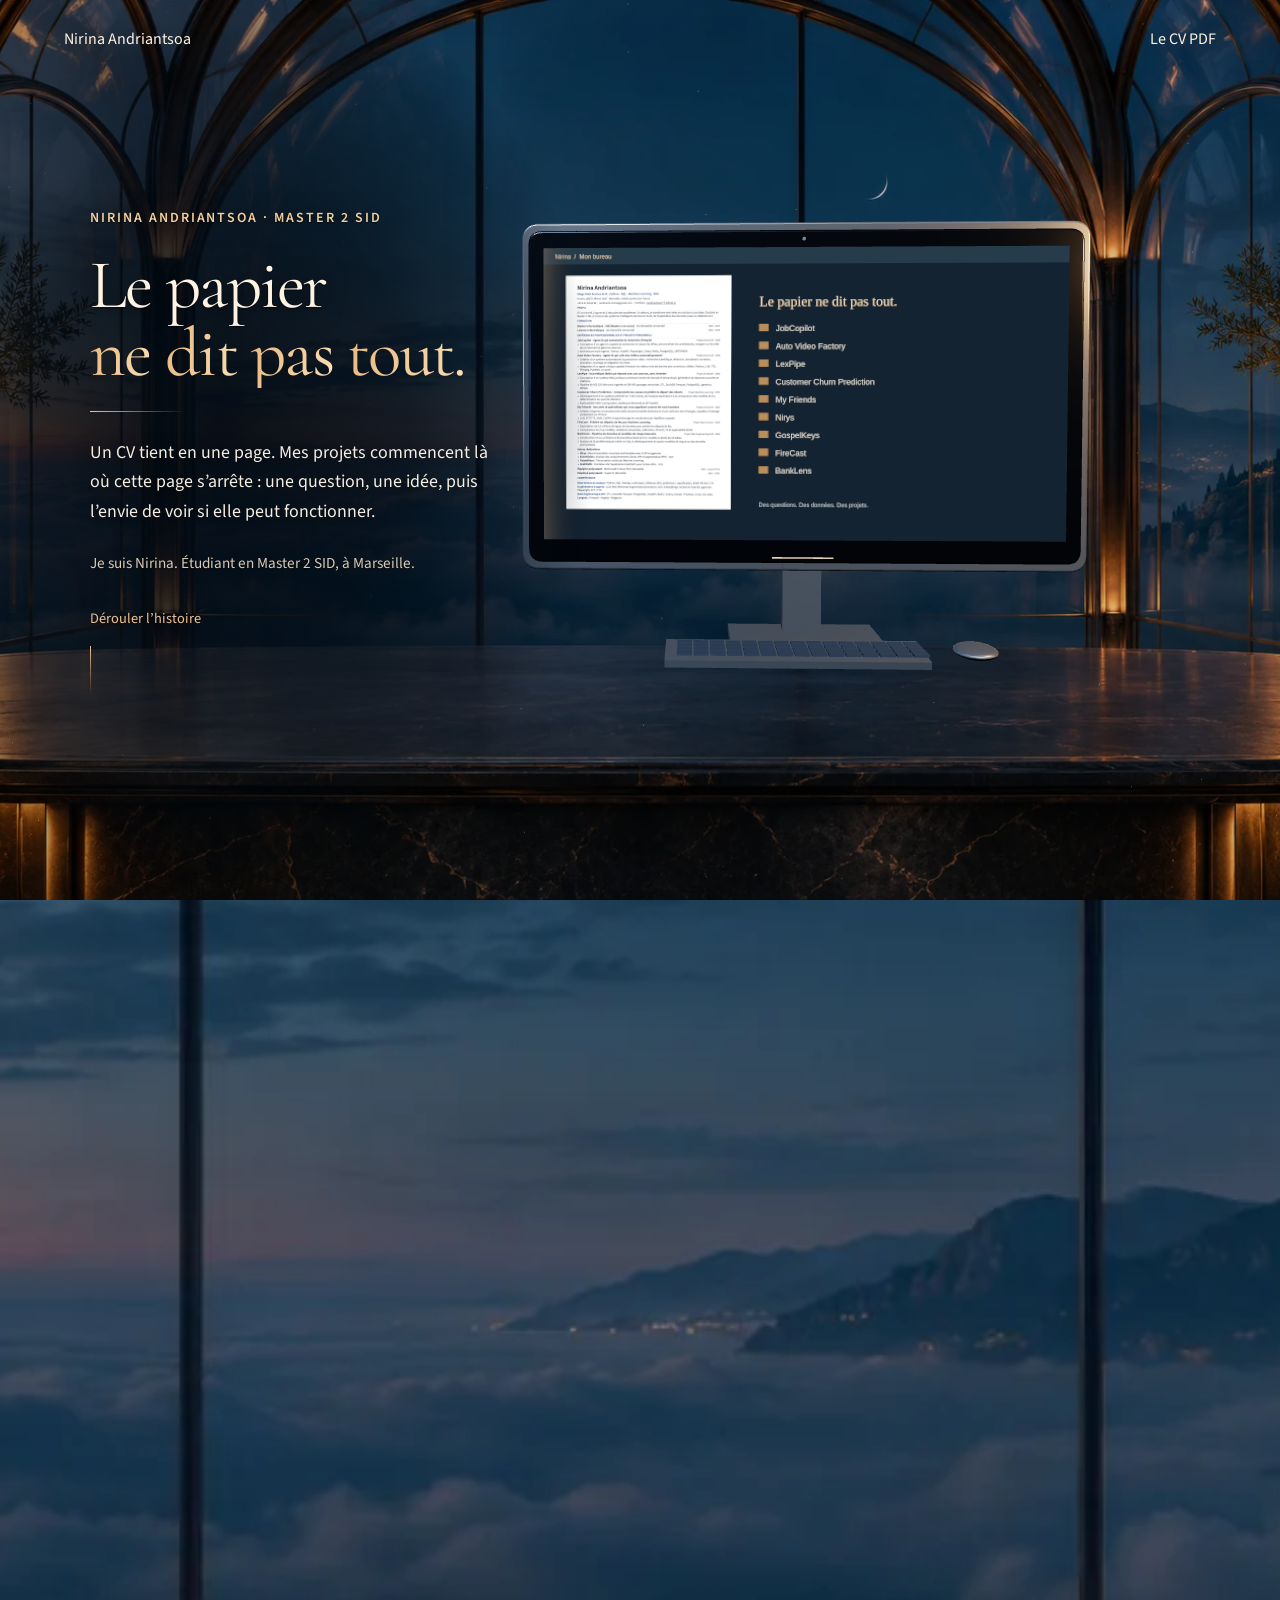
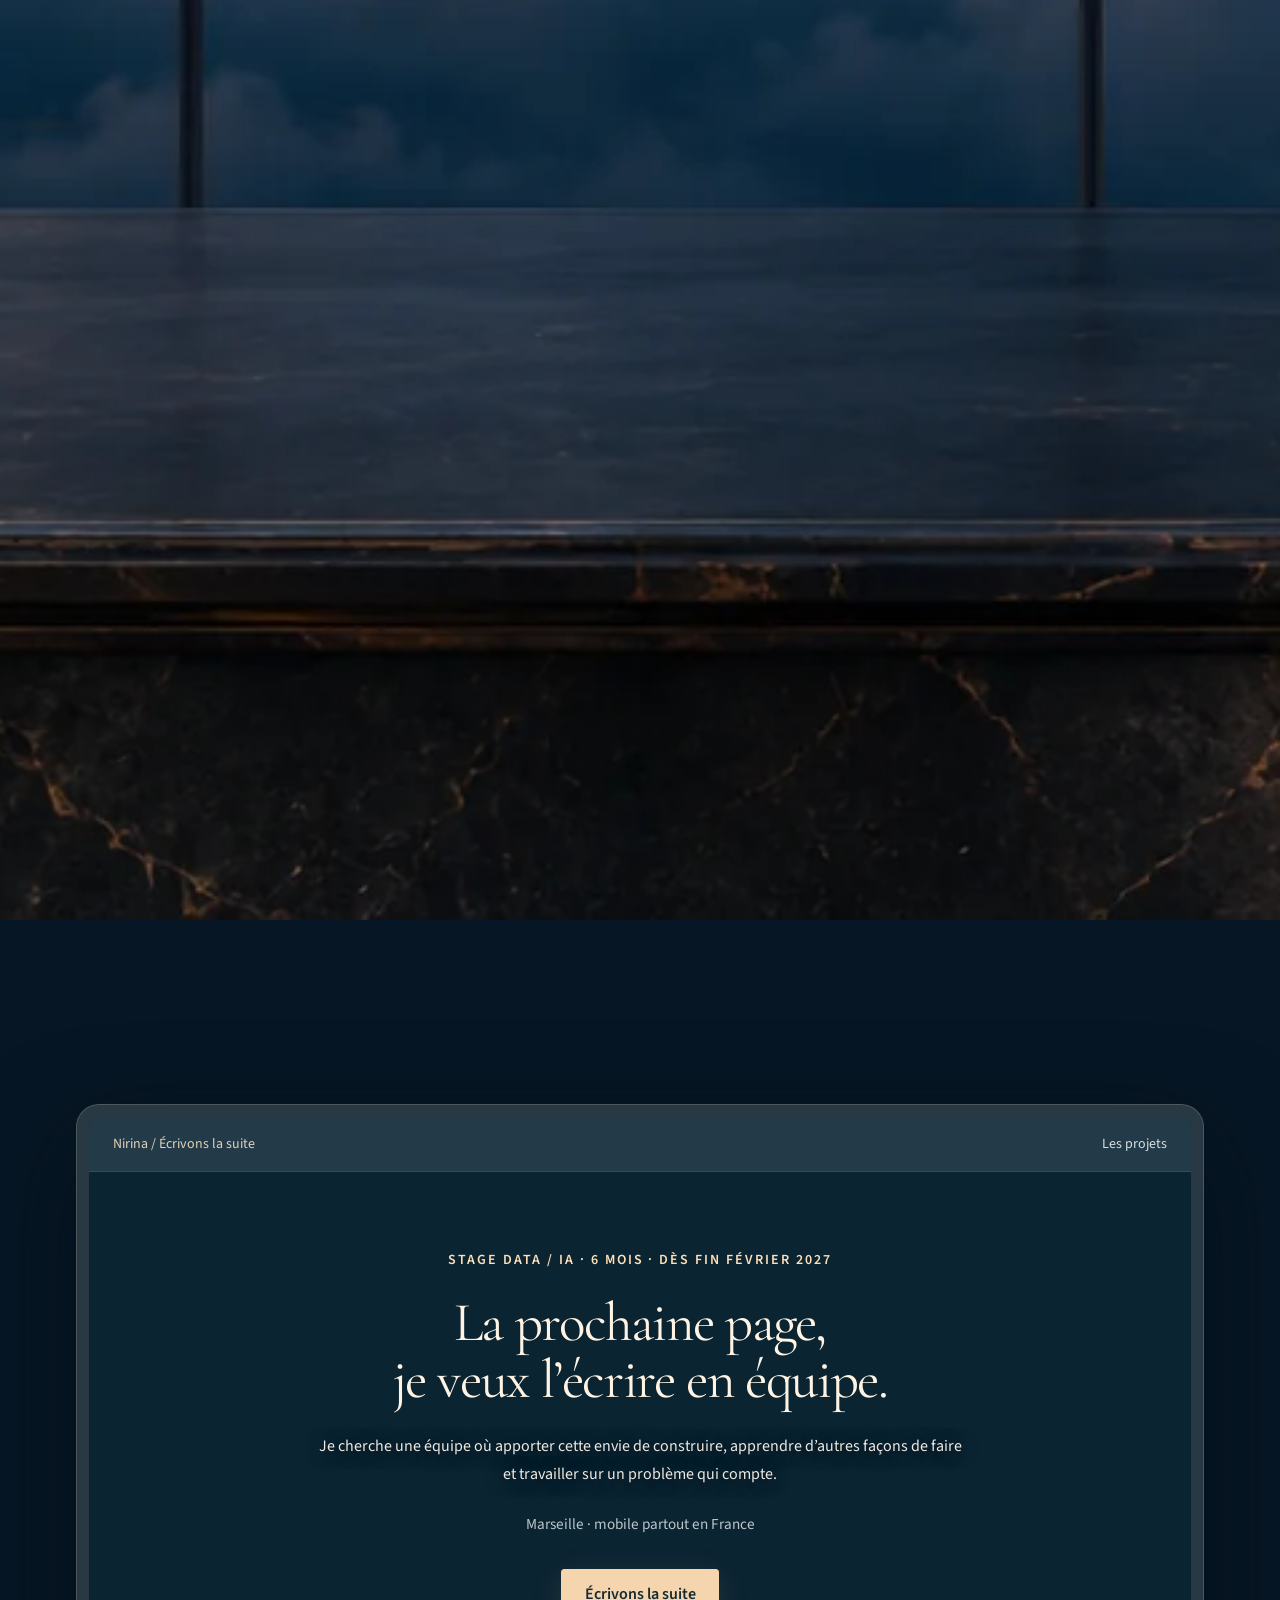
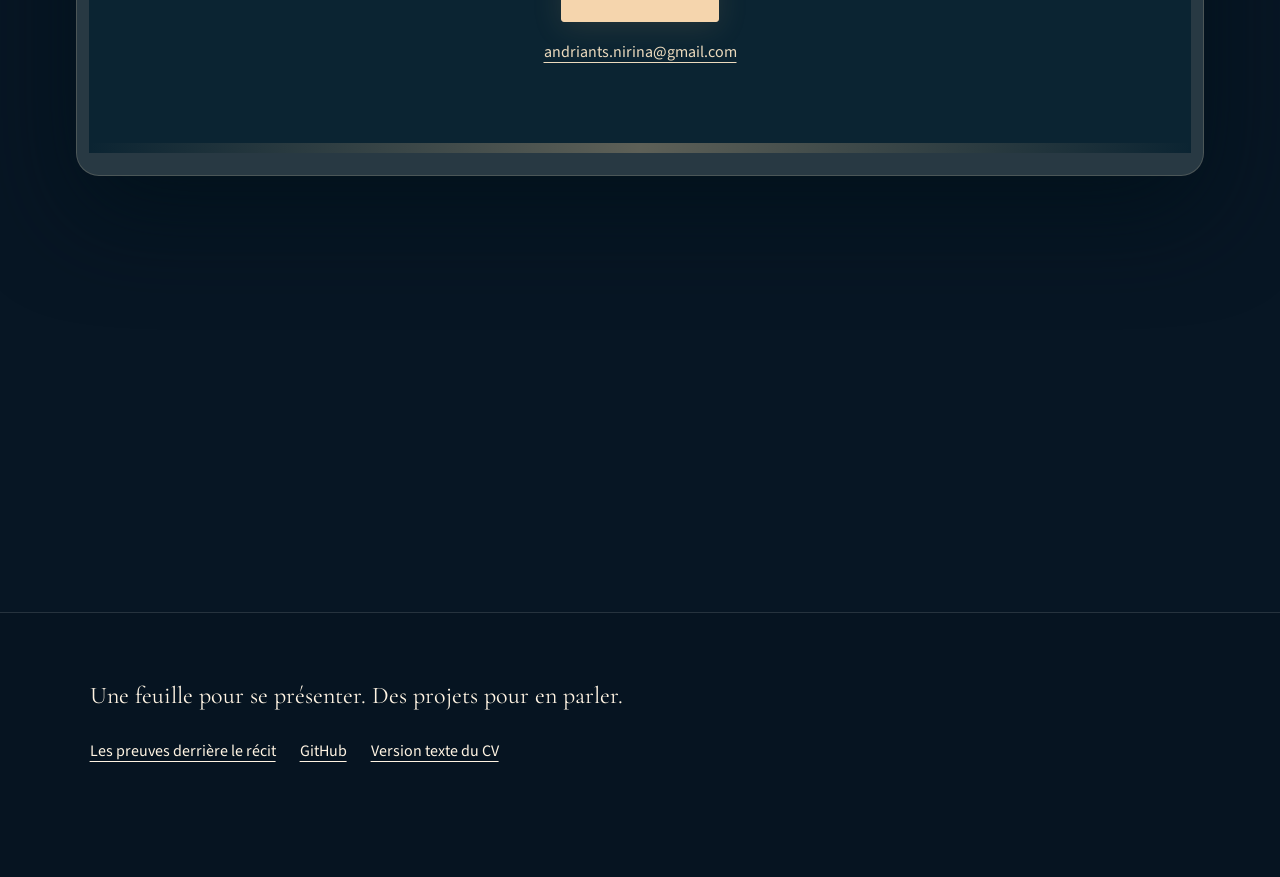
==== commit e00ed85b: "Portfolio et CV - 27/11/2026" ====
--- a/index.html
+++ b/index.html
@@ -4,27 +4,30 @@
 <meta charset="utf-8"><meta name="viewport" content="width=device-width,initial-scale=1">
 <title>Nirina Andriantsoa — Une page. Tout un monde.</title>
 <meta name="description" content="Un récit photographique animé, de la nuit marseillaise au lever du jour : les questions, les projets Data et IA, puis la prochaine équipe de Nirina Andriantsoa.">
-<meta property="og:title" content="Nirina Andriantsoa — Une page. Tout un monde."><meta property="og:description" content="Un récit photographique animé, de la nuit marseillaise au lever du jour : les questions, les projets Data et IA, puis la prochaine équipe de Nirina Andriantsoa."><meta property="og:image" content="https://andriantsoa777.github.io/og.png?v=113cc5fdc13d"><meta property="og:url" content="https://andriantsoa777.github.io/"><meta name="twitter:card" content="summary_large_image"><meta name="theme-color" content="#071624">
+<meta property="og:title" content="Nirina Andriantsoa — Une page. Tout un monde."><meta property="og:description" content="Un récit photographique animé, de la nuit marseillaise au lever du jour : les questions, les projets Data et IA, puis la prochaine équipe de Nirina Andriantsoa."><meta property="og:image" content="https://andriantsoa777.github.io/og.png?v=2968e408aa27"><meta property="og:url" content="https://andriantsoa777.github.io/"><meta name="twitter:card" content="summary_large_image"><meta name="theme-color" content="#071624">
 <link rel="canonical" href="https://andriantsoa777.github.io/"><link rel="icon" href="data:image/svg+xml,%3Csvg xmlns='http://www.w3.org/2000/svg' viewBox='0 0 64 64'%3E%3Crect width='64' height='64' rx='14' fill='%23071624'/%3E%3Ctext x='32' y='44' text-anchor='middle' fill='%23efc394' font-family='serif' font-size='40'%3EN%3C/text%3E%3C/svg%3E">
-<link rel="preload" as="image" href="assets/cinema/observatory.webp?v=113cc5fdc13d">
-<link rel="stylesheet" href="assets/site.css?v=113cc5fdc13d">
+<link rel="preload" as="image" href="assets/cinema/observatory.webp?v=2968e408aa27">
+<link rel="preload" as="font" type="font/woff2" href="assets/fonts/cormorant-garamond-latin.woff2" crossorigin>
+<link rel="stylesheet" href="assets/site.css?v=2968e408aa27">
+<script>document.documentElement.classList.add('js');setTimeout(()=>document.documentElement.classList.add('hero-go'),5000);</script>
 </head>
 <body>
+<div class="hero-veil" aria-hidden="true"></div>
 <a class="skip" href="#main">Aller au récit</a>
-<div class="atmosphere" aria-hidden="true" style="background-image:url('assets/cinema/observatory.webp?v=113cc5fdc13d')"></div><canvas id="scene" aria-hidden="true"></canvas><div class="cinema-shade" aria-hidden="true"></div>
-<header class="top"><a class="signature" href="#depart">Nirina<span>Andriantsoa</span></a><nav aria-label="Navigation principale"><a href="#dossier" data-open-dossier>Les projets</a><a class="cv-link" href="CV_Nirina_Andriantsoa.pdf?v=113cc5fdc13d">Le CV <span>PDF</span></a></nav></header>
+<div class="atmosphere" aria-hidden="true" style="background-image:url('assets/cinema/observatory.webp?v=2968e408aa27')"></div><canvas id="scene" aria-hidden="true"></canvas><div class="cinema-shade" aria-hidden="true"></div>
+<header class="top"><a class="signature" href="#depart">Nirina<span>Andriantsoa</span></a><nav aria-label="Navigation principale"><a href="#dossier" data-open-dossier>Les projets</a><a class="cv-link" href="CV_Nirina_Andriantsoa.pdf?v=2968e408aa27">Le CV <span>PDF</span></a></nav></header>
 <aside class="journey-rail" aria-label="Les étapes du récit"><span class="rail-line"><i id="rail-progress"></i></span><nav><a href="#depart" aria-label="Le point de départ" title="Le point de départ" aria-current="step"><span>Le point de départ</span></a><a href="#contact" aria-label="Le lever du jour" title="Le lever du jour"><span>Le lever du jour</span></a></nav></aside>
 <div class="scene-note" aria-hidden="true"><span id="scene-label">Le point de départ</span><span>Un récit en mouvement</span></div>
 
 <section id="depart" class="portal-entry" data-chapter="0">
  <div class="portal-environment" aria-hidden="true"></div><canvas id="portal-scene" class="portal-render" aria-hidden="true"></canvas>
- <div class="portal-toolbar"><span>Nirina Andriantsoa</span><a href="CV_Nirina_Andriantsoa.pdf?v=113cc5fdc13d">Le CV PDF</a></div>
+ <div class="portal-toolbar"><span>Nirina Andriantsoa</span><a href="CV_Nirina_Andriantsoa.pdf?v=2968e408aa27">Le CV PDF</a></div>
  <div class="portal-copy"><p class="eyebrow">Nirina Andriantsoa · Master 2 SID</p><h1 class="hero-title"><span class="line line-1"><span class="w" style="--w:0">Le</span> <span class="w" style="--w:1">papier</span></span><br><span class="line line-2"><span class="w" style="--w:2">ne</span> <span class="w" style="--w:3">dit</span> <span class="w" style="--w:4">pas</span> <span class="w" style="--w:5">tout.</span></span></h1><p class="story-text">Un CV tient en une page. Mes projets commencent là où cette page s’arrête : une question, une idée, puis l’envie de voir si elle peut fonctionner.</p><p class="aside">Je suis Nirina. Étudiant en Master 2 SID, à Marseille.</p><a class="begin" href="#desktop"><span>Dérouler l’histoire</span><i aria-hidden="true"></i></a></div>
- <div class="portal-static-monitor" aria-hidden="true"><img src="cv-preview.png?v=113cc5fdc13d" alt=""></div>
+ <div class="portal-static-monitor" aria-hidden="true"><img src="cv-preview.png?v=2968e408aa27" alt=""></div>
 </section>
 <section id="desktop" class="desktop" aria-labelledby="desktop-title">
  <div class="desktop-bar"><span>Mon bureau</span><a href="#depart">Revenir au début</a></div>
- <div class="desktop-content"><div class="cv-window"><div class="window-bar"><span>CV — Nirina Andriantsoa</span></div><a href="CV_Nirina_Andriantsoa.pdf?v=113cc5fdc13d" aria-label="Lire le CV en PDF"><img src="cv-preview.png?v=113cc5fdc13d" alt="CV de Nirina Andriantsoa. Version PDF et version texte accessibles depuis la navigation." width="794" height="1123"></a></div>
+ <div class="desktop-content"><div class="cv-window"><div class="window-bar"><span>CV — Nirina Andriantsoa</span></div><a href="CV_Nirina_Andriantsoa.pdf?v=2968e408aa27" aria-label="Lire le CV en PDF"><img src="cv-preview.png?v=2968e408aa27" alt="CV de Nirina Andriantsoa. Version PDF et version texte accessibles depuis la navigation." width="794" height="1123"></a></div>
  <div class="desktop-projects"><p class="eyebrow">Derrière la page</p><h2 id="desktop-title" tabindex="-1">Entrer dans un projet.</h2><p>Ouvre un dossier. Découvre le problème et ce que j’ai construit.</p><div class="desktop-files">
  
  <a class="desktop-file" style="--i:3" href="#projet-jobcopilot" data-open-project="jobcopilot"><span class="file-mark" aria-hidden="true"></span><span><strong>JobCopilot</strong><small>Agent IA d’automatisation</small></span><span class="file-action">Lire</span></a>
@@ -48,11 +51,11 @@
 </section>
 <main id="main" class="story">
 
-<section class="chapter arrival" id="contact" data-chapter="1" style="--chapter-accent:#ffe0ba;--shot:url('/assets/cinema/observatory.webp?v=113cc5fdc13d')">
+<section class="chapter arrival" id="contact" data-chapter="1" style="--chapter-accent:#ffe0ba;--shot:url('/assets/cinema/observatory.webp?v=2968e408aa27')">
  <div class="contact-monitor narrative-monitor"><div class="monitor-bar"><span>Nirina / Écrivons la suite</span><a href="#desktop">Les projets</a></div><div class="chapter-copy"><p class="eyebrow">Stage Data / IA · 6 mois · dès fin février 2027</p><h2 id="contact-title" tabindex="-1">La prochaine page,<br>je veux l’écrire en équipe.</h2><p class="story-text">Je cherche une équipe où apporter cette envie de construire, apprendre d’autres façons de faire et travailler sur un problème qui compte.</p><p class="aside">Marseille · mobile partout en France</p><div class="contact-actions"><a class="button" href="mailto:andriants.nirina@gmail.com?subject=La%20prochaine%20page%20%E2%80%94%20stage%20Data%20IA">Écrivons la suite</a></div><a class="email" href="mailto:andriants.nirina@gmail.com">andriants.nirina@gmail.com</a></div><div class="monitor-chin" aria-hidden="true"></div></div>
 </section>
 </main>
-<footer><span>Une feuille pour se présenter. Des projets pour en parler.</span><div><a href="#dossier" data-open-dossier>Les preuves derrière le récit</a><a href="https://github.com/andriantsoa777" target="_blank" rel="noopener noreferrer">GitHub</a><a href="cv.html">Version texte du CV</a></div><small>Décors générés et mis en scène. La vidéo Auto Video Factory est un rendu du projet. Aucun suivi publicitaire.</small><details class="media-notices"><summary>Mentions des médias</summary><p>Musique du film « Et si le Soleil s’éteignait d’un coup ? » : « Election Time, Funky Brass Instrumentals for Podcasts and Quiz Games », <a href="https://freesound.org/people/kjartan_abel/" target="_blank" rel="noopener noreferrer">kjartan_abel</a>, <a href="https://creativecommons.org/licenses/by/4.0/" target="_blank" rel="noopener noreferrer">CC BY 4.0</a>.</p></details></footer>
+<footer><span>Une feuille pour se présenter. Des projets pour en parler.</span><div><a href="#dossier" data-open-dossier>Les preuves derrière le récit</a><a href="https://github.com/andriantsoa777" target="_blank" rel="noopener noreferrer">GitHub</a><a href="cv.html">Version texte du CV</a></div></footer>
 <details id="dossier" class="dossier"><summary>Ouvrir les dossiers des projets</summary><div class="dossier-content">
 
 <article id="projet-jobcopilot" class="project-sheet" data-project-sheet="jobcopilot" data-project-name="JobCopilot" data-shot="jobcopilot">
@@ -75,7 +78,7 @@
  <div class="project-reading">
  <section id="projet-factory-contexte"><p class="eyebrow">Contexte</p><h3>Le besoin à l’origine du projet.</h3><p>Une vidéo de vulgarisation demande des heures de recherche, d&#39;écriture, de voix et de montage — et une seule erreur ruine la confiance.</p></section>
  <section id="projet-factory-mission"><p class="eyebrow">Objectif</p><h3>La mission que je me suis donnée.</h3><p>Automatiser la fabrication d’une vidéo : recherche, écriture, storyboard, voix, animation, montage et contrôle du fichier final.</p></section>
- <section class="project-film" aria-label="Vidéo du projet Auto Video Factory"><p class="eyebrow">1 min 31</p><h3>Et si le Soleil s’éteignait d’un coup ?</h3><video controls playsinline preload="none" width="1080" height="1920" poster="assets/video/chronique-poster.png?v=113cc5fdc13d" aria-label="Et si le Soleil s’éteignait d’un coup ?"><source src="assets/video/chronique-du-savoir-yFWCfXth5ss.mp4?v=113cc5fdc13d" type="video/mp4"><track kind="captions" src="assets/video/chronique-fr.vtt?v=113cc5fdc13d" srclang="fr" label="Français"><p><a href="assets/video/chronique-du-savoir-yFWCfXth5ss.mp4">Lire le film</a></p></video></section>
+ <section class="project-film" aria-label="Vidéo du projet Auto Video Factory"><p class="eyebrow">1 min 31</p><h3>Et si le Soleil s’éteignait d’un coup ?</h3><video controls playsinline preload="none" width="1080" height="1920" poster="assets/video/chronique-poster.png?v=2968e408aa27" aria-label="Et si le Soleil s’éteignait d’un coup ?"><source src="assets/video/chronique-du-savoir-yFWCfXth5ss.mp4?v=2968e408aa27" type="video/mp4"><track kind="captions" src="assets/video/chronique-fr.vtt?v=2968e408aa27" srclang="fr" label="Français"><p><a href="assets/video/chronique-du-savoir-yFWCfXth5ss.mp4">Lire le film</a></p></video><p class="film-music">Musique : <a href="https://freesound.org/people/kjartan_abel/" target="_blank" rel="noopener noreferrer">kjartan_abel</a>, <a href="https://creativecommons.org/licenses/by/4.0/" target="_blank" rel="noopener noreferrer">CC BY 4.0</a></p></section>
  <section class="case-actions"><p class="eyebrow">Réalisation</p><h3>Les briques que j’ai reliées.</h3><ul class="project-built"><li>Recherche de sujets et de sources, rédaction du script et préparation du storyboard avec rattachement des affirmations à leurs références.</li><li>Génération de la voix TTS, sélection des médias, animation et montage FFmpeg synchronisé sur l’audio.</li><li>Video Critic sur le fichier rendu, réparation ciblée, checkpoints de reprise et mémoire des erreurs.</li><li>Planification de la production et intégration de la publication YouTube avec registre anti-doublon.</li></ul><p class="project-stack">Python · LLM · PubMed / Crossref · TTS · Whisper · FFmpeg</p></section>
  <section id="projet-factory-architecture" class="case-architecture"><p class="eyebrow">Architecture technique</p><h3>Le chemin des données,<br>étape par étape.</h3><p class="architecture-intro">Une entrée, une transformation, une sortie : chaque étape a une responsabilité dans le système.</p><div class="technical-stages"><details class="technical-stage" open><summary><span>Rechercher et documenter</span><small>Un dossier documentaire pour préparer le script.</small></summary><dl><dt>Entrée</dt><dd>Un sujet et une question à expliquer.</dd><dt>Traitement</dt><dd>Recherche dans PubMed / Crossref et rattachement des affirmations à leurs sources.</dd><dt>Sortie</dt><dd>Un dossier documentaire pour préparer le script.</dd><dt>Choix technique</dt><dd>Distinguer une source identifiée d’une affirmation simplement générée.</dd></dl></details><details class="technical-stage"><summary><span>Écrire et synchroniser</span><small>Un récit et des repères temporels.</small></summary><dl><dt>Entrée</dt><dd>Le dossier documentaire et le déroulé narratif.</dd><dt>Traitement</dt><dd>Préparation du script et de la voix TTS ; prise en compte des durées audio réelles.</dd><dt>Sortie</dt><dd>Un récit et des repères temporels.</dd><dt>Choix technique</dt><dd>Faire suivre le montage à ce qui est réellement prononcé.</dd></dl></details><details class="technical-stage"><summary><span>Composer et rendre</span><small>Un fichier vidéo consultable.</small></summary><dl><dt>Entrée</dt><dd>La voix, les médias et les descriptions de scènes.</dd><dt>Traitement</dt><dd>Assemblage, animation et montage avec les outils de rendu du projet, dont FFmpeg.</dd><dt>Sortie</dt><dd>Un fichier vidéo consultable.</dd><dt>Choix technique</dt><dd>Évaluer un objet final, pas seulement les intentions du scénario.</dd></dl></details><details class="technical-stage"><summary><span>Contrôler et reprendre</span><small>Une version à relire avant publication.</small></summary><dl><dt>Entrée</dt><dd>Le fichier rendu et les critères de qualité.</dd><dt>Traitement</dt><dd>Critique du résultat, repérage des scènes à corriger et nouvelle réalisation.</dd><dt>Sortie</dt><dd>Une version à relire avant publication.</dd><dt>Choix technique</dt><dd>Boucler sur les défauts observés sans confondre automatisation et validation scientifique.</dd></dl></details></div><div class="engineering-choice"><h4>Pourquoi cette architecture ?</h4><p>La timeline est calculée à partir des durées audio réelles. Chaque scène conserve ses médias et ses paramètres de réalisation. Après le rendu, le Video Critic analyse le MP4 ; le Repair Agent reprend les scènes signalées à partir des checkpoints, sans relancer toute la production.</p></div></section>
  <section id="projet-factory-resultats" class="case-results"><p class="eyebrow">Résultats</p><h3>Le résultat.</h3><p>Auto Video Factory crée mes vidéos : il recherche les sources, écrit le script, génère la voix, compose les scènes et assemble le film. La production s’exécute en tâches persistantes, avec contrôle du rendu et reprise ciblée des scènes. Un même système relie création éditoriale, réalisation et diffusion.</p><ul class="result-signals"><li>Création automatisée</li><li>Timeline synchronisée à la voix</li><li>Video Critic et Repair Agent</li></ul></section>
@@ -185,7 +188,7 @@
 </div></details>
 <template id="project-index"><section class="project-index"><p class="eyebrow">Derrière la page</p><h2 class="project-title">Les dossiers.</h2><p>Le problème, la construction, les choix techniques. Chaque projet a son histoire.</p><nav aria-label="Choisir un dossier"><a class="desktop-file" href="#projet-jobcopilot" data-open-project="jobcopilot"><span class="file-mark" aria-hidden="true"></span><span><strong>JobCopilot</strong><small>Agent IA d’automatisation</small></span><span class="file-action">Lire</span></a><a class="desktop-file" href="#projet-factory" data-open-project="factory"><span class="file-mark" aria-hidden="true"></span><span><strong>Auto Video Factory</strong><small>Agent IA · vidéos automatiques</small></span><span class="file-action">Lire</span></a><a class="desktop-file" href="#projet-lexpipe" data-open-project="lexpipe"><span class="file-mark" aria-hidden="true"></span><span><strong>LexPipe</strong><small>IA juridique · RAG</small></span><span class="file-action">Lire</span></a><a class="desktop-file" href="#projet-churn" data-open-project="churn"><span class="file-mark" aria-hidden="true"></span><span><strong>Customer Churn Prediction</strong><small>Machine Learning · Prédiction</small></span><span class="file-action">Lire</span></a><a class="desktop-file" href="#projet-friends" data-open-project="friends"><span class="file-mark" aria-hidden="true"></span><span><strong>My Friends</strong><small>Agents vocaux IA · iOS</small></span><span class="file-action">Lire</span></a><a class="desktop-file" href="#projet-nirys" data-open-project="nirys"><span class="file-mark" aria-hidden="true"></span><span><strong>Nirys</strong><small>IA de recommandation musicale</small></span><span class="file-action">Lire</span></a><a class="desktop-file" href="#projet-gospelkeys" data-open-project="gospelkeys"><span class="file-mark" aria-hidden="true"></span><span><strong>GospelKeys</strong><small>IA audio · transcription</small></span><span class="file-action">Lire</span></a><a class="desktop-file" href="#projet-firecast" data-open-project="firecast"><span class="file-mark" aria-hidden="true"></span><span><strong>FireCast</strong><small>Data Science</small></span><span class="file-action">Lire</span></a><a class="desktop-file" href="#projet-banklens" data-open-project="banklens"><span class="file-mark" aria-hidden="true"></span><span><strong>BankLens</strong><small>Data Engineering · SQL · BI</small></span><span class="file-action">Lire</span></a></nav><details class="project-more"><summary>Autres réalisations</summary><p><strong>GratiFaith</strong> — Application mobile bilingue, publiée seul sur l&#39;App Store et Google Play.</p><p><strong>Lumen</strong> — Transforme des vidéos YouTube en résumés, chapitres et quiz, avec une IA locale ; app iPhone.</p><p><strong><a href="https://andriantsoa777.github.io/career-simulator/" target="_blank" rel="noopener noreferrer">Career Simulator</a></strong> — Vivre une journée dans un métier de la data.</p><p><strong>AU-DELÀ</strong> — Expérience web immersive en 3D, quatorze chapitres.</p><p><strong>EcomVision</strong> — KPI métier, segmentation RFM et tableaux de bord e-commerce.</p></details></section></template>
 <noscript><style>.chapter{background-image:linear-gradient(90deg,#03111bcc,transparent),var(--shot);background-size:cover;background-position:70% center;background-attachment:fixed}</style></noscript>
-<script type="module" src="assets/portal.js?v=113cc5fdc13d"></script>
-<script type="module" src="assets/projects.js?v=113cc5fdc13d"></script>
-<script type="module" src="assets/scene.js?v=113cc5fdc13d"></script>
+<script type="module" src="assets/portal.js?v=2968e408aa27"></script>
+<script type="module" src="assets/projects.js?v=2968e408aa27"></script>
+<script type="module" src="assets/scene.js?v=2968e408aa27"></script>
 </body></html>
--- a/assets/site.css
+++ b/assets/site.css
@@ -430,3 +430,12 @@
 @keyframes hero-fade{from{opacity:0;transform:translate3d(0,14px,0)}to{opacity:1;transform:none}}
 @media(max-width:650px){.portal-copy{top:64svh}.portal-copy::before{inset:-12vh -8vw -6vh -8vw;background:linear-gradient(0deg,#020b14f0 30%,#020b14a0 70%,transparent)}.portal-copy .hero-title{font-size:2.9rem}}
 @media(prefers-reduced-motion:reduce){.portal-copy :is(.eyebrow,.hero-title .w,.hero-title::after,.story-text,.aside,.begin){animation:none!important}.portal-copy .hero-title .line-2 .w{background-position:50% 0}}
+/* Chargement : un voile couvre l'accueil jusqu'à ce que décor, écran 3D et polices soient prêts. */
+.hero-veil{display:none}
+.js .hero-veil{display:block;position:fixed;inset:0;z-index:90;background:#030b13;pointer-events:none;transition:opacity 1.3s cubic-bezier(.4,0,.2,1),visibility 0s linear 1.3s}
+.js.hero-go .hero-veil{opacity:0;visibility:hidden}
+.js .portal-static-monitor{display:none}
+.js .portal-failed .portal-static-monitor{display:block}
+.js:not(.hero-go) .portal-copy :is(.eyebrow,.hero-title .w,.story-text,.aside,.begin),.js:not(.hero-go) .portal-copy .hero-title::after{animation-play-state:paused}
+.film-music{font-size:.75rem!important;opacity:.6;margin-top:.4rem}
+.film-music a{color:inherit}
